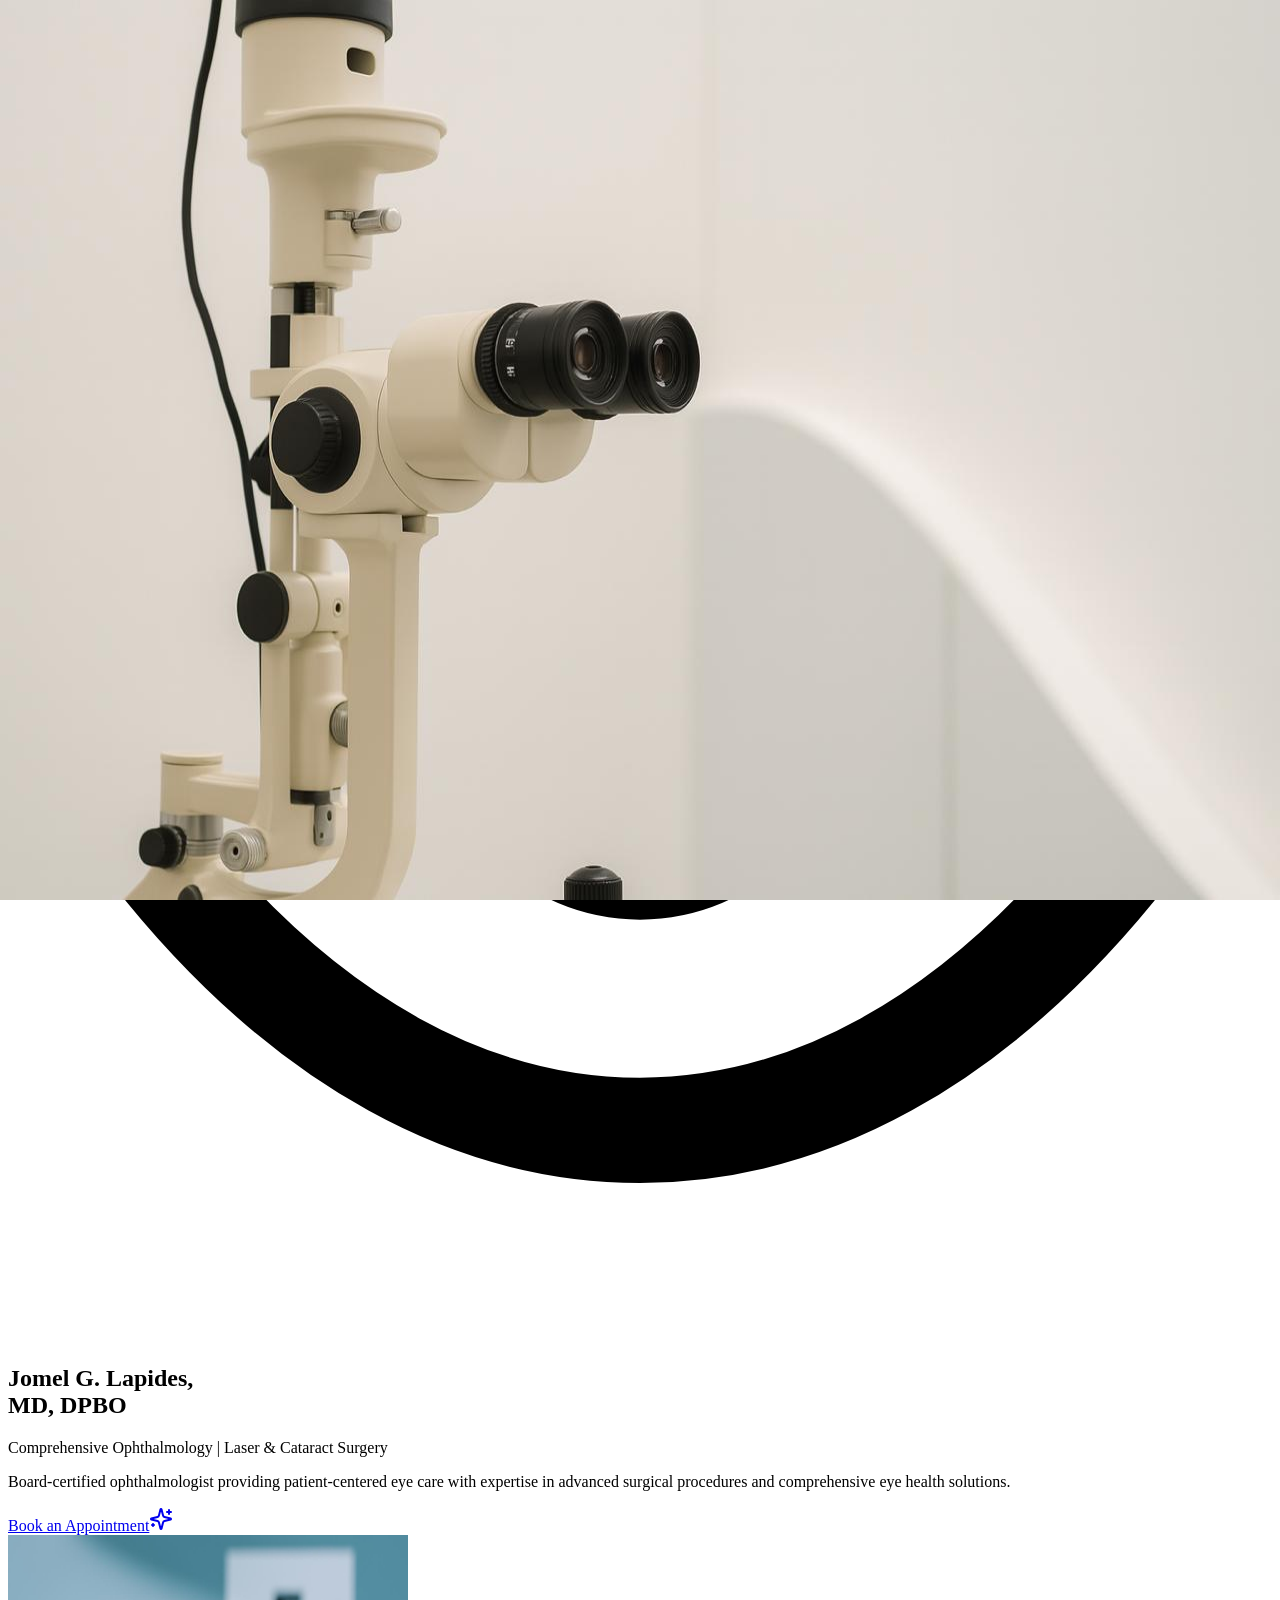
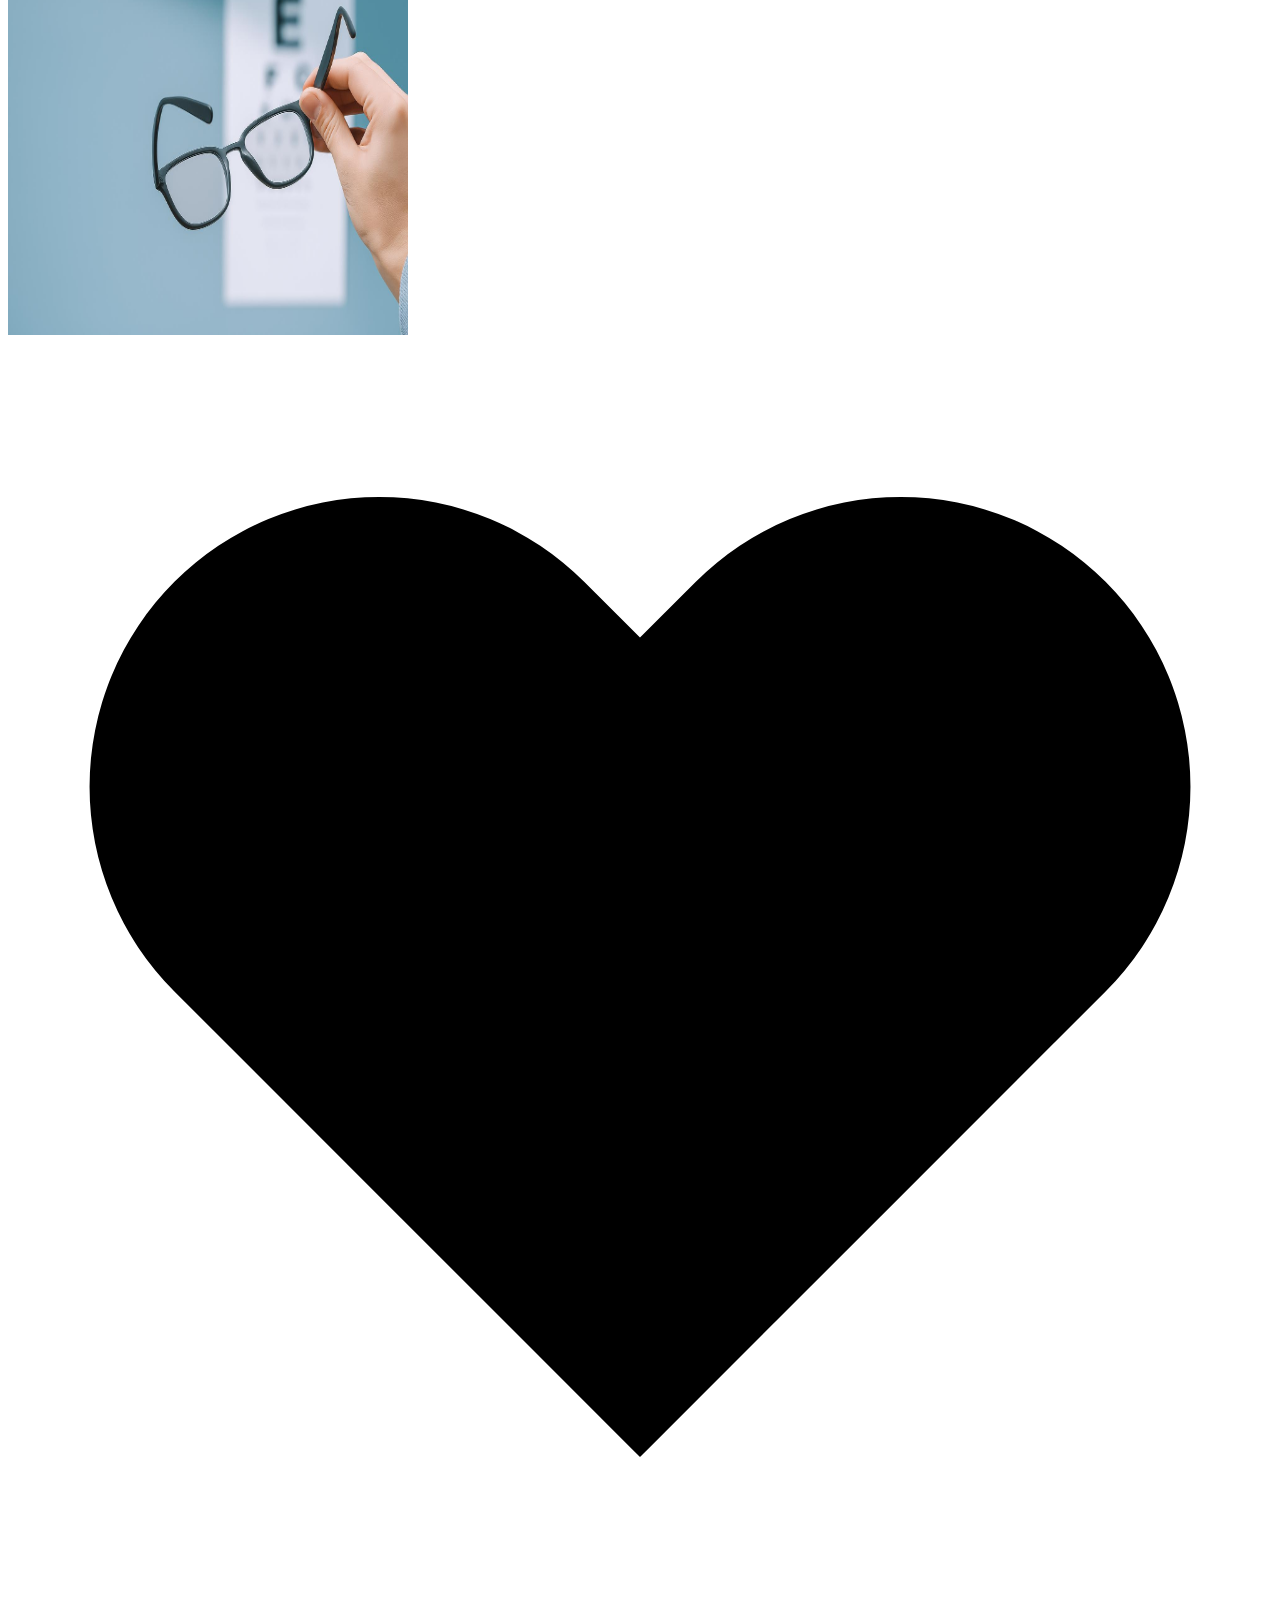
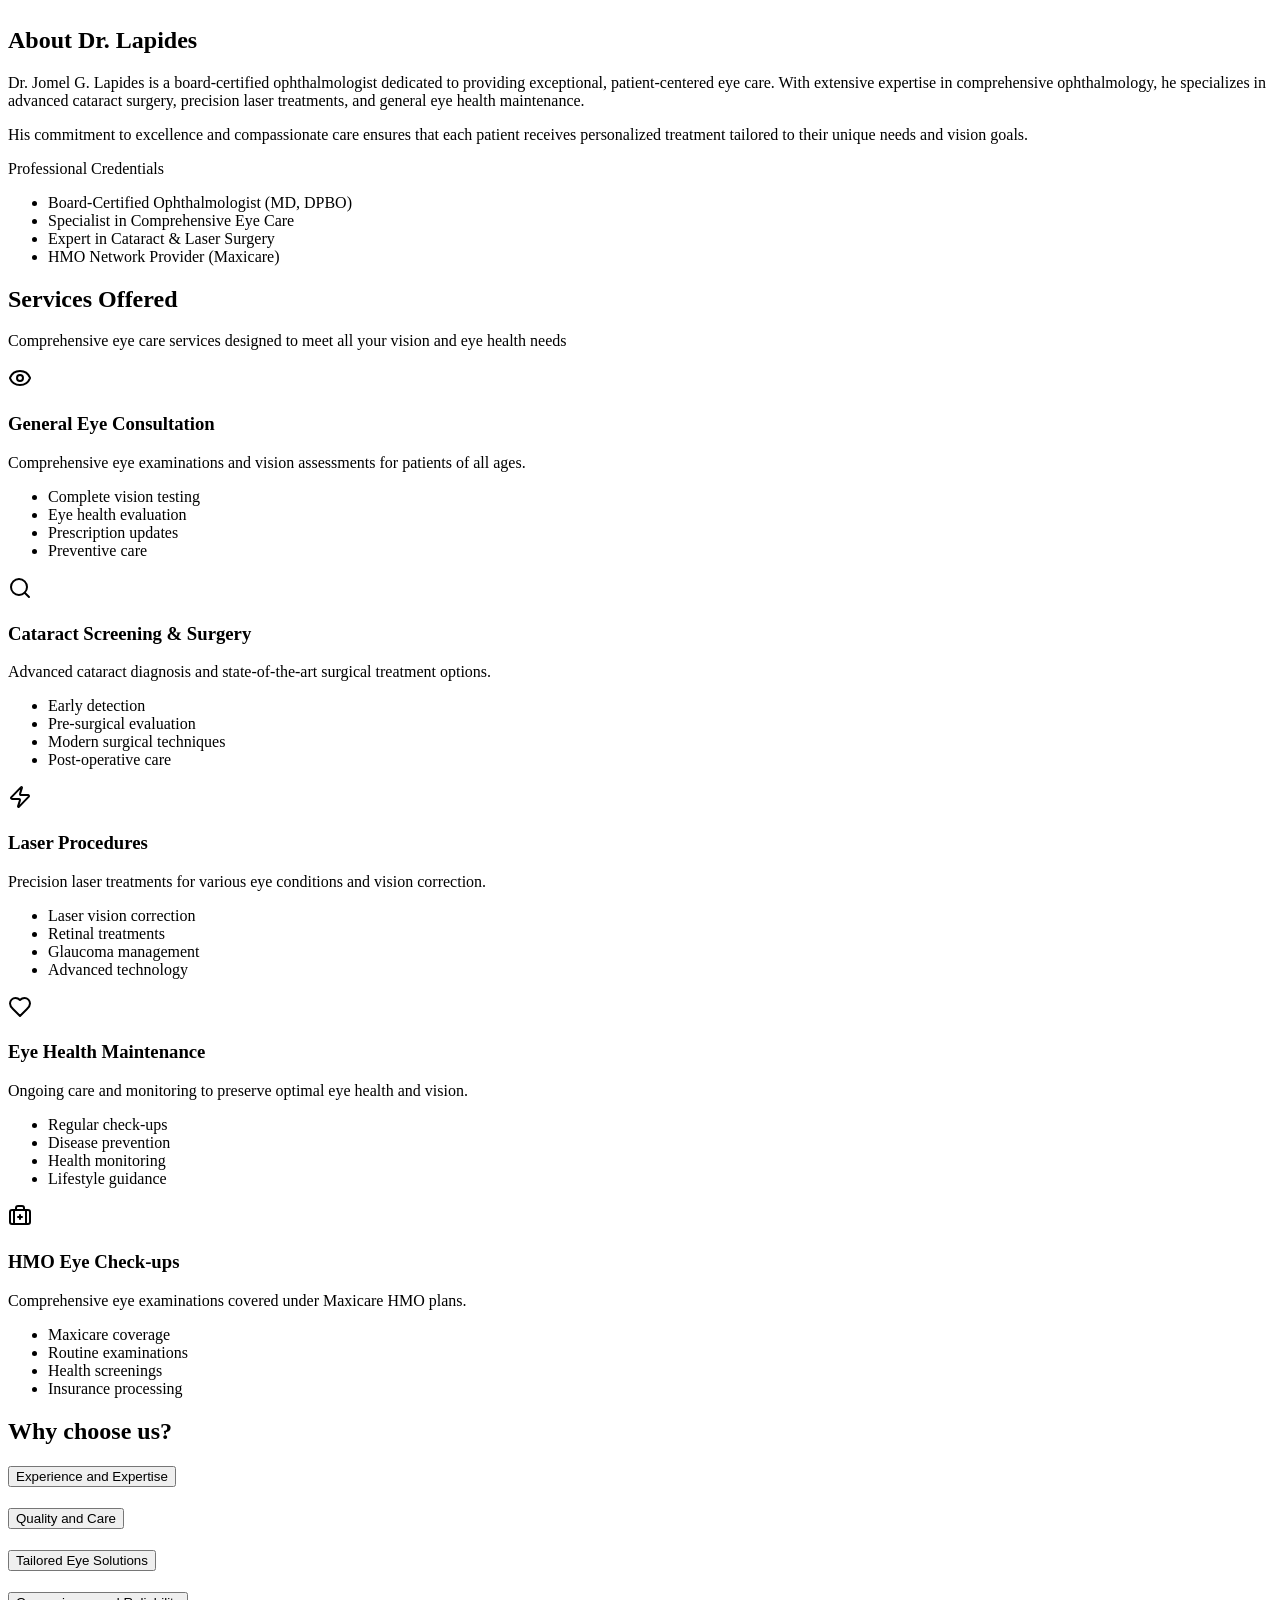
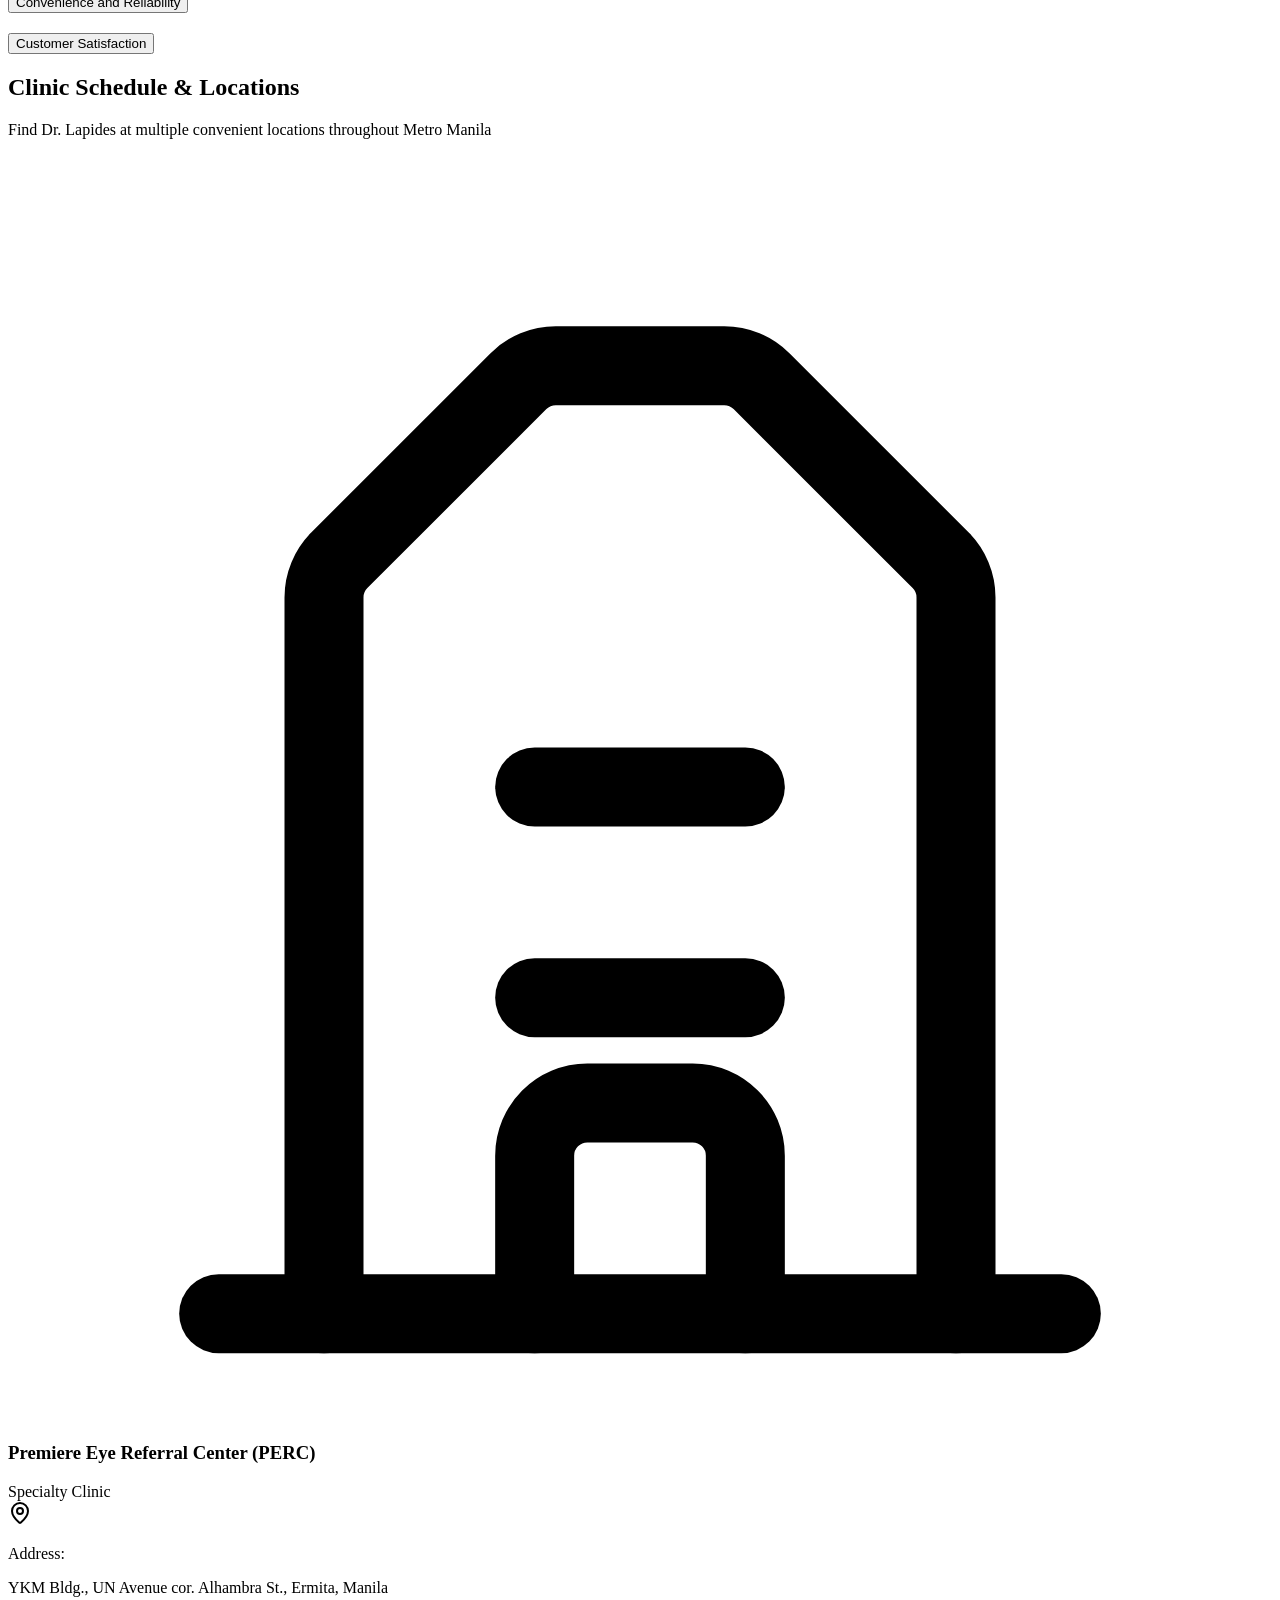
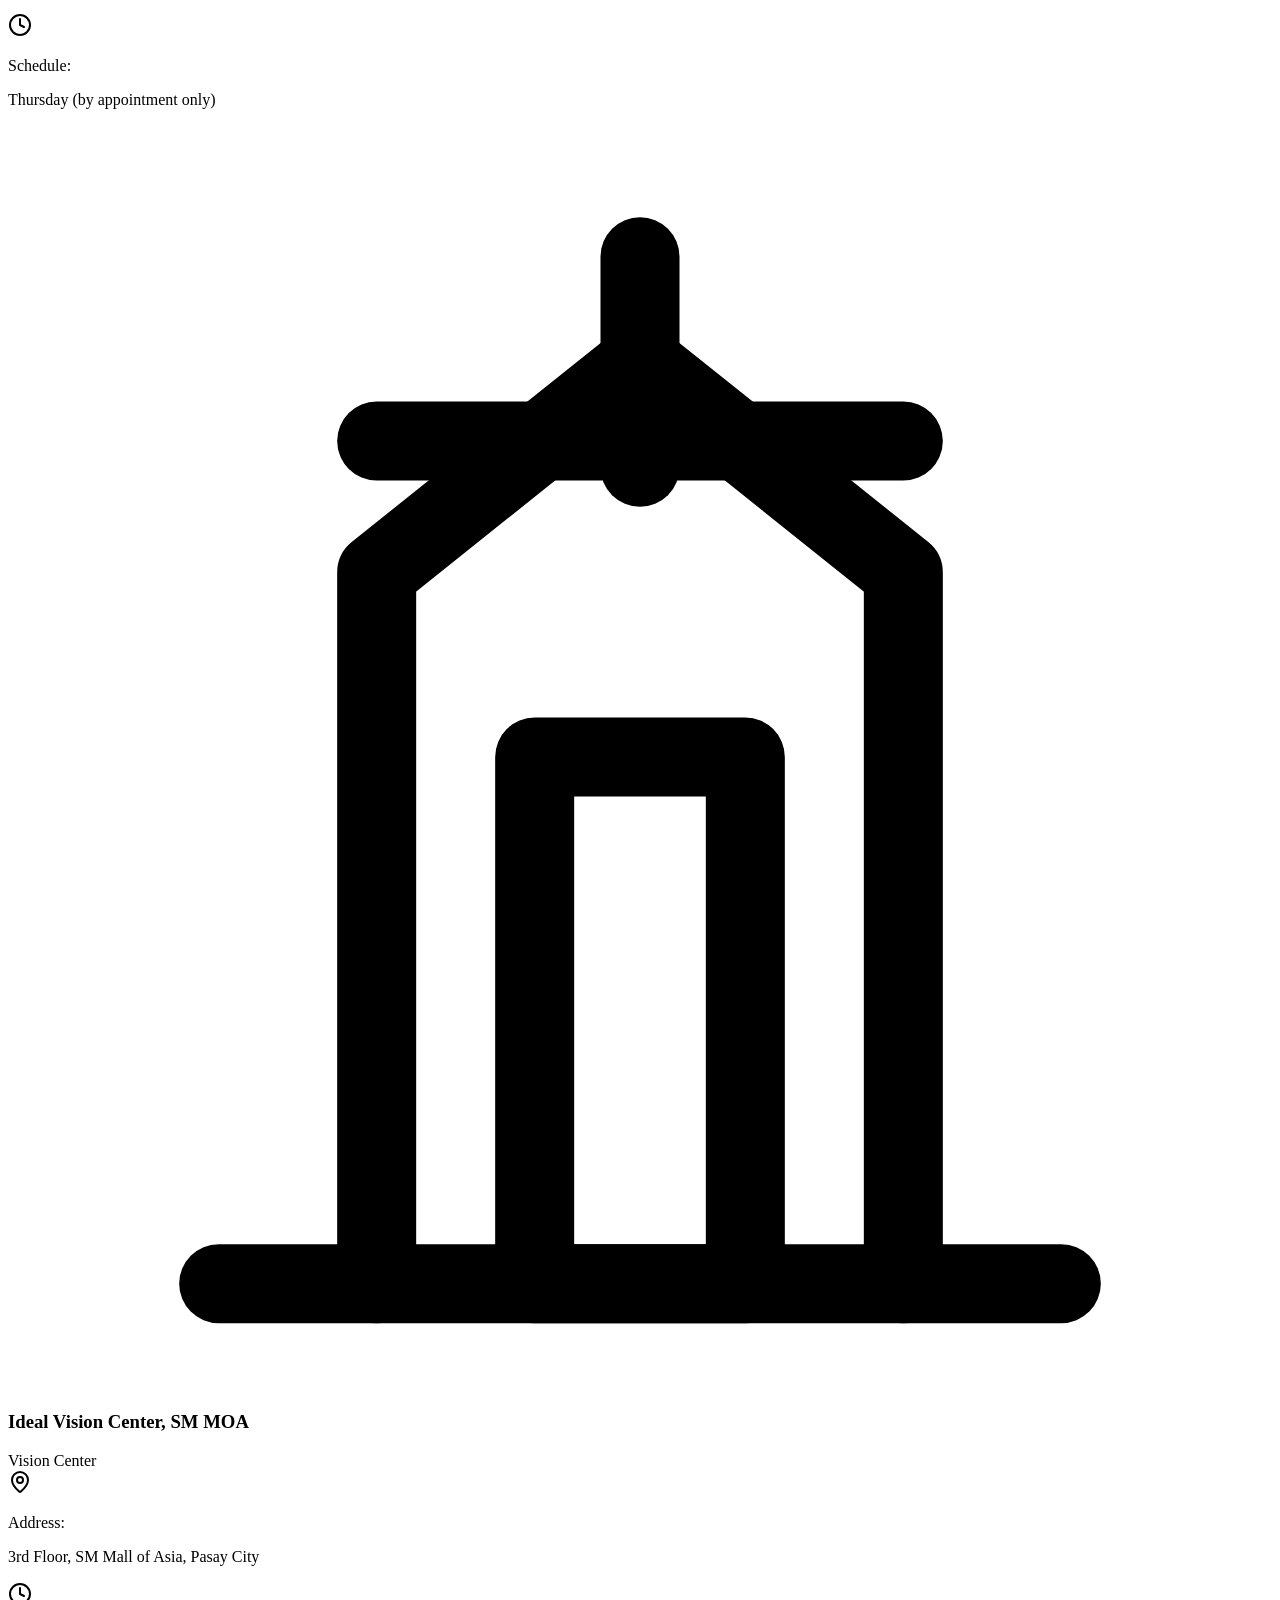
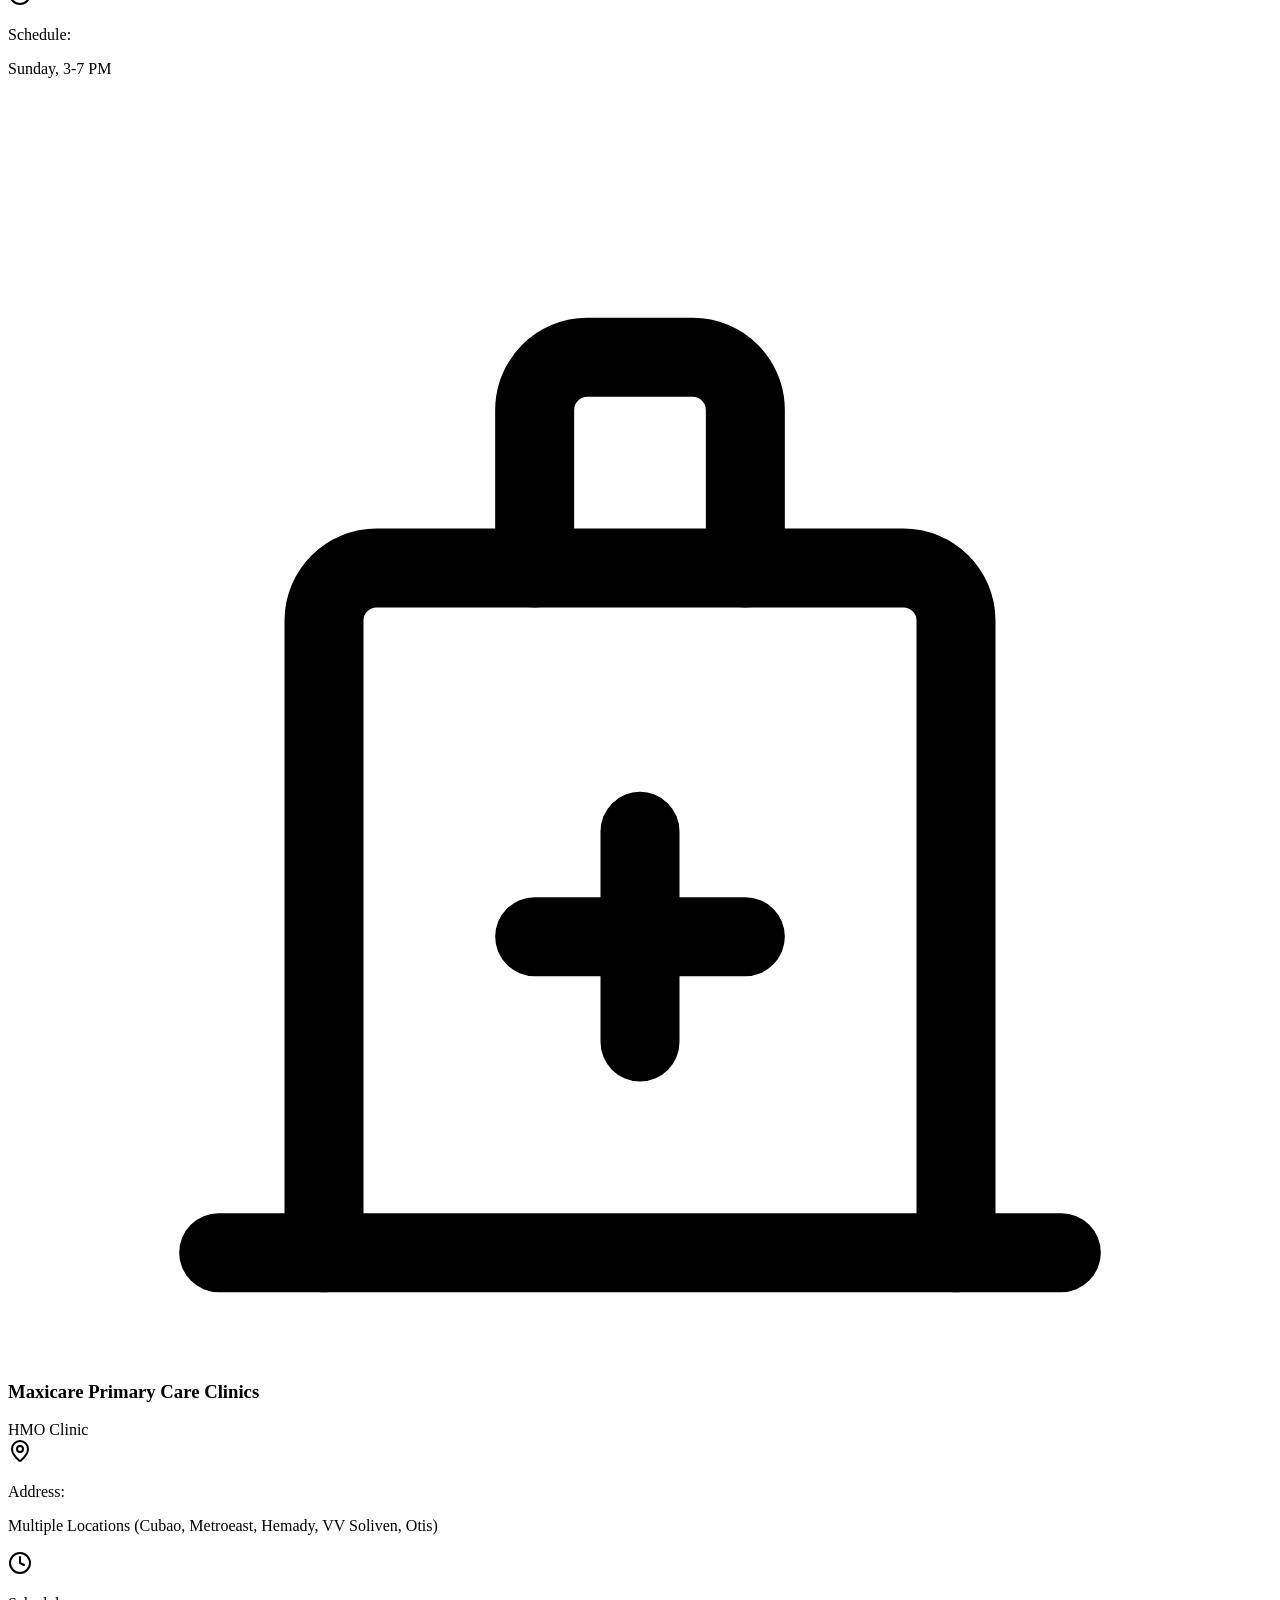
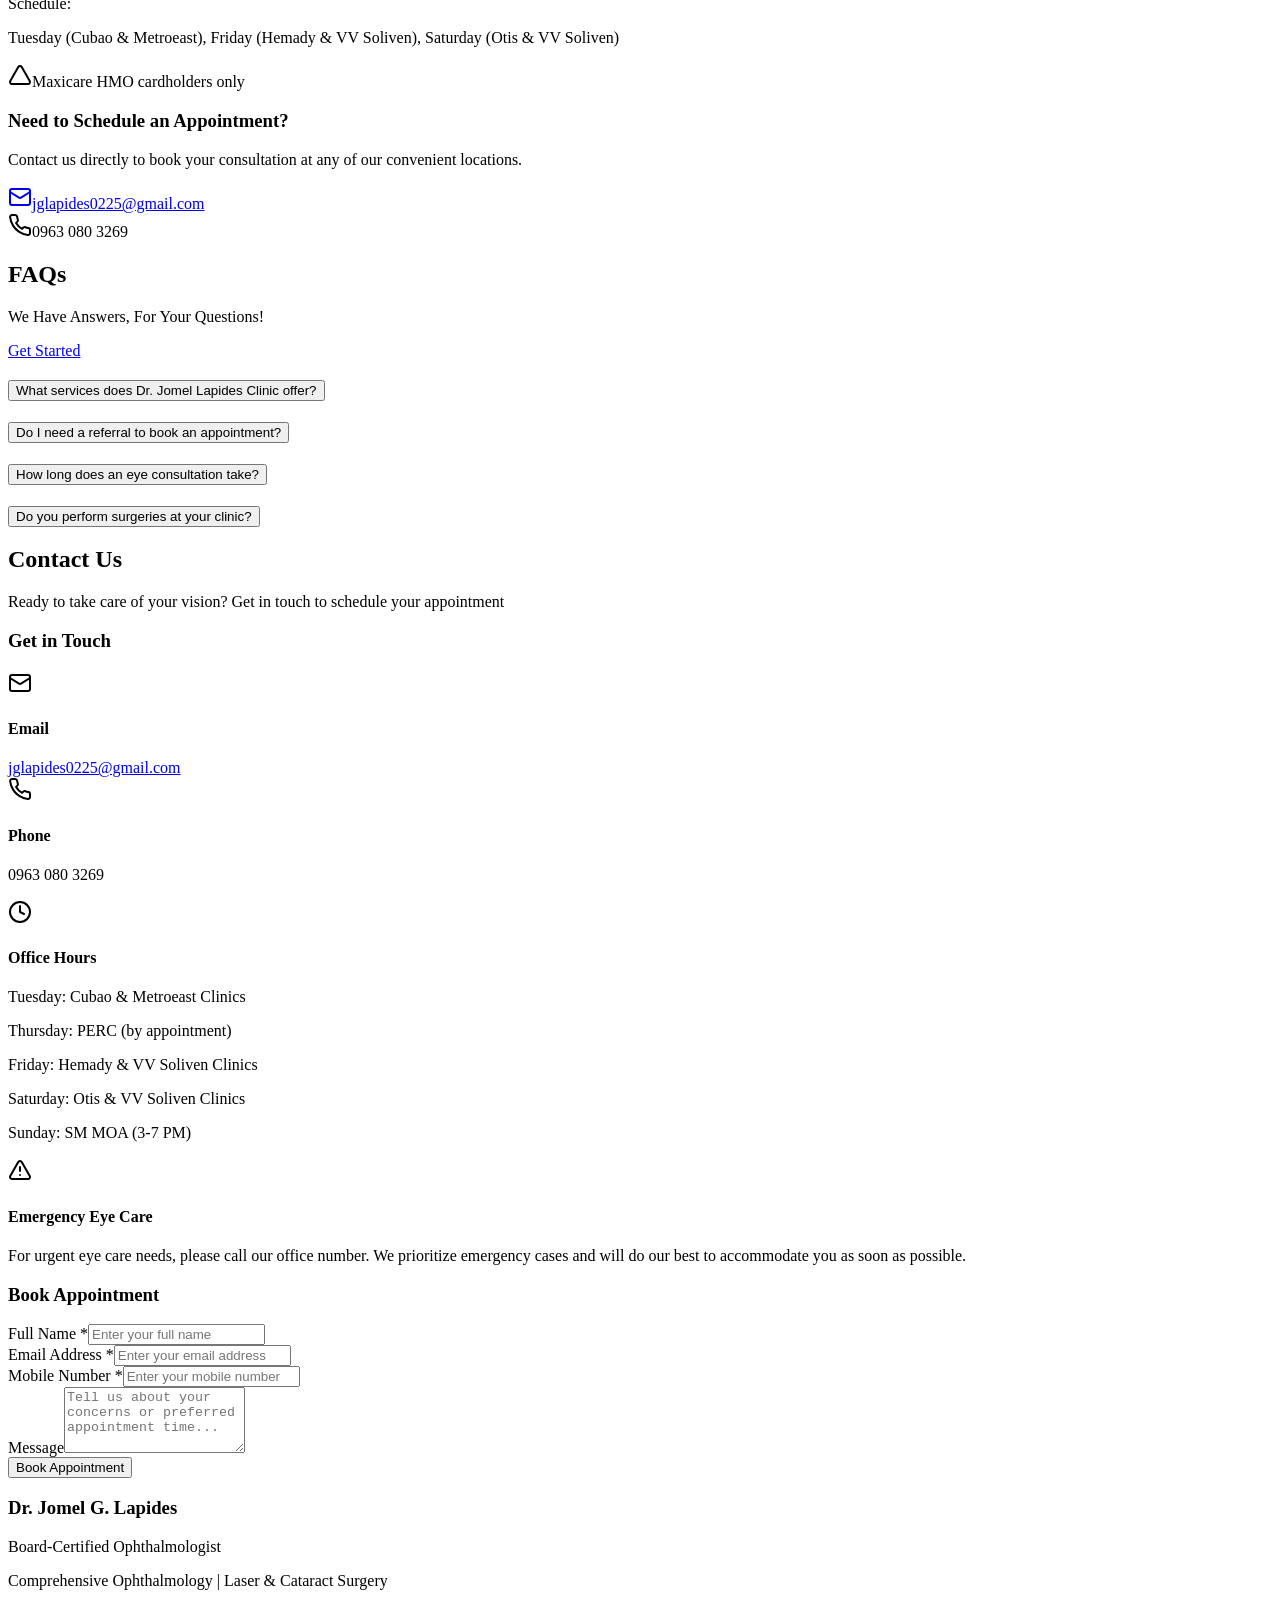
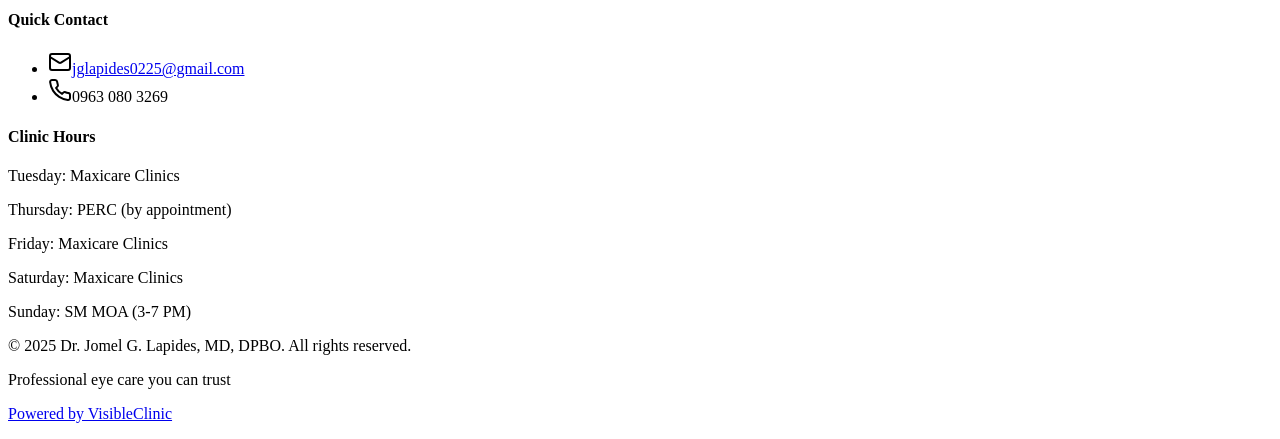
==== index.html @ e82f98a2 "deploy: 02942bbdc95598dedbc3f83c06ff4e1971429500" ====
<!DOCTYPE html><html lang="en" class="scroll-smooth"><head><meta charSet="utf-8"/><meta name="viewport" content="width=device-width, initial-scale=1"/><link rel="stylesheet" href="/lapides-eye-care/_next/static/css/27504c306f6ff214.css" data-precedence="next"/><link rel="preload" as="script" fetchPriority="low" href="/lapides-eye-care/_next/static/chunks/webpack-bd15f56589f4949e.js"/><script src="/lapides-eye-care/_next/static/chunks/4bd1b696-4ad49f259c53d116.js" async=""></script><script src="/lapides-eye-care/_next/static/chunks/684-b25b40d3788eb87c.js" async=""></script><script src="/lapides-eye-care/_next/static/chunks/main-app-fd28013071f39646.js" async=""></script><script src="/lapides-eye-care/_next/static/chunks/222-5253d35c13b6e7be.js" async=""></script><script src="/lapides-eye-care/_next/static/chunks/app/layout-71f05ca85753371d.js" async=""></script><script src="/lapides-eye-care/_next/static/chunks/465-75f7b359edc67434.js" async=""></script><script src="/lapides-eye-care/_next/static/chunks/app/page-841d1129beef1e3b.js" async=""></script><link rel="preconnect" href="https://fonts.googleapis.com"/><link rel="preconnect" href="https://fonts.gstatic.com" crossorigin="anonymous"/><link href="https://fonts.googleapis.com/css2?family=Inter:wght@400;500;700;900&amp;display=swap" rel="stylesheet"/><title>Lapides Eye Care | Dr. Jomel G. Lapides, MD, DPBO</title><meta name="description" content="Comprehensive ophthalmology services in the Philippines, specializing in laser and cataract surgery. Book an appointment with Dr. Jomel G. Lapides."/><meta name="author" content="Dr. Jomel G. Lapides"/><meta name="keywords" content="ophthalmologist,eye doctor,cataract surgery,laser eye surgery,Jomel Lapides,eye care Philippines,eye clinic,Maxicare ophthalmologist"/><meta property="og:title" content="Lapides Eye Care | Dr. Jomel G. Lapides, MD, DPBO"/><meta property="og:description" content="Expert eye care, from consultations to advanced laser and cataract surgery. Trust your vision to a board-certified ophthalmologist."/><meta property="og:site_name" content="Lapides Eye Care"/><meta property="og:locale" content="en_PH"/><meta property="og:image" content="http://localhost:3000/jomellapides-operating.jpeg"/><meta property="og:type" content="website"/><meta name="twitter:card" content="summary_large_image"/><meta name="twitter:title" content="Lapides Eye Care | Dr. Jomel G. Lapides, MD, DPBO"/><meta name="twitter:description" content="Expert eye care, from consultations to advanced laser and cataract surgery. Trust your vision to a board-certified ophthalmologist."/><meta name="twitter:image" content="http://localhost:3000/jomellapides-operating.jpeg"/><link rel="icon" href="/lapides-eye-care/favicon.ico" type="image/x-icon" sizes="16x16"/><script>document.querySelectorAll('body link[rel="icon"], body link[rel="apple-touch-icon"]').forEach(el => document.head.appendChild(el))</script><script src="/lapides-eye-care/_next/static/chunks/polyfills-42372ed130431b0a.js" noModule=""></script></head><body class="font-body antialiased"><div hidden=""><!--$--><!--/$--></div><div class="flex flex-col min-h-[100dvh] bg-background"><header class="absolute top-0 z-50 w-full bg-transparent"><div class="container flex h-20 items-center"><a class="mr-6 flex items-center" href="#hero"><span class="font-bold text-xl text-foreground">Dr. Jomel G. Lapides</span></a><nav class="hidden flex-1 items-center space-x-8 text-base md:flex"><a class="text-foreground/80 transition-colors hover:text-foreground font-medium" href="#about">About</a><a class="text-foreground/80 transition-colors hover:text-foreground font-medium" href="#services">Services</a><a class="text-foreground/80 transition-colors hover:text-foreground font-medium" href="#schedule">Schedule</a><a class="text-foreground/80 transition-colors hover:text-foreground font-medium" href="#faq">FAQs</a><a class="text-foreground/80 transition-colors hover:text-foreground font-medium" href="#contact">Contact</a></nav><div class="flex flex-1 items-center justify-end space-x-4"><a class="items-center justify-center gap-2 whitespace-nowrap text-sm ring-offset-background transition-colors focus-visible:outline-none focus-visible:ring-2 focus-visible:ring-ring focus-visible:ring-offset-2 disabled:pointer-events-none disabled:opacity-50 [&amp;_svg]:pointer-events-none [&amp;_svg]:size-4 [&amp;_svg]:shrink-0 text-primary-foreground h-10 py-2 hidden md:flex bg-primary hover:bg-primary/90 rounded-full font-semibold px-6" href="#contact">Book Appointment</a><button class="inline-flex items-center justify-center gap-2 whitespace-nowrap rounded-md text-sm font-medium ring-offset-background transition-colors focus-visible:outline-none focus-visible:ring-2 focus-visible:ring-ring focus-visible:ring-offset-2 disabled:pointer-events-none disabled:opacity-50 [&amp;_svg]:pointer-events-none [&amp;_svg]:size-4 [&amp;_svg]:shrink-0 hover:bg-accent hover:text-accent-foreground h-10 w-10 md:hidden" type="button" aria-haspopup="dialog" aria-expanded="false" aria-controls="radix-«Rmndb»" data-state="closed"><svg xmlns="http://www.w3.org/2000/svg" width="24" height="24" viewBox="0 0 24 24" fill="none" stroke="currentColor" stroke-width="2" stroke-linecap="round" stroke-linejoin="round" class="lucide lucide-menu h-6 w-6"><line x1="4" x2="20" y1="12" y2="12"></line><line x1="4" x2="20" y1="6" y2="6"></line><line x1="4" x2="20" y1="18" y2="18"></line></svg><span class="sr-only">Toggle Menu</span></button></div></div></header><main class="flex-1"><section id="hero" class="relative w-full min-h-[90vh] lg:min-h-screen flex items-center justify-center py-24 sm:py-32 md:py-40 overflow-hidden"><div class="absolute rounded-full mix-blend-multiply filter blur-3xl opacity-40 -z-10 w-72 h-72 bg-purple-300 top-[5%] left-[5%]"></div><div class="absolute rounded-full mix-blend-multiply filter blur-3xl opacity-40 -z-10 w-72 h-72 bg-blue-200 top-[20%] right-[10%]"></div><div class="absolute rounded-full mix-blend-multiply filter blur-3xl opacity-40 -z-10 w-72 h-72 bg-purple-200 bottom-[15%] right-[25%]"></div><div class="absolute rounded-full mix-blend-multiply filter blur-3xl opacity-40 -z-10 w-96 h-96 bg-blue-300 bottom-[5%] left-[10%]"></div><div class="absolute top-[15%] left-[10%] w-24 h-24 rounded-full border-2 border-white/20 flex items-center justify-center backdrop-blur-sm -z-10"><svg viewBox="0 0 24 24" fill="none" xmlns="http://www.w3.org/2000/svg" class="w-10 h-10 text-purple-400 opacity-60"><path d="M1 12C1 12 5 4 12 4C19 4 23 12 23 12C23 12 19 20 12 20C5 20 1 12 1 12Z" stroke="currentColor" stroke-width="2" stroke-linecap="round" stroke-linejoin="round"></path><path d="M12 15C13.6569 15 15 13.6569 15 12C15 10.3431 13.6569 9 12 9C10.3431 9 9 10.3431 9 12C9 13.6569 10.3431 15 12 15Z" stroke="currentColor" stroke-width="2" stroke-linecap="round" stroke-linejoin="round"></path></svg></div><div class="absolute bottom-[10%] right-[10%] w-16 h-16 rounded-full bg-white/20 backdrop-blur-sm -z-10"></div><div class="container px-4 md:px-6 z-10"><div class="grid md:grid-cols-2 gap-12 items-center"><div class="space-y-6 text-center md:text-left"><h1 class="text-5xl sm:text-6xl md:text-7xl lg:text-8xl font-black tracking-tighter text-foreground leading-tight">Jomel G. Lapides,<br/> MD, DPBO</h1><p class="text-xl md:text-2xl font-medium text-transparent bg-clip-text bg-gradient-to-r from-primary via-purple-500 to-cyan-500">Comprehensive Ophthalmology | Laser &amp; Cataract Surgery</p><p class="max-w-lg mx-auto md:mx-0 text-foreground/80 md:text-lg">Board-certified ophthalmologist providing patient-centered eye care with expertise in advanced surgical procedures and comprehensive eye health solutions.</p><div class="flex justify-center md:justify-start"><a class="inline-flex items-center justify-center gap-2 whitespace-nowrap ring-offset-background focus-visible:outline-none focus-visible:ring-2 focus-visible:ring-ring focus-visible:ring-offset-2 disabled:pointer-events-none disabled:opacity-50 [&amp;_svg]:pointer-events-none [&amp;_svg]:size-4 [&amp;_svg]:shrink-0 hover:bg-primary/90 h-11 rounded-full font-bold text-lg px-8 py-6 shadow-lg bg-gradient-to-r from-blue-500 to-purple-600 hover:from-blue-600 hover:to-purple-700 transition-all duration-300 text-primary-foreground transform hover:scale-105" href="#contact">Book an Appointment<svg xmlns="http://www.w3.org/2000/svg" width="24" height="24" viewBox="0 0 24 24" fill="none" stroke="currentColor" stroke-width="2" stroke-linecap="round" stroke-linejoin="round" class="lucide lucide-sparkles ml-2 h-5 w-5"><path d="M9.937 15.5A2 2 0 0 0 8.5 14.063l-6.135-1.582a.5.5 0 0 1 0-.962L8.5 9.936A2 2 0 0 0 9.937 8.5l1.582-6.135a.5.5 0 0 1 .963 0L14.063 8.5A2 2 0 0 0 15.5 9.937l6.135 1.581a.5.5 0 0 1 0 .964L15.5 14.063a2 2 0 0 0-1.437 1.437l-1.582 6.135a.5.5 0 0 1-.963 0z"></path><path d="M20 3v4"></path><path d="M22 5h-4"></path><path d="M4 17v2"></path><path d="M5 18H3"></path></svg></a></div></div><div class="hidden md:flex justify-center items-center"><div class="relative"><div class="w-80 h-80 lg:w-96 lg:h-96 p-2 bg-white/20 rounded-full shadow-2xl backdrop-blur-sm"><img alt="A pair of stylish eyeglasses" data-ai-hint="eyeglasses table" loading="lazy" width="400" height="400" decoding="async" data-nimg="1" class="rounded-full object-cover w-full h-full" style="color:transparent" src="/glasses.jpeg"/><div class="absolute bottom-10 left-10 p-2 bg-white/30 rounded-full shadow-lg backdrop-blur-sm"><svg viewBox="0 0 24 24" fill="currentColor" xmlns="http://www.w3.org/2000/svg" class="w-6 h-6 text-blue-500"><path d="M20.84 4.61a5.5 5.5 0 0 0-7.78 0L12 5.67l-1.06-1.06a5.5 5.5 0 0 0-7.78 7.78l1.06 1.06L12 21.23l7.78-7.78 1.06-1.06a5.5 5.5 0 0 0 0-7.78z"></path></svg></div></div></div></div></div></div></section><section id="about" class="relative w-full py-24 sm:py-32 overflow-hidden bg-white"><div class="absolute rounded-full mix-blend-multiply filter blur-3xl opacity-40 -z-20 w-[30rem] h-[30rem] bg-purple-200 top-0 -left-32"></div><div class="absolute rounded-full mix-blend-multiply filter blur-3xl opacity-40 -z-20 w-[30rem] h-[30rem] bg-blue-200 bottom-0 -right-32"></div><div class="container px-4 md:px-6 relative"><div class="absolute top-0 right-0 w-64 h-64 bg-gradient-to-br from-purple-100 to-blue-100 rounded-full opacity-60 -z-10"></div><div class="grid md:grid-cols-2 gap-16 items-center"><div class="relative flex justify-center items-center min-h-[400px]"><div class="relative w-80 h-80 lg:w-96 lg:h-96 rounded-full overflow-hidden shadow-2xl border-4 border-white"><img alt="Dr. Jomel Lapides operating on a patient" data-ai-hint="doctor operating" loading="lazy" decoding="async" data-nimg="fill" class="object-cover" style="position:absolute;height:100%;width:100%;left:0;top:0;right:0;bottom:0;color:transparent" src="/jomellapides-operating.jpeg"/></div><div class="absolute w-48 h-48 bg-gradient-to-br from-blue-100 to-purple-100 rounded-full -bottom-8 -left-8 opacity-70 -z-10"></div></div><div class="space-y-8 z-10"><h2 class="text-5xl font-black tracking-tighter text-center md:text-left bg-gradient-to-r from-primary via-blue-500 to-blue-600 bg-clip-text text-transparent">About Dr. Lapides</h2><p class="text-lg text-foreground/80">Dr. Jomel G. Lapides is a board-certified ophthalmologist dedicated to providing exceptional, patient-centered eye care. With extensive expertise in comprehensive ophthalmology, he specializes in advanced cataract surgery, precision laser treatments, and general eye health maintenance.</p><p class="text-lg text-foreground/80">His commitment to excellence and compassionate care ensures that each patient receives personalized treatment tailored to their unique needs and vision goals.</p><div class="border text-card-foreground bg-white/60 backdrop-blur-sm border-blue-100 shadow-lg rounded-2xl"><div class="flex flex-col space-y-1.5 p-6"><div class="tracking-tight text-xl font-bold text-blue-800">Professional Credentials</div></div><div class="p-6 pt-0"><ul class="space-y-3"><li class="flex items-center"><div class="w-2 h-2 rounded-full bg-gradient-to-r from-blue-400 to-purple-400 mr-3 shrink-0"></div><span class="text-foreground/90">Board-Certified Ophthalmologist (MD, DPBO)</span></li><li class="flex items-center"><div class="w-2 h-2 rounded-full bg-gradient-to-r from-blue-400 to-purple-400 mr-3 shrink-0"></div><span class="text-foreground/90">Specialist in Comprehensive Eye Care</span></li><li class="flex items-center"><div class="w-2 h-2 rounded-full bg-gradient-to-r from-blue-400 to-purple-400 mr-3 shrink-0"></div><span class="text-foreground/90">Expert in Cataract &amp; Laser Surgery</span></li><li class="flex items-center"><div class="w-2 h-2 rounded-full bg-gradient-to-r from-blue-400 to-purple-400 mr-3 shrink-0"></div><span class="text-foreground/90">HMO Network Provider (Maxicare)</span></li></ul></div></div></div></div></div></section><section id="services" class="w-full relative py-24 sm:py-32 bg-white overflow-hidden"><div class="absolute rounded-full mix-blend-multiply filter blur-3xl opacity-40 -z-10 w-96 h-96 bg-blue-200 -top-16 right-0"></div><div class="absolute rounded-full mix-blend-multiply filter blur-3xl opacity-40 -z-10 w-96 h-96 bg-purple-200 -bottom-32 -left-16"></div><div class="container px-4 md:px-6"><div class="flex flex-col items-center justify-center space-y-4 text-center mb-16"><div class="space-y-2"><h2 class="text-5xl font-black tracking-tighter bg-gradient-to-r from-primary via-blue-500 to-blue-600 bg-clip-text text-transparent">Services Offered</h2><p class="max-w-[700px] text-foreground/70 md:text-lg">Comprehensive eye care services designed to meet all your vision and eye health needs</p></div></div><div class="mx-auto grid max-w-sm gap-8 sm:max-w-none sm:grid-cols-2 lg:grid-cols-3 xl:max-w-6xl"><div class="text-card-foreground flex flex-col p-8 bg-white/50 backdrop-blur-sm border border-purple-100/80 rounded-3xl shadow-lg transition-all duration-300 hover:shadow-2xl hover:-translate-y-2"><div class="flex flex-col items-start gap-6 p-0 h-full"><div class="w-14 h-14 flex items-center justify-center rounded-2xl shadow-md bg-purple-100/70"><svg xmlns="http://www.w3.org/2000/svg" width="24" height="24" viewBox="0 0 24 24" fill="none" stroke="currentColor" stroke-width="2" stroke-linecap="round" stroke-linejoin="round" class="lucide lucide-eye h-7 w-7 text-primary"><path d="M2.062 12.348a1 1 0 0 1 0-.696 10.75 10.75 0 0 1 19.876 0 1 1 0 0 1 0 .696 10.75 10.75 0 0 1-19.876 0"></path><circle cx="12" cy="12" r="3"></circle></svg></div><div class="space-y-2"><h3 class="text-xl font-bold text-blue-900">General Eye Consultation</h3><p class="text-foreground/80 text-base">Comprehensive eye examinations and vision assessments for patients of all ages.</p></div><ul class="space-y-3 pt-4 border-t border-purple-100/80 w-full mt-auto"><li class="flex items-start"><div class="w-2 h-2 rounded-full bg-primary mr-3 shrink-0 mt-[0.4rem]"></div><span class="text-foreground/90">Complete vision testing</span></li><li class="flex items-start"><div class="w-2 h-2 rounded-full bg-primary mr-3 shrink-0 mt-[0.4rem]"></div><span class="text-foreground/90">Eye health evaluation</span></li><li class="flex items-start"><div class="w-2 h-2 rounded-full bg-primary mr-3 shrink-0 mt-[0.4rem]"></div><span class="text-foreground/90">Prescription updates</span></li><li class="flex items-start"><div class="w-2 h-2 rounded-full bg-primary mr-3 shrink-0 mt-[0.4rem]"></div><span class="text-foreground/90">Preventive care</span></li></ul></div></div><div class="text-card-foreground flex flex-col p-8 bg-white/50 backdrop-blur-sm border border-purple-100/80 rounded-3xl shadow-lg transition-all duration-300 hover:shadow-2xl hover:-translate-y-2"><div class="flex flex-col items-start gap-6 p-0 h-full"><div class="w-14 h-14 flex items-center justify-center rounded-2xl shadow-md bg-blue-100/70"><svg xmlns="http://www.w3.org/2000/svg" width="24" height="24" viewBox="0 0 24 24" fill="none" stroke="currentColor" stroke-width="2" stroke-linecap="round" stroke-linejoin="round" class="lucide lucide-search h-7 w-7 text-blue-500"><circle cx="11" cy="11" r="8"></circle><path d="m21 21-4.3-4.3"></path></svg></div><div class="space-y-2"><h3 class="text-xl font-bold text-blue-900">Cataract Screening &amp; Surgery</h3><p class="text-foreground/80 text-base">Advanced cataract diagnosis and state-of-the-art surgical treatment options.</p></div><ul class="space-y-3 pt-4 border-t border-purple-100/80 w-full mt-auto"><li class="flex items-start"><div class="w-2 h-2 rounded-full bg-primary mr-3 shrink-0 mt-[0.4rem]"></div><span class="text-foreground/90">Early detection</span></li><li class="flex items-start"><div class="w-2 h-2 rounded-full bg-primary mr-3 shrink-0 mt-[0.4rem]"></div><span class="text-foreground/90">Pre-surgical evaluation</span></li><li class="flex items-start"><div class="w-2 h-2 rounded-full bg-primary mr-3 shrink-0 mt-[0.4rem]"></div><span class="text-foreground/90">Modern surgical techniques</span></li><li class="flex items-start"><div class="w-2 h-2 rounded-full bg-primary mr-3 shrink-0 mt-[0.4rem]"></div><span class="text-foreground/90">Post-operative care</span></li></ul></div></div><div class="text-card-foreground flex flex-col p-8 bg-white/50 backdrop-blur-sm border border-purple-100/80 rounded-3xl shadow-lg transition-all duration-300 hover:shadow-2xl hover:-translate-y-2"><div class="flex flex-col items-start gap-6 p-0 h-full"><div class="w-14 h-14 flex items-center justify-center rounded-2xl shadow-md bg-yellow-100/70"><svg xmlns="http://www.w3.org/2000/svg" width="24" height="24" viewBox="0 0 24 24" fill="none" stroke="currentColor" stroke-width="2" stroke-linecap="round" stroke-linejoin="round" class="lucide lucide-zap h-7 w-7 text-yellow-500"><path d="M4 14a1 1 0 0 1-.78-1.63l9.9-10.2a.5.5 0 0 1 .86.46l-1.92 6.02A1 1 0 0 0 13 10h7a1 1 0 0 1 .78 1.63l-9.9 10.2a.5.5 0 0 1-.86-.46l1.92-6.02A1 1 0 0 0 11 14z"></path></svg></div><div class="space-y-2"><h3 class="text-xl font-bold text-blue-900">Laser Procedures</h3><p class="text-foreground/80 text-base">Precision laser treatments for various eye conditions and vision correction.</p></div><ul class="space-y-3 pt-4 border-t border-purple-100/80 w-full mt-auto"><li class="flex items-start"><div class="w-2 h-2 rounded-full bg-primary mr-3 shrink-0 mt-[0.4rem]"></div><span class="text-foreground/90">Laser vision correction</span></li><li class="flex items-start"><div class="w-2 h-2 rounded-full bg-primary mr-3 shrink-0 mt-[0.4rem]"></div><span class="text-foreground/90">Retinal treatments</span></li><li class="flex items-start"><div class="w-2 h-2 rounded-full bg-primary mr-3 shrink-0 mt-[0.4rem]"></div><span class="text-foreground/90">Glaucoma management</span></li><li class="flex items-start"><div class="w-2 h-2 rounded-full bg-primary mr-3 shrink-0 mt-[0.4rem]"></div><span class="text-foreground/90">Advanced technology</span></li></ul></div></div><div class="text-card-foreground flex flex-col p-8 bg-white/50 backdrop-blur-sm border border-purple-100/80 rounded-3xl shadow-lg transition-all duration-300 hover:shadow-2xl hover:-translate-y-2"><div class="flex flex-col items-start gap-6 p-0 h-full"><div class="w-14 h-14 flex items-center justify-center rounded-2xl shadow-md bg-green-100/70"><svg xmlns="http://www.w3.org/2000/svg" width="24" height="24" viewBox="0 0 24 24" fill="none" stroke="currentColor" stroke-width="2" stroke-linecap="round" stroke-linejoin="round" class="lucide lucide-heart h-7 w-7 text-green-500 fill-green-500"><path d="M19 14c1.49-1.46 3-3.21 3-5.5A5.5 5.5 0 0 0 16.5 3c-1.76 0-3 .5-4.5 2-1.5-1.5-2.74-2-4.5-2A5.5 5.5 0 0 0 2 8.5c0 2.3 1.5 4.05 3 5.5l7 7Z"></path></svg></div><div class="space-y-2"><h3 class="text-xl font-bold text-blue-900">Eye Health Maintenance</h3><p class="text-foreground/80 text-base">Ongoing care and monitoring to preserve optimal eye health and vision.</p></div><ul class="space-y-3 pt-4 border-t border-purple-100/80 w-full mt-auto"><li class="flex items-start"><div class="w-2 h-2 rounded-full bg-primary mr-3 shrink-0 mt-[0.4rem]"></div><span class="text-foreground/90">Regular check-ups</span></li><li class="flex items-start"><div class="w-2 h-2 rounded-full bg-primary mr-3 shrink-0 mt-[0.4rem]"></div><span class="text-foreground/90">Disease prevention</span></li><li class="flex items-start"><div class="w-2 h-2 rounded-full bg-primary mr-3 shrink-0 mt-[0.4rem]"></div><span class="text-foreground/90">Health monitoring</span></li><li class="flex items-start"><div class="w-2 h-2 rounded-full bg-primary mr-3 shrink-0 mt-[0.4rem]"></div><span class="text-foreground/90">Lifestyle guidance</span></li></ul></div></div><div class="text-card-foreground flex flex-col p-8 bg-white/50 backdrop-blur-sm border border-purple-100/80 rounded-3xl shadow-lg transition-all duration-300 hover:shadow-2xl hover:-translate-y-2"><div class="flex flex-col items-start gap-6 p-0 h-full"><div class="w-14 h-14 flex items-center justify-center rounded-2xl shadow-md bg-red-100/70"><svg xmlns="http://www.w3.org/2000/svg" width="24" height="24" viewBox="0 0 24 24" fill="none" stroke="currentColor" stroke-width="2" stroke-linecap="round" stroke-linejoin="round" class="lucide lucide-briefcase-medical h-7 w-7 text-red-500"><path d="M12 11v4"></path><path d="M14 13h-4"></path><path d="M16 6V4a2 2 0 0 0-2-2h-4a2 2 0 0 0-2 2v2"></path><path d="M18 6v14"></path><path d="M6 6v14"></path><rect width="20" height="14" x="2" y="6" rx="2"></rect></svg></div><div class="space-y-2"><h3 class="text-xl font-bold text-blue-900">HMO Eye Check-ups</h3><p class="text-foreground/80 text-base">Comprehensive eye examinations covered under Maxicare HMO plans.</p></div><ul class="space-y-3 pt-4 border-t border-purple-100/80 w-full mt-auto"><li class="flex items-start"><div class="w-2 h-2 rounded-full bg-primary mr-3 shrink-0 mt-[0.4rem]"></div><span class="text-foreground/90">Maxicare coverage</span></li><li class="flex items-start"><div class="w-2 h-2 rounded-full bg-primary mr-3 shrink-0 mt-[0.4rem]"></div><span class="text-foreground/90">Routine examinations</span></li><li class="flex items-start"><div class="w-2 h-2 rounded-full bg-primary mr-3 shrink-0 mt-[0.4rem]"></div><span class="text-foreground/90">Health screenings</span></li><li class="flex items-start"><div class="w-2 h-2 rounded-full bg-primary mr-3 shrink-0 mt-[0.4rem]"></div><span class="text-foreground/90">Insurance processing</span></li></ul></div></div></div></div></section><section id="why-us" class="w-full py-24 sm:py-32 bg-white"><div class="container px-4 md:px-6"><div class="grid md:grid-cols-2 gap-16 lg:gap-24 items-center"><div class="relative rounded-2xl overflow-hidden shadow-xl aspect-[4/5]"><img alt="Patient undergoing an eye examination with a phoropter" data-ai-hint="eye exam" loading="lazy" decoding="async" data-nimg="fill" class="object-contain" style="position:absolute;height:100%;width:100%;left:0;top:0;right:0;bottom:0;color:transparent" src="/slitlamp.jpeg"/></div><div class="space-y-8"><h2 class="text-5xl font-black tracking-tighter text-foreground">Why choose us?</h2><div class="w-full space-y-3" data-orientation="vertical"><div data-state="closed" data-orientation="vertical" class="border-b-0 rounded-xl bg-secondary/30 transition-all hover:bg-secondary/60 shadow-sm"><h3 data-orientation="vertical" data-state="closed" class="flex"><button type="button" aria-controls="radix-«R2d97db»" aria-expanded="false" data-state="closed" data-orientation="vertical" id="radix-«Rd97db»" class="flex flex-1 items-center justify-between py-4 transition-all text-left no-underline hover:no-underline px-6 text-xl font-semibold text-foreground" data-radix-collection-item="">Experience and Expertise</button></h3><div data-state="closed" id="radix-«R2d97db»" hidden="" role="region" aria-labelledby="radix-«Rd97db»" data-orientation="vertical" class="overflow-hidden text-sm transition-all data-[state=closed]:animate-accordion-up data-[state=open]:animate-accordion-down" style="--radix-accordion-content-height:var(--radix-collapsible-content-height);--radix-accordion-content-width:var(--radix-collapsible-content-width)"></div></div><div data-state="closed" data-orientation="vertical" class="border-b-0 rounded-xl bg-secondary/30 transition-all hover:bg-secondary/60 shadow-sm"><h3 data-orientation="vertical" data-state="closed" class="flex"><button type="button" aria-controls="radix-«R2l97db»" aria-expanded="false" data-state="closed" data-orientation="vertical" id="radix-«Rl97db»" class="flex flex-1 items-center justify-between py-4 transition-all text-left no-underline hover:no-underline px-6 text-xl font-semibold text-foreground" data-radix-collection-item="">Quality and Care</button></h3><div data-state="closed" id="radix-«R2l97db»" hidden="" role="region" aria-labelledby="radix-«Rl97db»" data-orientation="vertical" class="overflow-hidden text-sm transition-all data-[state=closed]:animate-accordion-up data-[state=open]:animate-accordion-down" style="--radix-accordion-content-height:var(--radix-collapsible-content-height);--radix-accordion-content-width:var(--radix-collapsible-content-width)"></div></div><div data-state="closed" data-orientation="vertical" class="border-b-0 rounded-xl bg-secondary/30 transition-all hover:bg-secondary/60 shadow-sm"><h3 data-orientation="vertical" data-state="closed" class="flex"><button type="button" aria-controls="radix-«R2t97db»" aria-expanded="false" data-state="closed" data-orientation="vertical" id="radix-«Rt97db»" class="flex flex-1 items-center justify-between py-4 transition-all text-left no-underline hover:no-underline px-6 text-xl font-semibold text-foreground" data-radix-collection-item="">Tailored Eye Solutions</button></h3><div data-state="closed" id="radix-«R2t97db»" hidden="" role="region" aria-labelledby="radix-«Rt97db»" data-orientation="vertical" class="overflow-hidden text-sm transition-all data-[state=closed]:animate-accordion-up data-[state=open]:animate-accordion-down" style="--radix-accordion-content-height:var(--radix-collapsible-content-height);--radix-accordion-content-width:var(--radix-collapsible-content-width)"></div></div><div data-state="closed" data-orientation="vertical" class="border-b-0 rounded-xl bg-secondary/30 transition-all hover:bg-secondary/60 shadow-sm"><h3 data-orientation="vertical" data-state="closed" class="flex"><button type="button" aria-controls="radix-«R3597db»" aria-expanded="false" data-state="closed" data-orientation="vertical" id="radix-«R1597db»" class="flex flex-1 items-center justify-between py-4 transition-all text-left no-underline hover:no-underline px-6 text-xl font-semibold text-foreground" data-radix-collection-item="">Convenience and Reliability</button></h3><div data-state="closed" id="radix-«R3597db»" hidden="" role="region" aria-labelledby="radix-«R1597db»" data-orientation="vertical" class="overflow-hidden text-sm transition-all data-[state=closed]:animate-accordion-up data-[state=open]:animate-accordion-down" style="--radix-accordion-content-height:var(--radix-collapsible-content-height);--radix-accordion-content-width:var(--radix-collapsible-content-width)"></div></div><div data-state="closed" data-orientation="vertical" class="border-b-0 rounded-xl bg-secondary/30 transition-all hover:bg-secondary/60 shadow-sm"><h3 data-orientation="vertical" data-state="closed" class="flex"><button type="button" aria-controls="radix-«R3d97db»" aria-expanded="false" data-state="closed" data-orientation="vertical" id="radix-«R1d97db»" class="flex flex-1 items-center justify-between py-4 transition-all text-left no-underline hover:no-underline px-6 text-xl font-semibold text-foreground" data-radix-collection-item="">Customer Satisfaction</button></h3><div data-state="closed" id="radix-«R3d97db»" hidden="" role="region" aria-labelledby="radix-«R1d97db»" data-orientation="vertical" class="overflow-hidden text-sm transition-all data-[state=closed]:animate-accordion-up data-[state=open]:animate-accordion-down" style="--radix-accordion-content-height:var(--radix-collapsible-content-height);--radix-accordion-content-width:var(--radix-collapsible-content-width)"></div></div></div></div></div></div></section><section id="schedule" class="w-full relative bg-white py-24 sm:py-32 overflow-hidden"><div class="absolute rounded-full mix-blend-multiply filter blur-3xl opacity-30 -z-10 w-[40rem] h-[40rem] bg-blue-200 -top-32 -left-32"></div><div class="absolute rounded-full mix-blend-multiply filter blur-3xl opacity-30 -z-10 w-[40rem] h-[40rem] bg-purple-200 -bottom-32 -right-32"></div><div class="container px-4 md:px-6"><div class="flex flex-col items-center justify-center space-y-4 text-center mb-16"><div class="space-y-2"><h2 class="text-5xl font-black tracking-tighter bg-gradient-to-r from-blue-600 to-purple-600 bg-clip-text text-transparent">Clinic Schedule &amp; Locations</h2><p class="max-w-[700px] text-foreground/70 md:text-lg">Find Dr. Lapides at multiple convenient locations throughout Metro Manila</p></div></div><div class="mx-auto grid max-w-sm gap-8 sm:max-w-none sm:grid-cols-2 lg:grid-cols-3 xl:max-w-6xl"><div class="text-card-foreground flex flex-col p-6 bg-white/70 backdrop-blur-sm rounded-2xl shadow-lg border border-slate-200/50 transition-all duration-300 hover:shadow-xl hover:-translate-y-1"><div class="flex flex-col items-center gap-4 p-0 h-full text-center"><div class="p-3 bg-slate-100 rounded-full"><svg viewBox="0 0 24 24" fill="none" xmlns="http://www.w3.org/2000/svg" class="h-10 w-10 text-gray-500"><path d="M4 22H20" stroke="currentColor" stroke-width="1.5" stroke-linecap="round" stroke-linejoin="round"></path><path d="M6 22V8.4C6 8.13478 6.10536 7.88043 6.29289 7.69289L9.69289 4.29289C9.88043 4.10536 10.1348 4 10.4 4H13.6C13.8652 4 14.1196 4.10536 14.3071 4.29289L17.7071 7.69289C17.8946 7.88043 18 8.13478 18 8.4V22" stroke="currentColor" stroke-width="1.5" stroke-linecap="round" stroke-linejoin="round"></path><path d="M10 12H14" stroke="currentColor" stroke-width="1.5" stroke-linecap="round" stroke-linejoin="round"></path><path d="M10 16H14" stroke="currentColor" stroke-width="1.5" stroke-linecap="round" stroke-linejoin="round"></path><path d="M10 22V19C10 18.4477 10.4477 18 11 18H13C13.5523 18 14 18.4477 14 19V22" stroke="currentColor" stroke-width="1.5" stroke-linecap="round" stroke-linejoin="round"></path></svg></div><div class="space-y-3"><h3 class="text-xl font-bold text-foreground">Premiere Eye Referral Center (PERC)</h3><div class="inline-block px-4 py-1.5 text-sm font-semibold text-white bg-gradient-to-r from-blue-500 to-purple-500 rounded-full shadow-md">Specialty Clinic</div></div><div class="space-y-4 text-left w-full pt-6 mt-4 border-t border-slate-200"><div class="flex items-start gap-3"><svg xmlns="http://www.w3.org/2000/svg" width="24" height="24" viewBox="0 0 24 24" fill="none" stroke="currentColor" stroke-width="2" stroke-linecap="round" stroke-linejoin="round" class="lucide lucide-map-pin h-5 w-5 mt-1 flex-shrink-0 text-primary"><path d="M20 10c0 4.993-5.539 10.193-7.399 11.799a1 1 0 0 1-1.202 0C9.539 20.193 4 14.993 4 10a8 8 0 0 1 16 0"></path><circle cx="12" cy="10" r="3"></circle></svg><div><p class="font-semibold text-foreground text-base">Address:</p><p class="text-foreground/80 text-sm">YKM Bldg., UN Avenue cor. Alhambra St., Ermita, Manila</p></div></div><div class="flex items-start gap-3"><svg xmlns="http://www.w3.org/2000/svg" width="24" height="24" viewBox="0 0 24 24" fill="none" stroke="currentColor" stroke-width="2" stroke-linecap="round" stroke-linejoin="round" class="lucide lucide-clock h-5 w-5 mt-1 flex-shrink-0 text-primary"><circle cx="12" cy="12" r="10"></circle><polyline points="12 6 12 12 16 14"></polyline></svg><div><p class="font-semibold text-foreground text-base">Schedule:</p><p class="text-foreground/80 text-sm">Thursday (by appointment only)</p></div></div></div></div></div><div class="text-card-foreground flex flex-col p-6 bg-white/70 backdrop-blur-sm rounded-2xl shadow-lg border border-slate-200/50 transition-all duration-300 hover:shadow-xl hover:-translate-y-1"><div class="flex flex-col items-center gap-4 p-0 h-full text-center"><div class="p-3 bg-slate-100 rounded-full"><svg viewBox="0 0 24 24" fill="none" xmlns="http://www.w3.org/2000/svg" class="h-10 w-10 text-gray-500"><path d="M4 22H20" stroke="currentColor" stroke-width="1.5" stroke-linecap="round" stroke-linejoin="round"></path><path d="M7 22V8.5L12 4.5L17 8.5V22" stroke="currentColor" stroke-width="1.5" stroke-linecap="round" stroke-linejoin="round"></path><path d="M10 12H14V22H10V12Z" stroke="currentColor" stroke-width="1.5" stroke-linecap="round" stroke-linejoin="round"></path><path d="M7 6H17" stroke="currentColor" stroke-width="1.5" stroke-linecap="round" stroke-linejoin="round"></path><path d="M12 6.5V2.5" stroke="currentColor" stroke-width="1.5" stroke-linecap="round" stroke-linejoin="round"></path></svg></div><div class="space-y-3"><h3 class="text-xl font-bold text-foreground">Ideal Vision Center, SM MOA</h3><div class="inline-block px-4 py-1.5 text-sm font-semibold text-white bg-gradient-to-r from-blue-500 to-purple-500 rounded-full shadow-md">Vision Center</div></div><div class="space-y-4 text-left w-full pt-6 mt-4 border-t border-slate-200"><div class="flex items-start gap-3"><svg xmlns="http://www.w3.org/2000/svg" width="24" height="24" viewBox="0 0 24 24" fill="none" stroke="currentColor" stroke-width="2" stroke-linecap="round" stroke-linejoin="round" class="lucide lucide-map-pin h-5 w-5 mt-1 flex-shrink-0 text-primary"><path d="M20 10c0 4.993-5.539 10.193-7.399 11.799a1 1 0 0 1-1.202 0C9.539 20.193 4 14.993 4 10a8 8 0 0 1 16 0"></path><circle cx="12" cy="10" r="3"></circle></svg><div><p class="font-semibold text-foreground text-base">Address:</p><p class="text-foreground/80 text-sm">3rd Floor, SM Mall of Asia, Pasay City</p></div></div><div class="flex items-start gap-3"><svg xmlns="http://www.w3.org/2000/svg" width="24" height="24" viewBox="0 0 24 24" fill="none" stroke="currentColor" stroke-width="2" stroke-linecap="round" stroke-linejoin="round" class="lucide lucide-clock h-5 w-5 mt-1 flex-shrink-0 text-primary"><circle cx="12" cy="12" r="10"></circle><polyline points="12 6 12 12 16 14"></polyline></svg><div><p class="font-semibold text-foreground text-base">Schedule:</p><p class="text-foreground/80 text-sm">Sunday, 3-7 PM</p></div></div></div></div></div><div class="text-card-foreground flex flex-col p-6 bg-white/70 backdrop-blur-sm rounded-2xl shadow-lg border border-slate-200/50 transition-all duration-300 hover:shadow-xl hover:-translate-y-1"><div class="flex flex-col items-center gap-4 p-0 h-full text-center"><div class="p-3 bg-slate-100 rounded-full"><svg viewBox="0 0 24 24" fill="none" xmlns="http://www.w3.org/2000/svg" class="h-10 w-10 text-gray-500"><path d="M4 22H20" stroke="currentColor" stroke-width="1.5" stroke-linecap="round" stroke-linejoin="round"></path><path d="M6 22V10C6 9.44772 6.44772 9 7 9H17C17.5523 9 18 9.44772 18 10V22" stroke="currentColor" stroke-width="1.5" stroke-linecap="round" stroke-linejoin="round"></path><path d="M10 9V6C10 5.44772 10.4477 5 11 5H13C13.5523 5 14 5.44772 14 6V9" stroke="currentColor" stroke-width="1.5" stroke-linecap="round" stroke-linejoin="round"></path><path d="M12 14V18" stroke="currentColor" stroke-width="1.5" stroke-linecap="round" stroke-linejoin="round"></path><path d="M10 16H14" stroke="currentColor" stroke-width="1.5" stroke-linecap="round" stroke-linejoin="round"></path></svg></div><div class="space-y-3"><h3 class="text-xl font-bold text-foreground">Maxicare Primary Care Clinics</h3><div class="inline-block px-4 py-1.5 text-sm font-semibold text-white bg-gradient-to-r from-blue-500 to-purple-500 rounded-full shadow-md">HMO Clinic</div></div><div class="space-y-4 text-left w-full pt-6 mt-4 border-t border-slate-200"><div class="flex items-start gap-3"><svg xmlns="http://www.w3.org/2000/svg" width="24" height="24" viewBox="0 0 24 24" fill="none" stroke="currentColor" stroke-width="2" stroke-linecap="round" stroke-linejoin="round" class="lucide lucide-map-pin h-5 w-5 mt-1 flex-shrink-0 text-primary"><path d="M20 10c0 4.993-5.539 10.193-7.399 11.799a1 1 0 0 1-1.202 0C9.539 20.193 4 14.993 4 10a8 8 0 0 1 16 0"></path><circle cx="12" cy="10" r="3"></circle></svg><div><p class="font-semibold text-foreground text-base">Address:</p><p class="text-foreground/80 text-sm">Multiple Locations (Cubao, Metroeast, Hemady, VV Soliven, Otis)</p></div></div><div class="flex items-start gap-3"><svg xmlns="http://www.w3.org/2000/svg" width="24" height="24" viewBox="0 0 24 24" fill="none" stroke="currentColor" stroke-width="2" stroke-linecap="round" stroke-linejoin="round" class="lucide lucide-clock h-5 w-5 mt-1 flex-shrink-0 text-primary"><circle cx="12" cy="12" r="10"></circle><polyline points="12 6 12 12 16 14"></polyline></svg><div><p class="font-semibold text-foreground text-base">Schedule:</p><p class="text-foreground/80 text-sm">Tuesday (Cubao &amp; Metroeast), Friday (Hemady &amp; VV Soliven), Saturday (Otis &amp; VV Soliven)</p></div></div></div><div class="w-full mt-auto pt-4"><div class="flex items-center justify-center gap-2 rounded-lg bg-purple-100/40 p-3 text-sm text-purple-800 font-medium"><svg xmlns="http://www.w3.org/2000/svg" width="24" height="24" viewBox="0 0 24 24" fill="none" stroke="currentColor" stroke-width="2" stroke-linecap="round" stroke-linejoin="round" class="lucide lucide-triangle h-4 w-4 text-purple-500 fill-current"><path d="M13.73 4a2 2 0 0 0-3.46 0l-8 14A2 2 0 0 0 4 21h16a2 2 0 0 0 1.73-3Z"></path></svg><span>Maxicare HMO cardholders only</span></div></div></div></div></div><div class="mt-24"><div class="text-card-foreground max-w-4xl mx-auto p-8 bg-white/60 backdrop-blur-sm border border-purple-100/80 rounded-3xl shadow-lg"><div class="p-0 text-center"><h3 class="text-3xl font-bold text-foreground mb-4">Need to Schedule an Appointment?</h3><p class="text-foreground/80 mb-6 max-w-2xl mx-auto">Contact us directly to book your consultation at any of our convenient locations.</p><div class="flex flex-col sm:flex-row justify-center items-center gap-x-8 gap-y-4 text-lg"><a href="mailto:jglapides0225@gmail.com" class="flex items-center gap-3 hover:text-primary transition-colors"><svg xmlns="http://www.w3.org/2000/svg" width="24" height="24" viewBox="0 0 24 24" fill="none" stroke="currentColor" stroke-width="2" stroke-linecap="round" stroke-linejoin="round" class="lucide lucide-mail h-6 w-6 text-primary"><rect width="20" height="16" x="2" y="4" rx="2"></rect><path d="m22 7-8.97 5.7a1.94 1.94 0 0 1-2.06 0L2 7"></path></svg><span class="font-medium text-foreground hover:text-primary">jglapides0225@gmail.com</span></a><div class="flex items-center gap-3"><svg xmlns="http://www.w3.org/2000/svg" width="24" height="24" viewBox="0 0 24 24" fill="none" stroke="currentColor" stroke-width="2" stroke-linecap="round" stroke-linejoin="round" class="lucide lucide-phone h-6 w-6 text-primary"><path d="M22 16.92v3a2 2 0 0 1-2.18 2 19.79 19.79 0 0 1-8.63-3.07 19.5 19.5 0 0 1-6-6 19.79 19.79 0 0 1-3.07-8.67A2 2 0 0 1 4.11 2h3a2 2 0 0 1 2 1.72 12.84 12.84 0 0 0 .7 2.81 2 2 0 0 1-.45 2.11L8.09 9.91a16 16 0 0 0 6 6l1.27-1.27a2 2 0 0 1 2.11-.45 12.84 12.84 0 0 0 2.81.7A2 2 0 0 1 22 16.92z"></path></svg><span class="font-medium text-foreground">0963 080 3269</span></div></div></div></div></div></div></section><section id="faq" class="w-full relative bg-secondary/30 py-24 sm:py-32 overflow-hidden"><div class="absolute rounded-full mix-blend-multiply filter blur-3xl opacity-30 -z-10 w-[40rem] h-[40rem] bg-purple-200 -top-32 -left-32"></div><div class="absolute rounded-full mix-blend-multiply filter blur-3xl opacity-30 -z-10 w-[40rem] h-[40rem] bg-blue-200 -bottom-32 -right-32"></div><div class="container px-4 md:px-6"><div class="grid gap-12 lg:grid-cols-2 lg:gap-16 items-center"><div class="space-y-6 text-center lg:text-left"><div class="space-y-2"><h2 class="text-5xl font-black tracking-tighter bg-gradient-to-r from-primary via-blue-500 to-blue-600 bg-clip-text text-transparent">FAQs</h2><p class="max-w-[700px] mx-auto lg:mx-0 text-foreground/80 md:text-lg">We Have Answers, For Your Questions!</p></div><a class="inline-flex items-center justify-center gap-2 whitespace-nowrap ring-offset-background focus-visible:outline-none focus-visible:ring-2 focus-visible:ring-ring focus-visible:ring-offset-2 disabled:pointer-events-none disabled:opacity-50 [&amp;_svg]:pointer-events-none [&amp;_svg]:size-4 [&amp;_svg]:shrink-0 hover:bg-primary/90 h-11 rounded-full font-bold text-lg px-8 py-6 shadow-lg bg-gradient-to-r from-blue-500 to-purple-600 hover:from-blue-600 hover:to-purple-700 transition-all duration-300 text-primary-foreground transform hover:scale-105" href="#contact">Get Started</a></div><div><div class="w-full space-y-3" data-orientation="vertical"><div data-state="closed" data-orientation="vertical" class="border-b-0 rounded-xl bg-white/60 backdrop-blur-sm shadow-sm transition-all hover:bg-white/80"><h3 data-orientation="vertical" data-state="closed" class="flex"><button type="button" aria-controls="radix-«R2dt7db»" aria-expanded="false" data-state="closed" data-orientation="vertical" id="radix-«Rdt7db»" class="flex flex-1 items-center justify-between py-4 transition-all text-left no-underline hover:no-underline px-6 text-lg font-semibold text-foreground" data-radix-collection-item="">What services does Dr. Jomel Lapides Clinic offer?</button></h3><div data-state="closed" id="radix-«R2dt7db»" hidden="" role="region" aria-labelledby="radix-«Rdt7db»" data-orientation="vertical" class="overflow-hidden text-sm transition-all data-[state=closed]:animate-accordion-up data-[state=open]:animate-accordion-down" style="--radix-accordion-content-height:var(--radix-collapsible-content-height);--radix-accordion-content-width:var(--radix-collapsible-content-width)"></div></div><div data-state="closed" data-orientation="vertical" class="border-b-0 rounded-xl bg-white/60 backdrop-blur-sm shadow-sm transition-all hover:bg-white/80"><h3 data-orientation="vertical" data-state="closed" class="flex"><button type="button" aria-controls="radix-«R2lt7db»" aria-expanded="false" data-state="closed" data-orientation="vertical" id="radix-«Rlt7db»" class="flex flex-1 items-center justify-between py-4 transition-all text-left no-underline hover:no-underline px-6 text-lg font-semibold text-foreground" data-radix-collection-item="">Do I need a referral to book an appointment?</button></h3><div data-state="closed" id="radix-«R2lt7db»" hidden="" role="region" aria-labelledby="radix-«Rlt7db»" data-orientation="vertical" class="overflow-hidden text-sm transition-all data-[state=closed]:animate-accordion-up data-[state=open]:animate-accordion-down" style="--radix-accordion-content-height:var(--radix-collapsible-content-height);--radix-accordion-content-width:var(--radix-collapsible-content-width)"></div></div><div data-state="closed" data-orientation="vertical" class="border-b-0 rounded-xl bg-white/60 backdrop-blur-sm shadow-sm transition-all hover:bg-white/80"><h3 data-orientation="vertical" data-state="closed" class="flex"><button type="button" aria-controls="radix-«R2tt7db»" aria-expanded="false" data-state="closed" data-orientation="vertical" id="radix-«Rtt7db»" class="flex flex-1 items-center justify-between py-4 transition-all text-left no-underline hover:no-underline px-6 text-lg font-semibold text-foreground" data-radix-collection-item="">How long does an eye consultation take?</button></h3><div data-state="closed" id="radix-«R2tt7db»" hidden="" role="region" aria-labelledby="radix-«Rtt7db»" data-orientation="vertical" class="overflow-hidden text-sm transition-all data-[state=closed]:animate-accordion-up data-[state=open]:animate-accordion-down" style="--radix-accordion-content-height:var(--radix-collapsible-content-height);--radix-accordion-content-width:var(--radix-collapsible-content-width)"></div></div><div data-state="closed" data-orientation="vertical" class="border-b-0 rounded-xl bg-white/60 backdrop-blur-sm shadow-sm transition-all hover:bg-white/80"><h3 data-orientation="vertical" data-state="closed" class="flex"><button type="button" aria-controls="radix-«R35t7db»" aria-expanded="false" data-state="closed" data-orientation="vertical" id="radix-«R15t7db»" class="flex flex-1 items-center justify-between py-4 transition-all text-left no-underline hover:no-underline px-6 text-lg font-semibold text-foreground" data-radix-collection-item="">Do you perform surgeries at your clinic?</button></h3><div data-state="closed" id="radix-«R35t7db»" hidden="" role="region" aria-labelledby="radix-«R15t7db»" data-orientation="vertical" class="overflow-hidden text-sm transition-all data-[state=closed]:animate-accordion-up data-[state=open]:animate-accordion-down" style="--radix-accordion-content-height:var(--radix-collapsible-content-height);--radix-accordion-content-width:var(--radix-collapsible-content-width)"></div></div></div></div></div></div></section><section id="contact" class="w-full relative bg-secondary/30 py-24 sm:py-32 overflow-hidden"><div class="absolute rounded-full mix-blend-multiply filter blur-3xl opacity-30 -z-10 w-[40rem] h-[40rem] bg-purple-200 -top-16 -left-32"></div><div class="absolute rounded-full mix-blend-multiply filter blur-3xl opacity-30 -z-10 w-[40rem] h-[40rem] bg-blue-200 -bottom-16 -right-32"></div><div class="container px-4 md:px-6"><div class="flex flex-col items-center justify-center space-y-4 text-center mb-16"><div class="space-y-2"><h2 class="text-5xl font-black tracking-tighter bg-gradient-to-r from-primary via-blue-500 to-blue-600 bg-clip-text text-transparent">Contact Us</h2><p class="max-w-[700px] text-foreground/80 md:text-lg">Ready to take care of your vision? Get in touch to schedule your appointment</p></div></div><div class="grid gap-12 lg:grid-cols-2 lg:gap-16 items-start"><div class="bg-white/60 backdrop-blur-sm border border-slate-200/50 shadow-lg rounded-3xl p-8 space-y-8"><h3 class="text-2xl font-bold text-blue-800">Get in Touch</h3><div class="space-y-6"><div class="flex items-start gap-4"><svg xmlns="http://www.w3.org/2000/svg" width="24" height="24" viewBox="0 0 24 24" fill="none" stroke="currentColor" stroke-width="2" stroke-linecap="round" stroke-linejoin="round" class="lucide lucide-mail h-6 w-6 text-primary mt-1"><rect width="20" height="16" x="2" y="4" rx="2"></rect><path d="m22 7-8.97 5.7a1.94 1.94 0 0 1-2.06 0L2 7"></path></svg><div><h4 class="font-semibold text-foreground">Email</h4><a href="mailto:jglapides0225@gmail.com" class="text-foreground/80 hover:text-primary transition-colors">jglapides0225@gmail.com</a></div></div><div class="flex items-start gap-4"><svg xmlns="http://www.w3.org/2000/svg" width="24" height="24" viewBox="0 0 24 24" fill="none" stroke="currentColor" stroke-width="2" stroke-linecap="round" stroke-linejoin="round" class="lucide lucide-phone h-6 w-6 text-primary mt-1"><path d="M22 16.92v3a2 2 0 0 1-2.18 2 19.79 19.79 0 0 1-8.63-3.07 19.5 19.5 0 0 1-6-6 19.79 19.79 0 0 1-3.07-8.67A2 2 0 0 1 4.11 2h3a2 2 0 0 1 2 1.72 12.84 12.84 0 0 0 .7 2.81 2 2 0 0 1-.45 2.11L8.09 9.91a16 16 0 0 0 6 6l1.27-1.27a2 2 0 0 1 2.11-.45 12.84 12.84 0 0 0 2.81.7A2 2 0 0 1 22 16.92z"></path></svg><div><h4 class="font-semibold text-foreground">Phone</h4><p class="text-foreground/80">0963 080 3269</p></div></div><div class="flex items-start gap-4"><svg xmlns="http://www.w3.org/2000/svg" width="24" height="24" viewBox="0 0 24 24" fill="none" stroke="currentColor" stroke-width="2" stroke-linecap="round" stroke-linejoin="round" class="lucide lucide-clock h-6 w-6 text-primary mt-1"><circle cx="12" cy="12" r="10"></circle><polyline points="12 6 12 12 16 14"></polyline></svg><div><h4 class="font-semibold text-foreground">Office Hours</h4><div class="text-foreground/80 space-y-1"><p>Tuesday: Cubao &amp; Metroeast Clinics</p><p>Thursday: PERC (by appointment)</p><p>Friday: Hemady &amp; VV Soliven Clinics</p><p>Saturday: Otis &amp; VV Soliven Clinics</p><p>Sunday: SM MOA (3-7 PM)</p></div></div></div></div><div class="bg-blue-100/40 rounded-xl p-6"><div class="flex items-center gap-3 mb-2"><svg xmlns="http://www.w3.org/2000/svg" width="24" height="24" viewBox="0 0 24 24" fill="none" stroke="currentColor" stroke-width="2" stroke-linecap="round" stroke-linejoin="round" class="lucide lucide-triangle-alert h-5 w-5 text-blue-600"><path d="m21.73 18-8-14a2 2 0 0 0-3.48 0l-8 14A2 2 0 0 0 4 21h16a2 2 0 0 0 1.73-3"></path><path d="M12 9v4"></path><path d="M12 17h.01"></path></svg><h4 class="font-bold text-blue-800 text-lg">Emergency Eye Care</h4></div><p class="text-blue-900/80">For urgent eye care needs, please call our office number. We prioritize emergency cases and will do our best to accommodate you as soon as possible.</p></div></div><div class="text-card-foreground shadow-2xl rounded-3xl border-2 border-cyan-200/50 bg-white/60 backdrop-blur-sm"><div class="p-8"><h3 class="text-2xl font-bold text-cyan-700 mb-6">Book Appointment</h3><form class="space-y-6"><div class="space-y-2"><label class="text-sm leading-none peer-disabled:cursor-not-allowed peer-disabled:opacity-70 font-semibold" for="fullName">Full Name <span class="text-destructive">*</span></label><input class="flex h-10 w-full rounded-md border border-input bg-background px-3 py-2 text-base ring-offset-background file:border-0 file:bg-transparent file:text-sm file:font-medium file:text-foreground placeholder:text-muted-foreground focus-visible:outline-none focus-visible:ring-2 focus-visible:ring-ring focus-visible:ring-offset-2 disabled:cursor-not-allowed disabled:opacity-50 md:text-sm" id="fullName" placeholder="Enter your full name" aria-label="Full Name" name="fullName"/></div><div class="space-y-2"><label class="text-sm leading-none peer-disabled:cursor-not-allowed peer-disabled:opacity-70 font-semibold" for="email">Email Address <span class="text-destructive">*</span></label><input type="email" class="flex h-10 w-full rounded-md border border-input bg-background px-3 py-2 text-base ring-offset-background file:border-0 file:bg-transparent file:text-sm file:font-medium file:text-foreground placeholder:text-muted-foreground focus-visible:outline-none focus-visible:ring-2 focus-visible:ring-ring focus-visible:ring-offset-2 disabled:cursor-not-allowed disabled:opacity-50 md:text-sm" id="email" placeholder="Enter your email address" aria-label="Email Address" name="email"/></div><div class="space-y-2"><label class="text-sm leading-none peer-disabled:cursor-not-allowed peer-disabled:opacity-70 font-semibold" for="mobile">Mobile Number <span class="text-destructive">*</span></label><input type="tel" class="flex h-10 w-full rounded-md border border-input bg-background px-3 py-2 text-base ring-offset-background file:border-0 file:bg-transparent file:text-sm file:font-medium file:text-foreground placeholder:text-muted-foreground focus-visible:outline-none focus-visible:ring-2 focus-visible:ring-ring focus-visible:ring-offset-2 disabled:cursor-not-allowed disabled:opacity-50 md:text-sm" id="mobile" placeholder="Enter your mobile number" aria-label="Mobile Number" name="mobile"/></div><div class="space-y-2"><label class="text-sm leading-none peer-disabled:cursor-not-allowed peer-disabled:opacity-70 font-semibold" for="message">Message</label><textarea class="flex min-h-[80px] w-full rounded-md border border-input bg-background px-3 py-2 text-base ring-offset-background placeholder:text-muted-foreground focus-visible:outline-none focus-visible:ring-2 focus-visible:ring-ring focus-visible:ring-offset-2 disabled:cursor-not-allowed disabled:opacity-50 md:text-sm" id="message" name="message" placeholder="Tell us about your concerns or preferred appointment time..." rows="4" aria-label="Message"></textarea></div><button class="inline-flex items-center justify-center gap-2 whitespace-nowrap ring-offset-background focus-visible:outline-none focus-visible:ring-2 focus-visible:ring-ring focus-visible:ring-offset-2 disabled:pointer-events-none disabled:opacity-50 [&amp;_svg]:pointer-events-none [&amp;_svg]:size-4 [&amp;_svg]:shrink-0 hover:bg-primary/90 h-10 px-4 w-full font-bold text-lg py-6 bg-gradient-to-r from-blue-500 to-purple-600 hover:from-blue-600 hover:to-purple-700 transition-all duration-300 text-primary-foreground transform hover:scale-105 rounded-full" type="submit">Book Appointment</button></form></div></div></div></div></section></main><footer class="relative bg-gradient-to-br from-[#2a1c5b] to-[#413a69] text-primary-foreground py-16 overflow-hidden"><div class="absolute top-0 left-0 w-64 h-64 bg-blue-500/10 rounded-full filter blur-3xl -translate-x-1/2 -translate-y-1/2 -z-10"></div><div class="absolute bottom-0 right-0 w-80 h-80 bg-purple-500/10 rounded-full filter blur-3xl translate-x-1/2 translate-y-1/2 -z-10"></div><div class="container mx-auto relative z-10"><div class="grid grid-cols-1 md:grid-cols-2 lg:grid-cols-3 gap-12 text-white"><div class="space-y-3"><h3 class="text-2xl font-bold">Dr. Jomel G. Lapides</h3><p class="text-white/80">Board-Certified Ophthalmologist</p><p class="text-white/80">Comprehensive Ophthalmology | Laser &amp; Cataract Surgery</p></div><div class="space-y-4"><h4 class="text-xl font-semibold text-blue-300">Quick Contact</h4><ul class="space-y-3"><li class="flex items-center gap-3"><svg xmlns="http://www.w3.org/2000/svg" width="24" height="24" viewBox="0 0 24 24" fill="none" stroke="currentColor" stroke-width="2" stroke-linecap="round" stroke-linejoin="round" class="lucide lucide-mail h-5 w-5 text-blue-300"><rect width="20" height="16" x="2" y="4" rx="2"></rect><path d="m22 7-8.97 5.7a1.94 1.94 0 0 1-2.06 0L2 7"></path></svg><a href="mailto:jglapides0225@gmail.com" class="text-white/80 hover:text-white transition-colors">jglapides0225@gmail.com</a></li><li class="flex items-center gap-3"><svg xmlns="http://www.w3.org/2000/svg" width="24" height="24" viewBox="0 0 24 24" fill="none" stroke="currentColor" stroke-width="2" stroke-linecap="round" stroke-linejoin="round" class="lucide lucide-phone h-5 w-5 text-blue-300"><path d="M22 16.92v3a2 2 0 0 1-2.18 2 19.79 19.79 0 0 1-8.63-3.07 19.5 19.5 0 0 1-6-6 19.79 19.79 0 0 1-3.07-8.67A2 2 0 0 1 4.11 2h3a2 2 0 0 1 2 1.72 12.84 12.84 0 0 0 .7 2.81 2 2 0 0 1-.45 2.11L8.09 9.91a16 16 0 0 0 6 6l1.27-1.27a2 2 0 0 1 2.11-.45 12.84 12.84 0 0 0 2.81.7A2 2 0 0 1 22 16.92z"></path></svg><span class="text-white/80">0963 080 3269</span></li></ul></div><div class="space-y-4"><h4 class="text-xl font-semibold text-blue-300">Clinic Hours</h4><div class="text-white/80 space-y-1 text-sm"><p>Tuesday: Maxicare Clinics</p><p>Thursday: PERC (by appointment)</p><p>Friday: Maxicare Clinics</p><p>Saturday: Maxicare Clinics</p><p>Sunday: SM MOA (3-7 PM)</p></div></div></div><div class="mt-12 pt-8 border-t border-white/20 text-center"><div class="flex flex-col md:flex-row justify-between items-center text-sm text-white/70"><p>© 2025 Dr. Jomel G. Lapides, MD, DPBO. All rights reserved.</p><p class="mt-4 md:mt-0">Professional eye care you can trust</p></div><div class="mt-6"><a href="https://visibleclinic.com" target="_blank" rel="noopener noreferrer" class="inline-block px-3 py-1 text-xs bg-white/10 text-white/80 rounded-full hover:bg-white/20 transition-colors">Powered by VisibleClinic</a></div></div></div></footer></div><!--$--><!--/$--><div role="region" aria-label="Notifications (F8)" tabindex="-1" style="pointer-events:none"><ol tabindex="-1" class="fixed top-0 z-[100] flex max-h-screen w-full flex-col-reverse p-4 sm:bottom-0 sm:right-0 sm:top-auto sm:flex-col md:max-w-[420px]"></ol></div><script src="/lapides-eye-care/_next/static/chunks/webpack-bd15f56589f4949e.js" async=""></script><script>(self.__next_f=self.__next_f||[]).push([0])</script><script>self.__next_f.push([1,"1:\"$Sreact.fragment\"\n2:I[7555,[],\"\"]\n3:I[1295,[],\"\"]\n4:I[5928,[\"222\",\"static/chunks/222-5253d35c13b6e7be.js\",\"177\",\"static/chunks/app/layout-71f05ca85753371d.js\"],\"Toaster\"]\n5:I[1780,[\"222\",\"static/chunks/222-5253d35c13b6e7be.js\",\"465\",\"static/chunks/465-75f7b359edc67434.js\",\"974\",\"static/chunks/app/page-841d1129beef1e3b.js\"],\"default\"]\n6:I[6874,[\"222\",\"static/chunks/222-5253d35c13b6e7be.js\",\"465\",\"static/chunks/465-75f7b359edc67434.js\",\"974\",\"static/chunks/app/page-841d1129beef1e3b.js\"],\"\"]\n7:I[3063,[\"222\",\"static/chunks/222-5253d35c13b6e7be.js\",\"465\",\"static/chunks/465-75f7b359edc67434.js\",\"974\",\"static/chunks/app/page-841d1129beef1e3b.js\"],\"Image\"]\n8:I[3254,[\"222\",\"static/chunks/222-5253d35c13b6e7be.js\",\"465\",\"static/chunks/465-75f7b359edc67434.js\",\"974\",\"static/chunks/app/page-841d1129beef1e3b.js\"],\"default\"]\n9:I[59,[\"222\",\"static/chunks/222-5253d35c13b6e7be.js\",\"465\",\"static/chunks/465-75f7b359edc67434.js\",\"974\",\"static/chunks/app/page-841d1129beef1e3b.js\"],\"default\"]\na:I[9114,[\"222\",\"static/chunks/222-5253d35c13b6e7be.js\",\"465\",\"static/chunks/465-75f7b359edc67434.js\",\"974\",\"static/chunks/app/page-841d1129beef1e3b.js\"],\"default\"]\nb:I[9665,[],\"OutletBoundary\"]\ne:I[4911,[],\"AsyncMetadataOutlet\"]\n10:I[9665,[],\"ViewportBoundary\"]\n12:I[9665,[],\"MetadataBoundary\"]\n14:I[6614,[],\"\"]\n:HL[\"/lapides-eye-care/_next/static/css/27504c306f6ff214.css\",\"style\"]\n"])</script><script>self.__next_f.push([1,"0:{\"P\":null,\"b\":\"lO-x7y_ea4C7XuExUtWKJ\",\"p\":\"/lapides-eye-care\",\"c\":[\"\",\"\"],\"i\":false,\"f\":[[[\"\",{\"children\":[\"__PAGE__\",{}]},\"$undefined\",\"$undefined\",true],[\"\",[\"$\",\"$1\",\"c\",{\"children\":[[[\"$\",\"link\",\"0\",{\"rel\":\"stylesheet\",\"href\":\"/lapides-eye-care/_next/static/css/27504c306f6ff214.css\",\"precedence\":\"next\",\"crossOrigin\":\"$undefined\",\"nonce\":\"$undefined\"}]],[\"$\",\"html\",null,{\"lang\":\"en\",\"className\":\"scroll-smooth\",\"children\":[[\"$\",\"head\",null,{\"children\":[[\"$\",\"link\",null,{\"rel\":\"preconnect\",\"href\":\"https://fonts.googleapis.com\"}],[\"$\",\"link\",null,{\"rel\":\"preconnect\",\"href\":\"https://fonts.gstatic.com\",\"crossOrigin\":\"anonymous\"}],[\"$\",\"link\",null,{\"href\":\"https://fonts.googleapis.com/css2?family=Inter:wght@400;500;700;900\u0026display=swap\",\"rel\":\"stylesheet\"}]]}],[\"$\",\"body\",null,{\"className\":\"font-body antialiased\",\"children\":[[\"$\",\"$L2\",null,{\"parallelRouterKey\":\"children\",\"error\":\"$undefined\",\"errorStyles\":\"$undefined\",\"errorScripts\":\"$undefined\",\"template\":[\"$\",\"$L3\",null,{}],\"templateStyles\":\"$undefined\",\"templateScripts\":\"$undefined\",\"notFound\":[[[\"$\",\"title\",null,{\"children\":\"404: This page could not be found.\"}],[\"$\",\"div\",null,{\"style\":{\"fontFamily\":\"system-ui,\\\"Segoe UI\\\",Roboto,Helvetica,Arial,sans-serif,\\\"Apple Color Emoji\\\",\\\"Segoe UI Emoji\\\"\",\"height\":\"100vh\",\"textAlign\":\"center\",\"display\":\"flex\",\"flexDirection\":\"column\",\"alignItems\":\"center\",\"justifyContent\":\"center\"},\"children\":[\"$\",\"div\",null,{\"children\":[[\"$\",\"style\",null,{\"dangerouslySetInnerHTML\":{\"__html\":\"body{color:#000;background:#fff;margin:0}.next-error-h1{border-right:1px solid rgba(0,0,0,.3)}@media (prefers-color-scheme:dark){body{color:#fff;background:#000}.next-error-h1{border-right:1px solid rgba(255,255,255,.3)}}\"}}],[\"$\",\"h1\",null,{\"className\":\"next-error-h1\",\"style\":{\"display\":\"inline-block\",\"margin\":\"0 20px 0 0\",\"padding\":\"0 23px 0 0\",\"fontSize\":24,\"fontWeight\":500,\"verticalAlign\":\"top\",\"lineHeight\":\"49px\"},\"children\":404}],[\"$\",\"div\",null,{\"style\":{\"display\":\"inline-block\"},\"children\":[\"$\",\"h2\",null,{\"style\":{\"fontSize\":14,\"fontWeight\":400,\"lineHeight\":\"49px\",\"margin\":0},\"children\":\"This page could not be found.\"}]}]]}]}]],[]],\"forbidden\":\"$undefined\",\"unauthorized\":\"$undefined\"}],[\"$\",\"$L4\",null,{}]]}]]}]]}],{\"children\":[\"__PAGE__\",[\"$\",\"$1\",\"c\",{\"children\":[[\"$\",\"div\",null,{\"className\":\"flex flex-col min-h-[100dvh] bg-background\",\"children\":[[\"$\",\"$L5\",null,{}],[\"$\",\"main\",null,{\"className\":\"flex-1\",\"children\":[[\"$\",\"section\",null,{\"id\":\"hero\",\"className\":\"relative w-full min-h-[90vh] lg:min-h-screen flex items-center justify-center py-24 sm:py-32 md:py-40 overflow-hidden\",\"children\":[[\"$\",\"div\",null,{\"className\":\"absolute rounded-full mix-blend-multiply filter blur-3xl opacity-40 -z-10 w-72 h-72 bg-purple-300 top-[5%] left-[5%]\"}],[\"$\",\"div\",null,{\"className\":\"absolute rounded-full mix-blend-multiply filter blur-3xl opacity-40 -z-10 w-72 h-72 bg-blue-200 top-[20%] right-[10%]\"}],[\"$\",\"div\",null,{\"className\":\"absolute rounded-full mix-blend-multiply filter blur-3xl opacity-40 -z-10 w-72 h-72 bg-purple-200 bottom-[15%] right-[25%]\"}],[\"$\",\"div\",null,{\"className\":\"absolute rounded-full mix-blend-multiply filter blur-3xl opacity-40 -z-10 w-96 h-96 bg-blue-300 bottom-[5%] left-[10%]\"}],[\"$\",\"div\",null,{\"className\":\"absolute top-[15%] left-[10%] w-24 h-24 rounded-full border-2 border-white/20 flex items-center justify-center backdrop-blur-sm -z-10\",\"children\":[\"$\",\"svg\",null,{\"viewBox\":\"0 0 24 24\",\"fill\":\"none\",\"xmlns\":\"http://www.w3.org/2000/svg\",\"className\":\"w-10 h-10 text-purple-400 opacity-60\",\"children\":[[\"$\",\"path\",null,{\"d\":\"M1 12C1 12 5 4 12 4C19 4 23 12 23 12C23 12 19 20 12 20C5 20 1 12 1 12Z\",\"stroke\":\"currentColor\",\"strokeWidth\":\"2\",\"strokeLinecap\":\"round\",\"strokeLinejoin\":\"round\"}],[\"$\",\"path\",null,{\"d\":\"M12 15C13.6569 15 15 13.6569 15 12C15 10.3431 13.6569 9 12 9C10.3431 9 9 10.3431 9 12C9 13.6569 10.3431 15 12 15Z\",\"stroke\":\"currentColor\",\"strokeWidth\":\"2\",\"strokeLinecap\":\"round\",\"strokeLinejoin\":\"round\"}]]}]}],[\"$\",\"div\",null,{\"className\":\"absolute bottom-[10%] right-[10%] w-16 h-16 rounded-full bg-white/20 backdrop-blur-sm -z-10\"}],[\"$\",\"div\",null,{\"className\":\"container px-4 md:px-6 z-10\",\"children\":[\"$\",\"div\",null,{\"className\":\"grid md:grid-cols-2 gap-12 items-center\",\"children\":[[\"$\",\"div\",null,{\"className\":\"space-y-6 text-center md:text-left\",\"children\":[[\"$\",\"h1\",null,{\"className\":\"text-5xl sm:text-6xl md:text-7xl lg:text-8xl font-black tracking-tighter text-foreground leading-tight\",\"children\":[\"Jomel G. Lapides,\",[\"$\",\"br\",null,{}],\" MD, DPBO\"]}],[\"$\",\"p\",null,{\"className\":\"text-xl md:text-2xl font-medium text-transparent bg-clip-text bg-gradient-to-r from-primary via-purple-500 to-cyan-500\",\"children\":\"Comprehensive Ophthalmology | Laser \u0026 Cataract Surgery\"}],[\"$\",\"p\",null,{\"className\":\"max-w-lg mx-auto md:mx-0 text-foreground/80 md:text-lg\",\"children\":\"Board-certified ophthalmologist providing patient-centered eye care with expertise in advanced surgical procedures and comprehensive eye health solutions.\"}],[\"$\",\"div\",null,{\"className\":\"flex justify-center md:justify-start\",\"children\":[\"$\",\"$L6\",null,{\"href\":\"#contact\",\"children\":[\"Book an Appointment\",[\"$\",\"svg\",null,{\"ref\":\"$undefined\",\"xmlns\":\"http://www.w3.org/2000/svg\",\"width\":24,\"height\":24,\"viewBox\":\"0 0 24 24\",\"fill\":\"none\",\"stroke\":\"currentColor\",\"strokeWidth\":2,\"strokeLinecap\":\"round\",\"strokeLinejoin\":\"round\",\"className\":\"lucide lucide-sparkles ml-2 h-5 w-5\",\"children\":[[\"$\",\"path\",\"4pj2yx\",{\"d\":\"M9.937 15.5A2 2 0 0 0 8.5 14.063l-6.135-1.582a.5.5 0 0 1 0-.962L8.5 9.936A2 2 0 0 0 9.937 8.5l1.582-6.135a.5.5 0 0 1 .963 0L14.063 8.5A2 2 0 0 0 15.5 9.937l6.135 1.581a.5.5 0 0 1 0 .964L15.5 14.063a2 2 0 0 0-1.437 1.437l-1.582 6.135a.5.5 0 0 1-.963 0z\"}],[\"$\",\"path\",\"1olli1\",{\"d\":\"M20 3v4\"}],[\"$\",\"path\",\"1gvqau\",{\"d\":\"M22 5h-4\"}],[\"$\",\"path\",\"vumght\",{\"d\":\"M4 17v2\"}],[\"$\",\"path\",\"zchphs\",{\"d\":\"M5 18H3\"}],\"$undefined\"]}]],\"className\":\"inline-flex items-center justify-center gap-2 whitespace-nowrap ring-offset-background focus-visible:outline-none focus-visible:ring-2 focus-visible:ring-ring focus-visible:ring-offset-2 disabled:pointer-events-none disabled:opacity-50 [\u0026_svg]:pointer-events-none [\u0026_svg]:size-4 [\u0026_svg]:shrink-0 hover:bg-primary/90 h-11 rounded-full font-bold text-lg px-8 py-6 shadow-lg bg-gradient-to-r from-blue-500 to-purple-600 hover:from-blue-600 hover:to-purple-700 transition-all duration-300 text-primary-foreground transform hover:scale-105\",\"ref\":null}]}]]}],[\"$\",\"div\",null,{\"className\":\"hidden md:flex justify-center items-center\",\"children\":[\"$\",\"div\",null,{\"className\":\"relative\",\"children\":[\"$\",\"div\",null,{\"className\":\"w-80 h-80 lg:w-96 lg:h-96 p-2 bg-white/20 rounded-full shadow-2xl backdrop-blur-sm\",\"children\":[[\"$\",\"$L7\",null,{\"src\":\"/glasses.jpeg\",\"width\":400,\"height\":400,\"alt\":\"A pair of stylish eyeglasses\",\"className\":\"rounded-full object-cover w-full h-full\",\"data-ai-hint\":\"eyeglasses table\"}],[\"$\",\"div\",null,{\"className\":\"absolute bottom-10 left-10 p-2 bg-white/30 rounded-full shadow-lg backdrop-blur-sm\",\"children\":[\"$\",\"svg\",null,{\"viewBox\":\"0 0 24 24\",\"fill\":\"currentColor\",\"xmlns\":\"http://www.w3.org/2000/svg\",\"className\":\"w-6 h-6 text-blue-500\",\"children\":[\"$\",\"path\",null,{\"d\":\"M20.84 4.61a5.5 5.5 0 0 0-7.78 0L12 5.67l-1.06-1.06a5.5 5.5 0 0 0-7.78 7.78l1.06 1.06L12 21.23l7.78-7.78 1.06-1.06a5.5 5.5 0 0 0 0-7.78z\"}]}]}]]}]}]}]]}]}]]}],[\"$\",\"section\",null,{\"id\":\"about\",\"className\":\"relative w-full py-24 sm:py-32 overflow-hidden bg-white\",\"children\":[[\"$\",\"div\",null,{\"className\":\"absolute rounded-full mix-blend-multiply filter blur-3xl opacity-40 -z-20 w-[30rem] h-[30rem] bg-purple-200 top-0 -left-32\"}],[\"$\",\"div\",null,{\"className\":\"absolute rounded-full mix-blend-multiply filter blur-3xl opacity-40 -z-20 w-[30rem] h-[30rem] bg-blue-200 bottom-0 -right-32\"}],[\"$\",\"div\",null,{\"className\":\"container px-4 md:px-6 relative\",\"children\":[[\"$\",\"div\",null,{\"className\":\"absolute top-0 right-0 w-64 h-64 bg-gradient-to-br from-purple-100 to-blue-100 rounded-full opacity-60 -z-10\"}],[\"$\",\"div\",null,{\"className\":\"grid md:grid-cols-2 gap-16 items-center\",\"children\":[[\"$\",\"div\",null,{\"className\":\"relative flex justify-center items-center min-h-[400px]\",\"children\":[[\"$\",\"div\",null,{\"className\":\"relative w-80 h-80 lg:w-96 lg:h-96 rounded-full overflow-hidden shadow-2xl border-4 border-white\",\"children\":[\"$\",\"$L7\",null,{\"src\":\"/jomellapides-operating.jpeg\",\"alt\":\"Dr. Jomel Lapides operating on a patient\",\"fill\":true,\"className\":\"object-cover\",\"data-ai-hint\":\"doctor operating\"}]}],[\"$\",\"div\",null,{\"className\":\"absolute w-48 h-48 bg-gradient-to-br from-blue-100 to-purple-100 rounded-full -bottom-8 -left-8 opacity-70 -z-10\"}]]}],[\"$\",\"div\",null,{\"className\":\"space-y-8 z-10\",\"children\":[[\"$\",\"h2\",null,{\"className\":\"text-5xl font-black tracking-tighter text-center md:text-left bg-gradient-to-r from-primary via-blue-500 to-blue-600 bg-clip-text text-transparent\",\"children\":\"About Dr. Lapides\"}],[\"$\",\"p\",null,{\"className\":\"text-lg text-foreground/80\",\"children\":\"Dr. Jomel G. Lapides is a board-certified ophthalmologist dedicated to providing exceptional, patient-centered eye care. With extensive expertise in comprehensive ophthalmology, he specializes in advanced cataract surgery, precision laser treatments, and general eye health maintenance.\"}],[\"$\",\"p\",null,{\"className\":\"text-lg text-foreground/80\",\"children\":\"His commitment to excellence and compassionate care ensures that each patient receives personalized treatment tailored to their unique needs and vision goals.\"}],[\"$\",\"div\",null,{\"ref\":\"$undefined\",\"className\":\"border text-card-foreground bg-white/60 backdrop-blur-sm border-blue-100 shadow-lg rounded-2xl\",\"children\":[[\"$\",\"div\",null,{\"ref\":\"$undefined\",\"className\":\"flex flex-col space-y-1.5 p-6\",\"children\":[\"$\",\"div\",null,{\"ref\":\"$undefined\",\"className\":\"tracking-tight text-xl font-bold text-blue-800\",\"children\":\"Professional Credentials\"}]}],[\"$\",\"div\",null,{\"ref\":\"$undefined\",\"className\":\"p-6 pt-0\",\"children\":[\"$\",\"ul\",null,{\"className\":\"space-y-3\",\"children\":[[\"$\",\"li\",\"0\",{\"className\":\"flex items-center\",\"children\":[[\"$\",\"div\",null,{\"className\":\"w-2 h-2 rounded-full bg-gradient-to-r from-blue-400 to-purple-400 mr-3 shrink-0\"}],[\"$\",\"span\",null,{\"className\":\"text-foreground/90\",\"children\":\"Board-Certified Ophthalmologist (MD, DPBO)\"}]]}],[\"$\",\"li\",\"1\",{\"className\":\"flex items-center\",\"children\":[[\"$\",\"div\",null,{\"className\":\"w-2 h-2 rounded-full bg-gradient-to-r from-blue-400 to-purple-400 mr-3 shrink-0\"}],[\"$\",\"span\",null,{\"className\":\"text-foreground/90\",\"children\":\"Specialist in Comprehensive Eye Care\"}]]}],[\"$\",\"li\",\"2\",{\"className\":\"flex items-center\",\"children\":[[\"$\",\"div\",null,{\"className\":\"w-2 h-2 rounded-full bg-gradient-to-r from-blue-400 to-purple-400 mr-3 shrink-0\"}],[\"$\",\"span\",null,{\"className\":\"text-foreground/90\",\"children\":\"Expert in Cataract \u0026 Laser Surgery\"}]]}],[\"$\",\"li\",\"3\",{\"className\":\"flex items-center\",\"children\":[[\"$\",\"div\",null,{\"className\":\"w-2 h-2 rounded-full bg-gradient-to-r from-blue-400 to-purple-400 mr-3 shrink-0\"}],[\"$\",\"span\",null,{\"className\":\"text-foreground/90\",\"children\":\"HMO Network Provider (Maxicare)\"}]]}]]}]}]]}]]}]]}]]}]]}],[\"$\",\"section\",null,{\"id\":\"services\",\"className\":\"w-full relative py-24 sm:py-32 bg-white overflow-hidden\",\"children\":[[\"$\",\"div\",null,{\"className\":\"absolute rounded-full mix-blend-multiply filter blur-3xl opacity-40 -z-10 w-96 h-96 bg-blue-200 -top-16 right-0\"}],[\"$\",\"div\",null,{\"className\":\"absolute rounded-full mix-blend-multiply filter blur-3xl opacity-40 -z-10 w-96 h-96 bg-purple-200 -bottom-32 -left-16\"}],[\"$\",\"div\",null,{\"className\":\"container px-4 md:px-6\",\"children\":[[\"$\",\"div\",null,{\"className\":\"flex flex-col items-center justify-center space-y-4 text-center mb-16\",\"children\":[\"$\",\"div\",null,{\"className\":\"space-y-2\",\"children\":[[\"$\",\"h2\",null,{\"className\":\"text-5xl font-black tracking-tighter bg-gradient-to-r from-primary via-blue-500 to-blue-600 bg-clip-text text-transparent\",\"children\":\"Services Offered\"}],[\"$\",\"p\",null,{\"className\":\"max-w-[700px] text-foreground/70 md:text-lg\",\"children\":\"Comprehensive eye care services designed to meet all your vision and eye health needs\"}]]}]}],[\"$\",\"div\",null,{\"className\":\"mx-auto grid max-w-sm gap-8 sm:max-w-none sm:grid-cols-2 lg:grid-cols-3 xl:max-w-6xl\",\"children\":[[\"$\",\"div\",\"0\",{\"ref\":\"$undefined\",\"className\":\"text-card-foreground flex flex-col p-8 bg-white/50 backdrop-blur-sm border border-purple-100/80 rounded-3xl shadow-lg transition-all duration-300 hover:shadow-2xl hover:-translate-y-2\",\"children\":[\"$\",\"div\",null,{\"ref\":\"$undefined\",\"className\":\"flex flex-col items-start gap-6 p-0 h-full\",\"children\":[[\"$\",\"div\",null,{\"className\":\"w-14 h-14 flex items-center justify-center rounded-2xl shadow-md bg-purple-100/70\",\"children\":[\"$\",\"svg\",null,{\"ref\":\"$undefined\",\"xmlns\":\"http://www.w3.org/2000/svg\",\"width\":24,\"height\":24,\"viewBox\":\"0 0 24 24\",\"fill\":\"none\",\"stroke\":\"currentColor\",\"strokeWidth\":2,\"strokeLinecap\":\"round\",\"strokeLinejoin\":\"round\",\"className\":\"lucide lucide-eye h-7 w-7 text-primary\",\"children\":[[\"$\",\"path\",\"1nclc0\",{\"d\":\"M2.062 12.348a1 1 0 0 1 0-.696 10.75 10.75 0 0 1 19.876 0 1 1 0 0 1 0 .696 10.75 10.75 0 0 1-19.876 0\"}],[\"$\",\"circle\",\"1v7zrd\",{\"cx\":\"12\",\"cy\":\"12\",\"r\":\"3\"}],\"$undefined\"]}]}],[\"$\",\"div\",null,{\"className\":\"space-y-2\",\"children\":[[\"$\",\"h3\",null,{\"className\":\"text-xl font-bold text-blue-900\",\"children\":\"General Eye Consultation\"}],[\"$\",\"p\",null,{\"className\":\"text-foreground/80 text-base\",\"children\":\"Comprehensive eye examinations and vision assessments for patients of all ages.\"}]]}],[\"$\",\"ul\",null,{\"className\":\"space-y-3 pt-4 border-t border-purple-100/80 w-full mt-auto\",\"children\":[[\"$\",\"li\",\"0\",{\"className\":\"flex items-start\",\"children\":[[\"$\",\"div\",null,{\"className\":\"w-2 h-2 rounded-full bg-primary mr-3 shrink-0 mt-[0.4rem]\"}],[\"$\",\"span\",null,{\"className\":\"text-foreground/90\",\"children\":\"Complete vision testing\"}]]}],[\"$\",\"li\",\"1\",{\"className\":\"flex items-start\",\"children\":[[\"$\",\"div\",null,{\"className\":\"w-2 h-2 rounded-full bg-primary mr-3 shrink-0 mt-[0.4rem]\"}],[\"$\",\"span\",null,{\"className\":\"text-foreground/90\",\"children\":\"Eye health evaluation\"}]]}],[\"$\",\"li\",\"2\",{\"className\":\"flex items-start\",\"children\":[[\"$\",\"div\",null,{\"className\":\"w-2 h-2 rounded-full bg-primary mr-3 shrink-0 mt-[0.4rem]\"}],[\"$\",\"span\",null,{\"className\":\"text-foreground/90\",\"children\":\"Prescription updates\"}]]}],[\"$\",\"li\",\"3\",{\"className\":\"flex items-start\",\"children\":[[\"$\",\"div\",null,{\"className\":\"w-2 h-2 rounded-full bg-primary mr-3 shrink-0 mt-[0.4rem]\"}],[\"$\",\"span\",null,{\"className\":\"text-foreground/90\",\"children\":\"Preventive care\"}]]}]]}]]}]}],[\"$\",\"div\",\"1\",{\"ref\":\"$undefined\",\"className\":\"text-card-foreground flex flex-col p-8 bg-white/50 backdrop-blur-sm border border-purple-100/80 rounded-3xl shadow-lg transition-all duration-300 hover:shadow-2xl hover:-translate-y-2\",\"children\":[\"$\",\"div\",null,{\"ref\":\"$undefined\",\"className\":\"flex flex-col items-start gap-6 p-0 h-full\",\"children\":[[\"$\",\"div\",null,{\"className\":\"w-14 h-14 flex items-center justify-center rounded-2xl shadow-md bg-blue-100/70\",\"children\":[\"$\",\"svg\",null,{\"ref\":\"$undefined\",\"xmlns\":\"http://www.w3.org/2000/svg\",\"width\":24,\"height\":24,\"viewBox\":\"0 0 24 24\",\"fill\":\"none\",\"stroke\":\"currentColor\",\"strokeWidth\":2,\"strokeLinecap\":\"round\",\"strokeLinejoin\":\"round\",\"className\":\"lucide lucide-search h-7 w-7 text-blue-500\",\"children\":[[\"$\",\"circle\",\"4ej97u\",{\"cx\":\"11\",\"cy\":\"11\",\"r\":\"8\"}],[\"$\",\"path\",\"1qie3q\",{\"d\":\"m21 21-4.3-4.3\"}],\"$undefined\"]}]}],[\"$\",\"div\",null,{\"className\":\"space-y-2\",\"children\":[[\"$\",\"h3\",null,{\"className\":\"text-xl font-bold text-blue-900\",\"children\":\"Cataract Screening \u0026 Surgery\"}],[\"$\",\"p\",null,{\"className\":\"text-foreground/80 text-base\",\"children\":\"Advanced cataract diagnosis and state-of-the-art surgical treatment options.\"}]]}],[\"$\",\"ul\",null,{\"className\":\"space-y-3 pt-4 border-t border-purple-100/80 w-full mt-auto\",\"children\":[[\"$\",\"li\",\"0\",{\"className\":\"flex items-start\",\"children\":[[\"$\",\"div\",null,{\"className\":\"w-2 h-2 rounded-full bg-primary mr-3 shrink-0 mt-[0.4rem]\"}],[\"$\",\"span\",null,{\"className\":\"text-foreground/90\",\"children\":\"Early detection\"}]]}],[\"$\",\"li\",\"1\",{\"className\":\"flex items-start\",\"children\":[[\"$\",\"div\",null,{\"className\":\"w-2 h-2 rounded-full bg-primary mr-3 shrink-0 mt-[0.4rem]\"}],[\"$\",\"span\",null,{\"className\":\"text-foreground/90\",\"children\":\"Pre-surgical evaluation\"}]]}],[\"$\",\"li\",\"2\",{\"className\":\"flex items-start\",\"children\":[[\"$\",\"div\",null,{\"className\":\"w-2 h-2 rounded-full bg-primary mr-3 shrink-0 mt-[0.4rem]\"}],[\"$\",\"span\",null,{\"className\":\"text-foreground/90\",\"children\":\"Modern surgical techniques\"}]]}],[\"$\",\"li\",\"3\",{\"className\":\"flex items-start\",\"children\":[[\"$\",\"div\",null,{\"className\":\"w-2 h-2 rounded-full bg-primary mr-3 shrink-0 mt-[0.4rem]\"}],[\"$\",\"span\",null,{\"className\":\"text-foreground/90\",\"children\":\"Post-operative care\"}]]}]]}]]}]}],[\"$\",\"div\",\"2\",{\"ref\":\"$undefined\",\"className\":\"text-card-foreground flex flex-col p-8 bg-white/50 backdrop-blur-sm border border-purple-100/80 rounded-3xl shadow-lg transition-all duration-300 hover:shadow-2xl hover:-translate-y-2\",\"children\":[\"$\",\"div\",null,{\"ref\":\"$undefined\",\"className\":\"flex flex-col items-start gap-6 p-0 h-full\",\"children\":[[\"$\",\"div\",null,{\"className\":\"w-14 h-14 flex items-center justify-center rounded-2xl shadow-md bg-yellow-100/70\",\"children\":[\"$\",\"svg\",null,{\"ref\":\"$undefined\",\"xmlns\":\"http://www.w3.org/2000/svg\",\"width\":24,\"height\":24,\"viewBox\":\"0 0 24 24\",\"fill\":\"none\",\"stroke\":\"currentColor\",\"strokeWidth\":2,\"strokeLinecap\":\"round\",\"strokeLinejoin\":\"round\",\"className\":\"lucide lucide-zap h-7 w-7 text-yellow-500\",\"children\":[[\"$\",\"path\",\"1xq2db\",{\"d\":\"M4 14a1 1 0 0 1-.78-1.63l9.9-10.2a.5.5 0 0 1 .86.46l-1.92 6.02A1 1 0 0 0 13 10h7a1 1 0 0 1 .78 1.63l-9.9 10.2a.5.5 0 0 1-.86-.46l1.92-6.02A1 1 0 0 0 11 14z\"}],\"$undefined\"]}]}],[\"$\",\"div\",null,{\"className\":\"space-y-2\",\"children\":[[\"$\",\"h3\",null,{\"className\":\"text-xl font-bold text-blue-900\",\"children\":\"Laser Procedures\"}],[\"$\",\"p\",null,{\"className\":\"text-foreground/80 text-base\",\"children\":\"Precision laser treatments for various eye conditions and vision correction.\"}]]}],[\"$\",\"ul\",null,{\"className\":\"space-y-3 pt-4 border-t border-purple-100/80 w-full mt-auto\",\"children\":[[\"$\",\"li\",\"0\",{\"className\":\"flex items-start\",\"children\":[[\"$\",\"div\",null,{\"className\":\"w-2 h-2 rounded-full bg-primary mr-3 shrink-0 mt-[0.4rem]\"}],[\"$\",\"span\",null,{\"className\":\"text-foreground/90\",\"children\":\"Laser vision correction\"}]]}],[\"$\",\"li\",\"1\",{\"className\":\"flex items-start\",\"children\":[[\"$\",\"div\",null,{\"className\":\"w-2 h-2 rounded-full bg-primary mr-3 shrink-0 mt-[0.4rem]\"}],[\"$\",\"span\",null,{\"className\":\"text-foreground/90\",\"children\":\"Retinal treatments\"}]]}],[\"$\",\"li\",\"2\",{\"className\":\"flex items-start\",\"children\":[[\"$\",\"div\",null,{\"className\":\"w-2 h-2 rounded-full bg-primary mr-3 shrink-0 mt-[0.4rem]\"}],[\"$\",\"span\",null,{\"className\":\"text-foreground/90\",\"children\":\"Glaucoma management\"}]]}],[\"$\",\"li\",\"3\",{\"className\":\"flex items-start\",\"children\":[[\"$\",\"div\",null,{\"className\":\"w-2 h-2 rounded-full bg-primary mr-3 shrink-0 mt-[0.4rem]\"}],[\"$\",\"span\",null,{\"className\":\"text-foreground/90\",\"children\":\"Advanced technology\"}]]}]]}]]}]}],[\"$\",\"div\",\"3\",{\"ref\":\"$undefined\",\"className\":\"text-card-foreground flex flex-col p-8 bg-white/50 backdrop-blur-sm border border-purple-100/80 rounded-3xl shadow-lg transition-all duration-300 hover:shadow-2xl hover:-translate-y-2\",\"children\":[\"$\",\"div\",null,{\"ref\":\"$undefined\",\"className\":\"flex flex-col items-start gap-6 p-0 h-full\",\"children\":[[\"$\",\"div\",null,{\"className\":\"w-14 h-14 flex items-center justify-center rounded-2xl shadow-md bg-green-100/70\",\"children\":[\"$\",\"svg\",null,{\"ref\":\"$undefined\",\"xmlns\":\"http://www.w3.org/2000/svg\",\"width\":24,\"height\":24,\"viewBox\":\"0 0 24 24\",\"fill\":\"none\",\"stroke\":\"currentColor\",\"strokeWidth\":2,\"strokeLinecap\":\"round\",\"strokeLinejoin\":\"round\",\"className\":\"lucide lucide-heart h-7 w-7 text-green-500 fill-green-500\",\"children\":[[\"$\",\"path\",\"c3ymky\",{\"d\":\"M19 14c1.49-1.46 3-3.21 3-5.5A5.5 5.5 0 0 0 16.5 3c-1.76 0-3 .5-4.5 2-1.5-1.5-2.74-2-4.5-2A5.5 5.5 0 0 0 2 8.5c0 2.3 1.5 4.05 3 5.5l7 7Z\"}],\"$undefined\"]}]}],[\"$\",\"div\",null,{\"className\":\"space-y-2\",\"children\":[[\"$\",\"h3\",null,{\"className\":\"text-xl font-bold text-blue-900\",\"children\":\"Eye Health Maintenance\"}],[\"$\",\"p\",null,{\"className\":\"text-foreground/80 text-base\",\"children\":\"Ongoing care and monitoring to preserve optimal eye health and vision.\"}]]}],[\"$\",\"ul\",null,{\"className\":\"space-y-3 pt-4 border-t border-purple-100/80 w-full mt-auto\",\"children\":[[\"$\",\"li\",\"0\",{\"className\":\"flex items-start\",\"children\":[[\"$\",\"div\",null,{\"className\":\"w-2 h-2 rounded-full bg-primary mr-3 shrink-0 mt-[0.4rem]\"}],[\"$\",\"span\",null,{\"className\":\"text-foreground/90\",\"children\":\"Regular check-ups\"}]]}],[\"$\",\"li\",\"1\",{\"className\":\"flex items-start\",\"children\":[[\"$\",\"div\",null,{\"className\":\"w-2 h-2 rounded-full bg-primary mr-3 shrink-0 mt-[0.4rem]\"}],[\"$\",\"span\",null,{\"className\":\"text-foreground/90\",\"children\":\"Disease prevention\"}]]}],[\"$\",\"li\",\"2\",{\"className\":\"flex items-start\",\"children\":[[\"$\",\"div\",null,{\"className\":\"w-2 h-2 rounded-full bg-primary mr-3 shrink-0 mt-[0.4rem]\"}],[\"$\",\"span\",null,{\"className\":\"text-foreground/90\",\"children\":\"Health monitoring\"}]]}],[\"$\",\"li\",\"3\",{\"className\":\"flex items-start\",\"children\":[[\"$\",\"div\",null,{\"className\":\"w-2 h-2 rounded-full bg-primary mr-3 shrink-0 mt-[0.4rem]\"}],[\"$\",\"span\",null,{\"className\":\"text-foreground/90\",\"children\":\"Lifestyle guidance\"}]]}]]}]]}]}],[\"$\",\"div\",\"4\",{\"ref\":\"$undefined\",\"className\":\"text-card-foreground flex flex-col p-8 bg-white/50 backdrop-blur-sm border border-purple-100/80 rounded-3xl shadow-lg transition-all duration-300 hover:shadow-2xl hover:-translate-y-2\",\"children\":[\"$\",\"div\",null,{\"ref\":\"$undefined\",\"className\":\"flex flex-col items-start gap-6 p-0 h-full\",\"children\":[[\"$\",\"div\",null,{\"className\":\"w-14 h-14 flex items-center justify-center rounded-2xl shadow-md bg-red-100/70\",\"children\":[\"$\",\"svg\",null,{\"ref\":\"$undefined\",\"xmlns\":\"http://www.w3.org/2000/svg\",\"width\":24,\"height\":24,\"viewBox\":\"0 0 24 24\",\"fill\":\"none\",\"stroke\":\"currentColor\",\"strokeWidth\":2,\"strokeLinecap\":\"round\",\"strokeLinejoin\":\"round\",\"className\":\"lucide lucide-briefcase-medical h-7 w-7 text-red-500\",\"children\":[[\"$\",\"path\",\"a6ujw6\",{\"d\":\"M12 11v4\"}],[\"$\",\"path\",\"1pl8zg\",{\"d\":\"M14 13h-4\"}],[\"$\",\"path\",\"1ksdt3\",{\"d\":\"M16 6V4a2 2 0 0 0-2-2h-4a2 2 0 0 0-2 2v2\"}],[\"$\",\"path\",\"1mu4gy\",{\"d\":\"M18 6v14\"}],[\"$\",\"path\",\"1s15cj\",{\"d\":\"M6 6v14\"}],[\"$\",\"rect\",\"i6l2r4\",{\"width\":\"20\",\"height\":\"14\",\"x\":\"2\",\"y\":\"6\",\"rx\":\"2\"}],\"$undefined\"]}]}],[\"$\",\"div\",null,{\"className\":\"space-y-2\",\"children\":[[\"$\",\"h3\",null,{\"className\":\"text-xl font-bold text-blue-900\",\"children\":\"HMO Eye Check-ups\"}],[\"$\",\"p\",null,{\"className\":\"text-foreground/80 text-base\",\"children\":\"Comprehensive eye examinations covered under Maxicare HMO plans.\"}]]}],[\"$\",\"ul\",null,{\"className\":\"space-y-3 pt-4 border-t border-purple-100/80 w-full mt-auto\",\"children\":[[\"$\",\"li\",\"0\",{\"className\":\"flex items-start\",\"children\":[[\"$\",\"div\",null,{\"className\":\"w-2 h-2 rounded-full bg-primary mr-3 shrink-0 mt-[0.4rem]\"}],[\"$\",\"span\",null,{\"className\":\"text-foreground/90\",\"children\":\"Maxicare coverage\"}]]}],[\"$\",\"li\",\"1\",{\"className\":\"flex items-start\",\"children\":[[\"$\",\"div\",null,{\"className\":\"w-2 h-2 rounded-full bg-primary mr-3 shrink-0 mt-[0.4rem]\"}],[\"$\",\"span\",null,{\"className\":\"text-foreground/90\",\"children\":\"Routine examinations\"}]]}],[\"$\",\"li\",\"2\",{\"className\":\"flex items-start\",\"children\":[[\"$\",\"div\",null,{\"className\":\"w-2 h-2 rounded-full bg-primary mr-3 shrink-0 mt-[0.4rem]\"}],[\"$\",\"span\",null,{\"className\":\"text-foreground/90\",\"children\":\"Health screenings\"}]]}],[\"$\",\"li\",\"3\",{\"className\":\"flex items-start\",\"children\":[[\"$\",\"div\",null,{\"className\":\"w-2 h-2 rounded-full bg-primary mr-3 shrink-0 mt-[0.4rem]\"}],[\"$\",\"span\",null,{\"className\":\"text-foreground/90\",\"children\":\"Insurance processing\"}]]}]]}]]}]}]]}]]}]]}],[\"$\",\"$L8\",null,{}],[\"$\",\"section\",null,{\"id\":\"schedule\",\"className\":\"w-full relative bg-white py-24 sm:py-32 overflow-hidden\",\"children\":[[\"$\",\"div\",null,{\"className\":\"absolute rounded-full mix-blend-multiply filter blur-3xl opacity-30 -z-10 w-[40rem] h-[40rem] bg-blue-200 -top-32 -left-32\"}],[\"$\",\"div\",null,{\"className\":\"absolute rounded-full mix-blend-multiply filter blur-3xl opacity-30 -z-10 w-[40rem] h-[40rem] bg-purple-200 -bottom-32 -right-32\"}],[\"$\",\"div\",null,{\"className\":\"container px-4 md:px-6\",\"children\":[[\"$\",\"div\",null,{\"className\":\"flex flex-col items-center justify-center space-y-4 text-center mb-16\",\"children\":[\"$\",\"div\",null,{\"className\":\"space-y-2\",\"children\":[[\"$\",\"h2\",null,{\"className\":\"text-5xl font-black tracking-tighter bg-gradient-to-r from-blue-600 to-purple-600 bg-clip-text text-transparent\",\"children\":\"Clinic Schedule \u0026 Locations\"}],[\"$\",\"p\",null,{\"className\":\"max-w-[700px] text-foreground/70 md:text-lg\",\"children\":\"Find Dr. Lapides at multiple convenient locations throughout Metro Manila\"}]]}]}],[\"$\",\"div\",null,{\"className\":\"mx-auto grid max-w-sm gap-8 sm:max-w-none sm:grid-cols-2 lg:grid-cols-3 xl:max-w-6xl\",\"children\":[[\"$\",\"div\",\"0\",{\"ref\":\"$undefined\",\"className\":\"text-card-foreground flex flex-col p-6 bg-white/70 backdrop-blur-sm rounded-2xl shadow-lg border border-slate-200/50 transition-all duration-300 hover:shadow-xl hover:-translate-y-1\",\"children\":[\"$\",\"div\",null,{\"ref\":\"$undefined\",\"className\":\"flex flex-col items-center gap-4 p-0 h-full text-center\",\"children\":[[\"$\",\"div\",null,{\"className\":\"p-3 bg-slate-100 rounded-full\",\"children\":[\"$\",\"svg\",null,{\"viewBox\":\"0 0 24 24\",\"fill\":\"none\",\"xmlns\":\"http://www.w3.org/2000/svg\",\"className\":\"h-10 w-10 text-gray-500\",\"children\":[[\"$\",\"path\",null,{\"d\":\"M4 22H20\",\"stroke\":\"currentColor\",\"strokeWidth\":\"1.5\",\"strokeLinecap\":\"round\",\"strokeLinejoin\":\"round\"}],[\"$\",\"path\",null,{\"d\":\"M6 22V8.4C6 8.13478 6.10536 7.88043 6.29289 7.69289L9.69289 4.29289C9.88043 4.10536 10.1348 4 10.4 4H13.6C13.8652 4 14.1196 4.10536 14.3071 4.29289L17.7071 7.69289C17.8946 7.88043 18 8.13478 18 8.4V22\",\"stroke\":\"currentColor\",\"strokeWidth\":\"1.5\",\"strokeLinecap\":\"round\",\"strokeLinejoin\":\"round\"}],[\"$\",\"path\",null,{\"d\":\"M10 12H14\",\"stroke\":\"currentColor\",\"strokeWidth\":\"1.5\",\"strokeLinecap\":\"round\",\"strokeLinejoin\":\"round\"}],[\"$\",\"path\",null,{\"d\":\"M10 16H14\",\"stroke\":\"currentColor\",\"strokeWidth\":\"1.5\",\"strokeLinecap\":\"round\",\"strokeLinejoin\":\"round\"}],[\"$\",\"path\",null,{\"d\":\"M10 22V19C10 18.4477 10.4477 18 11 18H13C13.5523 18 14 18.4477 14 19V22\",\"stroke\":\"currentColor\",\"strokeWidth\":\"1.5\",\"strokeLinecap\":\"round\",\"strokeLinejoin\":\"round\"}]]}]}],[\"$\",\"div\",null,{\"className\":\"space-y-3\",\"children\":[[\"$\",\"h3\",null,{\"className\":\"text-xl font-bold text-foreground\",\"children\":\"Premiere Eye Referral Center (PERC)\"}],[\"$\",\"div\",null,{\"className\":\"inline-block px-4 py-1.5 text-sm font-semibold text-white bg-gradient-to-r from-blue-500 to-purple-500 rounded-full shadow-md\",\"children\":\"Specialty Clinic\"}]]}],[\"$\",\"div\",null,{\"className\":\"space-y-4 text-left w-full pt-6 mt-4 border-t border-slate-200\",\"children\":[[\"$\",\"div\",null,{\"className\":\"flex items-start gap-3\",\"children\":[[\"$\",\"svg\",null,{\"ref\":\"$undefined\",\"xmlns\":\"http://www.w3.org/2000/svg\",\"width\":24,\"height\":24,\"viewBox\":\"0 0 24 24\",\"fill\":\"none\",\"stroke\":\"currentColor\",\"strokeWidth\":2,\"strokeLinecap\":\"round\",\"strokeLinejoin\":\"round\",\"className\":\"lucide lucide-map-pin h-5 w-5 mt-1 flex-shrink-0 text-primary\",\"children\":[[\"$\",\"path\",\"1r0f0z\",{\"d\":\"M20 10c0 4.993-5.539 10.193-7.399 11.799a1 1 0 0 1-1.202 0C9.539 20.193 4 14.993 4 10a8 8 0 0 1 16 0\"}],[\"$\",\"circle\",\"ilqhr7\",{\"cx\":\"12\",\"cy\":\"10\",\"r\":\"3\"}],\"$undefined\"]}],[\"$\",\"div\",null,{\"children\":[[\"$\",\"p\",null,{\"className\":\"font-semibold text-foreground text-base\",\"children\":\"Address:\"}],[\"$\",\"p\",null,{\"className\":\"text-foreground/80 text-sm\",\"children\":\"YKM Bldg., UN Avenue cor. Alhambra St., Ermita, Manila\"}]]}]]}],[\"$\",\"div\",null,{\"className\":\"flex items-start gap-3\",\"children\":[[\"$\",\"svg\",null,{\"ref\":\"$undefined\",\"xmlns\":\"http://www.w3.org/2000/svg\",\"width\":24,\"height\":24,\"viewBox\":\"0 0 24 24\",\"fill\":\"none\",\"stroke\":\"currentColor\",\"strokeWidth\":2,\"strokeLinecap\":\"round\",\"strokeLinejoin\":\"round\",\"className\":\"lucide lucide-clock h-5 w-5 mt-1 flex-shrink-0 text-primary\",\"children\":[[\"$\",\"circle\",\"1mglay\",{\"cx\":\"12\",\"cy\":\"12\",\"r\":\"10\"}],[\"$\",\"polyline\",\"68esgv\",{\"points\":\"12 6 12 12 16 14\"}],\"$undefined\"]}],[\"$\",\"div\",null,{\"children\":[[\"$\",\"p\",null,{\"className\":\"font-semibold text-foreground text-base\",\"children\":\"Schedule:\"}],[\"$\",\"p\",null,{\"className\":\"text-foreground/80 text-sm\",\"children\":\"Thursday (by appointment only)\"}]]}]]}]]}],null]}]}],[\"$\",\"div\",\"1\",{\"ref\":\"$undefined\",\"className\":\"text-card-foreground flex flex-col p-6 bg-white/70 backdrop-blur-sm rounded-2xl shadow-lg border border-slate-200/50 transition-all duration-300 hover:shadow-xl hover:-translate-y-1\",\"children\":[\"$\",\"div\",null,{\"ref\":\"$undefined\",\"className\":\"flex flex-col items-center gap-4 p-0 h-full text-center\",\"children\":[[\"$\",\"div\",null,{\"className\":\"p-3 bg-slate-100 rounded-full\",\"children\":[\"$\",\"svg\",null,{\"viewBox\":\"0 0 24 24\",\"fill\":\"none\",\"xmlns\":\"http://www.w3.org/2000/svg\",\"className\":\"h-10 w-10 text-gray-500\",\"children\":[[\"$\",\"path\",null,{\"d\":\"M4 22H20\",\"stroke\":\"currentColor\",\"strokeWidth\":\"1.5\",\"strokeLinecap\":\"round\",\"strokeLinejoin\":\"round\"}],[\"$\",\"path\",null,{\"d\":\"M7 22V8.5L12 4.5L17 8.5V22\",\"stroke\":\"currentColor\",\"strokeWidth\":\"1.5\",\"strokeLinecap\":\"round\",\"strokeLinejoin\":\"round\"}],[\"$\",\"path\",null,{\"d\":\"M10 12H14V22H10V12Z\",\"stroke\":\"currentColor\",\"strokeWidth\":\"1.5\",\"strokeLinecap\":\"round\",\"strokeLinejoin\":\"round\"}],[\"$\",\"path\",null,{\"d\":\"M7 6H17\",\"stroke\":\"currentColor\",\"strokeWidth\":\"1.5\",\"strokeLinecap\":\"round\",\"strokeLinejoin\":\"round\"}],[\"$\",\"path\",null,{\"d\":\"M12 6.5V2.5\",\"stroke\":\"currentColor\",\"strokeWidth\":\"1.5\",\"strokeLinecap\":\"round\",\"strokeLinejoin\":\"round\"}]]}]}],[\"$\",\"div\",null,{\"className\":\"space-y-3\",\"children\":[[\"$\",\"h3\",null,{\"className\":\"text-xl font-bold text-foreground\",\"children\":\"Ideal Vision Center, SM MOA\"}],[\"$\",\"div\",null,{\"className\":\"inline-block px-4 py-1.5 text-sm font-semibold text-white bg-gradient-to-r from-blue-500 to-purple-500 rounded-full shadow-md\",\"children\":\"Vision Center\"}]]}],[\"$\",\"div\",null,{\"className\":\"space-y-4 text-left w-full pt-6 mt-4 border-t border-slate-200\",\"children\":[[\"$\",\"div\",null,{\"className\":\"flex items-start gap-3\",\"children\":[[\"$\",\"svg\",null,{\"ref\":\"$undefined\",\"xmlns\":\"http://www.w3.org/2000/svg\",\"width\":24,\"height\":24,\"viewBox\":\"0 0 24 24\",\"fill\":\"none\",\"stroke\":\"currentColor\",\"strokeWidth\":2,\"strokeLinecap\":\"round\",\"strokeLinejoin\":\"round\",\"className\":\"lucide lucide-map-pin h-5 w-5 mt-1 flex-shrink-0 text-primary\",\"children\":[[\"$\",\"path\",\"1r0f0z\",{\"d\":\"M20 10c0 4.993-5.539 10.193-7.399 11.799a1 1 0 0 1-1.202 0C9.539 20.193 4 14.993 4 10a8 8 0 0 1 16 0\"}],[\"$\",\"circle\",\"ilqhr7\",{\"cx\":\"12\",\"cy\":\"10\",\"r\":\"3\"}],\"$undefined\"]}],[\"$\",\"div\",null,{\"children\":[[\"$\",\"p\",null,{\"className\":\"font-semibold text-foreground text-base\",\"children\":\"Address:\"}],[\"$\",\"p\",null,{\"className\":\"text-foreground/80 text-sm\",\"children\":\"3rd Floor, SM Mall of Asia, Pasay City\"}]]}]]}],[\"$\",\"div\",null,{\"className\":\"flex items-start gap-3\",\"children\":[[\"$\",\"svg\",null,{\"ref\":\"$undefined\",\"xmlns\":\"http://www.w3.org/2000/svg\",\"width\":24,\"height\":24,\"viewBox\":\"0 0 24 24\",\"fill\":\"none\",\"stroke\":\"currentColor\",\"strokeWidth\":2,\"strokeLinecap\":\"round\",\"strokeLinejoin\":\"round\",\"className\":\"lucide lucide-clock h-5 w-5 mt-1 flex-shrink-0 text-primary\",\"children\":[[\"$\",\"circle\",\"1mglay\",{\"cx\":\"12\",\"cy\":\"12\",\"r\":\"10\"}],[\"$\",\"polyline\",\"68esgv\",{\"points\":\"12 6 12 12 16 14\"}],\"$undefined\"]}],[\"$\",\"div\",null,{\"children\":[[\"$\",\"p\",null,{\"className\":\"font-semibold text-foreground text-base\",\"children\":\"Schedule:\"}],[\"$\",\"p\",null,{\"className\":\"text-foreground/80 text-sm\",\"children\":\"Sunday, 3-7 PM\"}]]}]]}]]}],null]}]}],[\"$\",\"div\",\"2\",{\"ref\":\"$undefined\",\"className\":\"text-card-foreground flex flex-col p-6 bg-white/70 backdrop-blur-sm rounded-2xl shadow-lg border border-slate-200/50 transition-all duration-300 hover:shadow-xl hover:-translate-y-1\",\"children\":[\"$\",\"div\",null,{\"ref\":\"$undefined\",\"className\":\"flex flex-col items-center gap-4 p-0 h-full text-center\",\"children\":[[\"$\",\"div\",null,{\"className\":\"p-3 bg-slate-100 rounded-full\",\"children\":[\"$\",\"svg\",null,{\"viewBox\":\"0 0 24 24\",\"fill\":\"none\",\"xmlns\":\"http://www.w3.org/2000/svg\",\"className\":\"h-10 w-10 text-gray-500\",\"children\":[[\"$\",\"path\",null,{\"d\":\"M4 22H20\",\"stroke\":\"currentColor\",\"strokeWidth\":\"1.5\",\"strokeLinecap\":\"round\",\"strokeLinejoin\":\"round\"}],[\"$\",\"path\",null,{\"d\":\"M6 22V10C6 9.44772 6.44772 9 7 9H17C17.5523 9 18 9.44772 18 10V22\",\"stroke\":\"currentColor\",\"strokeWidth\":\"1.5\",\"strokeLinecap\":\"round\",\"strokeLinejoin\":\"round\"}],[\"$\",\"path\",null,{\"d\":\"M10 9V6C10 5.44772 10.4477 5 11 5H13C13.5523 5 14 5.44772 14 6V9\",\"stroke\":\"currentColor\",\"strokeWidth\":\"1.5\",\"strokeLinecap\":\"round\",\"strokeLinejoin\":\"round\"}],[\"$\",\"path\",null,{\"d\":\"M12 14V18\",\"stroke\":\"currentColor\",\"strokeWidth\":\"1.5\",\"strokeLinecap\":\"round\",\"strokeLinejoin\":\"round\"}],[\"$\",\"path\",null,{\"d\":\"M10 16H14\",\"stroke\":\"currentColor\",\"strokeWidth\":\"1.5\",\"strokeLinecap\":\"round\",\"strokeLinejoin\":\"round\"}]]}]}],[\"$\",\"div\",null,{\"className\":\"space-y-3\",\"children\":[[\"$\",\"h3\",null,{\"className\":\"text-xl font-bold text-foreground\",\"children\":\"Maxicare Primary Care Clinics\"}],[\"$\",\"div\",null,{\"className\":\"inline-block px-4 py-1.5 text-sm font-semibold text-white bg-gradient-to-r from-blue-500 to-purple-500 rounded-full shadow-md\",\"children\":\"HMO Clinic\"}]]}],[\"$\",\"div\",null,{\"className\":\"space-y-4 text-left w-full pt-6 mt-4 border-t border-slate-200\",\"children\":[[\"$\",\"div\",null,{\"className\":\"flex items-start gap-3\",\"children\":[[\"$\",\"svg\",null,{\"ref\":\"$undefined\",\"xmlns\":\"http://www.w3.org/2000/svg\",\"width\":24,\"height\":24,\"viewBox\":\"0 0 24 24\",\"fill\":\"none\",\"stroke\":\"currentColor\",\"strokeWidth\":2,\"strokeLinecap\":\"round\",\"strokeLinejoin\":\"round\",\"className\":\"lucide lucide-map-pin h-5 w-5 mt-1 flex-shrink-0 text-primary\",\"children\":[[\"$\",\"path\",\"1r0f0z\",{\"d\":\"M20 10c0 4.993-5.539 10.193-7.399 11.799a1 1 0 0 1-1.202 0C9.539 20.193 4 14.993 4 10a8 8 0 0 1 16 0\"}],[\"$\",\"circle\",\"ilqhr7\",{\"cx\":\"12\",\"cy\":\"10\",\"r\":\"3\"}],\"$undefined\"]}],[\"$\",\"div\",null,{\"children\":[[\"$\",\"p\",null,{\"className\":\"font-semibold text-foreground text-base\",\"children\":\"Address:\"}],[\"$\",\"p\",null,{\"className\":\"text-foreground/80 text-sm\",\"children\":\"Multiple Locations (Cubao, Metroeast, Hemady, VV Soliven, Otis)\"}]]}]]}],[\"$\",\"div\",null,{\"className\":\"flex items-start gap-3\",\"children\":[[\"$\",\"svg\",null,{\"ref\":\"$undefined\",\"xmlns\":\"http://www.w3.org/2000/svg\",\"width\":24,\"height\":24,\"viewBox\":\"0 0 24 24\",\"fill\":\"none\",\"stroke\":\"currentColor\",\"strokeWidth\":2,\"strokeLinecap\":\"round\",\"strokeLinejoin\":\"round\",\"className\":\"lucide lucide-clock h-5 w-5 mt-1 flex-shrink-0 text-primary\",\"children\":[[\"$\",\"circle\",\"1mglay\",{\"cx\":\"12\",\"cy\":\"12\",\"r\":\"10\"}],[\"$\",\"polyline\",\"68esgv\",{\"points\":\"12 6 12 12 16 14\"}],\"$undefined\"]}],[\"$\",\"div\",null,{\"children\":[[\"$\",\"p\",null,{\"className\":\"font-semibold text-foreground text-base\",\"children\":\"Schedule:\"}],[\"$\",\"p\",null,{\"className\":\"text-foreground/80 text-sm\",\"children\":\"Tuesday (Cubao \u0026 Metroeast), Friday (Hemady \u0026 VV Soliven), Saturday (Otis \u0026 VV Soliven)\"}]]}]]}]]}],[\"$\",\"div\",null,{\"className\":\"w-full mt-auto pt-4\",\"children\":[\"$\",\"div\",null,{\"className\":\"flex items-center justify-center gap-2 rounded-lg bg-purple-100/40 p-3 text-sm text-purple-800 font-medium\",\"children\":[[\"$\",\"svg\",null,{\"ref\":\"$undefined\",\"xmlns\":\"http://www.w3.org/2000/svg\",\"width\":24,\"height\":24,\"viewBox\":\"0 0 24 24\",\"fill\":\"none\",\"stroke\":\"currentColor\",\"strokeWidth\":2,\"strokeLinecap\":\"round\",\"strokeLinejoin\":\"round\",\"className\":\"lucide lucide-triangle h-4 w-4 text-purple-500 fill-current\",\"children\":[[\"$\",\"path\",\"14u9p9\",{\"d\":\"M13.73 4a2 2 0 0 0-3.46 0l-8 14A2 2 0 0 0 4 21h16a2 2 0 0 0 1.73-3Z\"}],\"$undefined\"]}],[\"$\",\"span\",null,{\"children\":\"Maxicare HMO cardholders only\"}]]}]}]]}]}]]}],[\"$\",\"div\",null,{\"className\":\"mt-24\",\"children\":[\"$\",\"div\",null,{\"ref\":\"$undefined\",\"className\":\"text-card-foreground max-w-4xl mx-auto p-8 bg-white/60 backdrop-blur-sm border border-purple-100/80 rounded-3xl shadow-lg\",\"children\":[\"$\",\"div\",null,{\"ref\":\"$undefined\",\"className\":\"p-0 text-center\",\"children\":[[\"$\",\"h3\",null,{\"className\":\"text-3xl font-bold text-foreground mb-4\",\"children\":\"Need to Schedule an Appointment?\"}],[\"$\",\"p\",null,{\"className\":\"text-foreground/80 mb-6 max-w-2xl mx-auto\",\"children\":\"Contact us directly to book your consultation at any of our convenient locations.\"}],[\"$\",\"div\",null,{\"className\":\"flex flex-col sm:flex-row justify-center items-center gap-x-8 gap-y-4 text-lg\",\"children\":[[\"$\",\"a\",null,{\"href\":\"mailto:jglapides0225@gmail.com\",\"className\":\"flex items-center gap-3 hover:text-primary transition-colors\",\"children\":[[\"$\",\"svg\",null,{\"ref\":\"$undefined\",\"xmlns\":\"http://www.w3.org/2000/svg\",\"width\":24,\"height\":24,\"viewBox\":\"0 0 24 24\",\"fill\":\"none\",\"stroke\":\"currentColor\",\"strokeWidth\":2,\"strokeLinecap\":\"round\",\"strokeLinejoin\":\"round\",\"className\":\"lucide lucide-mail h-6 w-6 text-primary\",\"children\":[[\"$\",\"rect\",\"18n3k1\",{\"width\":\"20\",\"height\":\"16\",\"x\":\"2\",\"y\":\"4\",\"rx\":\"2\"}],[\"$\",\"path\",\"1ocrg3\",{\"d\":\"m22 7-8.97 5.7a1.94 1.94 0 0 1-2.06 0L2 7\"}],\"$undefined\"]}],[\"$\",\"span\",null,{\"className\":\"font-medium text-foreground hover:text-primary\",\"children\":\"jglapides0225@gmail.com\"}]]}],[\"$\",\"div\",null,{\"className\":\"flex items-center gap-3\",\"children\":[[\"$\",\"svg\",null,{\"ref\":\"$undefined\",\"xmlns\":\"http://www.w3.org/2000/svg\",\"width\":24,\"height\":24,\"viewBox\":\"0 0 24 24\",\"fill\":\"none\",\"stroke\":\"currentColor\",\"strokeWidth\":2,\"strokeLinecap\":\"round\",\"strokeLinejoin\":\"round\",\"className\":\"lucide lucide-phone h-6 w-6 text-primary\",\"children\":[[\"$\",\"path\",\"foiqr5\",{\"d\":\"M22 16.92v3a2 2 0 0 1-2.18 2 19.79 19.79 0 0 1-8.63-3.07 19.5 19.5 0 0 1-6-6 19.79 19.79 0 0 1-3.07-8.67A2 2 0 0 1 4.11 2h3a2 2 0 0 1 2 1.72 12.84 12.84 0 0 0 .7 2.81 2 2 0 0 1-.45 2.11L8.09 9.91a16 16 0 0 0 6 6l1.27-1.27a2 2 0 0 1 2.11-.45 12.84 12.84 0 0 0 2.81.7A2 2 0 0 1 22 16.92z\"}],\"$undefined\"]}],[\"$\",\"span\",null,{\"className\":\"font-medium text-foreground\",\"children\":\"0963 080 3269\"}]]}]]}]]}]}]}]]}]]}],[\"$\",\"$L9\",null,{}],[\"$\",\"$La\",null,{}]]}],[\"$\",\"footer\",null,{\"className\":\"relative bg-gradient-to-br from-[#2a1c5b] to-[#413a69] text-primary-foreground py-16 overflow-hidden\",\"children\":[[\"$\",\"div\",null,{\"className\":\"absolute top-0 left-0 w-64 h-64 bg-blue-500/10 rounded-full filter blur-3xl -translate-x-1/2 -translate-y-1/2 -z-10\"}],[\"$\",\"div\",null,{\"className\":\"absolute bottom-0 right-0 w-80 h-80 bg-purple-500/10 rounded-full filter blur-3xl translate-x-1/2 translate-y-1/2 -z-10\"}],[\"$\",\"div\",null,{\"className\":\"container mx-auto relative z-10\",\"children\":[[\"$\",\"div\",null,{\"className\":\"grid grid-cols-1 md:grid-cols-2 lg:grid-cols-3 gap-12 text-white\",\"children\":[[\"$\",\"div\",null,{\"className\":\"space-y-3\",\"children\":[[\"$\",\"h3\",null,{\"className\":\"text-2xl font-bold\",\"children\":\"Dr. Jomel G. Lapides\"}],[\"$\",\"p\",null,{\"className\":\"text-white/80\",\"children\":\"Board-Certified Ophthalmologist\"}],[\"$\",\"p\",null,{\"className\":\"text-white/80\",\"children\":\"Comprehensive Ophthalmology | Laser \u0026 Cataract Surgery\"}]]}],[\"$\",\"div\",null,{\"className\":\"space-y-4\",\"children\":[[\"$\",\"h4\",null,{\"className\":\"text-xl font-semibold text-blue-300\",\"children\":\"Quick Contact\"}],[\"$\",\"ul\",null,{\"className\":\"space-y-3\",\"children\":[[\"$\",\"li\",null,{\"className\":\"flex items-center gap-3\",\"children\":[[\"$\",\"svg\",null,{\"ref\":\"$undefined\",\"xmlns\":\"http://www.w3.org/2000/svg\",\"width\":24,\"height\":24,\"viewBox\":\"0 0 24 24\",\"fill\":\"none\",\"stroke\":\"currentColor\",\"strokeWidth\":2,\"strokeLinecap\":\"round\",\"strokeLinejoin\":\"round\",\"className\":\"lucide lucide-mail h-5 w-5 text-blue-300\",\"children\":[[\"$\",\"rect\",\"18n3k1\",{\"width\":\"20\",\"height\":\"16\",\"x\":\"2\",\"y\":\"4\",\"rx\":\"2\"}],[\"$\",\"path\",\"1ocrg3\",{\"d\":\"m22 7-8.97 5.7a1.94 1.94 0 0 1-2.06 0L2 7\"}],\"$undefined\"]}],[\"$\",\"a\",null,{\"href\":\"mailto:jglapides0225@gmail.com\",\"className\":\"text-white/80 hover:text-white transition-colors\",\"children\":\"jglapides0225@gmail.com\"}]]}],[\"$\",\"li\",null,{\"className\":\"flex items-center gap-3\",\"children\":[[\"$\",\"svg\",null,{\"ref\":\"$undefined\",\"xmlns\":\"http://www.w3.org/2000/svg\",\"width\":24,\"height\":24,\"viewBox\":\"0 0 24 24\",\"fill\":\"none\",\"stroke\":\"currentColor\",\"strokeWidth\":2,\"strokeLinecap\":\"round\",\"strokeLinejoin\":\"round\",\"className\":\"lucide lucide-phone h-5 w-5 text-blue-300\",\"children\":[[\"$\",\"path\",\"foiqr5\",{\"d\":\"M22 16.92v3a2 2 0 0 1-2.18 2 19.79 19.79 0 0 1-8.63-3.07 19.5 19.5 0 0 1-6-6 19.79 19.79 0 0 1-3.07-8.67A2 2 0 0 1 4.11 2h3a2 2 0 0 1 2 1.72 12.84 12.84 0 0 0 .7 2.81 2 2 0 0 1-.45 2.11L8.09 9.91a16 16 0 0 0 6 6l1.27-1.27a2 2 0 0 1 2.11-.45 12.84 12.84 0 0 0 2.81.7A2 2 0 0 1 22 16.92z\"}],\"$undefined\"]}],[\"$\",\"span\",null,{\"className\":\"text-white/80\",\"children\":\"0963 080 3269\"}]]}]]}]]}],[\"$\",\"div\",null,{\"className\":\"space-y-4\",\"children\":[[\"$\",\"h4\",null,{\"className\":\"text-xl font-semibold text-blue-300\",\"children\":\"Clinic Hours\"}],[\"$\",\"div\",null,{\"className\":\"text-white/80 space-y-1 text-sm\",\"children\":[[\"$\",\"p\",null,{\"children\":\"Tuesday: Maxicare Clinics\"}],[\"$\",\"p\",null,{\"children\":\"Thursday: PERC (by appointment)\"}],[\"$\",\"p\",null,{\"children\":\"Friday: Maxicare Clinics\"}],[\"$\",\"p\",null,{\"children\":\"Saturday: Maxicare Clinics\"}],[\"$\",\"p\",null,{\"children\":\"Sunday: SM MOA (3-7 PM)\"}]]}]]}]]}],[\"$\",\"div\",null,{\"className\":\"mt-12 pt-8 border-t border-white/20 text-center\",\"children\":[[\"$\",\"div\",null,{\"className\":\"flex flex-col md:flex-row justify-between items-center text-sm text-white/70\",\"children\":[[\"$\",\"p\",null,{\"children\":\"© 2025 Dr. Jomel G. Lapides, MD, DPBO. All rights reserved.\"}],[\"$\",\"p\",null,{\"className\":\"mt-4 md:mt-0\",\"children\":\"Professional eye care you can trust\"}]]}],[\"$\",\"div\",null,{\"className\":\"mt-6\",\"children\":[\"$\",\"a\",null,{\"href\":\"https://visibleclinic.com\",\"target\":\"_blank\",\"rel\":\"noopener noreferrer\",\"className\":\"inline-block px-3 py-1 text-xs bg-white/10 text-white/80 rounded-full hover:bg-white/20 transition-colors\",\"children\":\"Powered by VisibleClinic\"}]}]]}]]}]]}]]}],null,[\"$\",\"$Lb\",null,{\"children\":[\"$Lc\",\"$Ld\",[\"$\",\"$Le\",null,{\"promise\":\"$@f\"}]]}]]}],{},null,false]},null,false],[\"$\",\"$1\",\"h\",{\"children\":[null,[\"$\",\"$1\",\"L2gNsGdcoS76hyHq8d10wv\",{\"children\":[[\"$\",\"$L10\",null,{\"children\":\"$L11\"}],null]}],[\"$\",\"$L12\",null,{\"children\":\"$L13\"}]]}],false]],\"m\":\"$undefined\",\"G\":[\"$14\",\"$undefined\"],\"s\":false,\"S\":true}\n"])</script><script>self.__next_f.push([1,"15:\"$Sreact.suspense\"\n16:I[4911,[],\"AsyncMetadata\"]\n13:[\"$\",\"div\",null,{\"hidden\":true,\"children\":[\"$\",\"$15\",null,{\"fallback\":null,\"children\":[\"$\",\"$L16\",null,{\"promise\":\"$@17\"}]}]}]\nd:null\n"])</script><script>self.__next_f.push([1,"11:[[\"$\",\"meta\",\"0\",{\"charSet\":\"utf-8\"}],[\"$\",\"meta\",\"1\",{\"name\":\"viewport\",\"content\":\"width=device-width, initial-scale=1\"}]]\nc:null\n"])</script><script>self.__next_f.push([1,"f:{\"metadata\":[[\"$\",\"title\",\"0\",{\"children\":\"Lapides Eye Care | Dr. Jomel G. Lapides, MD, DPBO\"}],[\"$\",\"meta\",\"1\",{\"name\":\"description\",\"content\":\"Comprehensive ophthalmology services in the Philippines, specializing in laser and cataract surgery. Book an appointment with Dr. Jomel G. Lapides.\"}],[\"$\",\"meta\",\"2\",{\"name\":\"author\",\"content\":\"Dr. Jomel G. Lapides\"}],[\"$\",\"meta\",\"3\",{\"name\":\"keywords\",\"content\":\"ophthalmologist,eye doctor,cataract surgery,laser eye surgery,Jomel Lapides,eye care Philippines,eye clinic,Maxicare ophthalmologist\"}],[\"$\",\"meta\",\"4\",{\"property\":\"og:title\",\"content\":\"Lapides Eye Care | Dr. Jomel G. Lapides, MD, DPBO\"}],[\"$\",\"meta\",\"5\",{\"property\":\"og:description\",\"content\":\"Expert eye care, from consultations to advanced laser and cataract surgery. Trust your vision to a board-certified ophthalmologist.\"}],[\"$\",\"meta\",\"6\",{\"property\":\"og:site_name\",\"content\":\"Lapides Eye Care\"}],[\"$\",\"meta\",\"7\",{\"property\":\"og:locale\",\"content\":\"en_PH\"}],[\"$\",\"meta\",\"8\",{\"property\":\"og:image\",\"content\":\"http://localhost:3000/jomellapides-operating.jpeg\"}],[\"$\",\"meta\",\"9\",{\"property\":\"og:type\",\"content\":\"website\"}],[\"$\",\"meta\",\"10\",{\"name\":\"twitter:card\",\"content\":\"summary_large_image\"}],[\"$\",\"meta\",\"11\",{\"name\":\"twitter:title\",\"content\":\"Lapides Eye Care | Dr. Jomel G. Lapides, MD, DPBO\"}],[\"$\",\"meta\",\"12\",{\"name\":\"twitter:description\",\"content\":\"Expert eye care, from consultations to advanced laser and cataract surgery. Trust your vision to a board-certified ophthalmologist.\"}],[\"$\",\"meta\",\"13\",{\"name\":\"twitter:image\",\"content\":\"http://localhost:3000/jomellapides-operating.jpeg\"}],[\"$\",\"link\",\"14\",{\"rel\":\"icon\",\"href\":\"/lapides-eye-care/favicon.ico\",\"type\":\"image/x-icon\",\"sizes\":\"16x16\"}]],\"error\":null,\"digest\":\"$undefined\"}\n17:{\"metadata\":\"$f:metadata\",\"error\":null,\"digest\":\"$undefined\"}\n"])</script></body></html>
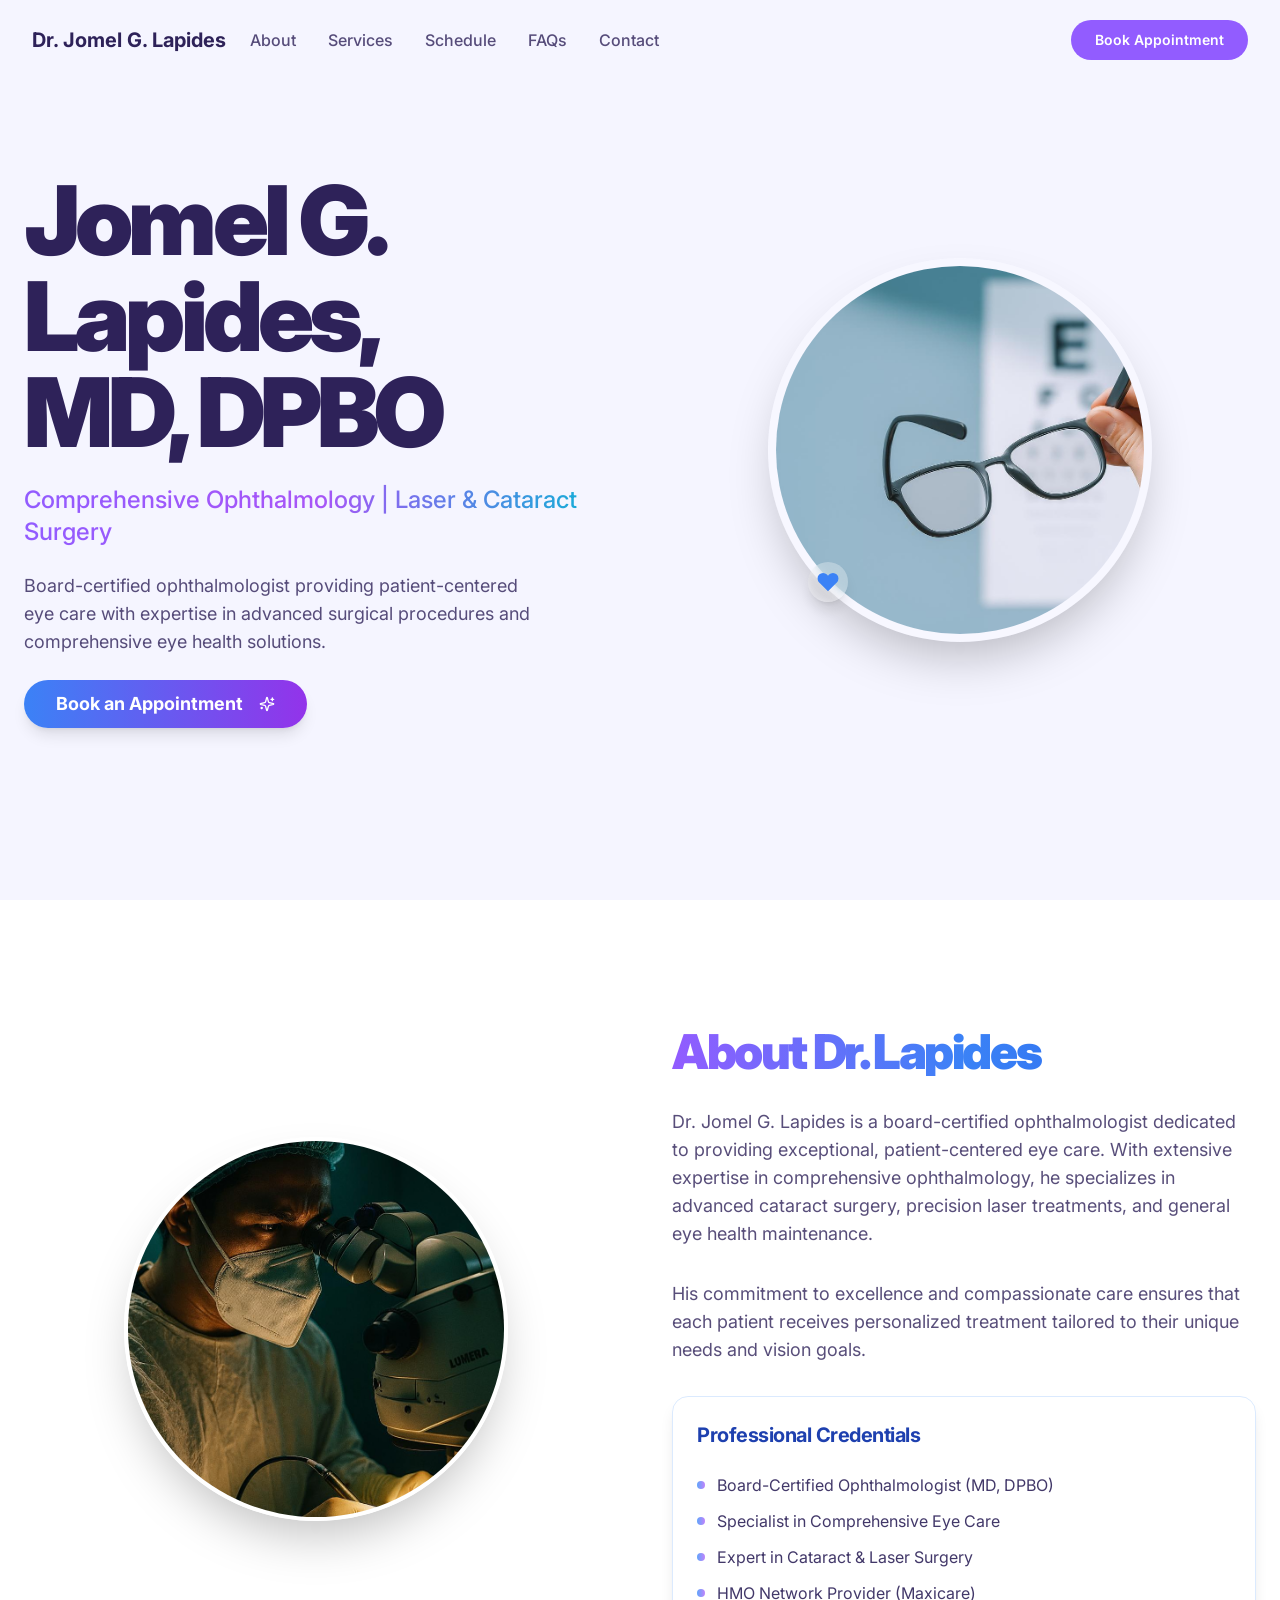
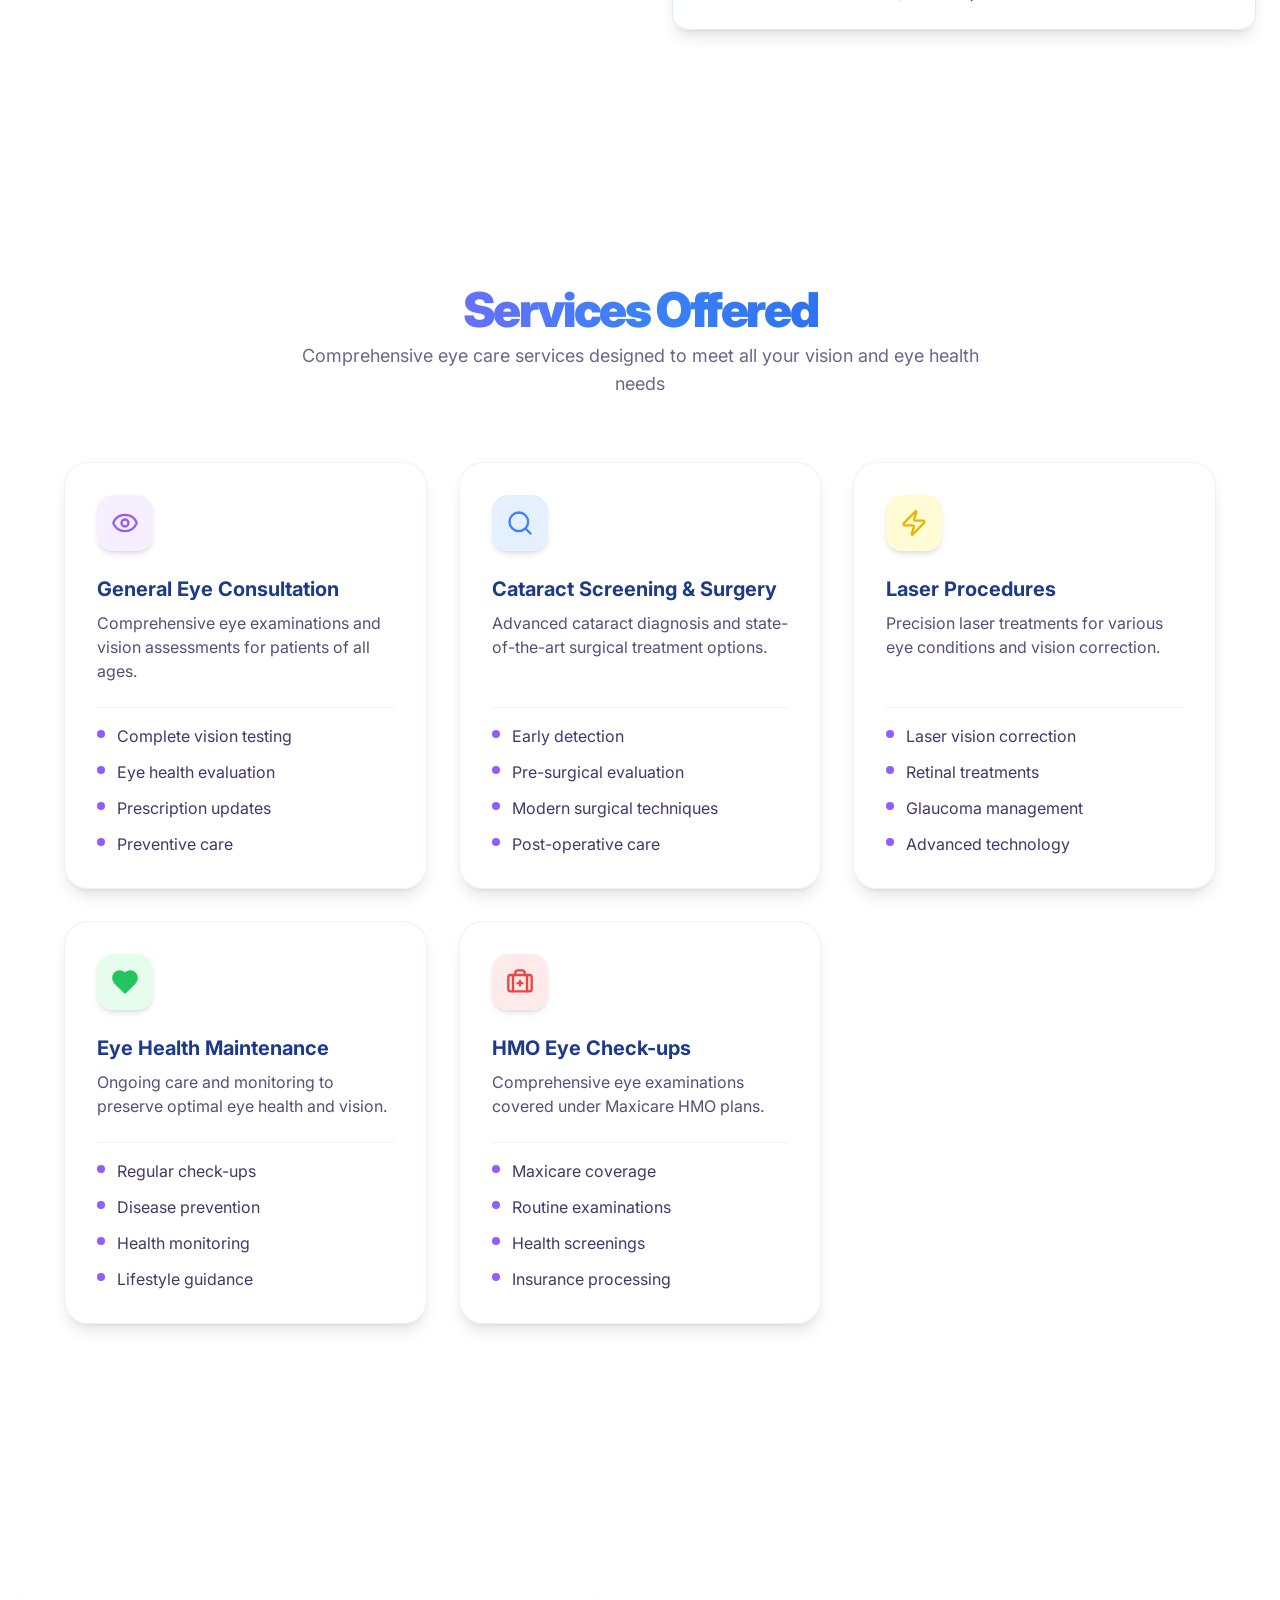
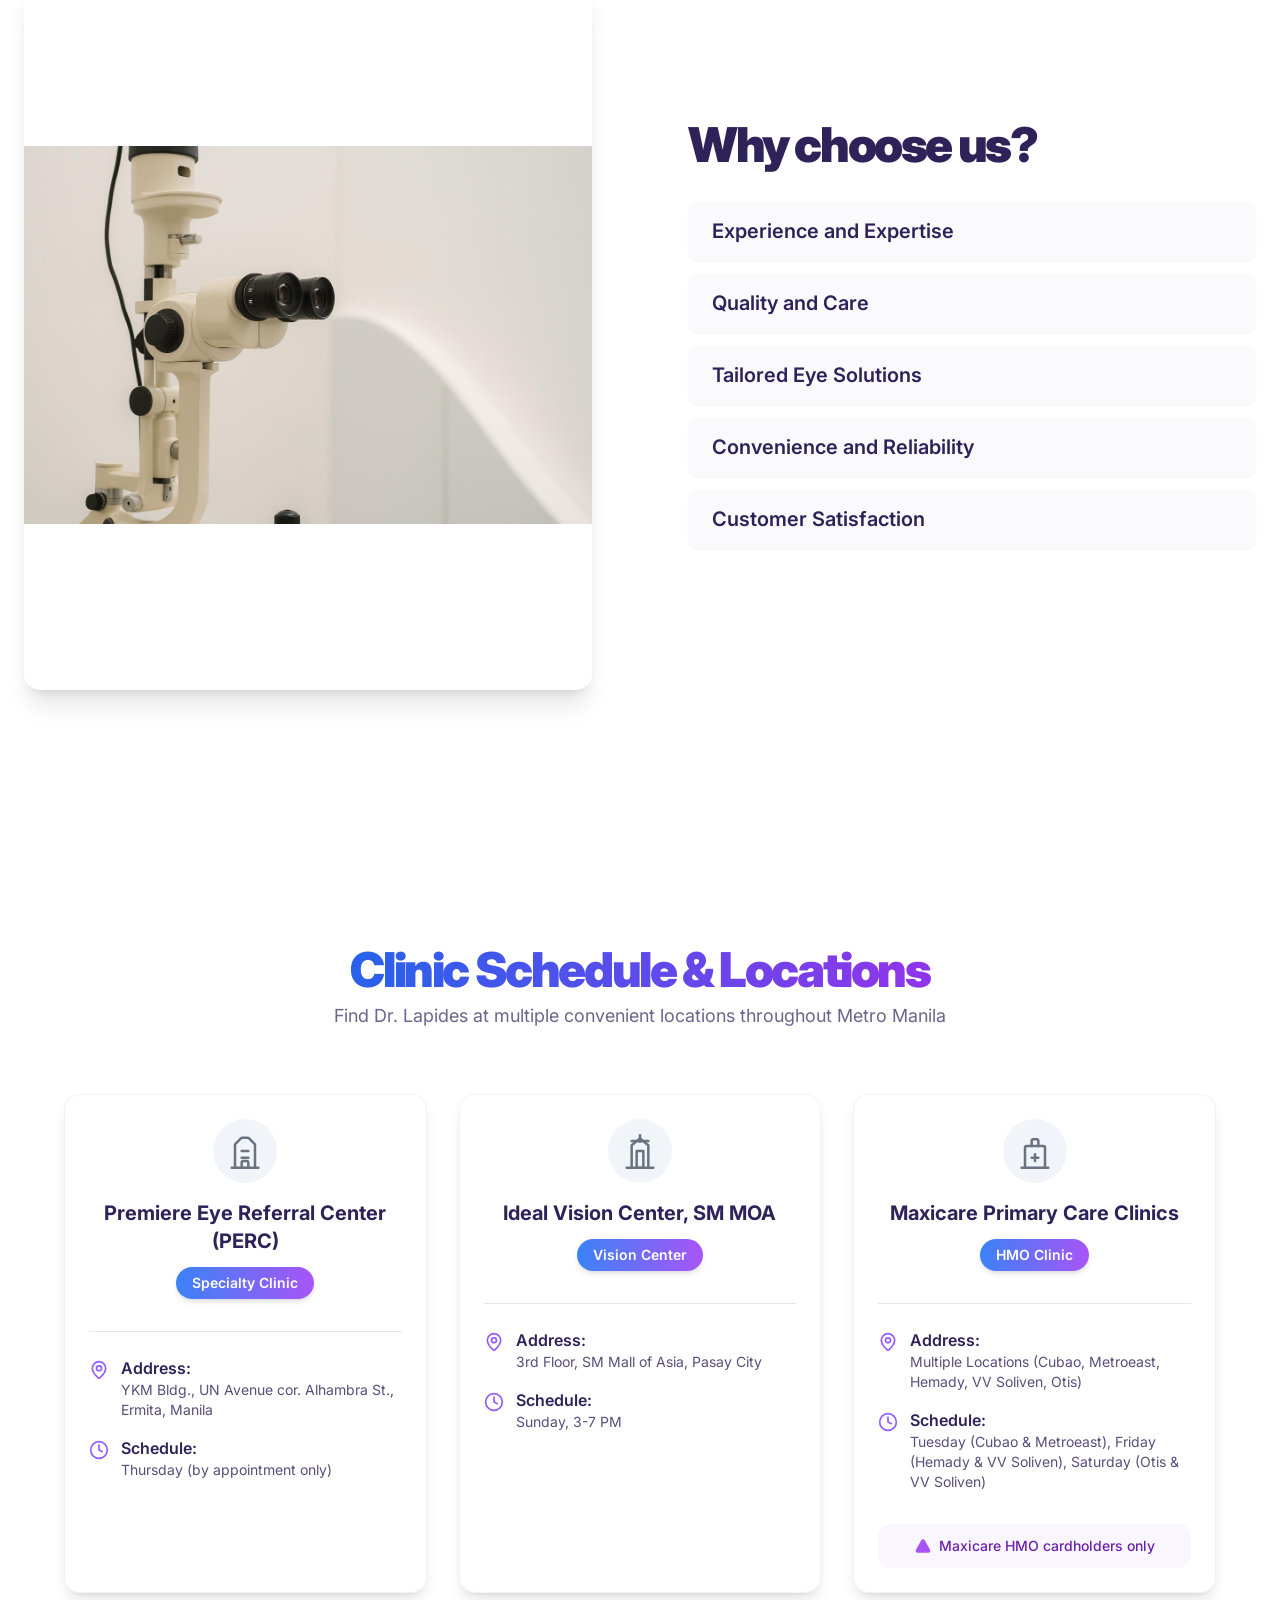
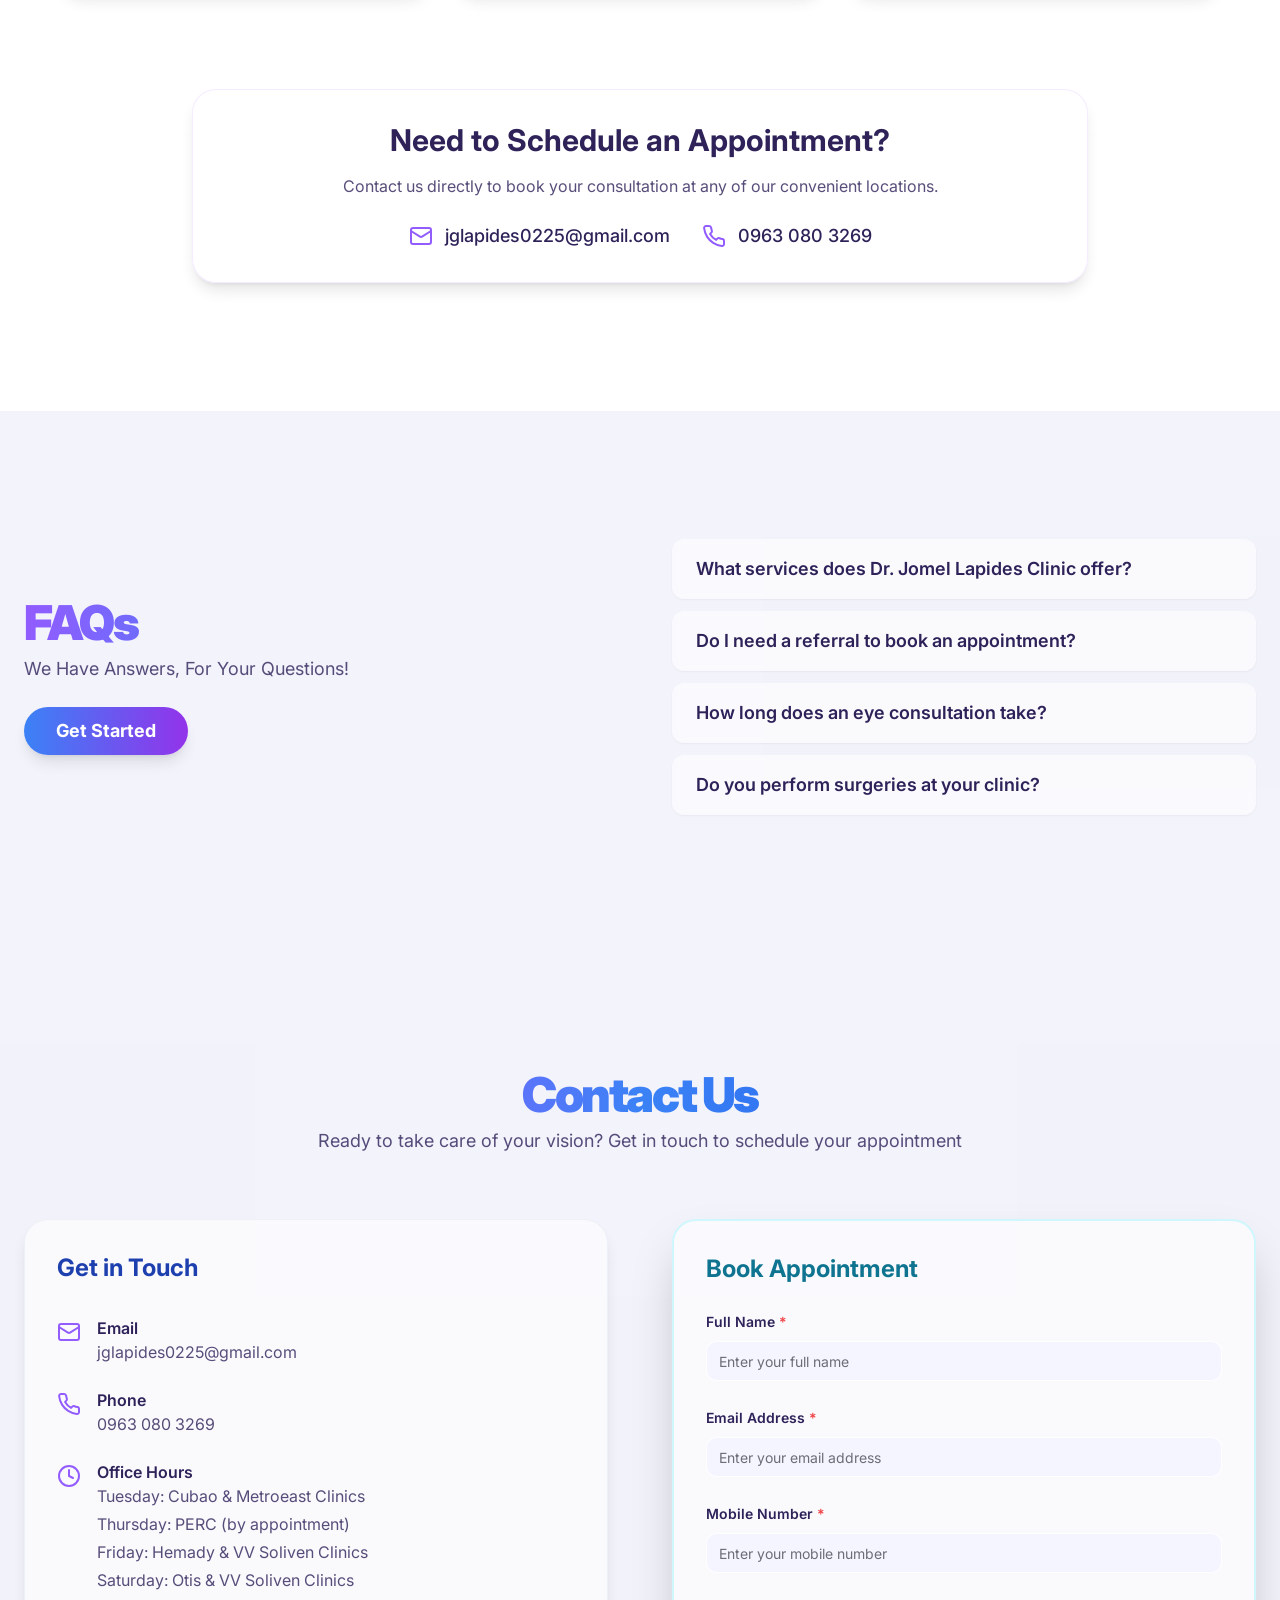
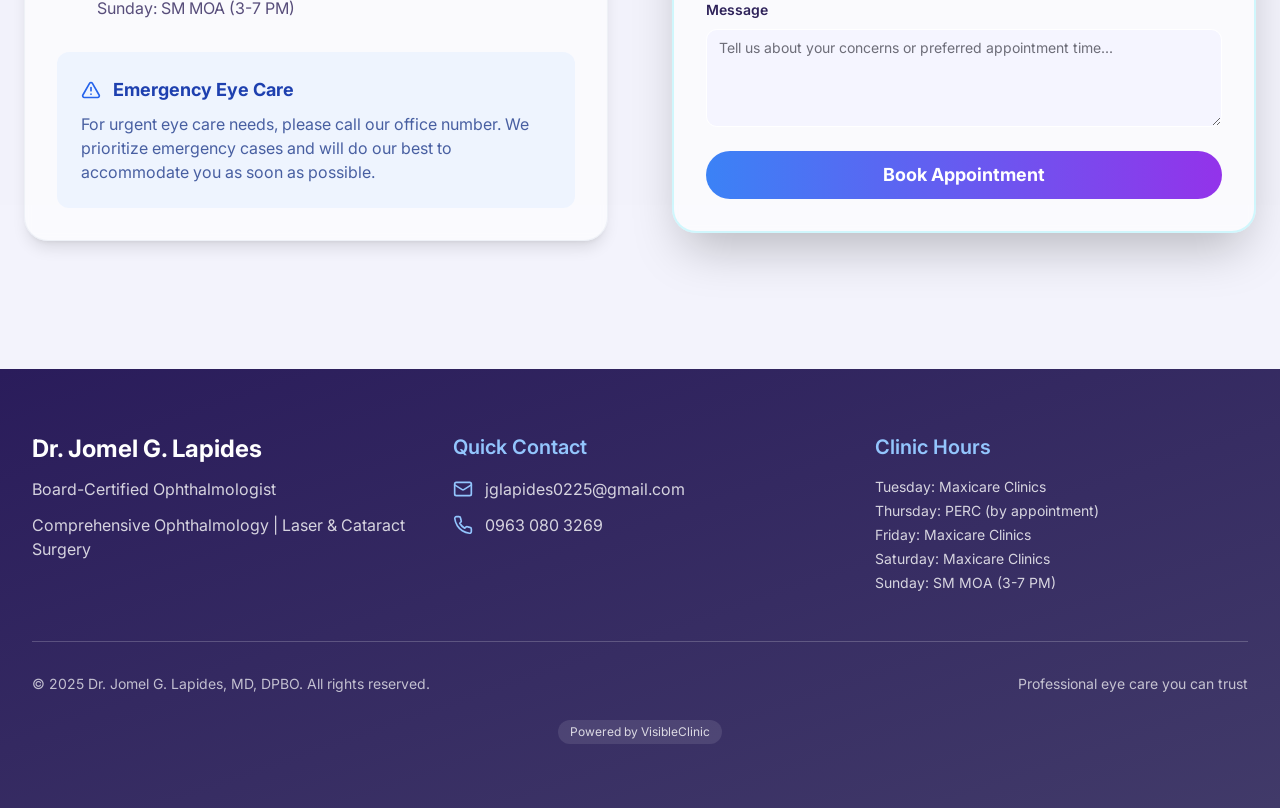
==== commit 4af1532f: "deploy: f7afd8f0bd3aa38f7d880b2ca7c26cf52f41cd34" ====
--- a/index.html
+++ b/index.html
@@ -1 +1 @@
-<!DOCTYPE html><html lang="en" class="scroll-smooth"><head><meta charSet="utf-8"/><meta name="viewport" content="width=device-width, initial-scale=1"/><link rel="stylesheet" href="/lapides-eye-care/_next/static/css/27504c306f6ff214.css" data-precedence="next"/><link rel="preload" as="script" fetchPriority="low" href="/lapides-eye-care/_next/static/chunks/webpack-bd15f56589f4949e.js"/><script src="/lapides-eye-care/_next/static/chunks/4bd1b696-4ad49f259c53d116.js" async=""></script><script src="/lapides-eye-care/_next/static/chunks/684-b25b40d3788eb87c.js" async=""></script><script src="/lapides-eye-care/_next/static/chunks/main-app-fd28013071f39646.js" async=""></script><script src="/lapides-eye-care/_next/static/chunks/222-5253d35c13b6e7be.js" async=""></script><script src="/lapides-eye-care/_next/static/chunks/app/layout-71f05ca85753371d.js" async=""></script><script src="/lapides-eye-care/_next/static/chunks/465-75f7b359edc67434.js" async=""></script><script src="/lapides-eye-care/_next/static/chunks/app/page-841d1129beef1e3b.js" async=""></script><link rel="preconnect" href="https://fonts.googleapis.com"/><link rel="preconnect" href="https://fonts.gstatic.com" crossorigin="anonymous"/><link href="https://fonts.googleapis.com/css2?family=Inter:wght@400;500;700;900&amp;display=swap" rel="stylesheet"/><title>Lapides Eye Care | Dr. Jomel G. Lapides, MD, DPBO</title><meta name="description" content="Comprehensive ophthalmology services in the Philippines, specializing in laser and cataract surgery. Book an appointment with Dr. Jomel G. Lapides."/><meta name="author" content="Dr. Jomel G. Lapides"/><meta name="keywords" content="ophthalmologist,eye doctor,cataract surgery,laser eye surgery,Jomel Lapides,eye care Philippines,eye clinic,Maxicare ophthalmologist"/><meta property="og:title" content="Lapides Eye Care | Dr. Jomel G. Lapides, MD, DPBO"/><meta property="og:description" content="Expert eye care, from consultations to advanced laser and cataract surgery. Trust your vision to a board-certified ophthalmologist."/><meta property="og:site_name" content="Lapides Eye Care"/><meta property="og:locale" content="en_PH"/><meta property="og:image" content="http://localhost:3000/jomellapides-operating.jpeg"/><meta property="og:type" content="website"/><meta name="twitter:card" content="summary_large_image"/><meta name="twitter:title" content="Lapides Eye Care | Dr. Jomel G. Lapides, MD, DPBO"/><meta name="twitter:description" content="Expert eye care, from consultations to advanced laser and cataract surgery. Trust your vision to a board-certified ophthalmologist."/><meta name="twitter:image" content="http://localhost:3000/jomellapides-operating.jpeg"/><link rel="icon" href="/lapides-eye-care/favicon.ico" type="image/x-icon" sizes="16x16"/><script>document.querySelectorAll('body link[rel="icon"], body link[rel="apple-touch-icon"]').forEach(el => document.head.appendChild(el))</script><script src="/lapides-eye-care/_next/static/chunks/polyfills-42372ed130431b0a.js" noModule=""></script></head><body class="font-body antialiased"><div hidden=""><!--$--><!--/$--></div><div class="flex flex-col min-h-[100dvh] bg-background"><header class="absolute top-0 z-50 w-full bg-transparent"><div class="container flex h-20 items-center"><a class="mr-6 flex items-center" href="#hero"><span class="font-bold text-xl text-foreground">Dr. Jomel G. Lapides</span></a><nav class="hidden flex-1 items-center space-x-8 text-base md:flex"><a class="text-foreground/80 transition-colors hover:text-foreground font-medium" href="#about">About</a><a class="text-foreground/80 transition-colors hover:text-foreground font-medium" href="#services">Services</a><a class="text-foreground/80 transition-colors hover:text-foreground font-medium" href="#schedule">Schedule</a><a class="text-foreground/80 transition-colors hover:text-foreground font-medium" href="#faq">FAQs</a><a class="text-foreground/80 transition-colors hover:text-foreground font-medium" href="#contact">Contact</a></nav><div class="flex flex-1 items-center justify-end space-x-4"><a class="items-center justify-center gap-2 whitespace-nowrap text-sm ring-offset-background transition-colors focus-visible:outline-none focus-visible:ring-2 focus-visible:ring-ring focus-visible:ring-offset-2 disabled:pointer-events-none disabled:opacity-50 [&amp;_svg]:pointer-events-none [&amp;_svg]:size-4 [&amp;_svg]:shrink-0 text-primary-foreground h-10 py-2 hidden md:flex bg-primary hover:bg-primary/90 rounded-full font-semibold px-6" href="#contact">Book Appointment</a><button class="inline-flex items-center justify-center gap-2 whitespace-nowrap rounded-md text-sm font-medium ring-offset-background transition-colors focus-visible:outline-none focus-visible:ring-2 focus-visible:ring-ring focus-visible:ring-offset-2 disabled:pointer-events-none disabled:opacity-50 [&amp;_svg]:pointer-events-none [&amp;_svg]:size-4 [&amp;_svg]:shrink-0 hover:bg-accent hover:text-accent-foreground h-10 w-10 md:hidden" type="button" aria-haspopup="dialog" aria-expanded="false" aria-controls="radix-«Rmndb»" data-state="closed"><svg xmlns="http://www.w3.org/2000/svg" width="24" height="24" viewBox="0 0 24 24" fill="none" stroke="currentColor" stroke-width="2" stroke-linecap="round" stroke-linejoin="round" class="lucide lucide-menu h-6 w-6"><line x1="4" x2="20" y1="12" y2="12"></line><line x1="4" x2="20" y1="6" y2="6"></line><line x1="4" x2="20" y1="18" y2="18"></line></svg><span class="sr-only">Toggle Menu</span></button></div></div></header><main class="flex-1"><section id="hero" class="relative w-full min-h-[90vh] lg:min-h-screen flex items-center justify-center py-24 sm:py-32 md:py-40 overflow-hidden"><div class="absolute rounded-full mix-blend-multiply filter blur-3xl opacity-40 -z-10 w-72 h-72 bg-purple-300 top-[5%] left-[5%]"></div><div class="absolute rounded-full mix-blend-multiply filter blur-3xl opacity-40 -z-10 w-72 h-72 bg-blue-200 top-[20%] right-[10%]"></div><div class="absolute rounded-full mix-blend-multiply filter blur-3xl opacity-40 -z-10 w-72 h-72 bg-purple-200 bottom-[15%] right-[25%]"></div><div class="absolute rounded-full mix-blend-multiply filter blur-3xl opacity-40 -z-10 w-96 h-96 bg-blue-300 bottom-[5%] left-[10%]"></div><div class="absolute top-[15%] left-[10%] w-24 h-24 rounded-full border-2 border-white/20 flex items-center justify-center backdrop-blur-sm -z-10"><svg viewBox="0 0 24 24" fill="none" xmlns="http://www.w3.org/2000/svg" class="w-10 h-10 text-purple-400 opacity-60"><path d="M1 12C1 12 5 4 12 4C19 4 23 12 23 12C23 12 19 20 12 20C5 20 1 12 1 12Z" stroke="currentColor" stroke-width="2" stroke-linecap="round" stroke-linejoin="round"></path><path d="M12 15C13.6569 15 15 13.6569 15 12C15 10.3431 13.6569 9 12 9C10.3431 9 9 10.3431 9 12C9 13.6569 10.3431 15 12 15Z" stroke="currentColor" stroke-width="2" stroke-linecap="round" stroke-linejoin="round"></path></svg></div><div class="absolute bottom-[10%] right-[10%] w-16 h-16 rounded-full bg-white/20 backdrop-blur-sm -z-10"></div><div class="container px-4 md:px-6 z-10"><div class="grid md:grid-cols-2 gap-12 items-center"><div class="space-y-6 text-center md:text-left"><h1 class="text-5xl sm:text-6xl md:text-7xl lg:text-8xl font-black tracking-tighter text-foreground leading-tight">Jomel G. Lapides,<br/> MD, DPBO</h1><p class="text-xl md:text-2xl font-medium text-transparent bg-clip-text bg-gradient-to-r from-primary via-purple-500 to-cyan-500">Comprehensive Ophthalmology | Laser &amp; Cataract Surgery</p><p class="max-w-lg mx-auto md:mx-0 text-foreground/80 md:text-lg">Board-certified ophthalmologist providing patient-centered eye care with expertise in advanced surgical procedures and comprehensive eye health solutions.</p><div class="flex justify-center md:justify-start"><a class="inline-flex items-center justify-center gap-2 whitespace-nowrap ring-offset-background focus-visible:outline-none focus-visible:ring-2 focus-visible:ring-ring focus-visible:ring-offset-2 disabled:pointer-events-none disabled:opacity-50 [&amp;_svg]:pointer-events-none [&amp;_svg]:size-4 [&amp;_svg]:shrink-0 hover:bg-primary/90 h-11 rounded-full font-bold text-lg px-8 py-6 shadow-lg bg-gradient-to-r from-blue-500 to-purple-600 hover:from-blue-600 hover:to-purple-700 transition-all duration-300 text-primary-foreground transform hover:scale-105" href="#contact">Book an Appointment<svg xmlns="http://www.w3.org/2000/svg" width="24" height="24" viewBox="0 0 24 24" fill="none" stroke="currentColor" stroke-width="2" stroke-linecap="round" stroke-linejoin="round" class="lucide lucide-sparkles ml-2 h-5 w-5"><path d="M9.937 15.5A2 2 0 0 0 8.5 14.063l-6.135-1.582a.5.5 0 0 1 0-.962L8.5 9.936A2 2 0 0 0 9.937 8.5l1.582-6.135a.5.5 0 0 1 .963 0L14.063 8.5A2 2 0 0 0 15.5 9.937l6.135 1.581a.5.5 0 0 1 0 .964L15.5 14.063a2 2 0 0 0-1.437 1.437l-1.582 6.135a.5.5 0 0 1-.963 0z"></path><path d="M20 3v4"></path><path d="M22 5h-4"></path><path d="M4 17v2"></path><path d="M5 18H3"></path></svg></a></div></div><div class="hidden md:flex justify-center items-center"><div class="relative"><div class="w-80 h-80 lg:w-96 lg:h-96 p-2 bg-white/20 rounded-full shadow-2xl backdrop-blur-sm"><img alt="A pair of stylish eyeglasses" data-ai-hint="eyeglasses table" loading="lazy" width="400" height="400" decoding="async" data-nimg="1" class="rounded-full object-cover w-full h-full" style="color:transparent" src="/glasses.jpeg"/><div class="absolute bottom-10 left-10 p-2 bg-white/30 rounded-full shadow-lg backdrop-blur-sm"><svg viewBox="0 0 24 24" fill="currentColor" xmlns="http://www.w3.org/2000/svg" class="w-6 h-6 text-blue-500"><path d="M20.84 4.61a5.5 5.5 0 0 0-7.78 0L12 5.67l-1.06-1.06a5.5 5.5 0 0 0-7.78 7.78l1.06 1.06L12 21.23l7.78-7.78 1.06-1.06a5.5 5.5 0 0 0 0-7.78z"></path></svg></div></div></div></div></div></div></section><section id="about" class="relative w-full py-24 sm:py-32 overflow-hidden bg-white"><div class="absolute rounded-full mix-blend-multiply filter blur-3xl opacity-40 -z-20 w-[30rem] h-[30rem] bg-purple-200 top-0 -left-32"></div><div class="absolute rounded-full mix-blend-multiply filter blur-3xl opacity-40 -z-20 w-[30rem] h-[30rem] bg-blue-200 bottom-0 -right-32"></div><div class="container px-4 md:px-6 relative"><div class="absolute top-0 right-0 w-64 h-64 bg-gradient-to-br from-purple-100 to-blue-100 rounded-full opacity-60 -z-10"></div><div class="grid md:grid-cols-2 gap-16 items-center"><div class="relative flex justify-center items-center min-h-[400px]"><div class="relative w-80 h-80 lg:w-96 lg:h-96 rounded-full overflow-hidden shadow-2xl border-4 border-white"><img alt="Dr. Jomel Lapides operating on a patient" data-ai-hint="doctor operating" loading="lazy" decoding="async" data-nimg="fill" class="object-cover" style="position:absolute;height:100%;width:100%;left:0;top:0;right:0;bottom:0;color:transparent" src="/jomellapides-operating.jpeg"/></div><div class="absolute w-48 h-48 bg-gradient-to-br from-blue-100 to-purple-100 rounded-full -bottom-8 -left-8 opacity-70 -z-10"></div></div><div class="space-y-8 z-10"><h2 class="text-5xl font-black tracking-tighter text-center md:text-left bg-gradient-to-r from-primary via-blue-500 to-blue-600 bg-clip-text text-transparent">About Dr. Lapides</h2><p class="text-lg text-foreground/80">Dr. Jomel G. Lapides is a board-certified ophthalmologist dedicated to providing exceptional, patient-centered eye care. With extensive expertise in comprehensive ophthalmology, he specializes in advanced cataract surgery, precision laser treatments, and general eye health maintenance.</p><p class="text-lg text-foreground/80">His commitment to excellence and compassionate care ensures that each patient receives personalized treatment tailored to their unique needs and vision goals.</p><div class="border text-card-foreground bg-white/60 backdrop-blur-sm border-blue-100 shadow-lg rounded-2xl"><div class="flex flex-col space-y-1.5 p-6"><div class="tracking-tight text-xl font-bold text-blue-800">Professional Credentials</div></div><div class="p-6 pt-0"><ul class="space-y-3"><li class="flex items-center"><div class="w-2 h-2 rounded-full bg-gradient-to-r from-blue-400 to-purple-400 mr-3 shrink-0"></div><span class="text-foreground/90">Board-Certified Ophthalmologist (MD, DPBO)</span></li><li class="flex items-center"><div class="w-2 h-2 rounded-full bg-gradient-to-r from-blue-400 to-purple-400 mr-3 shrink-0"></div><span class="text-foreground/90">Specialist in Comprehensive Eye Care</span></li><li class="flex items-center"><div class="w-2 h-2 rounded-full bg-gradient-to-r from-blue-400 to-purple-400 mr-3 shrink-0"></div><span class="text-foreground/90">Expert in Cataract &amp; Laser Surgery</span></li><li class="flex items-center"><div class="w-2 h-2 rounded-full bg-gradient-to-r from-blue-400 to-purple-400 mr-3 shrink-0"></div><span class="text-foreground/90">HMO Network Provider (Maxicare)</span></li></ul></div></div></div></div></div></section><section id="services" class="w-full relative py-24 sm:py-32 bg-white overflow-hidden"><div class="absolute rounded-full mix-blend-multiply filter blur-3xl opacity-40 -z-10 w-96 h-96 bg-blue-200 -top-16 right-0"></div><div class="absolute rounded-full mix-blend-multiply filter blur-3xl opacity-40 -z-10 w-96 h-96 bg-purple-200 -bottom-32 -left-16"></div><div class="container px-4 md:px-6"><div class="flex flex-col items-center justify-center space-y-4 text-center mb-16"><div class="space-y-2"><h2 class="text-5xl font-black tracking-tighter bg-gradient-to-r from-primary via-blue-500 to-blue-600 bg-clip-text text-transparent">Services Offered</h2><p class="max-w-[700px] text-foreground/70 md:text-lg">Comprehensive eye care services designed to meet all your vision and eye health needs</p></div></div><div class="mx-auto grid max-w-sm gap-8 sm:max-w-none sm:grid-cols-2 lg:grid-cols-3 xl:max-w-6xl"><div class="text-card-foreground flex flex-col p-8 bg-white/50 backdrop-blur-sm border border-purple-100/80 rounded-3xl shadow-lg transition-all duration-300 hover:shadow-2xl hover:-translate-y-2"><div class="flex flex-col items-start gap-6 p-0 h-full"><div class="w-14 h-14 flex items-center justify-center rounded-2xl shadow-md bg-purple-100/70"><svg xmlns="http://www.w3.org/2000/svg" width="24" height="24" viewBox="0 0 24 24" fill="none" stroke="currentColor" stroke-width="2" stroke-linecap="round" stroke-linejoin="round" class="lucide lucide-eye h-7 w-7 text-primary"><path d="M2.062 12.348a1 1 0 0 1 0-.696 10.75 10.75 0 0 1 19.876 0 1 1 0 0 1 0 .696 10.75 10.75 0 0 1-19.876 0"></path><circle cx="12" cy="12" r="3"></circle></svg></div><div class="space-y-2"><h3 class="text-xl font-bold text-blue-900">General Eye Consultation</h3><p class="text-foreground/80 text-base">Comprehensive eye examinations and vision assessments for patients of all ages.</p></div><ul class="space-y-3 pt-4 border-t border-purple-100/80 w-full mt-auto"><li class="flex items-start"><div class="w-2 h-2 rounded-full bg-primary mr-3 shrink-0 mt-[0.4rem]"></div><span class="text-foreground/90">Complete vision testing</span></li><li class="flex items-start"><div class="w-2 h-2 rounded-full bg-primary mr-3 shrink-0 mt-[0.4rem]"></div><span class="text-foreground/90">Eye health evaluation</span></li><li class="flex items-start"><div class="w-2 h-2 rounded-full bg-primary mr-3 shrink-0 mt-[0.4rem]"></div><span class="text-foreground/90">Prescription updates</span></li><li class="flex items-start"><div class="w-2 h-2 rounded-full bg-primary mr-3 shrink-0 mt-[0.4rem]"></div><span class="text-foreground/90">Preventive care</span></li></ul></div></div><div class="text-card-foreground flex flex-col p-8 bg-white/50 backdrop-blur-sm border border-purple-100/80 rounded-3xl shadow-lg transition-all duration-300 hover:shadow-2xl hover:-translate-y-2"><div class="flex flex-col items-start gap-6 p-0 h-full"><div class="w-14 h-14 flex items-center justify-center rounded-2xl shadow-md bg-blue-100/70"><svg xmlns="http://www.w3.org/2000/svg" width="24" height="24" viewBox="0 0 24 24" fill="none" stroke="currentColor" stroke-width="2" stroke-linecap="round" stroke-linejoin="round" class="lucide lucide-search h-7 w-7 text-blue-500"><circle cx="11" cy="11" r="8"></circle><path d="m21 21-4.3-4.3"></path></svg></div><div class="space-y-2"><h3 class="text-xl font-bold text-blue-900">Cataract Screening &amp; Surgery</h3><p class="text-foreground/80 text-base">Advanced cataract diagnosis and state-of-the-art surgical treatment options.</p></div><ul class="space-y-3 pt-4 border-t border-purple-100/80 w-full mt-auto"><li class="flex items-start"><div class="w-2 h-2 rounded-full bg-primary mr-3 shrink-0 mt-[0.4rem]"></div><span class="text-foreground/90">Early detection</span></li><li class="flex items-start"><div class="w-2 h-2 rounded-full bg-primary mr-3 shrink-0 mt-[0.4rem]"></div><span class="text-foreground/90">Pre-surgical evaluation</span></li><li class="flex items-start"><div class="w-2 h-2 rounded-full bg-primary mr-3 shrink-0 mt-[0.4rem]"></div><span class="text-foreground/90">Modern surgical techniques</span></li><li class="flex items-start"><div class="w-2 h-2 rounded-full bg-primary mr-3 shrink-0 mt-[0.4rem]"></div><span class="text-foreground/90">Post-operative care</span></li></ul></div></div><div class="text-card-foreground flex flex-col p-8 bg-white/50 backdrop-blur-sm border border-purple-100/80 rounded-3xl shadow-lg transition-all duration-300 hover:shadow-2xl hover:-translate-y-2"><div class="flex flex-col items-start gap-6 p-0 h-full"><div class="w-14 h-14 flex items-center justify-center rounded-2xl shadow-md bg-yellow-100/70"><svg xmlns="http://www.w3.org/2000/svg" width="24" height="24" viewBox="0 0 24 24" fill="none" stroke="currentColor" stroke-width="2" stroke-linecap="round" stroke-linejoin="round" class="lucide lucide-zap h-7 w-7 text-yellow-500"><path d="M4 14a1 1 0 0 1-.78-1.63l9.9-10.2a.5.5 0 0 1 .86.46l-1.92 6.02A1 1 0 0 0 13 10h7a1 1 0 0 1 .78 1.63l-9.9 10.2a.5.5 0 0 1-.86-.46l1.92-6.02A1 1 0 0 0 11 14z"></path></svg></div><div class="space-y-2"><h3 class="text-xl font-bold text-blue-900">Laser Procedures</h3><p class="text-foreground/80 text-base">Precision laser treatments for various eye conditions and vision correction.</p></div><ul class="space-y-3 pt-4 border-t border-purple-100/80 w-full mt-auto"><li class="flex items-start"><div class="w-2 h-2 rounded-full bg-primary mr-3 shrink-0 mt-[0.4rem]"></div><span class="text-foreground/90">Laser vision correction</span></li><li class="flex items-start"><div class="w-2 h-2 rounded-full bg-primary mr-3 shrink-0 mt-[0.4rem]"></div><span class="text-foreground/90">Retinal treatments</span></li><li class="flex items-start"><div class="w-2 h-2 rounded-full bg-primary mr-3 shrink-0 mt-[0.4rem]"></div><span class="text-foreground/90">Glaucoma management</span></li><li class="flex items-start"><div class="w-2 h-2 rounded-full bg-primary mr-3 shrink-0 mt-[0.4rem]"></div><span class="text-foreground/90">Advanced technology</span></li></ul></div></div><div class="text-card-foreground flex flex-col p-8 bg-white/50 backdrop-blur-sm border border-purple-100/80 rounded-3xl shadow-lg transition-all duration-300 hover:shadow-2xl hover:-translate-y-2"><div class="flex flex-col items-start gap-6 p-0 h-full"><div class="w-14 h-14 flex items-center justify-center rounded-2xl shadow-md bg-green-100/70"><svg xmlns="http://www.w3.org/2000/svg" width="24" height="24" viewBox="0 0 24 24" fill="none" stroke="currentColor" stroke-width="2" stroke-linecap="round" stroke-linejoin="round" class="lucide lucide-heart h-7 w-7 text-green-500 fill-green-500"><path d="M19 14c1.49-1.46 3-3.21 3-5.5A5.5 5.5 0 0 0 16.5 3c-1.76 0-3 .5-4.5 2-1.5-1.5-2.74-2-4.5-2A5.5 5.5 0 0 0 2 8.5c0 2.3 1.5 4.05 3 5.5l7 7Z"></path></svg></div><div class="space-y-2"><h3 class="text-xl font-bold text-blue-900">Eye Health Maintenance</h3><p class="text-foreground/80 text-base">Ongoing care and monitoring to preserve optimal eye health and vision.</p></div><ul class="space-y-3 pt-4 border-t border-purple-100/80 w-full mt-auto"><li class="flex items-start"><div class="w-2 h-2 rounded-full bg-primary mr-3 shrink-0 mt-[0.4rem]"></div><span class="text-foreground/90">Regular check-ups</span></li><li class="flex items-start"><div class="w-2 h-2 rounded-full bg-primary mr-3 shrink-0 mt-[0.4rem]"></div><span class="text-foreground/90">Disease prevention</span></li><li class="flex items-start"><div class="w-2 h-2 rounded-full bg-primary mr-3 shrink-0 mt-[0.4rem]"></div><span class="text-foreground/90">Health monitoring</span></li><li class="flex items-start"><div class="w-2 h-2 rounded-full bg-primary mr-3 shrink-0 mt-[0.4rem]"></div><span class="text-foreground/90">Lifestyle guidance</span></li></ul></div></div><div class="text-card-foreground flex flex-col p-8 bg-white/50 backdrop-blur-sm border border-purple-100/80 rounded-3xl shadow-lg transition-all duration-300 hover:shadow-2xl hover:-translate-y-2"><div class="flex flex-col items-start gap-6 p-0 h-full"><div class="w-14 h-14 flex items-center justify-center rounded-2xl shadow-md bg-red-100/70"><svg xmlns="http://www.w3.org/2000/svg" width="24" height="24" viewBox="0 0 24 24" fill="none" stroke="currentColor" stroke-width="2" stroke-linecap="round" stroke-linejoin="round" class="lucide lucide-briefcase-medical h-7 w-7 text-red-500"><path d="M12 11v4"></path><path d="M14 13h-4"></path><path d="M16 6V4a2 2 0 0 0-2-2h-4a2 2 0 0 0-2 2v2"></path><path d="M18 6v14"></path><path d="M6 6v14"></path><rect width="20" height="14" x="2" y="6" rx="2"></rect></svg></div><div class="space-y-2"><h3 class="text-xl font-bold text-blue-900">HMO Eye Check-ups</h3><p class="text-foreground/80 text-base">Comprehensive eye examinations covered under Maxicare HMO plans.</p></div><ul class="space-y-3 pt-4 border-t border-purple-100/80 w-full mt-auto"><li class="flex items-start"><div class="w-2 h-2 rounded-full bg-primary mr-3 shrink-0 mt-[0.4rem]"></div><span class="text-foreground/90">Maxicare coverage</span></li><li class="flex items-start"><div class="w-2 h-2 rounded-full bg-primary mr-3 shrink-0 mt-[0.4rem]"></div><span class="text-foreground/90">Routine examinations</span></li><li class="flex items-start"><div class="w-2 h-2 rounded-full bg-primary mr-3 shrink-0 mt-[0.4rem]"></div><span class="text-foreground/90">Health screenings</span></li><li class="flex items-start"><div class="w-2 h-2 rounded-full bg-primary mr-3 shrink-0 mt-[0.4rem]"></div><span class="text-foreground/90">Insurance processing</span></li></ul></div></div></div></div></section><section id="why-us" class="w-full py-24 sm:py-32 bg-white"><div class="container px-4 md:px-6"><div class="grid md:grid-cols-2 gap-16 lg:gap-24 items-center"><div class="relative rounded-2xl overflow-hidden shadow-xl aspect-[4/5]"><img alt="Patient undergoing an eye examination with a phoropter" data-ai-hint="eye exam" loading="lazy" decoding="async" data-nimg="fill" class="object-contain" style="position:absolute;height:100%;width:100%;left:0;top:0;right:0;bottom:0;color:transparent" src="/slitlamp.jpeg"/></div><div class="space-y-8"><h2 class="text-5xl font-black tracking-tighter text-foreground">Why choose us?</h2><div class="w-full space-y-3" data-orientation="vertical"><div data-state="closed" data-orientation="vertical" class="border-b-0 rounded-xl bg-secondary/30 transition-all hover:bg-secondary/60 shadow-sm"><h3 data-orientation="vertical" data-state="closed" class="flex"><button type="button" aria-controls="radix-«R2d97db»" aria-expanded="false" data-state="closed" data-orientation="vertical" id="radix-«Rd97db»" class="flex flex-1 items-center justify-between py-4 transition-all text-left no-underline hover:no-underline px-6 text-xl font-semibold text-foreground" data-radix-collection-item="">Experience and Expertise</button></h3><div data-state="closed" id="radix-«R2d97db»" hidden="" role="region" aria-labelledby="radix-«Rd97db»" data-orientation="vertical" class="overflow-hidden text-sm transition-all data-[state=closed]:animate-accordion-up data-[state=open]:animate-accordion-down" style="--radix-accordion-content-height:var(--radix-collapsible-content-height);--radix-accordion-content-width:var(--radix-collapsible-content-width)"></div></div><div data-state="closed" data-orientation="vertical" class="border-b-0 rounded-xl bg-secondary/30 transition-all hover:bg-secondary/60 shadow-sm"><h3 data-orientation="vertical" data-state="closed" class="flex"><button type="button" aria-controls="radix-«R2l97db»" aria-expanded="false" data-state="closed" data-orientation="vertical" id="radix-«Rl97db»" class="flex flex-1 items-center justify-between py-4 transition-all text-left no-underline hover:no-underline px-6 text-xl font-semibold text-foreground" data-radix-collection-item="">Quality and Care</button></h3><div data-state="closed" id="radix-«R2l97db»" hidden="" role="region" aria-labelledby="radix-«Rl97db»" data-orientation="vertical" class="overflow-hidden text-sm transition-all data-[state=closed]:animate-accordion-up data-[state=open]:animate-accordion-down" style="--radix-accordion-content-height:var(--radix-collapsible-content-height);--radix-accordion-content-width:var(--radix-collapsible-content-width)"></div></div><div data-state="closed" data-orientation="vertical" class="border-b-0 rounded-xl bg-secondary/30 transition-all hover:bg-secondary/60 shadow-sm"><h3 data-orientation="vertical" data-state="closed" class="flex"><button type="button" aria-controls="radix-«R2t97db»" aria-expanded="false" data-state="closed" data-orientation="vertical" id="radix-«Rt97db»" class="flex flex-1 items-center justify-between py-4 transition-all text-left no-underline hover:no-underline px-6 text-xl font-semibold text-foreground" data-radix-collection-item="">Tailored Eye Solutions</button></h3><div data-state="closed" id="radix-«R2t97db»" hidden="" role="region" aria-labelledby="radix-«Rt97db»" data-orientation="vertical" class="overflow-hidden text-sm transition-all data-[state=closed]:animate-accordion-up data-[state=open]:animate-accordion-down" style="--radix-accordion-content-height:var(--radix-collapsible-content-height);--radix-accordion-content-width:var(--radix-collapsible-content-width)"></div></div><div data-state="closed" data-orientation="vertical" class="border-b-0 rounded-xl bg-secondary/30 transition-all hover:bg-secondary/60 shadow-sm"><h3 data-orientation="vertical" data-state="closed" class="flex"><button type="button" aria-controls="radix-«R3597db»" aria-expanded="false" data-state="closed" data-orientation="vertical" id="radix-«R1597db»" class="flex flex-1 items-center justify-between py-4 transition-all text-left no-underline hover:no-underline px-6 text-xl font-semibold text-foreground" data-radix-collection-item="">Convenience and Reliability</button></h3><div data-state="closed" id="radix-«R3597db»" hidden="" role="region" aria-labelledby="radix-«R1597db»" data-orientation="vertical" class="overflow-hidden text-sm transition-all data-[state=closed]:animate-accordion-up data-[state=open]:animate-accordion-down" style="--radix-accordion-content-height:var(--radix-collapsible-content-height);--radix-accordion-content-width:var(--radix-collapsible-content-width)"></div></div><div data-state="closed" data-orientation="vertical" class="border-b-0 rounded-xl bg-secondary/30 transition-all hover:bg-secondary/60 shadow-sm"><h3 data-orientation="vertical" data-state="closed" class="flex"><button type="button" aria-controls="radix-«R3d97db»" aria-expanded="false" data-state="closed" data-orientation="vertical" id="radix-«R1d97db»" class="flex flex-1 items-center justify-between py-4 transition-all text-left no-underline hover:no-underline px-6 text-xl font-semibold text-foreground" data-radix-collection-item="">Customer Satisfaction</button></h3><div data-state="closed" id="radix-«R3d97db»" hidden="" role="region" aria-labelledby="radix-«R1d97db»" data-orientation="vertical" class="overflow-hidden text-sm transition-all data-[state=closed]:animate-accordion-up data-[state=open]:animate-accordion-down" style="--radix-accordion-content-height:var(--radix-collapsible-content-height);--radix-accordion-content-width:var(--radix-collapsible-content-width)"></div></div></div></div></div></div></section><section id="schedule" class="w-full relative bg-white py-24 sm:py-32 overflow-hidden"><div class="absolute rounded-full mix-blend-multiply filter blur-3xl opacity-30 -z-10 w-[40rem] h-[40rem] bg-blue-200 -top-32 -left-32"></div><div class="absolute rounded-full mix-blend-multiply filter blur-3xl opacity-30 -z-10 w-[40rem] h-[40rem] bg-purple-200 -bottom-32 -right-32"></div><div class="container px-4 md:px-6"><div class="flex flex-col items-center justify-center space-y-4 text-center mb-16"><div class="space-y-2"><h2 class="text-5xl font-black tracking-tighter bg-gradient-to-r from-blue-600 to-purple-600 bg-clip-text text-transparent">Clinic Schedule &amp; Locations</h2><p class="max-w-[700px] text-foreground/70 md:text-lg">Find Dr. Lapides at multiple convenient locations throughout Metro Manila</p></div></div><div class="mx-auto grid max-w-sm gap-8 sm:max-w-none sm:grid-cols-2 lg:grid-cols-3 xl:max-w-6xl"><div class="text-card-foreground flex flex-col p-6 bg-white/70 backdrop-blur-sm rounded-2xl shadow-lg border border-slate-200/50 transition-all duration-300 hover:shadow-xl hover:-translate-y-1"><div class="flex flex-col items-center gap-4 p-0 h-full text-center"><div class="p-3 bg-slate-100 rounded-full"><svg viewBox="0 0 24 24" fill="none" xmlns="http://www.w3.org/2000/svg" class="h-10 w-10 text-gray-500"><path d="M4 22H20" stroke="currentColor" stroke-width="1.5" stroke-linecap="round" stroke-linejoin="round"></path><path d="M6 22V8.4C6 8.13478 6.10536 7.88043 6.29289 7.69289L9.69289 4.29289C9.88043 4.10536 10.1348 4 10.4 4H13.6C13.8652 4 14.1196 4.10536 14.3071 4.29289L17.7071 7.69289C17.8946 7.88043 18 8.13478 18 8.4V22" stroke="currentColor" stroke-width="1.5" stroke-linecap="round" stroke-linejoin="round"></path><path d="M10 12H14" stroke="currentColor" stroke-width="1.5" stroke-linecap="round" stroke-linejoin="round"></path><path d="M10 16H14" stroke="currentColor" stroke-width="1.5" stroke-linecap="round" stroke-linejoin="round"></path><path d="M10 22V19C10 18.4477 10.4477 18 11 18H13C13.5523 18 14 18.4477 14 19V22" stroke="currentColor" stroke-width="1.5" stroke-linecap="round" stroke-linejoin="round"></path></svg></div><div class="space-y-3"><h3 class="text-xl font-bold text-foreground">Premiere Eye Referral Center (PERC)</h3><div class="inline-block px-4 py-1.5 text-sm font-semibold text-white bg-gradient-to-r from-blue-500 to-purple-500 rounded-full shadow-md">Specialty Clinic</div></div><div class="space-y-4 text-left w-full pt-6 mt-4 border-t border-slate-200"><div class="flex items-start gap-3"><svg xmlns="http://www.w3.org/2000/svg" width="24" height="24" viewBox="0 0 24 24" fill="none" stroke="currentColor" stroke-width="2" stroke-linecap="round" stroke-linejoin="round" class="lucide lucide-map-pin h-5 w-5 mt-1 flex-shrink-0 text-primary"><path d="M20 10c0 4.993-5.539 10.193-7.399 11.799a1 1 0 0 1-1.202 0C9.539 20.193 4 14.993 4 10a8 8 0 0 1 16 0"></path><circle cx="12" cy="10" r="3"></circle></svg><div><p class="font-semibold text-foreground text-base">Address:</p><p class="text-foreground/80 text-sm">YKM Bldg., UN Avenue cor. Alhambra St., Ermita, Manila</p></div></div><div class="flex items-start gap-3"><svg xmlns="http://www.w3.org/2000/svg" width="24" height="24" viewBox="0 0 24 24" fill="none" stroke="currentColor" stroke-width="2" stroke-linecap="round" stroke-linejoin="round" class="lucide lucide-clock h-5 w-5 mt-1 flex-shrink-0 text-primary"><circle cx="12" cy="12" r="10"></circle><polyline points="12 6 12 12 16 14"></polyline></svg><div><p class="font-semibold text-foreground text-base">Schedule:</p><p class="text-foreground/80 text-sm">Thursday (by appointment only)</p></div></div></div></div></div><div class="text-card-foreground flex flex-col p-6 bg-white/70 backdrop-blur-sm rounded-2xl shadow-lg border border-slate-200/50 transition-all duration-300 hover:shadow-xl hover:-translate-y-1"><div class="flex flex-col items-center gap-4 p-0 h-full text-center"><div class="p-3 bg-slate-100 rounded-full"><svg viewBox="0 0 24 24" fill="none" xmlns="http://www.w3.org/2000/svg" class="h-10 w-10 text-gray-500"><path d="M4 22H20" stroke="currentColor" stroke-width="1.5" stroke-linecap="round" stroke-linejoin="round"></path><path d="M7 22V8.5L12 4.5L17 8.5V22" stroke="currentColor" stroke-width="1.5" stroke-linecap="round" stroke-linejoin="round"></path><path d="M10 12H14V22H10V12Z" stroke="currentColor" stroke-width="1.5" stroke-linecap="round" stroke-linejoin="round"></path><path d="M7 6H17" stroke="currentColor" stroke-width="1.5" stroke-linecap="round" stroke-linejoin="round"></path><path d="M12 6.5V2.5" stroke="currentColor" stroke-width="1.5" stroke-linecap="round" stroke-linejoin="round"></path></svg></div><div class="space-y-3"><h3 class="text-xl font-bold text-foreground">Ideal Vision Center, SM MOA</h3><div class="inline-block px-4 py-1.5 text-sm font-semibold text-white bg-gradient-to-r from-blue-500 to-purple-500 rounded-full shadow-md">Vision Center</div></div><div class="space-y-4 text-left w-full pt-6 mt-4 border-t border-slate-200"><div class="flex items-start gap-3"><svg xmlns="http://www.w3.org/2000/svg" width="24" height="24" viewBox="0 0 24 24" fill="none" stroke="currentColor" stroke-width="2" stroke-linecap="round" stroke-linejoin="round" class="lucide lucide-map-pin h-5 w-5 mt-1 flex-shrink-0 text-primary"><path d="M20 10c0 4.993-5.539 10.193-7.399 11.799a1 1 0 0 1-1.202 0C9.539 20.193 4 14.993 4 10a8 8 0 0 1 16 0"></path><circle cx="12" cy="10" r="3"></circle></svg><div><p class="font-semibold text-foreground text-base">Address:</p><p class="text-foreground/80 text-sm">3rd Floor, SM Mall of Asia, Pasay City</p></div></div><div class="flex items-start gap-3"><svg xmlns="http://www.w3.org/2000/svg" width="24" height="24" viewBox="0 0 24 24" fill="none" stroke="currentColor" stroke-width="2" stroke-linecap="round" stroke-linejoin="round" class="lucide lucide-clock h-5 w-5 mt-1 flex-shrink-0 text-primary"><circle cx="12" cy="12" r="10"></circle><polyline points="12 6 12 12 16 14"></polyline></svg><div><p class="font-semibold text-foreground text-base">Schedule:</p><p class="text-foreground/80 text-sm">Sunday, 3-7 PM</p></div></div></div></div></div><div class="text-card-foreground flex flex-col p-6 bg-white/70 backdrop-blur-sm rounded-2xl shadow-lg border border-slate-200/50 transition-all duration-300 hover:shadow-xl hover:-translate-y-1"><div class="flex flex-col items-center gap-4 p-0 h-full text-center"><div class="p-3 bg-slate-100 rounded-full"><svg viewBox="0 0 24 24" fill="none" xmlns="http://www.w3.org/2000/svg" class="h-10 w-10 text-gray-500"><path d="M4 22H20" stroke="currentColor" stroke-width="1.5" stroke-linecap="round" stroke-linejoin="round"></path><path d="M6 22V10C6 9.44772 6.44772 9 7 9H17C17.5523 9 18 9.44772 18 10V22" stroke="currentColor" stroke-width="1.5" stroke-linecap="round" stroke-linejoin="round"></path><path d="M10 9V6C10 5.44772 10.4477 5 11 5H13C13.5523 5 14 5.44772 14 6V9" stroke="currentColor" stroke-width="1.5" stroke-linecap="round" stroke-linejoin="round"></path><path d="M12 14V18" stroke="currentColor" stroke-width="1.5" stroke-linecap="round" stroke-linejoin="round"></path><path d="M10 16H14" stroke="currentColor" stroke-width="1.5" stroke-linecap="round" stroke-linejoin="round"></path></svg></div><div class="space-y-3"><h3 class="text-xl font-bold text-foreground">Maxicare Primary Care Clinics</h3><div class="inline-block px-4 py-1.5 text-sm font-semibold text-white bg-gradient-to-r from-blue-500 to-purple-500 rounded-full shadow-md">HMO Clinic</div></div><div class="space-y-4 text-left w-full pt-6 mt-4 border-t border-slate-200"><div class="flex items-start gap-3"><svg xmlns="http://www.w3.org/2000/svg" width="24" height="24" viewBox="0 0 24 24" fill="none" stroke="currentColor" stroke-width="2" stroke-linecap="round" stroke-linejoin="round" class="lucide lucide-map-pin h-5 w-5 mt-1 flex-shrink-0 text-primary"><path d="M20 10c0 4.993-5.539 10.193-7.399 11.799a1 1 0 0 1-1.202 0C9.539 20.193 4 14.993 4 10a8 8 0 0 1 16 0"></path><circle cx="12" cy="10" r="3"></circle></svg><div><p class="font-semibold text-foreground text-base">Address:</p><p class="text-foreground/80 text-sm">Multiple Locations (Cubao, Metroeast, Hemady, VV Soliven, Otis)</p></div></div><div class="flex items-start gap-3"><svg xmlns="http://www.w3.org/2000/svg" width="24" height="24" viewBox="0 0 24 24" fill="none" stroke="currentColor" stroke-width="2" stroke-linecap="round" stroke-linejoin="round" class="lucide lucide-clock h-5 w-5 mt-1 flex-shrink-0 text-primary"><circle cx="12" cy="12" r="10"></circle><polyline points="12 6 12 12 16 14"></polyline></svg><div><p class="font-semibold text-foreground text-base">Schedule:</p><p class="text-foreground/80 text-sm">Tuesday (Cubao &amp; Metroeast), Friday (Hemady &amp; VV Soliven), Saturday (Otis &amp; VV Soliven)</p></div></div></div><div class="w-full mt-auto pt-4"><div class="flex items-center justify-center gap-2 rounded-lg bg-purple-100/40 p-3 text-sm text-purple-800 font-medium"><svg xmlns="http://www.w3.org/2000/svg" width="24" height="24" viewBox="0 0 24 24" fill="none" stroke="currentColor" stroke-width="2" stroke-linecap="round" stroke-linejoin="round" class="lucide lucide-triangle h-4 w-4 text-purple-500 fill-current"><path d="M13.73 4a2 2 0 0 0-3.46 0l-8 14A2 2 0 0 0 4 21h16a2 2 0 0 0 1.73-3Z"></path></svg><span>Maxicare HMO cardholders only</span></div></div></div></div></div><div class="mt-24"><div class="text-card-foreground max-w-4xl mx-auto p-8 bg-white/60 backdrop-blur-sm border border-purple-100/80 rounded-3xl shadow-lg"><div class="p-0 text-center"><h3 class="text-3xl font-bold text-foreground mb-4">Need to Schedule an Appointment?</h3><p class="text-foreground/80 mb-6 max-w-2xl mx-auto">Contact us directly to book your consultation at any of our convenient locations.</p><div class="flex flex-col sm:flex-row justify-center items-center gap-x-8 gap-y-4 text-lg"><a href="mailto:jglapides0225@gmail.com" class="flex items-center gap-3 hover:text-primary transition-colors"><svg xmlns="http://www.w3.org/2000/svg" width="24" height="24" viewBox="0 0 24 24" fill="none" stroke="currentColor" stroke-width="2" stroke-linecap="round" stroke-linejoin="round" class="lucide lucide-mail h-6 w-6 text-primary"><rect width="20" height="16" x="2" y="4" rx="2"></rect><path d="m22 7-8.97 5.7a1.94 1.94 0 0 1-2.06 0L2 7"></path></svg><span class="font-medium text-foreground hover:text-primary">jglapides0225@gmail.com</span></a><div class="flex items-center gap-3"><svg xmlns="http://www.w3.org/2000/svg" width="24" height="24" viewBox="0 0 24 24" fill="none" stroke="currentColor" stroke-width="2" stroke-linecap="round" stroke-linejoin="round" class="lucide lucide-phone h-6 w-6 text-primary"><path d="M22 16.92v3a2 2 0 0 1-2.18 2 19.79 19.79 0 0 1-8.63-3.07 19.5 19.5 0 0 1-6-6 19.79 19.79 0 0 1-3.07-8.67A2 2 0 0 1 4.11 2h3a2 2 0 0 1 2 1.72 12.84 12.84 0 0 0 .7 2.81 2 2 0 0 1-.45 2.11L8.09 9.91a16 16 0 0 0 6 6l1.27-1.27a2 2 0 0 1 2.11-.45 12.84 12.84 0 0 0 2.81.7A2 2 0 0 1 22 16.92z"></path></svg><span class="font-medium text-foreground">0963 080 3269</span></div></div></div></div></div></div></section><section id="faq" class="w-full relative bg-secondary/30 py-24 sm:py-32 overflow-hidden"><div class="absolute rounded-full mix-blend-multiply filter blur-3xl opacity-30 -z-10 w-[40rem] h-[40rem] bg-purple-200 -top-32 -left-32"></div><div class="absolute rounded-full mix-blend-multiply filter blur-3xl opacity-30 -z-10 w-[40rem] h-[40rem] bg-blue-200 -bottom-32 -right-32"></div><div class="container px-4 md:px-6"><div class="grid gap-12 lg:grid-cols-2 lg:gap-16 items-center"><div class="space-y-6 text-center lg:text-left"><div class="space-y-2"><h2 class="text-5xl font-black tracking-tighter bg-gradient-to-r from-primary via-blue-500 to-blue-600 bg-clip-text text-transparent">FAQs</h2><p class="max-w-[700px] mx-auto lg:mx-0 text-foreground/80 md:text-lg">We Have Answers, For Your Questions!</p></div><a class="inline-flex items-center justify-center gap-2 whitespace-nowrap ring-offset-background focus-visible:outline-none focus-visible:ring-2 focus-visible:ring-ring focus-visible:ring-offset-2 disabled:pointer-events-none disabled:opacity-50 [&amp;_svg]:pointer-events-none [&amp;_svg]:size-4 [&amp;_svg]:shrink-0 hover:bg-primary/90 h-11 rounded-full font-bold text-lg px-8 py-6 shadow-lg bg-gradient-to-r from-blue-500 to-purple-600 hover:from-blue-600 hover:to-purple-700 transition-all duration-300 text-primary-foreground transform hover:scale-105" href="#contact">Get Started</a></div><div><div class="w-full space-y-3" data-orientation="vertical"><div data-state="closed" data-orientation="vertical" class="border-b-0 rounded-xl bg-white/60 backdrop-blur-sm shadow-sm transition-all hover:bg-white/80"><h3 data-orientation="vertical" data-state="closed" class="flex"><button type="button" aria-controls="radix-«R2dt7db»" aria-expanded="false" data-state="closed" data-orientation="vertical" id="radix-«Rdt7db»" class="flex flex-1 items-center justify-between py-4 transition-all text-left no-underline hover:no-underline px-6 text-lg font-semibold text-foreground" data-radix-collection-item="">What services does Dr. Jomel Lapides Clinic offer?</button></h3><div data-state="closed" id="radix-«R2dt7db»" hidden="" role="region" aria-labelledby="radix-«Rdt7db»" data-orientation="vertical" class="overflow-hidden text-sm transition-all data-[state=closed]:animate-accordion-up data-[state=open]:animate-accordion-down" style="--radix-accordion-content-height:var(--radix-collapsible-content-height);--radix-accordion-content-width:var(--radix-collapsible-content-width)"></div></div><div data-state="closed" data-orientation="vertical" class="border-b-0 rounded-xl bg-white/60 backdrop-blur-sm shadow-sm transition-all hover:bg-white/80"><h3 data-orientation="vertical" data-state="closed" class="flex"><button type="button" aria-controls="radix-«R2lt7db»" aria-expanded="false" data-state="closed" data-orientation="vertical" id="radix-«Rlt7db»" class="flex flex-1 items-center justify-between py-4 transition-all text-left no-underline hover:no-underline px-6 text-lg font-semibold text-foreground" data-radix-collection-item="">Do I need a referral to book an appointment?</button></h3><div data-state="closed" id="radix-«R2lt7db»" hidden="" role="region" aria-labelledby="radix-«Rlt7db»" data-orientation="vertical" class="overflow-hidden text-sm transition-all data-[state=closed]:animate-accordion-up data-[state=open]:animate-accordion-down" style="--radix-accordion-content-height:var(--radix-collapsible-content-height);--radix-accordion-content-width:var(--radix-collapsible-content-width)"></div></div><div data-state="closed" data-orientation="vertical" class="border-b-0 rounded-xl bg-white/60 backdrop-blur-sm shadow-sm transition-all hover:bg-white/80"><h3 data-orientation="vertical" data-state="closed" class="flex"><button type="button" aria-controls="radix-«R2tt7db»" aria-expanded="false" data-state="closed" data-orientation="vertical" id="radix-«Rtt7db»" class="flex flex-1 items-center justify-between py-4 transition-all text-left no-underline hover:no-underline px-6 text-lg font-semibold text-foreground" data-radix-collection-item="">How long does an eye consultation take?</button></h3><div data-state="closed" id="radix-«R2tt7db»" hidden="" role="region" aria-labelledby="radix-«Rtt7db»" data-orientation="vertical" class="overflow-hidden text-sm transition-all data-[state=closed]:animate-accordion-up data-[state=open]:animate-accordion-down" style="--radix-accordion-content-height:var(--radix-collapsible-content-height);--radix-accordion-content-width:var(--radix-collapsible-content-width)"></div></div><div data-state="closed" data-orientation="vertical" class="border-b-0 rounded-xl bg-white/60 backdrop-blur-sm shadow-sm transition-all hover:bg-white/80"><h3 data-orientation="vertical" data-state="closed" class="flex"><button type="button" aria-controls="radix-«R35t7db»" aria-expanded="false" data-state="closed" data-orientation="vertical" id="radix-«R15t7db»" class="flex flex-1 items-center justify-between py-4 transition-all text-left no-underline hover:no-underline px-6 text-lg font-semibold text-foreground" data-radix-collection-item="">Do you perform surgeries at your clinic?</button></h3><div data-state="closed" id="radix-«R35t7db»" hidden="" role="region" aria-labelledby="radix-«R15t7db»" data-orientation="vertical" class="overflow-hidden text-sm transition-all data-[state=closed]:animate-accordion-up data-[state=open]:animate-accordion-down" style="--radix-accordion-content-height:var(--radix-collapsible-content-height);--radix-accordion-content-width:var(--radix-collapsible-content-width)"></div></div></div></div></div></div></section><section id="contact" class="w-full relative bg-secondary/30 py-24 sm:py-32 overflow-hidden"><div class="absolute rounded-full mix-blend-multiply filter blur-3xl opacity-30 -z-10 w-[40rem] h-[40rem] bg-purple-200 -top-16 -left-32"></div><div class="absolute rounded-full mix-blend-multiply filter blur-3xl opacity-30 -z-10 w-[40rem] h-[40rem] bg-blue-200 -bottom-16 -right-32"></div><div class="container px-4 md:px-6"><div class="flex flex-col items-center justify-center space-y-4 text-center mb-16"><div class="space-y-2"><h2 class="text-5xl font-black tracking-tighter bg-gradient-to-r from-primary via-blue-500 to-blue-600 bg-clip-text text-transparent">Contact Us</h2><p class="max-w-[700px] text-foreground/80 md:text-lg">Ready to take care of your vision? Get in touch to schedule your appointment</p></div></div><div class="grid gap-12 lg:grid-cols-2 lg:gap-16 items-start"><div class="bg-white/60 backdrop-blur-sm border border-slate-200/50 shadow-lg rounded-3xl p-8 space-y-8"><h3 class="text-2xl font-bold text-blue-800">Get in Touch</h3><div class="space-y-6"><div class="flex items-start gap-4"><svg xmlns="http://www.w3.org/2000/svg" width="24" height="24" viewBox="0 0 24 24" fill="none" stroke="currentColor" stroke-width="2" stroke-linecap="round" stroke-linejoin="round" class="lucide lucide-mail h-6 w-6 text-primary mt-1"><rect width="20" height="16" x="2" y="4" rx="2"></rect><path d="m22 7-8.97 5.7a1.94 1.94 0 0 1-2.06 0L2 7"></path></svg><div><h4 class="font-semibold text-foreground">Email</h4><a href="mailto:jglapides0225@gmail.com" class="text-foreground/80 hover:text-primary transition-colors">jglapides0225@gmail.com</a></div></div><div class="flex items-start gap-4"><svg xmlns="http://www.w3.org/2000/svg" width="24" height="24" viewBox="0 0 24 24" fill="none" stroke="currentColor" stroke-width="2" stroke-linecap="round" stroke-linejoin="round" class="lucide lucide-phone h-6 w-6 text-primary mt-1"><path d="M22 16.92v3a2 2 0 0 1-2.18 2 19.79 19.79 0 0 1-8.63-3.07 19.5 19.5 0 0 1-6-6 19.79 19.79 0 0 1-3.07-8.67A2 2 0 0 1 4.11 2h3a2 2 0 0 1 2 1.72 12.84 12.84 0 0 0 .7 2.81 2 2 0 0 1-.45 2.11L8.09 9.91a16 16 0 0 0 6 6l1.27-1.27a2 2 0 0 1 2.11-.45 12.84 12.84 0 0 0 2.81.7A2 2 0 0 1 22 16.92z"></path></svg><div><h4 class="font-semibold text-foreground">Phone</h4><p class="text-foreground/80">0963 080 3269</p></div></div><div class="flex items-start gap-4"><svg xmlns="http://www.w3.org/2000/svg" width="24" height="24" viewBox="0 0 24 24" fill="none" stroke="currentColor" stroke-width="2" stroke-linecap="round" stroke-linejoin="round" class="lucide lucide-clock h-6 w-6 text-primary mt-1"><circle cx="12" cy="12" r="10"></circle><polyline points="12 6 12 12 16 14"></polyline></svg><div><h4 class="font-semibold text-foreground">Office Hours</h4><div class="text-foreground/80 space-y-1"><p>Tuesday: Cubao &amp; Metroeast Clinics</p><p>Thursday: PERC (by appointment)</p><p>Friday: Hemady &amp; VV Soliven Clinics</p><p>Saturday: Otis &amp; VV Soliven Clinics</p><p>Sunday: SM MOA (3-7 PM)</p></div></div></div></div><div class="bg-blue-100/40 rounded-xl p-6"><div class="flex items-center gap-3 mb-2"><svg xmlns="http://www.w3.org/2000/svg" width="24" height="24" viewBox="0 0 24 24" fill="none" stroke="currentColor" stroke-width="2" stroke-linecap="round" stroke-linejoin="round" class="lucide lucide-triangle-alert h-5 w-5 text-blue-600"><path d="m21.73 18-8-14a2 2 0 0 0-3.48 0l-8 14A2 2 0 0 0 4 21h16a2 2 0 0 0 1.73-3"></path><path d="M12 9v4"></path><path d="M12 17h.01"></path></svg><h4 class="font-bold text-blue-800 text-lg">Emergency Eye Care</h4></div><p class="text-blue-900/80">For urgent eye care needs, please call our office number. We prioritize emergency cases and will do our best to accommodate you as soon as possible.</p></div></div><div class="text-card-foreground shadow-2xl rounded-3xl border-2 border-cyan-200/50 bg-white/60 backdrop-blur-sm"><div class="p-8"><h3 class="text-2xl font-bold text-cyan-700 mb-6">Book Appointment</h3><form class="space-y-6"><div class="space-y-2"><label class="text-sm leading-none peer-disabled:cursor-not-allowed peer-disabled:opacity-70 font-semibold" for="fullName">Full Name <span class="text-destructive">*</span></label><input class="flex h-10 w-full rounded-md border border-input bg-background px-3 py-2 text-base ring-offset-background file:border-0 file:bg-transparent file:text-sm file:font-medium file:text-foreground placeholder:text-muted-foreground focus-visible:outline-none focus-visible:ring-2 focus-visible:ring-ring focus-visible:ring-offset-2 disabled:cursor-not-allowed disabled:opacity-50 md:text-sm" id="fullName" placeholder="Enter your full name" aria-label="Full Name" name="fullName"/></div><div class="space-y-2"><label class="text-sm leading-none peer-disabled:cursor-not-allowed peer-disabled:opacity-70 font-semibold" for="email">Email Address <span class="text-destructive">*</span></label><input type="email" class="flex h-10 w-full rounded-md border border-input bg-background px-3 py-2 text-base ring-offset-background file:border-0 file:bg-transparent file:text-sm file:font-medium file:text-foreground placeholder:text-muted-foreground focus-visible:outline-none focus-visible:ring-2 focus-visible:ring-ring focus-visible:ring-offset-2 disabled:cursor-not-allowed disabled:opacity-50 md:text-sm" id="email" placeholder="Enter your email address" aria-label="Email Address" name="email"/></div><div class="space-y-2"><label class="text-sm leading-none peer-disabled:cursor-not-allowed peer-disabled:opacity-70 font-semibold" for="mobile">Mobile Number <span class="text-destructive">*</span></label><input type="tel" class="flex h-10 w-full rounded-md border border-input bg-background px-3 py-2 text-base ring-offset-background file:border-0 file:bg-transparent file:text-sm file:font-medium file:text-foreground placeholder:text-muted-foreground focus-visible:outline-none focus-visible:ring-2 focus-visible:ring-ring focus-visible:ring-offset-2 disabled:cursor-not-allowed disabled:opacity-50 md:text-sm" id="mobile" placeholder="Enter your mobile number" aria-label="Mobile Number" name="mobile"/></div><div class="space-y-2"><label class="text-sm leading-none peer-disabled:cursor-not-allowed peer-disabled:opacity-70 font-semibold" for="message">Message</label><textarea class="flex min-h-[80px] w-full rounded-md border border-input bg-background px-3 py-2 text-base ring-offset-background placeholder:text-muted-foreground focus-visible:outline-none focus-visible:ring-2 focus-visible:ring-ring focus-visible:ring-offset-2 disabled:cursor-not-allowed disabled:opacity-50 md:text-sm" id="message" name="message" placeholder="Tell us about your concerns or preferred appointment time..." rows="4" aria-label="Message"></textarea></div><button class="inline-flex items-center justify-center gap-2 whitespace-nowrap ring-offset-background focus-visible:outline-none focus-visible:ring-2 focus-visible:ring-ring focus-visible:ring-offset-2 disabled:pointer-events-none disabled:opacity-50 [&amp;_svg]:pointer-events-none [&amp;_svg]:size-4 [&amp;_svg]:shrink-0 hover:bg-primary/90 h-10 px-4 w-full font-bold text-lg py-6 bg-gradient-to-r from-blue-500 to-purple-600 hover:from-blue-600 hover:to-purple-700 transition-all duration-300 text-primary-foreground transform hover:scale-105 rounded-full" type="submit">Book Appointment</button></form></div></div></div></div></section></main><footer class="relative bg-gradient-to-br from-[#2a1c5b] to-[#413a69] text-primary-foreground py-16 overflow-hidden"><div class="absolute top-0 left-0 w-64 h-64 bg-blue-500/10 rounded-full filter blur-3xl -translate-x-1/2 -translate-y-1/2 -z-10"></div><div class="absolute bottom-0 right-0 w-80 h-80 bg-purple-500/10 rounded-full filter blur-3xl translate-x-1/2 translate-y-1/2 -z-10"></div><div class="container mx-auto relative z-10"><div class="grid grid-cols-1 md:grid-cols-2 lg:grid-cols-3 gap-12 text-white"><div class="space-y-3"><h3 class="text-2xl font-bold">Dr. Jomel G. Lapides</h3><p class="text-white/80">Board-Certified Ophthalmologist</p><p class="text-white/80">Comprehensive Ophthalmology | Laser &amp; Cataract Surgery</p></div><div class="space-y-4"><h4 class="text-xl font-semibold text-blue-300">Quick Contact</h4><ul class="space-y-3"><li class="flex items-center gap-3"><svg xmlns="http://www.w3.org/2000/svg" width="24" height="24" viewBox="0 0 24 24" fill="none" stroke="currentColor" stroke-width="2" stroke-linecap="round" stroke-linejoin="round" class="lucide lucide-mail h-5 w-5 text-blue-300"><rect width="20" height="16" x="2" y="4" rx="2"></rect><path d="m22 7-8.97 5.7a1.94 1.94 0 0 1-2.06 0L2 7"></path></svg><a href="mailto:jglapides0225@gmail.com" class="text-white/80 hover:text-white transition-colors">jglapides0225@gmail.com</a></li><li class="flex items-center gap-3"><svg xmlns="http://www.w3.org/2000/svg" width="24" height="24" viewBox="0 0 24 24" fill="none" stroke="currentColor" stroke-width="2" stroke-linecap="round" stroke-linejoin="round" class="lucide lucide-phone h-5 w-5 text-blue-300"><path d="M22 16.92v3a2 2 0 0 1-2.18 2 19.79 19.79 0 0 1-8.63-3.07 19.5 19.5 0 0 1-6-6 19.79 19.79 0 0 1-3.07-8.67A2 2 0 0 1 4.11 2h3a2 2 0 0 1 2 1.72 12.84 12.84 0 0 0 .7 2.81 2 2 0 0 1-.45 2.11L8.09 9.91a16 16 0 0 0 6 6l1.27-1.27a2 2 0 0 1 2.11-.45 12.84 12.84 0 0 0 2.81.7A2 2 0 0 1 22 16.92z"></path></svg><span class="text-white/80">0963 080 3269</span></li></ul></div><div class="space-y-4"><h4 class="text-xl font-semibold text-blue-300">Clinic Hours</h4><div class="text-white/80 space-y-1 text-sm"><p>Tuesday: Maxicare Clinics</p><p>Thursday: PERC (by appointment)</p><p>Friday: Maxicare Clinics</p><p>Saturday: Maxicare Clinics</p><p>Sunday: SM MOA (3-7 PM)</p></div></div></div><div class="mt-12 pt-8 border-t border-white/20 text-center"><div class="flex flex-col md:flex-row justify-between items-center text-sm text-white/70"><p>© 2025 Dr. Jomel G. Lapides, MD, DPBO. All rights reserved.</p><p class="mt-4 md:mt-0">Professional eye care you can trust</p></div><div class="mt-6"><a href="https://visibleclinic.com" target="_blank" rel="noopener noreferrer" class="inline-block px-3 py-1 text-xs bg-white/10 text-white/80 rounded-full hover:bg-white/20 transition-colors">Powered by VisibleClinic</a></div></div></div></footer></div><!--$--><!--/$--><div role="region" aria-label="Notifications (F8)" tabindex="-1" style="pointer-events:none"><ol tabindex="-1" class="fixed top-0 z-[100] flex max-h-screen w-full flex-col-reverse p-4 sm:bottom-0 sm:right-0 sm:top-auto sm:flex-col md:max-w-[420px]"></ol></div><script src="/lapides-eye-care/_next/static/chunks/webpack-bd15f56589f4949e.js" async=""></script><script>(self.__next_f=self.__next_f||[]).push([0])</script><script>self.__next_f.push([1,"1:\"$Sreact.fragment\"\n2:I[7555,[],\"\"]\n3:I[1295,[],\"\"]\n4:I[5928,[\"222\",\"static/chunks/222-5253d35c13b6e7be.js\",\"177\",\"static/chunks/app/layout-71f05ca85753371d.js\"],\"Toaster\"]\n5:I[1780,[\"222\",\"static/chunks/222-5253d35c13b6e7be.js\",\"465\",\"static/chunks/465-75f7b359edc67434.js\",\"974\",\"static/chunks/app/page-841d1129beef1e3b.js\"],\"default\"]\n6:I[6874,[\"222\",\"static/chunks/222-5253d35c13b6e7be.js\",\"465\",\"static/chunks/465-75f7b359edc67434.js\",\"974\",\"static/chunks/app/page-841d1129beef1e3b.js\"],\"\"]\n7:I[3063,[\"222\",\"static/chunks/222-5253d35c13b6e7be.js\",\"465\",\"static/chunks/465-75f7b359edc67434.js\",\"974\",\"static/chunks/app/page-841d1129beef1e3b.js\"],\"Image\"]\n8:I[3254,[\"222\",\"static/chunks/222-5253d35c13b6e7be.js\",\"465\",\"static/chunks/465-75f7b359edc67434.js\",\"974\",\"static/chunks/app/page-841d1129beef1e3b.js\"],\"default\"]\n9:I[59,[\"222\",\"static/chunks/222-5253d35c13b6e7be.js\",\"465\",\"static/chunks/465-75f7b359edc67434.js\",\"974\",\"static/chunks/app/page-841d1129beef1e3b.js\"],\"default\"]\na:I[9114,[\"222\",\"static/chunks/222-5253d35c13b6e7be.js\",\"465\",\"static/chunks/465-75f7b359edc67434.js\",\"974\",\"static/chunks/app/page-841d1129beef1e3b.js\"],\"default\"]\nb:I[9665,[],\"OutletBoundary\"]\ne:I[4911,[],\"AsyncMetadataOutlet\"]\n10:I[9665,[],\"ViewportBoundary\"]\n12:I[9665,[],\"MetadataBoundary\"]\n14:I[6614,[],\"\"]\n:HL[\"/lapides-eye-care/_next/static/css/27504c306f6ff214.css\",\"style\"]\n"])</script><script>self.__next_f.push([1,"0:{\"P\":null,\"b\":\"lO-x7y_ea4C7XuExUtWKJ\",\"p\":\"/lapides-eye-care\",\"c\":[\"\",\"\"],\"i\":false,\"f\":[[[\"\",{\"children\":[\"__PAGE__\",{}]},\"$undefined\",\"$undefined\",true],[\"\",[\"$\",\"$1\",\"c\",{\"children\":[[[\"$\",\"link\",\"0\",{\"rel\":\"stylesheet\",\"href\":\"/lapides-eye-care/_next/static/css/27504c306f6ff214.css\",\"precedence\":\"next\",\"crossOrigin\":\"$undefined\",\"nonce\":\"$undefined\"}]],[\"$\",\"html\",null,{\"lang\":\"en\",\"className\":\"scroll-smooth\",\"children\":[[\"$\",\"head\",null,{\"children\":[[\"$\",\"link\",null,{\"rel\":\"preconnect\",\"href\":\"https://fonts.googleapis.com\"}],[\"$\",\"link\",null,{\"rel\":\"preconnect\",\"href\":\"https://fonts.gstatic.com\",\"crossOrigin\":\"anonymous\"}],[\"$\",\"link\",null,{\"href\":\"https://fonts.googleapis.com/css2?family=Inter:wght@400;500;700;900\u0026display=swap\",\"rel\":\"stylesheet\"}]]}],[\"$\",\"body\",null,{\"className\":\"font-body antialiased\",\"children\":[[\"$\",\"$L2\",null,{\"parallelRouterKey\":\"children\",\"error\":\"$undefined\",\"errorStyles\":\"$undefined\",\"errorScripts\":\"$undefined\",\"template\":[\"$\",\"$L3\",null,{}],\"templateStyles\":\"$undefined\",\"templateScripts\":\"$undefined\",\"notFound\":[[[\"$\",\"title\",null,{\"children\":\"404: This page could not be found.\"}],[\"$\",\"div\",null,{\"style\":{\"fontFamily\":\"system-ui,\\\"Segoe UI\\\",Roboto,Helvetica,Arial,sans-serif,\\\"Apple Color Emoji\\\",\\\"Segoe UI Emoji\\\"\",\"height\":\"100vh\",\"textAlign\":\"center\",\"display\":\"flex\",\"flexDirection\":\"column\",\"alignItems\":\"center\",\"justifyContent\":\"center\"},\"children\":[\"$\",\"div\",null,{\"children\":[[\"$\",\"style\",null,{\"dangerouslySetInnerHTML\":{\"__html\":\"body{color:#000;background:#fff;margin:0}.next-error-h1{border-right:1px solid rgba(0,0,0,.3)}@media (prefers-color-scheme:dark){body{color:#fff;background:#000}.next-error-h1{border-right:1px solid rgba(255,255,255,.3)}}\"}}],[\"$\",\"h1\",null,{\"className\":\"next-error-h1\",\"style\":{\"display\":\"inline-block\",\"margin\":\"0 20px 0 0\",\"padding\":\"0 23px 0 0\",\"fontSize\":24,\"fontWeight\":500,\"verticalAlign\":\"top\",\"lineHeight\":\"49px\"},\"children\":404}],[\"$\",\"div\",null,{\"style\":{\"display\":\"inline-block\"},\"children\":[\"$\",\"h2\",null,{\"style\":{\"fontSize\":14,\"fontWeight\":400,\"lineHeight\":\"49px\",\"margin\":0},\"children\":\"This page could not be found.\"}]}]]}]}]],[]],\"forbidden\":\"$undefined\",\"unauthorized\":\"$undefined\"}],[\"$\",\"$L4\",null,{}]]}]]}]]}],{\"children\":[\"__PAGE__\",[\"$\",\"$1\",\"c\",{\"children\":[[\"$\",\"div\",null,{\"className\":\"flex flex-col min-h-[100dvh] bg-background\",\"children\":[[\"$\",\"$L5\",null,{}],[\"$\",\"main\",null,{\"className\":\"flex-1\",\"children\":[[\"$\",\"section\",null,{\"id\":\"hero\",\"className\":\"relative w-full min-h-[90vh] lg:min-h-screen flex items-center justify-center py-24 sm:py-32 md:py-40 overflow-hidden\",\"children\":[[\"$\",\"div\",null,{\"className\":\"absolute rounded-full mix-blend-multiply filter blur-3xl opacity-40 -z-10 w-72 h-72 bg-purple-300 top-[5%] left-[5%]\"}],[\"$\",\"div\",null,{\"className\":\"absolute rounded-full mix-blend-multiply filter blur-3xl opacity-40 -z-10 w-72 h-72 bg-blue-200 top-[20%] right-[10%]\"}],[\"$\",\"div\",null,{\"className\":\"absolute rounded-full mix-blend-multiply filter blur-3xl opacity-40 -z-10 w-72 h-72 bg-purple-200 bottom-[15%] right-[25%]\"}],[\"$\",\"div\",null,{\"className\":\"absolute rounded-full mix-blend-multiply filter blur-3xl opacity-40 -z-10 w-96 h-96 bg-blue-300 bottom-[5%] left-[10%]\"}],[\"$\",\"div\",null,{\"className\":\"absolute top-[15%] left-[10%] w-24 h-24 rounded-full border-2 border-white/20 flex items-center justify-center backdrop-blur-sm -z-10\",\"children\":[\"$\",\"svg\",null,{\"viewBox\":\"0 0 24 24\",\"fill\":\"none\",\"xmlns\":\"http://www.w3.org/2000/svg\",\"className\":\"w-10 h-10 text-purple-400 opacity-60\",\"children\":[[\"$\",\"path\",null,{\"d\":\"M1 12C1 12 5 4 12 4C19 4 23 12 23 12C23 12 19 20 12 20C5 20 1 12 1 12Z\",\"stroke\":\"currentColor\",\"strokeWidth\":\"2\",\"strokeLinecap\":\"round\",\"strokeLinejoin\":\"round\"}],[\"$\",\"path\",null,{\"d\":\"M12 15C13.6569 15 15 13.6569 15 12C15 10.3431 13.6569 9 12 9C10.3431 9 9 10.3431 9 12C9 13.6569 10.3431 15 12 15Z\",\"stroke\":\"currentColor\",\"strokeWidth\":\"2\",\"strokeLinecap\":\"round\",\"strokeLinejoin\":\"round\"}]]}]}],[\"$\",\"div\",null,{\"className\":\"absolute bottom-[10%] right-[10%] w-16 h-16 rounded-full bg-white/20 backdrop-blur-sm -z-10\"}],[\"$\",\"div\",null,{\"className\":\"container px-4 md:px-6 z-10\",\"children\":[\"$\",\"div\",null,{\"className\":\"grid md:grid-cols-2 gap-12 items-center\",\"children\":[[\"$\",\"div\",null,{\"className\":\"space-y-6 text-center md:text-left\",\"children\":[[\"$\",\"h1\",null,{\"className\":\"text-5xl sm:text-6xl md:text-7xl lg:text-8xl font-black tracking-tighter text-foreground leading-tight\",\"children\":[\"Jomel G. Lapides,\",[\"$\",\"br\",null,{}],\" MD, DPBO\"]}],[\"$\",\"p\",null,{\"className\":\"text-xl md:text-2xl font-medium text-transparent bg-clip-text bg-gradient-to-r from-primary via-purple-500 to-cyan-500\",\"children\":\"Comprehensive Ophthalmology | Laser \u0026 Cataract Surgery\"}],[\"$\",\"p\",null,{\"className\":\"max-w-lg mx-auto md:mx-0 text-foreground/80 md:text-lg\",\"children\":\"Board-certified ophthalmologist providing patient-centered eye care with expertise in advanced surgical procedures and comprehensive eye health solutions.\"}],[\"$\",\"div\",null,{\"className\":\"flex justify-center md:justify-start\",\"children\":[\"$\",\"$L6\",null,{\"href\":\"#contact\",\"children\":[\"Book an Appointment\",[\"$\",\"svg\",null,{\"ref\":\"$undefined\",\"xmlns\":\"http://www.w3.org/2000/svg\",\"width\":24,\"height\":24,\"viewBox\":\"0 0 24 24\",\"fill\":\"none\",\"stroke\":\"currentColor\",\"strokeWidth\":2,\"strokeLinecap\":\"round\",\"strokeLinejoin\":\"round\",\"className\":\"lucide lucide-sparkles ml-2 h-5 w-5\",\"children\":[[\"$\",\"path\",\"4pj2yx\",{\"d\":\"M9.937 15.5A2 2 0 0 0 8.5 14.063l-6.135-1.582a.5.5 0 0 1 0-.962L8.5 9.936A2 2 0 0 0 9.937 8.5l1.582-6.135a.5.5 0 0 1 .963 0L14.063 8.5A2 2 0 0 0 15.5 9.937l6.135 1.581a.5.5 0 0 1 0 .964L15.5 14.063a2 2 0 0 0-1.437 1.437l-1.582 6.135a.5.5 0 0 1-.963 0z\"}],[\"$\",\"path\",\"1olli1\",{\"d\":\"M20 3v4\"}],[\"$\",\"path\",\"1gvqau\",{\"d\":\"M22 5h-4\"}],[\"$\",\"path\",\"vumght\",{\"d\":\"M4 17v2\"}],[\"$\",\"path\",\"zchphs\",{\"d\":\"M5 18H3\"}],\"$undefined\"]}]],\"className\":\"inline-flex items-center justify-center gap-2 whitespace-nowrap ring-offset-background focus-visible:outline-none focus-visible:ring-2 focus-visible:ring-ring focus-visible:ring-offset-2 disabled:pointer-events-none disabled:opacity-50 [\u0026_svg]:pointer-events-none [\u0026_svg]:size-4 [\u0026_svg]:shrink-0 hover:bg-primary/90 h-11 rounded-full font-bold text-lg px-8 py-6 shadow-lg bg-gradient-to-r from-blue-500 to-purple-600 hover:from-blue-600 hover:to-purple-700 transition-all duration-300 text-primary-foreground transform hover:scale-105\",\"ref\":null}]}]]}],[\"$\",\"div\",null,{\"className\":\"hidden md:flex justify-center items-center\",\"children\":[\"$\",\"div\",null,{\"className\":\"relative\",\"children\":[\"$\",\"div\",null,{\"className\":\"w-80 h-80 lg:w-96 lg:h-96 p-2 bg-white/20 rounded-full shadow-2xl backdrop-blur-sm\",\"children\":[[\"$\",\"$L7\",null,{\"src\":\"/glasses.jpeg\",\"width\":400,\"height\":400,\"alt\":\"A pair of stylish eyeglasses\",\"className\":\"rounded-full object-cover w-full h-full\",\"data-ai-hint\":\"eyeglasses table\"}],[\"$\",\"div\",null,{\"className\":\"absolute bottom-10 left-10 p-2 bg-white/30 rounded-full shadow-lg backdrop-blur-sm\",\"children\":[\"$\",\"svg\",null,{\"viewBox\":\"0 0 24 24\",\"fill\":\"currentColor\",\"xmlns\":\"http://www.w3.org/2000/svg\",\"className\":\"w-6 h-6 text-blue-500\",\"children\":[\"$\",\"path\",null,{\"d\":\"M20.84 4.61a5.5 5.5 0 0 0-7.78 0L12 5.67l-1.06-1.06a5.5 5.5 0 0 0-7.78 7.78l1.06 1.06L12 21.23l7.78-7.78 1.06-1.06a5.5 5.5 0 0 0 0-7.78z\"}]}]}]]}]}]}]]}]}]]}],[\"$\",\"section\",null,{\"id\":\"about\",\"className\":\"relative w-full py-24 sm:py-32 overflow-hidden bg-white\",\"children\":[[\"$\",\"div\",null,{\"className\":\"absolute rounded-full mix-blend-multiply filter blur-3xl opacity-40 -z-20 w-[30rem] h-[30rem] bg-purple-200 top-0 -left-32\"}],[\"$\",\"div\",null,{\"className\":\"absolute rounded-full mix-blend-multiply filter blur-3xl opacity-40 -z-20 w-[30rem] h-[30rem] bg-blue-200 bottom-0 -right-32\"}],[\"$\",\"div\",null,{\"className\":\"container px-4 md:px-6 relative\",\"children\":[[\"$\",\"div\",null,{\"className\":\"absolute top-0 right-0 w-64 h-64 bg-gradient-to-br from-purple-100 to-blue-100 rounded-full opacity-60 -z-10\"}],[\"$\",\"div\",null,{\"className\":\"grid md:grid-cols-2 gap-16 items-center\",\"children\":[[\"$\",\"div\",null,{\"className\":\"relative flex justify-center items-center min-h-[400px]\",\"children\":[[\"$\",\"div\",null,{\"className\":\"relative w-80 h-80 lg:w-96 lg:h-96 rounded-full overflow-hidden shadow-2xl border-4 border-white\",\"children\":[\"$\",\"$L7\",null,{\"src\":\"/jomellapides-operating.jpeg\",\"alt\":\"Dr. Jomel Lapides operating on a patient\",\"fill\":true,\"className\":\"object-cover\",\"data-ai-hint\":\"doctor operating\"}]}],[\"$\",\"div\",null,{\"className\":\"absolute w-48 h-48 bg-gradient-to-br from-blue-100 to-purple-100 rounded-full -bottom-8 -left-8 opacity-70 -z-10\"}]]}],[\"$\",\"div\",null,{\"className\":\"space-y-8 z-10\",\"children\":[[\"$\",\"h2\",null,{\"className\":\"text-5xl font-black tracking-tighter text-center md:text-left bg-gradient-to-r from-primary via-blue-500 to-blue-600 bg-clip-text text-transparent\",\"children\":\"About Dr. Lapides\"}],[\"$\",\"p\",null,{\"className\":\"text-lg text-foreground/80\",\"children\":\"Dr. Jomel G. Lapides is a board-certified ophthalmologist dedicated to providing exceptional, patient-centered eye care. With extensive expertise in comprehensive ophthalmology, he specializes in advanced cataract surgery, precision laser treatments, and general eye health maintenance.\"}],[\"$\",\"p\",null,{\"className\":\"text-lg text-foreground/80\",\"children\":\"His commitment to excellence and compassionate care ensures that each patient receives personalized treatment tailored to their unique needs and vision goals.\"}],[\"$\",\"div\",null,{\"ref\":\"$undefined\",\"className\":\"border text-card-foreground bg-white/60 backdrop-blur-sm border-blue-100 shadow-lg rounded-2xl\",\"children\":[[\"$\",\"div\",null,{\"ref\":\"$undefined\",\"className\":\"flex flex-col space-y-1.5 p-6\",\"children\":[\"$\",\"div\",null,{\"ref\":\"$undefined\",\"className\":\"tracking-tight text-xl font-bold text-blue-800\",\"children\":\"Professional Credentials\"}]}],[\"$\",\"div\",null,{\"ref\":\"$undefined\",\"className\":\"p-6 pt-0\",\"children\":[\"$\",\"ul\",null,{\"className\":\"space-y-3\",\"children\":[[\"$\",\"li\",\"0\",{\"className\":\"flex items-center\",\"children\":[[\"$\",\"div\",null,{\"className\":\"w-2 h-2 rounded-full bg-gradient-to-r from-blue-400 to-purple-400 mr-3 shrink-0\"}],[\"$\",\"span\",null,{\"className\":\"text-foreground/90\",\"children\":\"Board-Certified Ophthalmologist (MD, DPBO)\"}]]}],[\"$\",\"li\",\"1\",{\"className\":\"flex items-center\",\"children\":[[\"$\",\"div\",null,{\"className\":\"w-2 h-2 rounded-full bg-gradient-to-r from-blue-400 to-purple-400 mr-3 shrink-0\"}],[\"$\",\"span\",null,{\"className\":\"text-foreground/90\",\"children\":\"Specialist in Comprehensive Eye Care\"}]]}],[\"$\",\"li\",\"2\",{\"className\":\"flex items-center\",\"children\":[[\"$\",\"div\",null,{\"className\":\"w-2 h-2 rounded-full bg-gradient-to-r from-blue-400 to-purple-400 mr-3 shrink-0\"}],[\"$\",\"span\",null,{\"className\":\"text-foreground/90\",\"children\":\"Expert in Cataract \u0026 Laser Surgery\"}]]}],[\"$\",\"li\",\"3\",{\"className\":\"flex items-center\",\"children\":[[\"$\",\"div\",null,{\"className\":\"w-2 h-2 rounded-full bg-gradient-to-r from-blue-400 to-purple-400 mr-3 shrink-0\"}],[\"$\",\"span\",null,{\"className\":\"text-foreground/90\",\"children\":\"HMO Network Provider (Maxicare)\"}]]}]]}]}]]}]]}]]}]]}]]}],[\"$\",\"section\",null,{\"id\":\"services\",\"className\":\"w-full relative py-24 sm:py-32 bg-white overflow-hidden\",\"children\":[[\"$\",\"div\",null,{\"className\":\"absolute rounded-full mix-blend-multiply filter blur-3xl opacity-40 -z-10 w-96 h-96 bg-blue-200 -top-16 right-0\"}],[\"$\",\"div\",null,{\"className\":\"absolute rounded-full mix-blend-multiply filter blur-3xl opacity-40 -z-10 w-96 h-96 bg-purple-200 -bottom-32 -left-16\"}],[\"$\",\"div\",null,{\"className\":\"container px-4 md:px-6\",\"children\":[[\"$\",\"div\",null,{\"className\":\"flex flex-col items-center justify-center space-y-4 text-center mb-16\",\"children\":[\"$\",\"div\",null,{\"className\":\"space-y-2\",\"children\":[[\"$\",\"h2\",null,{\"className\":\"text-5xl font-black tracking-tighter bg-gradient-to-r from-primary via-blue-500 to-blue-600 bg-clip-text text-transparent\",\"children\":\"Services Offered\"}],[\"$\",\"p\",null,{\"className\":\"max-w-[700px] text-foreground/70 md:text-lg\",\"children\":\"Comprehensive eye care services designed to meet all your vision and eye health needs\"}]]}]}],[\"$\",\"div\",null,{\"className\":\"mx-auto grid max-w-sm gap-8 sm:max-w-none sm:grid-cols-2 lg:grid-cols-3 xl:max-w-6xl\",\"children\":[[\"$\",\"div\",\"0\",{\"ref\":\"$undefined\",\"className\":\"text-card-foreground flex flex-col p-8 bg-white/50 backdrop-blur-sm border border-purple-100/80 rounded-3xl shadow-lg transition-all duration-300 hover:shadow-2xl hover:-translate-y-2\",\"children\":[\"$\",\"div\",null,{\"ref\":\"$undefined\",\"className\":\"flex flex-col items-start gap-6 p-0 h-full\",\"children\":[[\"$\",\"div\",null,{\"className\":\"w-14 h-14 flex items-center justify-center rounded-2xl shadow-md bg-purple-100/70\",\"children\":[\"$\",\"svg\",null,{\"ref\":\"$undefined\",\"xmlns\":\"http://www.w3.org/2000/svg\",\"width\":24,\"height\":24,\"viewBox\":\"0 0 24 24\",\"fill\":\"none\",\"stroke\":\"currentColor\",\"strokeWidth\":2,\"strokeLinecap\":\"round\",\"strokeLinejoin\":\"round\",\"className\":\"lucide lucide-eye h-7 w-7 text-primary\",\"children\":[[\"$\",\"path\",\"1nclc0\",{\"d\":\"M2.062 12.348a1 1 0 0 1 0-.696 10.75 10.75 0 0 1 19.876 0 1 1 0 0 1 0 .696 10.75 10.75 0 0 1-19.876 0\"}],[\"$\",\"circle\",\"1v7zrd\",{\"cx\":\"12\",\"cy\":\"12\",\"r\":\"3\"}],\"$undefined\"]}]}],[\"$\",\"div\",null,{\"className\":\"space-y-2\",\"children\":[[\"$\",\"h3\",null,{\"className\":\"text-xl font-bold text-blue-900\",\"children\":\"General Eye Consultation\"}],[\"$\",\"p\",null,{\"className\":\"text-foreground/80 text-base\",\"children\":\"Comprehensive eye examinations and vision assessments for patients of all ages.\"}]]}],[\"$\",\"ul\",null,{\"className\":\"space-y-3 pt-4 border-t border-purple-100/80 w-full mt-auto\",\"children\":[[\"$\",\"li\",\"0\",{\"className\":\"flex items-start\",\"children\":[[\"$\",\"div\",null,{\"className\":\"w-2 h-2 rounded-full bg-primary mr-3 shrink-0 mt-[0.4rem]\"}],[\"$\",\"span\",null,{\"className\":\"text-foreground/90\",\"children\":\"Complete vision testing\"}]]}],[\"$\",\"li\",\"1\",{\"className\":\"flex items-start\",\"children\":[[\"$\",\"div\",null,{\"className\":\"w-2 h-2 rounded-full bg-primary mr-3 shrink-0 mt-[0.4rem]\"}],[\"$\",\"span\",null,{\"className\":\"text-foreground/90\",\"children\":\"Eye health evaluation\"}]]}],[\"$\",\"li\",\"2\",{\"className\":\"flex items-start\",\"children\":[[\"$\",\"div\",null,{\"className\":\"w-2 h-2 rounded-full bg-primary mr-3 shrink-0 mt-[0.4rem]\"}],[\"$\",\"span\",null,{\"className\":\"text-foreground/90\",\"children\":\"Prescription updates\"}]]}],[\"$\",\"li\",\"3\",{\"className\":\"flex items-start\",\"children\":[[\"$\",\"div\",null,{\"className\":\"w-2 h-2 rounded-full bg-primary mr-3 shrink-0 mt-[0.4rem]\"}],[\"$\",\"span\",null,{\"className\":\"text-foreground/90\",\"children\":\"Preventive care\"}]]}]]}]]}]}],[\"$\",\"div\",\"1\",{\"ref\":\"$undefined\",\"className\":\"text-card-foreground flex flex-col p-8 bg-white/50 backdrop-blur-sm border border-purple-100/80 rounded-3xl shadow-lg transition-all duration-300 hover:shadow-2xl hover:-translate-y-2\",\"children\":[\"$\",\"div\",null,{\"ref\":\"$undefined\",\"className\":\"flex flex-col items-start gap-6 p-0 h-full\",\"children\":[[\"$\",\"div\",null,{\"className\":\"w-14 h-14 flex items-center justify-center rounded-2xl shadow-md bg-blue-100/70\",\"children\":[\"$\",\"svg\",null,{\"ref\":\"$undefined\",\"xmlns\":\"http://www.w3.org/2000/svg\",\"width\":24,\"height\":24,\"viewBox\":\"0 0 24 24\",\"fill\":\"none\",\"stroke\":\"currentColor\",\"strokeWidth\":2,\"strokeLinecap\":\"round\",\"strokeLinejoin\":\"round\",\"className\":\"lucide lucide-search h-7 w-7 text-blue-500\",\"children\":[[\"$\",\"circle\",\"4ej97u\",{\"cx\":\"11\",\"cy\":\"11\",\"r\":\"8\"}],[\"$\",\"path\",\"1qie3q\",{\"d\":\"m21 21-4.3-4.3\"}],\"$undefined\"]}]}],[\"$\",\"div\",null,{\"className\":\"space-y-2\",\"children\":[[\"$\",\"h3\",null,{\"className\":\"text-xl font-bold text-blue-900\",\"children\":\"Cataract Screening \u0026 Surgery\"}],[\"$\",\"p\",null,{\"className\":\"text-foreground/80 text-base\",\"children\":\"Advanced cataract diagnosis and state-of-the-art surgical treatment options.\"}]]}],[\"$\",\"ul\",null,{\"className\":\"space-y-3 pt-4 border-t border-purple-100/80 w-full mt-auto\",\"children\":[[\"$\",\"li\",\"0\",{\"className\":\"flex items-start\",\"children\":[[\"$\",\"div\",null,{\"className\":\"w-2 h-2 rounded-full bg-primary mr-3 shrink-0 mt-[0.4rem]\"}],[\"$\",\"span\",null,{\"className\":\"text-foreground/90\",\"children\":\"Early detection\"}]]}],[\"$\",\"li\",\"1\",{\"className\":\"flex items-start\",\"children\":[[\"$\",\"div\",null,{\"className\":\"w-2 h-2 rounded-full bg-primary mr-3 shrink-0 mt-[0.4rem]\"}],[\"$\",\"span\",null,{\"className\":\"text-foreground/90\",\"children\":\"Pre-surgical evaluation\"}]]}],[\"$\",\"li\",\"2\",{\"className\":\"flex items-start\",\"children\":[[\"$\",\"div\",null,{\"className\":\"w-2 h-2 rounded-full bg-primary mr-3 shrink-0 mt-[0.4rem]\"}],[\"$\",\"span\",null,{\"className\":\"text-foreground/90\",\"children\":\"Modern surgical techniques\"}]]}],[\"$\",\"li\",\"3\",{\"className\":\"flex items-start\",\"children\":[[\"$\",\"div\",null,{\"className\":\"w-2 h-2 rounded-full bg-primary mr-3 shrink-0 mt-[0.4rem]\"}],[\"$\",\"span\",null,{\"className\":\"text-foreground/90\",\"children\":\"Post-operative care\"}]]}]]}]]}]}],[\"$\",\"div\",\"2\",{\"ref\":\"$undefined\",\"className\":\"text-card-foreground flex flex-col p-8 bg-white/50 backdrop-blur-sm border border-purple-100/80 rounded-3xl shadow-lg transition-all duration-300 hover:shadow-2xl hover:-translate-y-2\",\"children\":[\"$\",\"div\",null,{\"ref\":\"$undefined\",\"className\":\"flex flex-col items-start gap-6 p-0 h-full\",\"children\":[[\"$\",\"div\",null,{\"className\":\"w-14 h-14 flex items-center justify-center rounded-2xl shadow-md bg-yellow-100/70\",\"children\":[\"$\",\"svg\",null,{\"ref\":\"$undefined\",\"xmlns\":\"http://www.w3.org/2000/svg\",\"width\":24,\"height\":24,\"viewBox\":\"0 0 24 24\",\"fill\":\"none\",\"stroke\":\"currentColor\",\"strokeWidth\":2,\"strokeLinecap\":\"round\",\"strokeLinejoin\":\"round\",\"className\":\"lucide lucide-zap h-7 w-7 text-yellow-500\",\"children\":[[\"$\",\"path\",\"1xq2db\",{\"d\":\"M4 14a1 1 0 0 1-.78-1.63l9.9-10.2a.5.5 0 0 1 .86.46l-1.92 6.02A1 1 0 0 0 13 10h7a1 1 0 0 1 .78 1.63l-9.9 10.2a.5.5 0 0 1-.86-.46l1.92-6.02A1 1 0 0 0 11 14z\"}],\"$undefined\"]}]}],[\"$\",\"div\",null,{\"className\":\"space-y-2\",\"children\":[[\"$\",\"h3\",null,{\"className\":\"text-xl font-bold text-blue-900\",\"children\":\"Laser Procedures\"}],[\"$\",\"p\",null,{\"className\":\"text-foreground/80 text-base\",\"children\":\"Precision laser treatments for various eye conditions and vision correction.\"}]]}],[\"$\",\"ul\",null,{\"className\":\"space-y-3 pt-4 border-t border-purple-100/80 w-full mt-auto\",\"children\":[[\"$\",\"li\",\"0\",{\"className\":\"flex items-start\",\"children\":[[\"$\",\"div\",null,{\"className\":\"w-2 h-2 rounded-full bg-primary mr-3 shrink-0 mt-[0.4rem]\"}],[\"$\",\"span\",null,{\"className\":\"text-foreground/90\",\"children\":\"Laser vision correction\"}]]}],[\"$\",\"li\",\"1\",{\"className\":\"flex items-start\",\"children\":[[\"$\",\"div\",null,{\"className\":\"w-2 h-2 rounded-full bg-primary mr-3 shrink-0 mt-[0.4rem]\"}],[\"$\",\"span\",null,{\"className\":\"text-foreground/90\",\"children\":\"Retinal treatments\"}]]}],[\"$\",\"li\",\"2\",{\"className\":\"flex items-start\",\"children\":[[\"$\",\"div\",null,{\"className\":\"w-2 h-2 rounded-full bg-primary mr-3 shrink-0 mt-[0.4rem]\"}],[\"$\",\"span\",null,{\"className\":\"text-foreground/90\",\"children\":\"Glaucoma management\"}]]}],[\"$\",\"li\",\"3\",{\"className\":\"flex items-start\",\"children\":[[\"$\",\"div\",null,{\"className\":\"w-2 h-2 rounded-full bg-primary mr-3 shrink-0 mt-[0.4rem]\"}],[\"$\",\"span\",null,{\"className\":\"text-foreground/90\",\"children\":\"Advanced technology\"}]]}]]}]]}]}],[\"$\",\"div\",\"3\",{\"ref\":\"$undefined\",\"className\":\"text-card-foreground flex flex-col p-8 bg-white/50 backdrop-blur-sm border border-purple-100/80 rounded-3xl shadow-lg transition-all duration-300 hover:shadow-2xl hover:-translate-y-2\",\"children\":[\"$\",\"div\",null,{\"ref\":\"$undefined\",\"className\":\"flex flex-col items-start gap-6 p-0 h-full\",\"children\":[[\"$\",\"div\",null,{\"className\":\"w-14 h-14 flex items-center justify-center rounded-2xl shadow-md bg-green-100/70\",\"children\":[\"$\",\"svg\",null,{\"ref\":\"$undefined\",\"xmlns\":\"http://www.w3.org/2000/svg\",\"width\":24,\"height\":24,\"viewBox\":\"0 0 24 24\",\"fill\":\"none\",\"stroke\":\"currentColor\",\"strokeWidth\":2,\"strokeLinecap\":\"round\",\"strokeLinejoin\":\"round\",\"className\":\"lucide lucide-heart h-7 w-7 text-green-500 fill-green-500\",\"children\":[[\"$\",\"path\",\"c3ymky\",{\"d\":\"M19 14c1.49-1.46 3-3.21 3-5.5A5.5 5.5 0 0 0 16.5 3c-1.76 0-3 .5-4.5 2-1.5-1.5-2.74-2-4.5-2A5.5 5.5 0 0 0 2 8.5c0 2.3 1.5 4.05 3 5.5l7 7Z\"}],\"$undefined\"]}]}],[\"$\",\"div\",null,{\"className\":\"space-y-2\",\"children\":[[\"$\",\"h3\",null,{\"className\":\"text-xl font-bold text-blue-900\",\"children\":\"Eye Health Maintenance\"}],[\"$\",\"p\",null,{\"className\":\"text-foreground/80 text-base\",\"children\":\"Ongoing care and monitoring to preserve optimal eye health and vision.\"}]]}],[\"$\",\"ul\",null,{\"className\":\"space-y-3 pt-4 border-t border-purple-100/80 w-full mt-auto\",\"children\":[[\"$\",\"li\",\"0\",{\"className\":\"flex items-start\",\"children\":[[\"$\",\"div\",null,{\"className\":\"w-2 h-2 rounded-full bg-primary mr-3 shrink-0 mt-[0.4rem]\"}],[\"$\",\"span\",null,{\"className\":\"text-foreground/90\",\"children\":\"Regular check-ups\"}]]}],[\"$\",\"li\",\"1\",{\"className\":\"flex items-start\",\"children\":[[\"$\",\"div\",null,{\"className\":\"w-2 h-2 rounded-full bg-primary mr-3 shrink-0 mt-[0.4rem]\"}],[\"$\",\"span\",null,{\"className\":\"text-foreground/90\",\"children\":\"Disease prevention\"}]]}],[\"$\",\"li\",\"2\",{\"className\":\"flex items-start\",\"children\":[[\"$\",\"div\",null,{\"className\":\"w-2 h-2 rounded-full bg-primary mr-3 shrink-0 mt-[0.4rem]\"}],[\"$\",\"span\",null,{\"className\":\"text-foreground/90\",\"children\":\"Health monitoring\"}]]}],[\"$\",\"li\",\"3\",{\"className\":\"flex items-start\",\"children\":[[\"$\",\"div\",null,{\"className\":\"w-2 h-2 rounded-full bg-primary mr-3 shrink-0 mt-[0.4rem]\"}],[\"$\",\"span\",null,{\"className\":\"text-foreground/90\",\"children\":\"Lifestyle guidance\"}]]}]]}]]}]}],[\"$\",\"div\",\"4\",{\"ref\":\"$undefined\",\"className\":\"text-card-foreground flex flex-col p-8 bg-white/50 backdrop-blur-sm border border-purple-100/80 rounded-3xl shadow-lg transition-all duration-300 hover:shadow-2xl hover:-translate-y-2\",\"children\":[\"$\",\"div\",null,{\"ref\":\"$undefined\",\"className\":\"flex flex-col items-start gap-6 p-0 h-full\",\"children\":[[\"$\",\"div\",null,{\"className\":\"w-14 h-14 flex items-center justify-center rounded-2xl shadow-md bg-red-100/70\",\"children\":[\"$\",\"svg\",null,{\"ref\":\"$undefined\",\"xmlns\":\"http://www.w3.org/2000/svg\",\"width\":24,\"height\":24,\"viewBox\":\"0 0 24 24\",\"fill\":\"none\",\"stroke\":\"currentColor\",\"strokeWidth\":2,\"strokeLinecap\":\"round\",\"strokeLinejoin\":\"round\",\"className\":\"lucide lucide-briefcase-medical h-7 w-7 text-red-500\",\"children\":[[\"$\",\"path\",\"a6ujw6\",{\"d\":\"M12 11v4\"}],[\"$\",\"path\",\"1pl8zg\",{\"d\":\"M14 13h-4\"}],[\"$\",\"path\",\"1ksdt3\",{\"d\":\"M16 6V4a2 2 0 0 0-2-2h-4a2 2 0 0 0-2 2v2\"}],[\"$\",\"path\",\"1mu4gy\",{\"d\":\"M18 6v14\"}],[\"$\",\"path\",\"1s15cj\",{\"d\":\"M6 6v14\"}],[\"$\",\"rect\",\"i6l2r4\",{\"width\":\"20\",\"height\":\"14\",\"x\":\"2\",\"y\":\"6\",\"rx\":\"2\"}],\"$undefined\"]}]}],[\"$\",\"div\",null,{\"className\":\"space-y-2\",\"children\":[[\"$\",\"h3\",null,{\"className\":\"text-xl font-bold text-blue-900\",\"children\":\"HMO Eye Check-ups\"}],[\"$\",\"p\",null,{\"className\":\"text-foreground/80 text-base\",\"children\":\"Comprehensive eye examinations covered under Maxicare HMO plans.\"}]]}],[\"$\",\"ul\",null,{\"className\":\"space-y-3 pt-4 border-t border-purple-100/80 w-full mt-auto\",\"children\":[[\"$\",\"li\",\"0\",{\"className\":\"flex items-start\",\"children\":[[\"$\",\"div\",null,{\"className\":\"w-2 h-2 rounded-full bg-primary mr-3 shrink-0 mt-[0.4rem]\"}],[\"$\",\"span\",null,{\"className\":\"text-foreground/90\",\"children\":\"Maxicare coverage\"}]]}],[\"$\",\"li\",\"1\",{\"className\":\"flex items-start\",\"children\":[[\"$\",\"div\",null,{\"className\":\"w-2 h-2 rounded-full bg-primary mr-3 shrink-0 mt-[0.4rem]\"}],[\"$\",\"span\",null,{\"className\":\"text-foreground/90\",\"children\":\"Routine examinations\"}]]}],[\"$\",\"li\",\"2\",{\"className\":\"flex items-start\",\"children\":[[\"$\",\"div\",null,{\"className\":\"w-2 h-2 rounded-full bg-primary mr-3 shrink-0 mt-[0.4rem]\"}],[\"$\",\"span\",null,{\"className\":\"text-foreground/90\",\"children\":\"Health screenings\"}]]}],[\"$\",\"li\",\"3\",{\"className\":\"flex items-start\",\"children\":[[\"$\",\"div\",null,{\"className\":\"w-2 h-2 rounded-full bg-primary mr-3 shrink-0 mt-[0.4rem]\"}],[\"$\",\"span\",null,{\"className\":\"text-foreground/90\",\"children\":\"Insurance processing\"}]]}]]}]]}]}]]}]]}]]}],[\"$\",\"$L8\",null,{}],[\"$\",\"section\",null,{\"id\":\"schedule\",\"className\":\"w-full relative bg-white py-24 sm:py-32 overflow-hidden\",\"children\":[[\"$\",\"div\",null,{\"className\":\"absolute rounded-full mix-blend-multiply filter blur-3xl opacity-30 -z-10 w-[40rem] h-[40rem] bg-blue-200 -top-32 -left-32\"}],[\"$\",\"div\",null,{\"className\":\"absolute rounded-full mix-blend-multiply filter blur-3xl opacity-30 -z-10 w-[40rem] h-[40rem] bg-purple-200 -bottom-32 -right-32\"}],[\"$\",\"div\",null,{\"className\":\"container px-4 md:px-6\",\"children\":[[\"$\",\"div\",null,{\"className\":\"flex flex-col items-center justify-center space-y-4 text-center mb-16\",\"children\":[\"$\",\"div\",null,{\"className\":\"space-y-2\",\"children\":[[\"$\",\"h2\",null,{\"className\":\"text-5xl font-black tracking-tighter bg-gradient-to-r from-blue-600 to-purple-600 bg-clip-text text-transparent\",\"children\":\"Clinic Schedule \u0026 Locations\"}],[\"$\",\"p\",null,{\"className\":\"max-w-[700px] text-foreground/70 md:text-lg\",\"children\":\"Find Dr. Lapides at multiple convenient locations throughout Metro Manila\"}]]}]}],[\"$\",\"div\",null,{\"className\":\"mx-auto grid max-w-sm gap-8 sm:max-w-none sm:grid-cols-2 lg:grid-cols-3 xl:max-w-6xl\",\"children\":[[\"$\",\"div\",\"0\",{\"ref\":\"$undefined\",\"className\":\"text-card-foreground flex flex-col p-6 bg-white/70 backdrop-blur-sm rounded-2xl shadow-lg border border-slate-200/50 transition-all duration-300 hover:shadow-xl hover:-translate-y-1\",\"children\":[\"$\",\"div\",null,{\"ref\":\"$undefined\",\"className\":\"flex flex-col items-center gap-4 p-0 h-full text-center\",\"children\":[[\"$\",\"div\",null,{\"className\":\"p-3 bg-slate-100 rounded-full\",\"children\":[\"$\",\"svg\",null,{\"viewBox\":\"0 0 24 24\",\"fill\":\"none\",\"xmlns\":\"http://www.w3.org/2000/svg\",\"className\":\"h-10 w-10 text-gray-500\",\"children\":[[\"$\",\"path\",null,{\"d\":\"M4 22H20\",\"stroke\":\"currentColor\",\"strokeWidth\":\"1.5\",\"strokeLinecap\":\"round\",\"strokeLinejoin\":\"round\"}],[\"$\",\"path\",null,{\"d\":\"M6 22V8.4C6 8.13478 6.10536 7.88043 6.29289 7.69289L9.69289 4.29289C9.88043 4.10536 10.1348 4 10.4 4H13.6C13.8652 4 14.1196 4.10536 14.3071 4.29289L17.7071 7.69289C17.8946 7.88043 18 8.13478 18 8.4V22\",\"stroke\":\"currentColor\",\"strokeWidth\":\"1.5\",\"strokeLinecap\":\"round\",\"strokeLinejoin\":\"round\"}],[\"$\",\"path\",null,{\"d\":\"M10 12H14\",\"stroke\":\"currentColor\",\"strokeWidth\":\"1.5\",\"strokeLinecap\":\"round\",\"strokeLinejoin\":\"round\"}],[\"$\",\"path\",null,{\"d\":\"M10 16H14\",\"stroke\":\"currentColor\",\"strokeWidth\":\"1.5\",\"strokeLinecap\":\"round\",\"strokeLinejoin\":\"round\"}],[\"$\",\"path\",null,{\"d\":\"M10 22V19C10 18.4477 10.4477 18 11 18H13C13.5523 18 14 18.4477 14 19V22\",\"stroke\":\"currentColor\",\"strokeWidth\":\"1.5\",\"strokeLinecap\":\"round\",\"strokeLinejoin\":\"round\"}]]}]}],[\"$\",\"div\",null,{\"className\":\"space-y-3\",\"children\":[[\"$\",\"h3\",null,{\"className\":\"text-xl font-bold text-foreground\",\"children\":\"Premiere Eye Referral Center (PERC)\"}],[\"$\",\"div\",null,{\"className\":\"inline-block px-4 py-1.5 text-sm font-semibold text-white bg-gradient-to-r from-blue-500 to-purple-500 rounded-full shadow-md\",\"children\":\"Specialty Clinic\"}]]}],[\"$\",\"div\",null,{\"className\":\"space-y-4 text-left w-full pt-6 mt-4 border-t border-slate-200\",\"children\":[[\"$\",\"div\",null,{\"className\":\"flex items-start gap-3\",\"children\":[[\"$\",\"svg\",null,{\"ref\":\"$undefined\",\"xmlns\":\"http://www.w3.org/2000/svg\",\"width\":24,\"height\":24,\"viewBox\":\"0 0 24 24\",\"fill\":\"none\",\"stroke\":\"currentColor\",\"strokeWidth\":2,\"strokeLinecap\":\"round\",\"strokeLinejoin\":\"round\",\"className\":\"lucide lucide-map-pin h-5 w-5 mt-1 flex-shrink-0 text-primary\",\"children\":[[\"$\",\"path\",\"1r0f0z\",{\"d\":\"M20 10c0 4.993-5.539 10.193-7.399 11.799a1 1 0 0 1-1.202 0C9.539 20.193 4 14.993 4 10a8 8 0 0 1 16 0\"}],[\"$\",\"circle\",\"ilqhr7\",{\"cx\":\"12\",\"cy\":\"10\",\"r\":\"3\"}],\"$undefined\"]}],[\"$\",\"div\",null,{\"children\":[[\"$\",\"p\",null,{\"className\":\"font-semibold text-foreground text-base\",\"children\":\"Address:\"}],[\"$\",\"p\",null,{\"className\":\"text-foreground/80 text-sm\",\"children\":\"YKM Bldg., UN Avenue cor. Alhambra St., Ermita, Manila\"}]]}]]}],[\"$\",\"div\",null,{\"className\":\"flex items-start gap-3\",\"children\":[[\"$\",\"svg\",null,{\"ref\":\"$undefined\",\"xmlns\":\"http://www.w3.org/2000/svg\",\"width\":24,\"height\":24,\"viewBox\":\"0 0 24 24\",\"fill\":\"none\",\"stroke\":\"currentColor\",\"strokeWidth\":2,\"strokeLinecap\":\"round\",\"strokeLinejoin\":\"round\",\"className\":\"lucide lucide-clock h-5 w-5 mt-1 flex-shrink-0 text-primary\",\"children\":[[\"$\",\"circle\",\"1mglay\",{\"cx\":\"12\",\"cy\":\"12\",\"r\":\"10\"}],[\"$\",\"polyline\",\"68esgv\",{\"points\":\"12 6 12 12 16 14\"}],\"$undefined\"]}],[\"$\",\"div\",null,{\"children\":[[\"$\",\"p\",null,{\"className\":\"font-semibold text-foreground text-base\",\"children\":\"Schedule:\"}],[\"$\",\"p\",null,{\"className\":\"text-foreground/80 text-sm\",\"children\":\"Thursday (by appointment only)\"}]]}]]}]]}],null]}]}],[\"$\",\"div\",\"1\",{\"ref\":\"$undefined\",\"className\":\"text-card-foreground flex flex-col p-6 bg-white/70 backdrop-blur-sm rounded-2xl shadow-lg border border-slate-200/50 transition-all duration-300 hover:shadow-xl hover:-translate-y-1\",\"children\":[\"$\",\"div\",null,{\"ref\":\"$undefined\",\"className\":\"flex flex-col items-center gap-4 p-0 h-full text-center\",\"children\":[[\"$\",\"div\",null,{\"className\":\"p-3 bg-slate-100 rounded-full\",\"children\":[\"$\",\"svg\",null,{\"viewBox\":\"0 0 24 24\",\"fill\":\"none\",\"xmlns\":\"http://www.w3.org/2000/svg\",\"className\":\"h-10 w-10 text-gray-500\",\"children\":[[\"$\",\"path\",null,{\"d\":\"M4 22H20\",\"stroke\":\"currentColor\",\"strokeWidth\":\"1.5\",\"strokeLinecap\":\"round\",\"strokeLinejoin\":\"round\"}],[\"$\",\"path\",null,{\"d\":\"M7 22V8.5L12 4.5L17 8.5V22\",\"stroke\":\"currentColor\",\"strokeWidth\":\"1.5\",\"strokeLinecap\":\"round\",\"strokeLinejoin\":\"round\"}],[\"$\",\"path\",null,{\"d\":\"M10 12H14V22H10V12Z\",\"stroke\":\"currentColor\",\"strokeWidth\":\"1.5\",\"strokeLinecap\":\"round\",\"strokeLinejoin\":\"round\"}],[\"$\",\"path\",null,{\"d\":\"M7 6H17\",\"stroke\":\"currentColor\",\"strokeWidth\":\"1.5\",\"strokeLinecap\":\"round\",\"strokeLinejoin\":\"round\"}],[\"$\",\"path\",null,{\"d\":\"M12 6.5V2.5\",\"stroke\":\"currentColor\",\"strokeWidth\":\"1.5\",\"strokeLinecap\":\"round\",\"strokeLinejoin\":\"round\"}]]}]}],[\"$\",\"div\",null,{\"className\":\"space-y-3\",\"children\":[[\"$\",\"h3\",null,{\"className\":\"text-xl font-bold text-foreground\",\"children\":\"Ideal Vision Center, SM MOA\"}],[\"$\",\"div\",null,{\"className\":\"inline-block px-4 py-1.5 text-sm font-semibold text-white bg-gradient-to-r from-blue-500 to-purple-500 rounded-full shadow-md\",\"children\":\"Vision Center\"}]]}],[\"$\",\"div\",null,{\"className\":\"space-y-4 text-left w-full pt-6 mt-4 border-t border-slate-200\",\"children\":[[\"$\",\"div\",null,{\"className\":\"flex items-start gap-3\",\"children\":[[\"$\",\"svg\",null,{\"ref\":\"$undefined\",\"xmlns\":\"http://www.w3.org/2000/svg\",\"width\":24,\"height\":24,\"viewBox\":\"0 0 24 24\",\"fill\":\"none\",\"stroke\":\"currentColor\",\"strokeWidth\":2,\"strokeLinecap\":\"round\",\"strokeLinejoin\":\"round\",\"className\":\"lucide lucide-map-pin h-5 w-5 mt-1 flex-shrink-0 text-primary\",\"children\":[[\"$\",\"path\",\"1r0f0z\",{\"d\":\"M20 10c0 4.993-5.539 10.193-7.399 11.799a1 1 0 0 1-1.202 0C9.539 20.193 4 14.993 4 10a8 8 0 0 1 16 0\"}],[\"$\",\"circle\",\"ilqhr7\",{\"cx\":\"12\",\"cy\":\"10\",\"r\":\"3\"}],\"$undefined\"]}],[\"$\",\"div\",null,{\"children\":[[\"$\",\"p\",null,{\"className\":\"font-semibold text-foreground text-base\",\"children\":\"Address:\"}],[\"$\",\"p\",null,{\"className\":\"text-foreground/80 text-sm\",\"children\":\"3rd Floor, SM Mall of Asia, Pasay City\"}]]}]]}],[\"$\",\"div\",null,{\"className\":\"flex items-start gap-3\",\"children\":[[\"$\",\"svg\",null,{\"ref\":\"$undefined\",\"xmlns\":\"http://www.w3.org/2000/svg\",\"width\":24,\"height\":24,\"viewBox\":\"0 0 24 24\",\"fill\":\"none\",\"stroke\":\"currentColor\",\"strokeWidth\":2,\"strokeLinecap\":\"round\",\"strokeLinejoin\":\"round\",\"className\":\"lucide lucide-clock h-5 w-5 mt-1 flex-shrink-0 text-primary\",\"children\":[[\"$\",\"circle\",\"1mglay\",{\"cx\":\"12\",\"cy\":\"12\",\"r\":\"10\"}],[\"$\",\"polyline\",\"68esgv\",{\"points\":\"12 6 12 12 16 14\"}],\"$undefined\"]}],[\"$\",\"div\",null,{\"children\":[[\"$\",\"p\",null,{\"className\":\"font-semibold text-foreground text-base\",\"children\":\"Schedule:\"}],[\"$\",\"p\",null,{\"className\":\"text-foreground/80 text-sm\",\"children\":\"Sunday, 3-7 PM\"}]]}]]}]]}],null]}]}],[\"$\",\"div\",\"2\",{\"ref\":\"$undefined\",\"className\":\"text-card-foreground flex flex-col p-6 bg-white/70 backdrop-blur-sm rounded-2xl shadow-lg border border-slate-200/50 transition-all duration-300 hover:shadow-xl hover:-translate-y-1\",\"children\":[\"$\",\"div\",null,{\"ref\":\"$undefined\",\"className\":\"flex flex-col items-center gap-4 p-0 h-full text-center\",\"children\":[[\"$\",\"div\",null,{\"className\":\"p-3 bg-slate-100 rounded-full\",\"children\":[\"$\",\"svg\",null,{\"viewBox\":\"0 0 24 24\",\"fill\":\"none\",\"xmlns\":\"http://www.w3.org/2000/svg\",\"className\":\"h-10 w-10 text-gray-500\",\"children\":[[\"$\",\"path\",null,{\"d\":\"M4 22H20\",\"stroke\":\"currentColor\",\"strokeWidth\":\"1.5\",\"strokeLinecap\":\"round\",\"strokeLinejoin\":\"round\"}],[\"$\",\"path\",null,{\"d\":\"M6 22V10C6 9.44772 6.44772 9 7 9H17C17.5523 9 18 9.44772 18 10V22\",\"stroke\":\"currentColor\",\"strokeWidth\":\"1.5\",\"strokeLinecap\":\"round\",\"strokeLinejoin\":\"round\"}],[\"$\",\"path\",null,{\"d\":\"M10 9V6C10 5.44772 10.4477 5 11 5H13C13.5523 5 14 5.44772 14 6V9\",\"stroke\":\"currentColor\",\"strokeWidth\":\"1.5\",\"strokeLinecap\":\"round\",\"strokeLinejoin\":\"round\"}],[\"$\",\"path\",null,{\"d\":\"M12 14V18\",\"stroke\":\"currentColor\",\"strokeWidth\":\"1.5\",\"strokeLinecap\":\"round\",\"strokeLinejoin\":\"round\"}],[\"$\",\"path\",null,{\"d\":\"M10 16H14\",\"stroke\":\"currentColor\",\"strokeWidth\":\"1.5\",\"strokeLinecap\":\"round\",\"strokeLinejoin\":\"round\"}]]}]}],[\"$\",\"div\",null,{\"className\":\"space-y-3\",\"children\":[[\"$\",\"h3\",null,{\"className\":\"text-xl font-bold text-foreground\",\"children\":\"Maxicare Primary Care Clinics\"}],[\"$\",\"div\",null,{\"className\":\"inline-block px-4 py-1.5 text-sm font-semibold text-white bg-gradient-to-r from-blue-500 to-purple-500 rounded-full shadow-md\",\"children\":\"HMO Clinic\"}]]}],[\"$\",\"div\",null,{\"className\":\"space-y-4 text-left w-full pt-6 mt-4 border-t border-slate-200\",\"children\":[[\"$\",\"div\",null,{\"className\":\"flex items-start gap-3\",\"children\":[[\"$\",\"svg\",null,{\"ref\":\"$undefined\",\"xmlns\":\"http://www.w3.org/2000/svg\",\"width\":24,\"height\":24,\"viewBox\":\"0 0 24 24\",\"fill\":\"none\",\"stroke\":\"currentColor\",\"strokeWidth\":2,\"strokeLinecap\":\"round\",\"strokeLinejoin\":\"round\",\"className\":\"lucide lucide-map-pin h-5 w-5 mt-1 flex-shrink-0 text-primary\",\"children\":[[\"$\",\"path\",\"1r0f0z\",{\"d\":\"M20 10c0 4.993-5.539 10.193-7.399 11.799a1 1 0 0 1-1.202 0C9.539 20.193 4 14.993 4 10a8 8 0 0 1 16 0\"}],[\"$\",\"circle\",\"ilqhr7\",{\"cx\":\"12\",\"cy\":\"10\",\"r\":\"3\"}],\"$undefined\"]}],[\"$\",\"div\",null,{\"children\":[[\"$\",\"p\",null,{\"className\":\"font-semibold text-foreground text-base\",\"children\":\"Address:\"}],[\"$\",\"p\",null,{\"className\":\"text-foreground/80 text-sm\",\"children\":\"Multiple Locations (Cubao, Metroeast, Hemady, VV Soliven, Otis)\"}]]}]]}],[\"$\",\"div\",null,{\"className\":\"flex items-start gap-3\",\"children\":[[\"$\",\"svg\",null,{\"ref\":\"$undefined\",\"xmlns\":\"http://www.w3.org/2000/svg\",\"width\":24,\"height\":24,\"viewBox\":\"0 0 24 24\",\"fill\":\"none\",\"stroke\":\"currentColor\",\"strokeWidth\":2,\"strokeLinecap\":\"round\",\"strokeLinejoin\":\"round\",\"className\":\"lucide lucide-clock h-5 w-5 mt-1 flex-shrink-0 text-primary\",\"children\":[[\"$\",\"circle\",\"1mglay\",{\"cx\":\"12\",\"cy\":\"12\",\"r\":\"10\"}],[\"$\",\"polyline\",\"68esgv\",{\"points\":\"12 6 12 12 16 14\"}],\"$undefined\"]}],[\"$\",\"div\",null,{\"children\":[[\"$\",\"p\",null,{\"className\":\"font-semibold text-foreground text-base\",\"children\":\"Schedule:\"}],[\"$\",\"p\",null,{\"className\":\"text-foreground/80 text-sm\",\"children\":\"Tuesday (Cubao \u0026 Metroeast), Friday (Hemady \u0026 VV Soliven), Saturday (Otis \u0026 VV Soliven)\"}]]}]]}]]}],[\"$\",\"div\",null,{\"className\":\"w-full mt-auto pt-4\",\"children\":[\"$\",\"div\",null,{\"className\":\"flex items-center justify-center gap-2 rounded-lg bg-purple-100/40 p-3 text-sm text-purple-800 font-medium\",\"children\":[[\"$\",\"svg\",null,{\"ref\":\"$undefined\",\"xmlns\":\"http://www.w3.org/2000/svg\",\"width\":24,\"height\":24,\"viewBox\":\"0 0 24 24\",\"fill\":\"none\",\"stroke\":\"currentColor\",\"strokeWidth\":2,\"strokeLinecap\":\"round\",\"strokeLinejoin\":\"round\",\"className\":\"lucide lucide-triangle h-4 w-4 text-purple-500 fill-current\",\"children\":[[\"$\",\"path\",\"14u9p9\",{\"d\":\"M13.73 4a2 2 0 0 0-3.46 0l-8 14A2 2 0 0 0 4 21h16a2 2 0 0 0 1.73-3Z\"}],\"$undefined\"]}],[\"$\",\"span\",null,{\"children\":\"Maxicare HMO cardholders only\"}]]}]}]]}]}]]}],[\"$\",\"div\",null,{\"className\":\"mt-24\",\"children\":[\"$\",\"div\",null,{\"ref\":\"$undefined\",\"className\":\"text-card-foreground max-w-4xl mx-auto p-8 bg-white/60 backdrop-blur-sm border border-purple-100/80 rounded-3xl shadow-lg\",\"children\":[\"$\",\"div\",null,{\"ref\":\"$undefined\",\"className\":\"p-0 text-center\",\"children\":[[\"$\",\"h3\",null,{\"className\":\"text-3xl font-bold text-foreground mb-4\",\"children\":\"Need to Schedule an Appointment?\"}],[\"$\",\"p\",null,{\"className\":\"text-foreground/80 mb-6 max-w-2xl mx-auto\",\"children\":\"Contact us directly to book your consultation at any of our convenient locations.\"}],[\"$\",\"div\",null,{\"className\":\"flex flex-col sm:flex-row justify-center items-center gap-x-8 gap-y-4 text-lg\",\"children\":[[\"$\",\"a\",null,{\"href\":\"mailto:jglapides0225@gmail.com\",\"className\":\"flex items-center gap-3 hover:text-primary transition-colors\",\"children\":[[\"$\",\"svg\",null,{\"ref\":\"$undefined\",\"xmlns\":\"http://www.w3.org/2000/svg\",\"width\":24,\"height\":24,\"viewBox\":\"0 0 24 24\",\"fill\":\"none\",\"stroke\":\"currentColor\",\"strokeWidth\":2,\"strokeLinecap\":\"round\",\"strokeLinejoin\":\"round\",\"className\":\"lucide lucide-mail h-6 w-6 text-primary\",\"children\":[[\"$\",\"rect\",\"18n3k1\",{\"width\":\"20\",\"height\":\"16\",\"x\":\"2\",\"y\":\"4\",\"rx\":\"2\"}],[\"$\",\"path\",\"1ocrg3\",{\"d\":\"m22 7-8.97 5.7a1.94 1.94 0 0 1-2.06 0L2 7\"}],\"$undefined\"]}],[\"$\",\"span\",null,{\"className\":\"font-medium text-foreground hover:text-primary\",\"children\":\"jglapides0225@gmail.com\"}]]}],[\"$\",\"div\",null,{\"className\":\"flex items-center gap-3\",\"children\":[[\"$\",\"svg\",null,{\"ref\":\"$undefined\",\"xmlns\":\"http://www.w3.org/2000/svg\",\"width\":24,\"height\":24,\"viewBox\":\"0 0 24 24\",\"fill\":\"none\",\"stroke\":\"currentColor\",\"strokeWidth\":2,\"strokeLinecap\":\"round\",\"strokeLinejoin\":\"round\",\"className\":\"lucide lucide-phone h-6 w-6 text-primary\",\"children\":[[\"$\",\"path\",\"foiqr5\",{\"d\":\"M22 16.92v3a2 2 0 0 1-2.18 2 19.79 19.79 0 0 1-8.63-3.07 19.5 19.5 0 0 1-6-6 19.79 19.79 0 0 1-3.07-8.67A2 2 0 0 1 4.11 2h3a2 2 0 0 1 2 1.72 12.84 12.84 0 0 0 .7 2.81 2 2 0 0 1-.45 2.11L8.09 9.91a16 16 0 0 0 6 6l1.27-1.27a2 2 0 0 1 2.11-.45 12.84 12.84 0 0 0 2.81.7A2 2 0 0 1 22 16.92z\"}],\"$undefined\"]}],[\"$\",\"span\",null,{\"className\":\"font-medium text-foreground\",\"children\":\"0963 080 3269\"}]]}]]}]]}]}]}]]}]]}],[\"$\",\"$L9\",null,{}],[\"$\",\"$La\",null,{}]]}],[\"$\",\"footer\",null,{\"className\":\"relative bg-gradient-to-br from-[#2a1c5b] to-[#413a69] text-primary-foreground py-16 overflow-hidden\",\"children\":[[\"$\",\"div\",null,{\"className\":\"absolute top-0 left-0 w-64 h-64 bg-blue-500/10 rounded-full filter blur-3xl -translate-x-1/2 -translate-y-1/2 -z-10\"}],[\"$\",\"div\",null,{\"className\":\"absolute bottom-0 right-0 w-80 h-80 bg-purple-500/10 rounded-full filter blur-3xl translate-x-1/2 translate-y-1/2 -z-10\"}],[\"$\",\"div\",null,{\"className\":\"container mx-auto relative z-10\",\"children\":[[\"$\",\"div\",null,{\"className\":\"grid grid-cols-1 md:grid-cols-2 lg:grid-cols-3 gap-12 text-white\",\"children\":[[\"$\",\"div\",null,{\"className\":\"space-y-3\",\"children\":[[\"$\",\"h3\",null,{\"className\":\"text-2xl font-bold\",\"children\":\"Dr. Jomel G. Lapides\"}],[\"$\",\"p\",null,{\"className\":\"text-white/80\",\"children\":\"Board-Certified Ophthalmologist\"}],[\"$\",\"p\",null,{\"className\":\"text-white/80\",\"children\":\"Comprehensive Ophthalmology | Laser \u0026 Cataract Surgery\"}]]}],[\"$\",\"div\",null,{\"className\":\"space-y-4\",\"children\":[[\"$\",\"h4\",null,{\"className\":\"text-xl font-semibold text-blue-300\",\"children\":\"Quick Contact\"}],[\"$\",\"ul\",null,{\"className\":\"space-y-3\",\"children\":[[\"$\",\"li\",null,{\"className\":\"flex items-center gap-3\",\"children\":[[\"$\",\"svg\",null,{\"ref\":\"$undefined\",\"xmlns\":\"http://www.w3.org/2000/svg\",\"width\":24,\"height\":24,\"viewBox\":\"0 0 24 24\",\"fill\":\"none\",\"stroke\":\"currentColor\",\"strokeWidth\":2,\"strokeLinecap\":\"round\",\"strokeLinejoin\":\"round\",\"className\":\"lucide lucide-mail h-5 w-5 text-blue-300\",\"children\":[[\"$\",\"rect\",\"18n3k1\",{\"width\":\"20\",\"height\":\"16\",\"x\":\"2\",\"y\":\"4\",\"rx\":\"2\"}],[\"$\",\"path\",\"1ocrg3\",{\"d\":\"m22 7-8.97 5.7a1.94 1.94 0 0 1-2.06 0L2 7\"}],\"$undefined\"]}],[\"$\",\"a\",null,{\"href\":\"mailto:jglapides0225@gmail.com\",\"className\":\"text-white/80 hover:text-white transition-colors\",\"children\":\"jglapides0225@gmail.com\"}]]}],[\"$\",\"li\",null,{\"className\":\"flex items-center gap-3\",\"children\":[[\"$\",\"svg\",null,{\"ref\":\"$undefined\",\"xmlns\":\"http://www.w3.org/2000/svg\",\"width\":24,\"height\":24,\"viewBox\":\"0 0 24 24\",\"fill\":\"none\",\"stroke\":\"currentColor\",\"strokeWidth\":2,\"strokeLinecap\":\"round\",\"strokeLinejoin\":\"round\",\"className\":\"lucide lucide-phone h-5 w-5 text-blue-300\",\"children\":[[\"$\",\"path\",\"foiqr5\",{\"d\":\"M22 16.92v3a2 2 0 0 1-2.18 2 19.79 19.79 0 0 1-8.63-3.07 19.5 19.5 0 0 1-6-6 19.79 19.79 0 0 1-3.07-8.67A2 2 0 0 1 4.11 2h3a2 2 0 0 1 2 1.72 12.84 12.84 0 0 0 .7 2.81 2 2 0 0 1-.45 2.11L8.09 9.91a16 16 0 0 0 6 6l1.27-1.27a2 2 0 0 1 2.11-.45 12.84 12.84 0 0 0 2.81.7A2 2 0 0 1 22 16.92z\"}],\"$undefined\"]}],[\"$\",\"span\",null,{\"className\":\"text-white/80\",\"children\":\"0963 080 3269\"}]]}]]}]]}],[\"$\",\"div\",null,{\"className\":\"space-y-4\",\"children\":[[\"$\",\"h4\",null,{\"className\":\"text-xl font-semibold text-blue-300\",\"children\":\"Clinic Hours\"}],[\"$\",\"div\",null,{\"className\":\"text-white/80 space-y-1 text-sm\",\"children\":[[\"$\",\"p\",null,{\"children\":\"Tuesday: Maxicare Clinics\"}],[\"$\",\"p\",null,{\"children\":\"Thursday: PERC (by appointment)\"}],[\"$\",\"p\",null,{\"children\":\"Friday: Maxicare Clinics\"}],[\"$\",\"p\",null,{\"children\":\"Saturday: Maxicare Clinics\"}],[\"$\",\"p\",null,{\"children\":\"Sunday: SM MOA (3-7 PM)\"}]]}]]}]]}],[\"$\",\"div\",null,{\"className\":\"mt-12 pt-8 border-t border-white/20 text-center\",\"children\":[[\"$\",\"div\",null,{\"className\":\"flex flex-col md:flex-row justify-between items-center text-sm text-white/70\",\"children\":[[\"$\",\"p\",null,{\"children\":\"© 2025 Dr. Jomel G. Lapides, MD, DPBO. All rights reserved.\"}],[\"$\",\"p\",null,{\"className\":\"mt-4 md:mt-0\",\"children\":\"Professional eye care you can trust\"}]]}],[\"$\",\"div\",null,{\"className\":\"mt-6\",\"children\":[\"$\",\"a\",null,{\"href\":\"https://visibleclinic.com\",\"target\":\"_blank\",\"rel\":\"noopener noreferrer\",\"className\":\"inline-block px-3 py-1 text-xs bg-white/10 text-white/80 rounded-full hover:bg-white/20 transition-colors\",\"children\":\"Powered by VisibleClinic\"}]}]]}]]}]]}]]}],null,[\"$\",\"$Lb\",null,{\"children\":[\"$Lc\",\"$Ld\",[\"$\",\"$Le\",null,{\"promise\":\"$@f\"}]]}]]}],{},null,false]},null,false],[\"$\",\"$1\",\"h\",{\"children\":[null,[\"$\",\"$1\",\"L2gNsGdcoS76hyHq8d10wv\",{\"children\":[[\"$\",\"$L10\",null,{\"children\":\"$L11\"}],null]}],[\"$\",\"$L12\",null,{\"children\":\"$L13\"}]]}],false]],\"m\":\"$undefined\",\"G\":[\"$14\",\"$undefined\"],\"s\":false,\"S\":true}\n"])</script><script>self.__next_f.push([1,"15:\"$Sreact.suspense\"\n16:I[4911,[],\"AsyncMetadata\"]\n13:[\"$\",\"div\",null,{\"hidden\":true,\"children\":[\"$\",\"$15\",null,{\"fallback\":null,\"children\":[\"$\",\"$L16\",null,{\"promise\":\"$@17\"}]}]}]\nd:null\n"])</script><script>self.__next_f.push([1,"11:[[\"$\",\"meta\",\"0\",{\"charSet\":\"utf-8\"}],[\"$\",\"meta\",\"1\",{\"name\":\"viewport\",\"content\":\"width=device-width, initial-scale=1\"}]]\nc:null\n"])</script><script>self.__next_f.push([1,"f:{\"metadata\":[[\"$\",\"title\",\"0\",{\"children\":\"Lapides Eye Care | Dr. Jomel G. Lapides, MD, DPBO\"}],[\"$\",\"meta\",\"1\",{\"name\":\"description\",\"content\":\"Comprehensive ophthalmology services in the Philippines, specializing in laser and cataract surgery. Book an appointment with Dr. Jomel G. Lapides.\"}],[\"$\",\"meta\",\"2\",{\"name\":\"author\",\"content\":\"Dr. Jomel G. Lapides\"}],[\"$\",\"meta\",\"3\",{\"name\":\"keywords\",\"content\":\"ophthalmologist,eye doctor,cataract surgery,laser eye surgery,Jomel Lapides,eye care Philippines,eye clinic,Maxicare ophthalmologist\"}],[\"$\",\"meta\",\"4\",{\"property\":\"og:title\",\"content\":\"Lapides Eye Care | Dr. Jomel G. Lapides, MD, DPBO\"}],[\"$\",\"meta\",\"5\",{\"property\":\"og:description\",\"content\":\"Expert eye care, from consultations to advanced laser and cataract surgery. Trust your vision to a board-certified ophthalmologist.\"}],[\"$\",\"meta\",\"6\",{\"property\":\"og:site_name\",\"content\":\"Lapides Eye Care\"}],[\"$\",\"meta\",\"7\",{\"property\":\"og:locale\",\"content\":\"en_PH\"}],[\"$\",\"meta\",\"8\",{\"property\":\"og:image\",\"content\":\"http://localhost:3000/jomellapides-operating.jpeg\"}],[\"$\",\"meta\",\"9\",{\"property\":\"og:type\",\"content\":\"website\"}],[\"$\",\"meta\",\"10\",{\"name\":\"twitter:card\",\"content\":\"summary_large_image\"}],[\"$\",\"meta\",\"11\",{\"name\":\"twitter:title\",\"content\":\"Lapides Eye Care | Dr. Jomel G. Lapides, MD, DPBO\"}],[\"$\",\"meta\",\"12\",{\"name\":\"twitter:description\",\"content\":\"Expert eye care, from consultations to advanced laser and cataract surgery. Trust your vision to a board-certified ophthalmologist.\"}],[\"$\",\"meta\",\"13\",{\"name\":\"twitter:image\",\"content\":\"http://localhost:3000/jomellapides-operating.jpeg\"}],[\"$\",\"link\",\"14\",{\"rel\":\"icon\",\"href\":\"/lapides-eye-care/favicon.ico\",\"type\":\"image/x-icon\",\"sizes\":\"16x16\"}]],\"error\":null,\"digest\":\"$undefined\"}\n17:{\"metadata\":\"$f:metadata\",\"error\":null,\"digest\":\"$undefined\"}\n"])</script></body></html>+<!DOCTYPE html><html lang="en" class="scroll-smooth"><head><meta charSet="utf-8"/><meta name="viewport" content="width=device-width, initial-scale=1"/><link rel="stylesheet" href="/_next/static/css/27504c306f6ff214.css" data-precedence="next"/><link rel="preload" as="script" fetchPriority="low" href="/_next/static/chunks/webpack-3a68ca926a023bb8.js"/><script src="/_next/static/chunks/4bd1b696-4ad49f259c53d116.js" async=""></script><script src="/_next/static/chunks/684-8156c1d986307c7c.js" async=""></script><script src="/_next/static/chunks/main-app-fd28013071f39646.js" async=""></script><script src="/_next/static/chunks/222-5253d35c13b6e7be.js" async=""></script><script src="/_next/static/chunks/app/layout-71f05ca85753371d.js" async=""></script><script src="/_next/static/chunks/465-a06384dd640aa33e.js" async=""></script><script src="/_next/static/chunks/app/page-841d1129beef1e3b.js" async=""></script><link rel="preconnect" href="https://fonts.googleapis.com"/><link rel="preconnect" href="https://fonts.gstatic.com" crossorigin="anonymous"/><link href="https://fonts.googleapis.com/css2?family=Inter:wght@400;500;700;900&amp;display=swap" rel="stylesheet"/><title>Lapides Eye Care | Dr. Jomel G. Lapides, MD, DPBO</title><meta name="description" content="Comprehensive ophthalmology services in the Philippines, specializing in laser and cataract surgery. Book an appointment with Dr. Jomel G. Lapides."/><meta name="author" content="Dr. Jomel G. Lapides"/><meta name="keywords" content="ophthalmologist,eye doctor,cataract surgery,laser eye surgery,Jomel Lapides,eye care Philippines,eye clinic,Maxicare ophthalmologist"/><meta property="og:title" content="Lapides Eye Care | Dr. Jomel G. Lapides, MD, DPBO"/><meta property="og:description" content="Expert eye care, from consultations to advanced laser and cataract surgery. Trust your vision to a board-certified ophthalmologist."/><meta property="og:site_name" content="Lapides Eye Care"/><meta property="og:locale" content="en_PH"/><meta property="og:image" content="http://localhost:3000/jomellapides-operating.jpeg"/><meta property="og:type" content="website"/><meta name="twitter:card" content="summary_large_image"/><meta name="twitter:title" content="Lapides Eye Care | Dr. Jomel G. Lapides, MD, DPBO"/><meta name="twitter:description" content="Expert eye care, from consultations to advanced laser and cataract surgery. Trust your vision to a board-certified ophthalmologist."/><meta name="twitter:image" content="http://localhost:3000/jomellapides-operating.jpeg"/><link rel="icon" href="/favicon.ico" type="image/x-icon" sizes="16x16"/><script>document.querySelectorAll('body link[rel="icon"], body link[rel="apple-touch-icon"]').forEach(el => document.head.appendChild(el))</script><script src="/_next/static/chunks/polyfills-42372ed130431b0a.js" noModule=""></script></head><body class="font-body antialiased"><div hidden=""><!--$--><!--/$--></div><div class="flex flex-col min-h-[100dvh] bg-background"><header class="absolute top-0 z-50 w-full bg-transparent"><div class="container flex h-20 items-center"><a class="mr-6 flex items-center" href="#hero"><span class="font-bold text-xl text-foreground">Dr. Jomel G. Lapides</span></a><nav class="hidden flex-1 items-center space-x-8 text-base md:flex"><a class="text-foreground/80 transition-colors hover:text-foreground font-medium" href="#about">About</a><a class="text-foreground/80 transition-colors hover:text-foreground font-medium" href="#services">Services</a><a class="text-foreground/80 transition-colors hover:text-foreground font-medium" href="#schedule">Schedule</a><a class="text-foreground/80 transition-colors hover:text-foreground font-medium" href="#faq">FAQs</a><a class="text-foreground/80 transition-colors hover:text-foreground font-medium" href="#contact">Contact</a></nav><div class="flex flex-1 items-center justify-end space-x-4"><a class="items-center justify-center gap-2 whitespace-nowrap text-sm ring-offset-background transition-colors focus-visible:outline-none focus-visible:ring-2 focus-visible:ring-ring focus-visible:ring-offset-2 disabled:pointer-events-none disabled:opacity-50 [&amp;_svg]:pointer-events-none [&amp;_svg]:size-4 [&amp;_svg]:shrink-0 text-primary-foreground h-10 py-2 hidden md:flex bg-primary hover:bg-primary/90 rounded-full font-semibold px-6" href="#contact">Book Appointment</a><button class="inline-flex items-center justify-center gap-2 whitespace-nowrap rounded-md text-sm font-medium ring-offset-background transition-colors focus-visible:outline-none focus-visible:ring-2 focus-visible:ring-ring focus-visible:ring-offset-2 disabled:pointer-events-none disabled:opacity-50 [&amp;_svg]:pointer-events-none [&amp;_svg]:size-4 [&amp;_svg]:shrink-0 hover:bg-accent hover:text-accent-foreground h-10 w-10 md:hidden" type="button" aria-haspopup="dialog" aria-expanded="false" aria-controls="radix-«Rmndb»" data-state="closed"><svg xmlns="http://www.w3.org/2000/svg" width="24" height="24" viewBox="0 0 24 24" fill="none" stroke="currentColor" stroke-width="2" stroke-linecap="round" stroke-linejoin="round" class="lucide lucide-menu h-6 w-6"><line x1="4" x2="20" y1="12" y2="12"></line><line x1="4" x2="20" y1="6" y2="6"></line><line x1="4" x2="20" y1="18" y2="18"></line></svg><span class="sr-only">Toggle Menu</span></button></div></div></header><main class="flex-1"><section id="hero" class="relative w-full min-h-[90vh] lg:min-h-screen flex items-center justify-center py-24 sm:py-32 md:py-40 overflow-hidden"><div class="absolute rounded-full mix-blend-multiply filter blur-3xl opacity-40 -z-10 w-72 h-72 bg-purple-300 top-[5%] left-[5%]"></div><div class="absolute rounded-full mix-blend-multiply filter blur-3xl opacity-40 -z-10 w-72 h-72 bg-blue-200 top-[20%] right-[10%]"></div><div class="absolute rounded-full mix-blend-multiply filter blur-3xl opacity-40 -z-10 w-72 h-72 bg-purple-200 bottom-[15%] right-[25%]"></div><div class="absolute rounded-full mix-blend-multiply filter blur-3xl opacity-40 -z-10 w-96 h-96 bg-blue-300 bottom-[5%] left-[10%]"></div><div class="absolute top-[15%] left-[10%] w-24 h-24 rounded-full border-2 border-white/20 flex items-center justify-center backdrop-blur-sm -z-10"><svg viewBox="0 0 24 24" fill="none" xmlns="http://www.w3.org/2000/svg" class="w-10 h-10 text-purple-400 opacity-60"><path d="M1 12C1 12 5 4 12 4C19 4 23 12 23 12C23 12 19 20 12 20C5 20 1 12 1 12Z" stroke="currentColor" stroke-width="2" stroke-linecap="round" stroke-linejoin="round"></path><path d="M12 15C13.6569 15 15 13.6569 15 12C15 10.3431 13.6569 9 12 9C10.3431 9 9 10.3431 9 12C9 13.6569 10.3431 15 12 15Z" stroke="currentColor" stroke-width="2" stroke-linecap="round" stroke-linejoin="round"></path></svg></div><div class="absolute bottom-[10%] right-[10%] w-16 h-16 rounded-full bg-white/20 backdrop-blur-sm -z-10"></div><div class="container px-4 md:px-6 z-10"><div class="grid md:grid-cols-2 gap-12 items-center"><div class="space-y-6 text-center md:text-left"><h1 class="text-5xl sm:text-6xl md:text-7xl lg:text-8xl font-black tracking-tighter text-foreground leading-tight">Jomel G. Lapides,<br/> MD, DPBO</h1><p class="text-xl md:text-2xl font-medium text-transparent bg-clip-text bg-gradient-to-r from-primary via-purple-500 to-cyan-500">Comprehensive Ophthalmology | Laser &amp; Cataract Surgery</p><p class="max-w-lg mx-auto md:mx-0 text-foreground/80 md:text-lg">Board-certified ophthalmologist providing patient-centered eye care with expertise in advanced surgical procedures and comprehensive eye health solutions.</p><div class="flex justify-center md:justify-start"><a class="inline-flex items-center justify-center gap-2 whitespace-nowrap ring-offset-background focus-visible:outline-none focus-visible:ring-2 focus-visible:ring-ring focus-visible:ring-offset-2 disabled:pointer-events-none disabled:opacity-50 [&amp;_svg]:pointer-events-none [&amp;_svg]:size-4 [&amp;_svg]:shrink-0 hover:bg-primary/90 h-11 rounded-full font-bold text-lg px-8 py-6 shadow-lg bg-gradient-to-r from-blue-500 to-purple-600 hover:from-blue-600 hover:to-purple-700 transition-all duration-300 text-primary-foreground transform hover:scale-105" href="#contact">Book an Appointment<svg xmlns="http://www.w3.org/2000/svg" width="24" height="24" viewBox="0 0 24 24" fill="none" stroke="currentColor" stroke-width="2" stroke-linecap="round" stroke-linejoin="round" class="lucide lucide-sparkles ml-2 h-5 w-5"><path d="M9.937 15.5A2 2 0 0 0 8.5 14.063l-6.135-1.582a.5.5 0 0 1 0-.962L8.5 9.936A2 2 0 0 0 9.937 8.5l1.582-6.135a.5.5 0 0 1 .963 0L14.063 8.5A2 2 0 0 0 15.5 9.937l6.135 1.581a.5.5 0 0 1 0 .964L15.5 14.063a2 2 0 0 0-1.437 1.437l-1.582 6.135a.5.5 0 0 1-.963 0z"></path><path d="M20 3v4"></path><path d="M22 5h-4"></path><path d="M4 17v2"></path><path d="M5 18H3"></path></svg></a></div></div><div class="hidden md:flex justify-center items-center"><div class="relative"><div class="w-80 h-80 lg:w-96 lg:h-96 p-2 bg-white/20 rounded-full shadow-2xl backdrop-blur-sm"><img alt="A pair of stylish eyeglasses" data-ai-hint="eyeglasses table" loading="lazy" width="400" height="400" decoding="async" data-nimg="1" class="rounded-full object-cover w-full h-full" style="color:transparent" src="/glasses.jpeg"/><div class="absolute bottom-10 left-10 p-2 bg-white/30 rounded-full shadow-lg backdrop-blur-sm"><svg viewBox="0 0 24 24" fill="currentColor" xmlns="http://www.w3.org/2000/svg" class="w-6 h-6 text-blue-500"><path d="M20.84 4.61a5.5 5.5 0 0 0-7.78 0L12 5.67l-1.06-1.06a5.5 5.5 0 0 0-7.78 7.78l1.06 1.06L12 21.23l7.78-7.78 1.06-1.06a5.5 5.5 0 0 0 0-7.78z"></path></svg></div></div></div></div></div></div></section><section id="about" class="relative w-full py-24 sm:py-32 overflow-hidden bg-white"><div class="absolute rounded-full mix-blend-multiply filter blur-3xl opacity-40 -z-20 w-[30rem] h-[30rem] bg-purple-200 top-0 -left-32"></div><div class="absolute rounded-full mix-blend-multiply filter blur-3xl opacity-40 -z-20 w-[30rem] h-[30rem] bg-blue-200 bottom-0 -right-32"></div><div class="container px-4 md:px-6 relative"><div class="absolute top-0 right-0 w-64 h-64 bg-gradient-to-br from-purple-100 to-blue-100 rounded-full opacity-60 -z-10"></div><div class="grid md:grid-cols-2 gap-16 items-center"><div class="relative flex justify-center items-center min-h-[400px]"><div class="relative w-80 h-80 lg:w-96 lg:h-96 rounded-full overflow-hidden shadow-2xl border-4 border-white"><img alt="Dr. Jomel Lapides operating on a patient" data-ai-hint="doctor operating" loading="lazy" decoding="async" data-nimg="fill" class="object-cover" style="position:absolute;height:100%;width:100%;left:0;top:0;right:0;bottom:0;color:transparent" src="/jomellapides-operating.jpeg"/></div><div class="absolute w-48 h-48 bg-gradient-to-br from-blue-100 to-purple-100 rounded-full -bottom-8 -left-8 opacity-70 -z-10"></div></div><div class="space-y-8 z-10"><h2 class="text-5xl font-black tracking-tighter text-center md:text-left bg-gradient-to-r from-primary via-blue-500 to-blue-600 bg-clip-text text-transparent">About Dr. Lapides</h2><p class="text-lg text-foreground/80">Dr. Jomel G. Lapides is a board-certified ophthalmologist dedicated to providing exceptional, patient-centered eye care. With extensive expertise in comprehensive ophthalmology, he specializes in advanced cataract surgery, precision laser treatments, and general eye health maintenance.</p><p class="text-lg text-foreground/80">His commitment to excellence and compassionate care ensures that each patient receives personalized treatment tailored to their unique needs and vision goals.</p><div class="border text-card-foreground bg-white/60 backdrop-blur-sm border-blue-100 shadow-lg rounded-2xl"><div class="flex flex-col space-y-1.5 p-6"><div class="tracking-tight text-xl font-bold text-blue-800">Professional Credentials</div></div><div class="p-6 pt-0"><ul class="space-y-3"><li class="flex items-center"><div class="w-2 h-2 rounded-full bg-gradient-to-r from-blue-400 to-purple-400 mr-3 shrink-0"></div><span class="text-foreground/90">Board-Certified Ophthalmologist (MD, DPBO)</span></li><li class="flex items-center"><div class="w-2 h-2 rounded-full bg-gradient-to-r from-blue-400 to-purple-400 mr-3 shrink-0"></div><span class="text-foreground/90">Specialist in Comprehensive Eye Care</span></li><li class="flex items-center"><div class="w-2 h-2 rounded-full bg-gradient-to-r from-blue-400 to-purple-400 mr-3 shrink-0"></div><span class="text-foreground/90">Expert in Cataract &amp; Laser Surgery</span></li><li class="flex items-center"><div class="w-2 h-2 rounded-full bg-gradient-to-r from-blue-400 to-purple-400 mr-3 shrink-0"></div><span class="text-foreground/90">HMO Network Provider (Maxicare)</span></li></ul></div></div></div></div></div></section><section id="services" class="w-full relative py-24 sm:py-32 bg-white overflow-hidden"><div class="absolute rounded-full mix-blend-multiply filter blur-3xl opacity-40 -z-10 w-96 h-96 bg-blue-200 -top-16 right-0"></div><div class="absolute rounded-full mix-blend-multiply filter blur-3xl opacity-40 -z-10 w-96 h-96 bg-purple-200 -bottom-32 -left-16"></div><div class="container px-4 md:px-6"><div class="flex flex-col items-center justify-center space-y-4 text-center mb-16"><div class="space-y-2"><h2 class="text-5xl font-black tracking-tighter bg-gradient-to-r from-primary via-blue-500 to-blue-600 bg-clip-text text-transparent">Services Offered</h2><p class="max-w-[700px] text-foreground/70 md:text-lg">Comprehensive eye care services designed to meet all your vision and eye health needs</p></div></div><div class="mx-auto grid max-w-sm gap-8 sm:max-w-none sm:grid-cols-2 lg:grid-cols-3 xl:max-w-6xl"><div class="text-card-foreground flex flex-col p-8 bg-white/50 backdrop-blur-sm border border-purple-100/80 rounded-3xl shadow-lg transition-all duration-300 hover:shadow-2xl hover:-translate-y-2"><div class="flex flex-col items-start gap-6 p-0 h-full"><div class="w-14 h-14 flex items-center justify-center rounded-2xl shadow-md bg-purple-100/70"><svg xmlns="http://www.w3.org/2000/svg" width="24" height="24" viewBox="0 0 24 24" fill="none" stroke="currentColor" stroke-width="2" stroke-linecap="round" stroke-linejoin="round" class="lucide lucide-eye h-7 w-7 text-primary"><path d="M2.062 12.348a1 1 0 0 1 0-.696 10.75 10.75 0 0 1 19.876 0 1 1 0 0 1 0 .696 10.75 10.75 0 0 1-19.876 0"></path><circle cx="12" cy="12" r="3"></circle></svg></div><div class="space-y-2"><h3 class="text-xl font-bold text-blue-900">General Eye Consultation</h3><p class="text-foreground/80 text-base">Comprehensive eye examinations and vision assessments for patients of all ages.</p></div><ul class="space-y-3 pt-4 border-t border-purple-100/80 w-full mt-auto"><li class="flex items-start"><div class="w-2 h-2 rounded-full bg-primary mr-3 shrink-0 mt-[0.4rem]"></div><span class="text-foreground/90">Complete vision testing</span></li><li class="flex items-start"><div class="w-2 h-2 rounded-full bg-primary mr-3 shrink-0 mt-[0.4rem]"></div><span class="text-foreground/90">Eye health evaluation</span></li><li class="flex items-start"><div class="w-2 h-2 rounded-full bg-primary mr-3 shrink-0 mt-[0.4rem]"></div><span class="text-foreground/90">Prescription updates</span></li><li class="flex items-start"><div class="w-2 h-2 rounded-full bg-primary mr-3 shrink-0 mt-[0.4rem]"></div><span class="text-foreground/90">Preventive care</span></li></ul></div></div><div class="text-card-foreground flex flex-col p-8 bg-white/50 backdrop-blur-sm border border-purple-100/80 rounded-3xl shadow-lg transition-all duration-300 hover:shadow-2xl hover:-translate-y-2"><div class="flex flex-col items-start gap-6 p-0 h-full"><div class="w-14 h-14 flex items-center justify-center rounded-2xl shadow-md bg-blue-100/70"><svg xmlns="http://www.w3.org/2000/svg" width="24" height="24" viewBox="0 0 24 24" fill="none" stroke="currentColor" stroke-width="2" stroke-linecap="round" stroke-linejoin="round" class="lucide lucide-search h-7 w-7 text-blue-500"><circle cx="11" cy="11" r="8"></circle><path d="m21 21-4.3-4.3"></path></svg></div><div class="space-y-2"><h3 class="text-xl font-bold text-blue-900">Cataract Screening &amp; Surgery</h3><p class="text-foreground/80 text-base">Advanced cataract diagnosis and state-of-the-art surgical treatment options.</p></div><ul class="space-y-3 pt-4 border-t border-purple-100/80 w-full mt-auto"><li class="flex items-start"><div class="w-2 h-2 rounded-full bg-primary mr-3 shrink-0 mt-[0.4rem]"></div><span class="text-foreground/90">Early detection</span></li><li class="flex items-start"><div class="w-2 h-2 rounded-full bg-primary mr-3 shrink-0 mt-[0.4rem]"></div><span class="text-foreground/90">Pre-surgical evaluation</span></li><li class="flex items-start"><div class="w-2 h-2 rounded-full bg-primary mr-3 shrink-0 mt-[0.4rem]"></div><span class="text-foreground/90">Modern surgical techniques</span></li><li class="flex items-start"><div class="w-2 h-2 rounded-full bg-primary mr-3 shrink-0 mt-[0.4rem]"></div><span class="text-foreground/90">Post-operative care</span></li></ul></div></div><div class="text-card-foreground flex flex-col p-8 bg-white/50 backdrop-blur-sm border border-purple-100/80 rounded-3xl shadow-lg transition-all duration-300 hover:shadow-2xl hover:-translate-y-2"><div class="flex flex-col items-start gap-6 p-0 h-full"><div class="w-14 h-14 flex items-center justify-center rounded-2xl shadow-md bg-yellow-100/70"><svg xmlns="http://www.w3.org/2000/svg" width="24" height="24" viewBox="0 0 24 24" fill="none" stroke="currentColor" stroke-width="2" stroke-linecap="round" stroke-linejoin="round" class="lucide lucide-zap h-7 w-7 text-yellow-500"><path d="M4 14a1 1 0 0 1-.78-1.63l9.9-10.2a.5.5 0 0 1 .86.46l-1.92 6.02A1 1 0 0 0 13 10h7a1 1 0 0 1 .78 1.63l-9.9 10.2a.5.5 0 0 1-.86-.46l1.92-6.02A1 1 0 0 0 11 14z"></path></svg></div><div class="space-y-2"><h3 class="text-xl font-bold text-blue-900">Laser Procedures</h3><p class="text-foreground/80 text-base">Precision laser treatments for various eye conditions and vision correction.</p></div><ul class="space-y-3 pt-4 border-t border-purple-100/80 w-full mt-auto"><li class="flex items-start"><div class="w-2 h-2 rounded-full bg-primary mr-3 shrink-0 mt-[0.4rem]"></div><span class="text-foreground/90">Laser vision correction</span></li><li class="flex items-start"><div class="w-2 h-2 rounded-full bg-primary mr-3 shrink-0 mt-[0.4rem]"></div><span class="text-foreground/90">Retinal treatments</span></li><li class="flex items-start"><div class="w-2 h-2 rounded-full bg-primary mr-3 shrink-0 mt-[0.4rem]"></div><span class="text-foreground/90">Glaucoma management</span></li><li class="flex items-start"><div class="w-2 h-2 rounded-full bg-primary mr-3 shrink-0 mt-[0.4rem]"></div><span class="text-foreground/90">Advanced technology</span></li></ul></div></div><div class="text-card-foreground flex flex-col p-8 bg-white/50 backdrop-blur-sm border border-purple-100/80 rounded-3xl shadow-lg transition-all duration-300 hover:shadow-2xl hover:-translate-y-2"><div class="flex flex-col items-start gap-6 p-0 h-full"><div class="w-14 h-14 flex items-center justify-center rounded-2xl shadow-md bg-green-100/70"><svg xmlns="http://www.w3.org/2000/svg" width="24" height="24" viewBox="0 0 24 24" fill="none" stroke="currentColor" stroke-width="2" stroke-linecap="round" stroke-linejoin="round" class="lucide lucide-heart h-7 w-7 text-green-500 fill-green-500"><path d="M19 14c1.49-1.46 3-3.21 3-5.5A5.5 5.5 0 0 0 16.5 3c-1.76 0-3 .5-4.5 2-1.5-1.5-2.74-2-4.5-2A5.5 5.5 0 0 0 2 8.5c0 2.3 1.5 4.05 3 5.5l7 7Z"></path></svg></div><div class="space-y-2"><h3 class="text-xl font-bold text-blue-900">Eye Health Maintenance</h3><p class="text-foreground/80 text-base">Ongoing care and monitoring to preserve optimal eye health and vision.</p></div><ul class="space-y-3 pt-4 border-t border-purple-100/80 w-full mt-auto"><li class="flex items-start"><div class="w-2 h-2 rounded-full bg-primary mr-3 shrink-0 mt-[0.4rem]"></div><span class="text-foreground/90">Regular check-ups</span></li><li class="flex items-start"><div class="w-2 h-2 rounded-full bg-primary mr-3 shrink-0 mt-[0.4rem]"></div><span class="text-foreground/90">Disease prevention</span></li><li class="flex items-start"><div class="w-2 h-2 rounded-full bg-primary mr-3 shrink-0 mt-[0.4rem]"></div><span class="text-foreground/90">Health monitoring</span></li><li class="flex items-start"><div class="w-2 h-2 rounded-full bg-primary mr-3 shrink-0 mt-[0.4rem]"></div><span class="text-foreground/90">Lifestyle guidance</span></li></ul></div></div><div class="text-card-foreground flex flex-col p-8 bg-white/50 backdrop-blur-sm border border-purple-100/80 rounded-3xl shadow-lg transition-all duration-300 hover:shadow-2xl hover:-translate-y-2"><div class="flex flex-col items-start gap-6 p-0 h-full"><div class="w-14 h-14 flex items-center justify-center rounded-2xl shadow-md bg-red-100/70"><svg xmlns="http://www.w3.org/2000/svg" width="24" height="24" viewBox="0 0 24 24" fill="none" stroke="currentColor" stroke-width="2" stroke-linecap="round" stroke-linejoin="round" class="lucide lucide-briefcase-medical h-7 w-7 text-red-500"><path d="M12 11v4"></path><path d="M14 13h-4"></path><path d="M16 6V4a2 2 0 0 0-2-2h-4a2 2 0 0 0-2 2v2"></path><path d="M18 6v14"></path><path d="M6 6v14"></path><rect width="20" height="14" x="2" y="6" rx="2"></rect></svg></div><div class="space-y-2"><h3 class="text-xl font-bold text-blue-900">HMO Eye Check-ups</h3><p class="text-foreground/80 text-base">Comprehensive eye examinations covered under Maxicare HMO plans.</p></div><ul class="space-y-3 pt-4 border-t border-purple-100/80 w-full mt-auto"><li class="flex items-start"><div class="w-2 h-2 rounded-full bg-primary mr-3 shrink-0 mt-[0.4rem]"></div><span class="text-foreground/90">Maxicare coverage</span></li><li class="flex items-start"><div class="w-2 h-2 rounded-full bg-primary mr-3 shrink-0 mt-[0.4rem]"></div><span class="text-foreground/90">Routine examinations</span></li><li class="flex items-start"><div class="w-2 h-2 rounded-full bg-primary mr-3 shrink-0 mt-[0.4rem]"></div><span class="text-foreground/90">Health screenings</span></li><li class="flex items-start"><div class="w-2 h-2 rounded-full bg-primary mr-3 shrink-0 mt-[0.4rem]"></div><span class="text-foreground/90">Insurance processing</span></li></ul></div></div></div></div></section><section id="why-us" class="w-full py-24 sm:py-32 bg-white"><div class="container px-4 md:px-6"><div class="grid md:grid-cols-2 gap-16 lg:gap-24 items-center"><div class="relative rounded-2xl overflow-hidden shadow-xl aspect-[4/5]"><img alt="Patient undergoing an eye examination with a phoropter" data-ai-hint="eye exam" loading="lazy" decoding="async" data-nimg="fill" class="object-contain" style="position:absolute;height:100%;width:100%;left:0;top:0;right:0;bottom:0;color:transparent" src="/slitlamp.jpeg"/></div><div class="space-y-8"><h2 class="text-5xl font-black tracking-tighter text-foreground">Why choose us?</h2><div class="w-full space-y-3" data-orientation="vertical"><div data-state="closed" data-orientation="vertical" class="border-b-0 rounded-xl bg-secondary/30 transition-all hover:bg-secondary/60 shadow-sm"><h3 data-orientation="vertical" data-state="closed" class="flex"><button type="button" aria-controls="radix-«R2d97db»" aria-expanded="false" data-state="closed" data-orientation="vertical" id="radix-«Rd97db»" class="flex flex-1 items-center justify-between py-4 transition-all text-left no-underline hover:no-underline px-6 text-xl font-semibold text-foreground" data-radix-collection-item="">Experience and Expertise</button></h3><div data-state="closed" id="radix-«R2d97db»" hidden="" role="region" aria-labelledby="radix-«Rd97db»" data-orientation="vertical" class="overflow-hidden text-sm transition-all data-[state=closed]:animate-accordion-up data-[state=open]:animate-accordion-down" style="--radix-accordion-content-height:var(--radix-collapsible-content-height);--radix-accordion-content-width:var(--radix-collapsible-content-width)"></div></div><div data-state="closed" data-orientation="vertical" class="border-b-0 rounded-xl bg-secondary/30 transition-all hover:bg-secondary/60 shadow-sm"><h3 data-orientation="vertical" data-state="closed" class="flex"><button type="button" aria-controls="radix-«R2l97db»" aria-expanded="false" data-state="closed" data-orientation="vertical" id="radix-«Rl97db»" class="flex flex-1 items-center justify-between py-4 transition-all text-left no-underline hover:no-underline px-6 text-xl font-semibold text-foreground" data-radix-collection-item="">Quality and Care</button></h3><div data-state="closed" id="radix-«R2l97db»" hidden="" role="region" aria-labelledby="radix-«Rl97db»" data-orientation="vertical" class="overflow-hidden text-sm transition-all data-[state=closed]:animate-accordion-up data-[state=open]:animate-accordion-down" style="--radix-accordion-content-height:var(--radix-collapsible-content-height);--radix-accordion-content-width:var(--radix-collapsible-content-width)"></div></div><div data-state="closed" data-orientation="vertical" class="border-b-0 rounded-xl bg-secondary/30 transition-all hover:bg-secondary/60 shadow-sm"><h3 data-orientation="vertical" data-state="closed" class="flex"><button type="button" aria-controls="radix-«R2t97db»" aria-expanded="false" data-state="closed" data-orientation="vertical" id="radix-«Rt97db»" class="flex flex-1 items-center justify-between py-4 transition-all text-left no-underline hover:no-underline px-6 text-xl font-semibold text-foreground" data-radix-collection-item="">Tailored Eye Solutions</button></h3><div data-state="closed" id="radix-«R2t97db»" hidden="" role="region" aria-labelledby="radix-«Rt97db»" data-orientation="vertical" class="overflow-hidden text-sm transition-all data-[state=closed]:animate-accordion-up data-[state=open]:animate-accordion-down" style="--radix-accordion-content-height:var(--radix-collapsible-content-height);--radix-accordion-content-width:var(--radix-collapsible-content-width)"></div></div><div data-state="closed" data-orientation="vertical" class="border-b-0 rounded-xl bg-secondary/30 transition-all hover:bg-secondary/60 shadow-sm"><h3 data-orientation="vertical" data-state="closed" class="flex"><button type="button" aria-controls="radix-«R3597db»" aria-expanded="false" data-state="closed" data-orientation="vertical" id="radix-«R1597db»" class="flex flex-1 items-center justify-between py-4 transition-all text-left no-underline hover:no-underline px-6 text-xl font-semibold text-foreground" data-radix-collection-item="">Convenience and Reliability</button></h3><div data-state="closed" id="radix-«R3597db»" hidden="" role="region" aria-labelledby="radix-«R1597db»" data-orientation="vertical" class="overflow-hidden text-sm transition-all data-[state=closed]:animate-accordion-up data-[state=open]:animate-accordion-down" style="--radix-accordion-content-height:var(--radix-collapsible-content-height);--radix-accordion-content-width:var(--radix-collapsible-content-width)"></div></div><div data-state="closed" data-orientation="vertical" class="border-b-0 rounded-xl bg-secondary/30 transition-all hover:bg-secondary/60 shadow-sm"><h3 data-orientation="vertical" data-state="closed" class="flex"><button type="button" aria-controls="radix-«R3d97db»" aria-expanded="false" data-state="closed" data-orientation="vertical" id="radix-«R1d97db»" class="flex flex-1 items-center justify-between py-4 transition-all text-left no-underline hover:no-underline px-6 text-xl font-semibold text-foreground" data-radix-collection-item="">Customer Satisfaction</button></h3><div data-state="closed" id="radix-«R3d97db»" hidden="" role="region" aria-labelledby="radix-«R1d97db»" data-orientation="vertical" class="overflow-hidden text-sm transition-all data-[state=closed]:animate-accordion-up data-[state=open]:animate-accordion-down" style="--radix-accordion-content-height:var(--radix-collapsible-content-height);--radix-accordion-content-width:var(--radix-collapsible-content-width)"></div></div></div></div></div></div></section><section id="schedule" class="w-full relative bg-white py-24 sm:py-32 overflow-hidden"><div class="absolute rounded-full mix-blend-multiply filter blur-3xl opacity-30 -z-10 w-[40rem] h-[40rem] bg-blue-200 -top-32 -left-32"></div><div class="absolute rounded-full mix-blend-multiply filter blur-3xl opacity-30 -z-10 w-[40rem] h-[40rem] bg-purple-200 -bottom-32 -right-32"></div><div class="container px-4 md:px-6"><div class="flex flex-col items-center justify-center space-y-4 text-center mb-16"><div class="space-y-2"><h2 class="text-5xl font-black tracking-tighter bg-gradient-to-r from-blue-600 to-purple-600 bg-clip-text text-transparent">Clinic Schedule &amp; Locations</h2><p class="max-w-[700px] text-foreground/70 md:text-lg">Find Dr. Lapides at multiple convenient locations throughout Metro Manila</p></div></div><div class="mx-auto grid max-w-sm gap-8 sm:max-w-none sm:grid-cols-2 lg:grid-cols-3 xl:max-w-6xl"><div class="text-card-foreground flex flex-col p-6 bg-white/70 backdrop-blur-sm rounded-2xl shadow-lg border border-slate-200/50 transition-all duration-300 hover:shadow-xl hover:-translate-y-1"><div class="flex flex-col items-center gap-4 p-0 h-full text-center"><div class="p-3 bg-slate-100 rounded-full"><svg viewBox="0 0 24 24" fill="none" xmlns="http://www.w3.org/2000/svg" class="h-10 w-10 text-gray-500"><path d="M4 22H20" stroke="currentColor" stroke-width="1.5" stroke-linecap="round" stroke-linejoin="round"></path><path d="M6 22V8.4C6 8.13478 6.10536 7.88043 6.29289 7.69289L9.69289 4.29289C9.88043 4.10536 10.1348 4 10.4 4H13.6C13.8652 4 14.1196 4.10536 14.3071 4.29289L17.7071 7.69289C17.8946 7.88043 18 8.13478 18 8.4V22" stroke="currentColor" stroke-width="1.5" stroke-linecap="round" stroke-linejoin="round"></path><path d="M10 12H14" stroke="currentColor" stroke-width="1.5" stroke-linecap="round" stroke-linejoin="round"></path><path d="M10 16H14" stroke="currentColor" stroke-width="1.5" stroke-linecap="round" stroke-linejoin="round"></path><path d="M10 22V19C10 18.4477 10.4477 18 11 18H13C13.5523 18 14 18.4477 14 19V22" stroke="currentColor" stroke-width="1.5" stroke-linecap="round" stroke-linejoin="round"></path></svg></div><div class="space-y-3"><h3 class="text-xl font-bold text-foreground">Premiere Eye Referral Center (PERC)</h3><div class="inline-block px-4 py-1.5 text-sm font-semibold text-white bg-gradient-to-r from-blue-500 to-purple-500 rounded-full shadow-md">Specialty Clinic</div></div><div class="space-y-4 text-left w-full pt-6 mt-4 border-t border-slate-200"><div class="flex items-start gap-3"><svg xmlns="http://www.w3.org/2000/svg" width="24" height="24" viewBox="0 0 24 24" fill="none" stroke="currentColor" stroke-width="2" stroke-linecap="round" stroke-linejoin="round" class="lucide lucide-map-pin h-5 w-5 mt-1 flex-shrink-0 text-primary"><path d="M20 10c0 4.993-5.539 10.193-7.399 11.799a1 1 0 0 1-1.202 0C9.539 20.193 4 14.993 4 10a8 8 0 0 1 16 0"></path><circle cx="12" cy="10" r="3"></circle></svg><div><p class="font-semibold text-foreground text-base">Address:</p><p class="text-foreground/80 text-sm">YKM Bldg., UN Avenue cor. Alhambra St., Ermita, Manila</p></div></div><div class="flex items-start gap-3"><svg xmlns="http://www.w3.org/2000/svg" width="24" height="24" viewBox="0 0 24 24" fill="none" stroke="currentColor" stroke-width="2" stroke-linecap="round" stroke-linejoin="round" class="lucide lucide-clock h-5 w-5 mt-1 flex-shrink-0 text-primary"><circle cx="12" cy="12" r="10"></circle><polyline points="12 6 12 12 16 14"></polyline></svg><div><p class="font-semibold text-foreground text-base">Schedule:</p><p class="text-foreground/80 text-sm">Thursday (by appointment only)</p></div></div></div></div></div><div class="text-card-foreground flex flex-col p-6 bg-white/70 backdrop-blur-sm rounded-2xl shadow-lg border border-slate-200/50 transition-all duration-300 hover:shadow-xl hover:-translate-y-1"><div class="flex flex-col items-center gap-4 p-0 h-full text-center"><div class="p-3 bg-slate-100 rounded-full"><svg viewBox="0 0 24 24" fill="none" xmlns="http://www.w3.org/2000/svg" class="h-10 w-10 text-gray-500"><path d="M4 22H20" stroke="currentColor" stroke-width="1.5" stroke-linecap="round" stroke-linejoin="round"></path><path d="M7 22V8.5L12 4.5L17 8.5V22" stroke="currentColor" stroke-width="1.5" stroke-linecap="round" stroke-linejoin="round"></path><path d="M10 12H14V22H10V12Z" stroke="currentColor" stroke-width="1.5" stroke-linecap="round" stroke-linejoin="round"></path><path d="M7 6H17" stroke="currentColor" stroke-width="1.5" stroke-linecap="round" stroke-linejoin="round"></path><path d="M12 6.5V2.5" stroke="currentColor" stroke-width="1.5" stroke-linecap="round" stroke-linejoin="round"></path></svg></div><div class="space-y-3"><h3 class="text-xl font-bold text-foreground">Ideal Vision Center, SM MOA</h3><div class="inline-block px-4 py-1.5 text-sm font-semibold text-white bg-gradient-to-r from-blue-500 to-purple-500 rounded-full shadow-md">Vision Center</div></div><div class="space-y-4 text-left w-full pt-6 mt-4 border-t border-slate-200"><div class="flex items-start gap-3"><svg xmlns="http://www.w3.org/2000/svg" width="24" height="24" viewBox="0 0 24 24" fill="none" stroke="currentColor" stroke-width="2" stroke-linecap="round" stroke-linejoin="round" class="lucide lucide-map-pin h-5 w-5 mt-1 flex-shrink-0 text-primary"><path d="M20 10c0 4.993-5.539 10.193-7.399 11.799a1 1 0 0 1-1.202 0C9.539 20.193 4 14.993 4 10a8 8 0 0 1 16 0"></path><circle cx="12" cy="10" r="3"></circle></svg><div><p class="font-semibold text-foreground text-base">Address:</p><p class="text-foreground/80 text-sm">3rd Floor, SM Mall of Asia, Pasay City</p></div></div><div class="flex items-start gap-3"><svg xmlns="http://www.w3.org/2000/svg" width="24" height="24" viewBox="0 0 24 24" fill="none" stroke="currentColor" stroke-width="2" stroke-linecap="round" stroke-linejoin="round" class="lucide lucide-clock h-5 w-5 mt-1 flex-shrink-0 text-primary"><circle cx="12" cy="12" r="10"></circle><polyline points="12 6 12 12 16 14"></polyline></svg><div><p class="font-semibold text-foreground text-base">Schedule:</p><p class="text-foreground/80 text-sm">Sunday, 3-7 PM</p></div></div></div></div></div><div class="text-card-foreground flex flex-col p-6 bg-white/70 backdrop-blur-sm rounded-2xl shadow-lg border border-slate-200/50 transition-all duration-300 hover:shadow-xl hover:-translate-y-1"><div class="flex flex-col items-center gap-4 p-0 h-full text-center"><div class="p-3 bg-slate-100 rounded-full"><svg viewBox="0 0 24 24" fill="none" xmlns="http://www.w3.org/2000/svg" class="h-10 w-10 text-gray-500"><path d="M4 22H20" stroke="currentColor" stroke-width="1.5" stroke-linecap="round" stroke-linejoin="round"></path><path d="M6 22V10C6 9.44772 6.44772 9 7 9H17C17.5523 9 18 9.44772 18 10V22" stroke="currentColor" stroke-width="1.5" stroke-linecap="round" stroke-linejoin="round"></path><path d="M10 9V6C10 5.44772 10.4477 5 11 5H13C13.5523 5 14 5.44772 14 6V9" stroke="currentColor" stroke-width="1.5" stroke-linecap="round" stroke-linejoin="round"></path><path d="M12 14V18" stroke="currentColor" stroke-width="1.5" stroke-linecap="round" stroke-linejoin="round"></path><path d="M10 16H14" stroke="currentColor" stroke-width="1.5" stroke-linecap="round" stroke-linejoin="round"></path></svg></div><div class="space-y-3"><h3 class="text-xl font-bold text-foreground">Maxicare Primary Care Clinics</h3><div class="inline-block px-4 py-1.5 text-sm font-semibold text-white bg-gradient-to-r from-blue-500 to-purple-500 rounded-full shadow-md">HMO Clinic</div></div><div class="space-y-4 text-left w-full pt-6 mt-4 border-t border-slate-200"><div class="flex items-start gap-3"><svg xmlns="http://www.w3.org/2000/svg" width="24" height="24" viewBox="0 0 24 24" fill="none" stroke="currentColor" stroke-width="2" stroke-linecap="round" stroke-linejoin="round" class="lucide lucide-map-pin h-5 w-5 mt-1 flex-shrink-0 text-primary"><path d="M20 10c0 4.993-5.539 10.193-7.399 11.799a1 1 0 0 1-1.202 0C9.539 20.193 4 14.993 4 10a8 8 0 0 1 16 0"></path><circle cx="12" cy="10" r="3"></circle></svg><div><p class="font-semibold text-foreground text-base">Address:</p><p class="text-foreground/80 text-sm">Multiple Locations (Cubao, Metroeast, Hemady, VV Soliven, Otis)</p></div></div><div class="flex items-start gap-3"><svg xmlns="http://www.w3.org/2000/svg" width="24" height="24" viewBox="0 0 24 24" fill="none" stroke="currentColor" stroke-width="2" stroke-linecap="round" stroke-linejoin="round" class="lucide lucide-clock h-5 w-5 mt-1 flex-shrink-0 text-primary"><circle cx="12" cy="12" r="10"></circle><polyline points="12 6 12 12 16 14"></polyline></svg><div><p class="font-semibold text-foreground text-base">Schedule:</p><p class="text-foreground/80 text-sm">Tuesday (Cubao &amp; Metroeast), Friday (Hemady &amp; VV Soliven), Saturday (Otis &amp; VV Soliven)</p></div></div></div><div class="w-full mt-auto pt-4"><div class="flex items-center justify-center gap-2 rounded-lg bg-purple-100/40 p-3 text-sm text-purple-800 font-medium"><svg xmlns="http://www.w3.org/2000/svg" width="24" height="24" viewBox="0 0 24 24" fill="none" stroke="currentColor" stroke-width="2" stroke-linecap="round" stroke-linejoin="round" class="lucide lucide-triangle h-4 w-4 text-purple-500 fill-current"><path d="M13.73 4a2 2 0 0 0-3.46 0l-8 14A2 2 0 0 0 4 21h16a2 2 0 0 0 1.73-3Z"></path></svg><span>Maxicare HMO cardholders only</span></div></div></div></div></div><div class="mt-24"><div class="text-card-foreground max-w-4xl mx-auto p-8 bg-white/60 backdrop-blur-sm border border-purple-100/80 rounded-3xl shadow-lg"><div class="p-0 text-center"><h3 class="text-3xl font-bold text-foreground mb-4">Need to Schedule an Appointment?</h3><p class="text-foreground/80 mb-6 max-w-2xl mx-auto">Contact us directly to book your consultation at any of our convenient locations.</p><div class="flex flex-col sm:flex-row justify-center items-center gap-x-8 gap-y-4 text-lg"><a href="mailto:jglapides0225@gmail.com" class="flex items-center gap-3 hover:text-primary transition-colors"><svg xmlns="http://www.w3.org/2000/svg" width="24" height="24" viewBox="0 0 24 24" fill="none" stroke="currentColor" stroke-width="2" stroke-linecap="round" stroke-linejoin="round" class="lucide lucide-mail h-6 w-6 text-primary"><rect width="20" height="16" x="2" y="4" rx="2"></rect><path d="m22 7-8.97 5.7a1.94 1.94 0 0 1-2.06 0L2 7"></path></svg><span class="font-medium text-foreground hover:text-primary">jglapides0225@gmail.com</span></a><div class="flex items-center gap-3"><svg xmlns="http://www.w3.org/2000/svg" width="24" height="24" viewBox="0 0 24 24" fill="none" stroke="currentColor" stroke-width="2" stroke-linecap="round" stroke-linejoin="round" class="lucide lucide-phone h-6 w-6 text-primary"><path d="M22 16.92v3a2 2 0 0 1-2.18 2 19.79 19.79 0 0 1-8.63-3.07 19.5 19.5 0 0 1-6-6 19.79 19.79 0 0 1-3.07-8.67A2 2 0 0 1 4.11 2h3a2 2 0 0 1 2 1.72 12.84 12.84 0 0 0 .7 2.81 2 2 0 0 1-.45 2.11L8.09 9.91a16 16 0 0 0 6 6l1.27-1.27a2 2 0 0 1 2.11-.45 12.84 12.84 0 0 0 2.81.7A2 2 0 0 1 22 16.92z"></path></svg><span class="font-medium text-foreground">0963 080 3269</span></div></div></div></div></div></div></section><section id="faq" class="w-full relative bg-secondary/30 py-24 sm:py-32 overflow-hidden"><div class="absolute rounded-full mix-blend-multiply filter blur-3xl opacity-30 -z-10 w-[40rem] h-[40rem] bg-purple-200 -top-32 -left-32"></div><div class="absolute rounded-full mix-blend-multiply filter blur-3xl opacity-30 -z-10 w-[40rem] h-[40rem] bg-blue-200 -bottom-32 -right-32"></div><div class="container px-4 md:px-6"><div class="grid gap-12 lg:grid-cols-2 lg:gap-16 items-center"><div class="space-y-6 text-center lg:text-left"><div class="space-y-2"><h2 class="text-5xl font-black tracking-tighter bg-gradient-to-r from-primary via-blue-500 to-blue-600 bg-clip-text text-transparent">FAQs</h2><p class="max-w-[700px] mx-auto lg:mx-0 text-foreground/80 md:text-lg">We Have Answers, For Your Questions!</p></div><a class="inline-flex items-center justify-center gap-2 whitespace-nowrap ring-offset-background focus-visible:outline-none focus-visible:ring-2 focus-visible:ring-ring focus-visible:ring-offset-2 disabled:pointer-events-none disabled:opacity-50 [&amp;_svg]:pointer-events-none [&amp;_svg]:size-4 [&amp;_svg]:shrink-0 hover:bg-primary/90 h-11 rounded-full font-bold text-lg px-8 py-6 shadow-lg bg-gradient-to-r from-blue-500 to-purple-600 hover:from-blue-600 hover:to-purple-700 transition-all duration-300 text-primary-foreground transform hover:scale-105" href="#contact">Get Started</a></div><div><div class="w-full space-y-3" data-orientation="vertical"><div data-state="closed" data-orientation="vertical" class="border-b-0 rounded-xl bg-white/60 backdrop-blur-sm shadow-sm transition-all hover:bg-white/80"><h3 data-orientation="vertical" data-state="closed" class="flex"><button type="button" aria-controls="radix-«R2dt7db»" aria-expanded="false" data-state="closed" data-orientation="vertical" id="radix-«Rdt7db»" class="flex flex-1 items-center justify-between py-4 transition-all text-left no-underline hover:no-underline px-6 text-lg font-semibold text-foreground" data-radix-collection-item="">What services does Dr. Jomel Lapides Clinic offer?</button></h3><div data-state="closed" id="radix-«R2dt7db»" hidden="" role="region" aria-labelledby="radix-«Rdt7db»" data-orientation="vertical" class="overflow-hidden text-sm transition-all data-[state=closed]:animate-accordion-up data-[state=open]:animate-accordion-down" style="--radix-accordion-content-height:var(--radix-collapsible-content-height);--radix-accordion-content-width:var(--radix-collapsible-content-width)"></div></div><div data-state="closed" data-orientation="vertical" class="border-b-0 rounded-xl bg-white/60 backdrop-blur-sm shadow-sm transition-all hover:bg-white/80"><h3 data-orientation="vertical" data-state="closed" class="flex"><button type="button" aria-controls="radix-«R2lt7db»" aria-expanded="false" data-state="closed" data-orientation="vertical" id="radix-«Rlt7db»" class="flex flex-1 items-center justify-between py-4 transition-all text-left no-underline hover:no-underline px-6 text-lg font-semibold text-foreground" data-radix-collection-item="">Do I need a referral to book an appointment?</button></h3><div data-state="closed" id="radix-«R2lt7db»" hidden="" role="region" aria-labelledby="radix-«Rlt7db»" data-orientation="vertical" class="overflow-hidden text-sm transition-all data-[state=closed]:animate-accordion-up data-[state=open]:animate-accordion-down" style="--radix-accordion-content-height:var(--radix-collapsible-content-height);--radix-accordion-content-width:var(--radix-collapsible-content-width)"></div></div><div data-state="closed" data-orientation="vertical" class="border-b-0 rounded-xl bg-white/60 backdrop-blur-sm shadow-sm transition-all hover:bg-white/80"><h3 data-orientation="vertical" data-state="closed" class="flex"><button type="button" aria-controls="radix-«R2tt7db»" aria-expanded="false" data-state="closed" data-orientation="vertical" id="radix-«Rtt7db»" class="flex flex-1 items-center justify-between py-4 transition-all text-left no-underline hover:no-underline px-6 text-lg font-semibold text-foreground" data-radix-collection-item="">How long does an eye consultation take?</button></h3><div data-state="closed" id="radix-«R2tt7db»" hidden="" role="region" aria-labelledby="radix-«Rtt7db»" data-orientation="vertical" class="overflow-hidden text-sm transition-all data-[state=closed]:animate-accordion-up data-[state=open]:animate-accordion-down" style="--radix-accordion-content-height:var(--radix-collapsible-content-height);--radix-accordion-content-width:var(--radix-collapsible-content-width)"></div></div><div data-state="closed" data-orientation="vertical" class="border-b-0 rounded-xl bg-white/60 backdrop-blur-sm shadow-sm transition-all hover:bg-white/80"><h3 data-orientation="vertical" data-state="closed" class="flex"><button type="button" aria-controls="radix-«R35t7db»" aria-expanded="false" data-state="closed" data-orientation="vertical" id="radix-«R15t7db»" class="flex flex-1 items-center justify-between py-4 transition-all text-left no-underline hover:no-underline px-6 text-lg font-semibold text-foreground" data-radix-collection-item="">Do you perform surgeries at your clinic?</button></h3><div data-state="closed" id="radix-«R35t7db»" hidden="" role="region" aria-labelledby="radix-«R15t7db»" data-orientation="vertical" class="overflow-hidden text-sm transition-all data-[state=closed]:animate-accordion-up data-[state=open]:animate-accordion-down" style="--radix-accordion-content-height:var(--radix-collapsible-content-height);--radix-accordion-content-width:var(--radix-collapsible-content-width)"></div></div></div></div></div></div></section><section id="contact" class="w-full relative bg-secondary/30 py-24 sm:py-32 overflow-hidden"><div class="absolute rounded-full mix-blend-multiply filter blur-3xl opacity-30 -z-10 w-[40rem] h-[40rem] bg-purple-200 -top-16 -left-32"></div><div class="absolute rounded-full mix-blend-multiply filter blur-3xl opacity-30 -z-10 w-[40rem] h-[40rem] bg-blue-200 -bottom-16 -right-32"></div><div class="container px-4 md:px-6"><div class="flex flex-col items-center justify-center space-y-4 text-center mb-16"><div class="space-y-2"><h2 class="text-5xl font-black tracking-tighter bg-gradient-to-r from-primary via-blue-500 to-blue-600 bg-clip-text text-transparent">Contact Us</h2><p class="max-w-[700px] text-foreground/80 md:text-lg">Ready to take care of your vision? Get in touch to schedule your appointment</p></div></div><div class="grid gap-12 lg:grid-cols-2 lg:gap-16 items-start"><div class="bg-white/60 backdrop-blur-sm border border-slate-200/50 shadow-lg rounded-3xl p-8 space-y-8"><h3 class="text-2xl font-bold text-blue-800">Get in Touch</h3><div class="space-y-6"><div class="flex items-start gap-4"><svg xmlns="http://www.w3.org/2000/svg" width="24" height="24" viewBox="0 0 24 24" fill="none" stroke="currentColor" stroke-width="2" stroke-linecap="round" stroke-linejoin="round" class="lucide lucide-mail h-6 w-6 text-primary mt-1"><rect width="20" height="16" x="2" y="4" rx="2"></rect><path d="m22 7-8.97 5.7a1.94 1.94 0 0 1-2.06 0L2 7"></path></svg><div><h4 class="font-semibold text-foreground">Email</h4><a href="mailto:jglapides0225@gmail.com" class="text-foreground/80 hover:text-primary transition-colors">jglapides0225@gmail.com</a></div></div><div class="flex items-start gap-4"><svg xmlns="http://www.w3.org/2000/svg" width="24" height="24" viewBox="0 0 24 24" fill="none" stroke="currentColor" stroke-width="2" stroke-linecap="round" stroke-linejoin="round" class="lucide lucide-phone h-6 w-6 text-primary mt-1"><path d="M22 16.92v3a2 2 0 0 1-2.18 2 19.79 19.79 0 0 1-8.63-3.07 19.5 19.5 0 0 1-6-6 19.79 19.79 0 0 1-3.07-8.67A2 2 0 0 1 4.11 2h3a2 2 0 0 1 2 1.72 12.84 12.84 0 0 0 .7 2.81 2 2 0 0 1-.45 2.11L8.09 9.91a16 16 0 0 0 6 6l1.27-1.27a2 2 0 0 1 2.11-.45 12.84 12.84 0 0 0 2.81.7A2 2 0 0 1 22 16.92z"></path></svg><div><h4 class="font-semibold text-foreground">Phone</h4><p class="text-foreground/80">0963 080 3269</p></div></div><div class="flex items-start gap-4"><svg xmlns="http://www.w3.org/2000/svg" width="24" height="24" viewBox="0 0 24 24" fill="none" stroke="currentColor" stroke-width="2" stroke-linecap="round" stroke-linejoin="round" class="lucide lucide-clock h-6 w-6 text-primary mt-1"><circle cx="12" cy="12" r="10"></circle><polyline points="12 6 12 12 16 14"></polyline></svg><div><h4 class="font-semibold text-foreground">Office Hours</h4><div class="text-foreground/80 space-y-1"><p>Tuesday: Cubao &amp; Metroeast Clinics</p><p>Thursday: PERC (by appointment)</p><p>Friday: Hemady &amp; VV Soliven Clinics</p><p>Saturday: Otis &amp; VV Soliven Clinics</p><p>Sunday: SM MOA (3-7 PM)</p></div></div></div></div><div class="bg-blue-100/40 rounded-xl p-6"><div class="flex items-center gap-3 mb-2"><svg xmlns="http://www.w3.org/2000/svg" width="24" height="24" viewBox="0 0 24 24" fill="none" stroke="currentColor" stroke-width="2" stroke-linecap="round" stroke-linejoin="round" class="lucide lucide-triangle-alert h-5 w-5 text-blue-600"><path d="m21.73 18-8-14a2 2 0 0 0-3.48 0l-8 14A2 2 0 0 0 4 21h16a2 2 0 0 0 1.73-3"></path><path d="M12 9v4"></path><path d="M12 17h.01"></path></svg><h4 class="font-bold text-blue-800 text-lg">Emergency Eye Care</h4></div><p class="text-blue-900/80">For urgent eye care needs, please call our office number. We prioritize emergency cases and will do our best to accommodate you as soon as possible.</p></div></div><div class="text-card-foreground shadow-2xl rounded-3xl border-2 border-cyan-200/50 bg-white/60 backdrop-blur-sm"><div class="p-8"><h3 class="text-2xl font-bold text-cyan-700 mb-6">Book Appointment</h3><form class="space-y-6"><div class="space-y-2"><label class="text-sm leading-none peer-disabled:cursor-not-allowed peer-disabled:opacity-70 font-semibold" for="fullName">Full Name <span class="text-destructive">*</span></label><input class="flex h-10 w-full rounded-md border border-input bg-background px-3 py-2 text-base ring-offset-background file:border-0 file:bg-transparent file:text-sm file:font-medium file:text-foreground placeholder:text-muted-foreground focus-visible:outline-none focus-visible:ring-2 focus-visible:ring-ring focus-visible:ring-offset-2 disabled:cursor-not-allowed disabled:opacity-50 md:text-sm" id="fullName" placeholder="Enter your full name" aria-label="Full Name" name="fullName"/></div><div class="space-y-2"><label class="text-sm leading-none peer-disabled:cursor-not-allowed peer-disabled:opacity-70 font-semibold" for="email">Email Address <span class="text-destructive">*</span></label><input type="email" class="flex h-10 w-full rounded-md border border-input bg-background px-3 py-2 text-base ring-offset-background file:border-0 file:bg-transparent file:text-sm file:font-medium file:text-foreground placeholder:text-muted-foreground focus-visible:outline-none focus-visible:ring-2 focus-visible:ring-ring focus-visible:ring-offset-2 disabled:cursor-not-allowed disabled:opacity-50 md:text-sm" id="email" placeholder="Enter your email address" aria-label="Email Address" name="email"/></div><div class="space-y-2"><label class="text-sm leading-none peer-disabled:cursor-not-allowed peer-disabled:opacity-70 font-semibold" for="mobile">Mobile Number <span class="text-destructive">*</span></label><input type="tel" class="flex h-10 w-full rounded-md border border-input bg-background px-3 py-2 text-base ring-offset-background file:border-0 file:bg-transparent file:text-sm file:font-medium file:text-foreground placeholder:text-muted-foreground focus-visible:outline-none focus-visible:ring-2 focus-visible:ring-ring focus-visible:ring-offset-2 disabled:cursor-not-allowed disabled:opacity-50 md:text-sm" id="mobile" placeholder="Enter your mobile number" aria-label="Mobile Number" name="mobile"/></div><div class="space-y-2"><label class="text-sm leading-none peer-disabled:cursor-not-allowed peer-disabled:opacity-70 font-semibold" for="message">Message</label><textarea class="flex min-h-[80px] w-full rounded-md border border-input bg-background px-3 py-2 text-base ring-offset-background placeholder:text-muted-foreground focus-visible:outline-none focus-visible:ring-2 focus-visible:ring-ring focus-visible:ring-offset-2 disabled:cursor-not-allowed disabled:opacity-50 md:text-sm" id="message" name="message" placeholder="Tell us about your concerns or preferred appointment time..." rows="4" aria-label="Message"></textarea></div><button class="inline-flex items-center justify-center gap-2 whitespace-nowrap ring-offset-background focus-visible:outline-none focus-visible:ring-2 focus-visible:ring-ring focus-visible:ring-offset-2 disabled:pointer-events-none disabled:opacity-50 [&amp;_svg]:pointer-events-none [&amp;_svg]:size-4 [&amp;_svg]:shrink-0 hover:bg-primary/90 h-10 px-4 w-full font-bold text-lg py-6 bg-gradient-to-r from-blue-500 to-purple-600 hover:from-blue-600 hover:to-purple-700 transition-all duration-300 text-primary-foreground transform hover:scale-105 rounded-full" type="submit">Book Appointment</button></form></div></div></div></div></section></main><footer class="relative bg-gradient-to-br from-[#2a1c5b] to-[#413a69] text-primary-foreground py-16 overflow-hidden"><div class="absolute top-0 left-0 w-64 h-64 bg-blue-500/10 rounded-full filter blur-3xl -translate-x-1/2 -translate-y-1/2 -z-10"></div><div class="absolute bottom-0 right-0 w-80 h-80 bg-purple-500/10 rounded-full filter blur-3xl translate-x-1/2 translate-y-1/2 -z-10"></div><div class="container mx-auto relative z-10"><div class="grid grid-cols-1 md:grid-cols-2 lg:grid-cols-3 gap-12 text-white"><div class="space-y-3"><h3 class="text-2xl font-bold">Dr. Jomel G. Lapides</h3><p class="text-white/80">Board-Certified Ophthalmologist</p><p class="text-white/80">Comprehensive Ophthalmology | Laser &amp; Cataract Surgery</p></div><div class="space-y-4"><h4 class="text-xl font-semibold text-blue-300">Quick Contact</h4><ul class="space-y-3"><li class="flex items-center gap-3"><svg xmlns="http://www.w3.org/2000/svg" width="24" height="24" viewBox="0 0 24 24" fill="none" stroke="currentColor" stroke-width="2" stroke-linecap="round" stroke-linejoin="round" class="lucide lucide-mail h-5 w-5 text-blue-300"><rect width="20" height="16" x="2" y="4" rx="2"></rect><path d="m22 7-8.97 5.7a1.94 1.94 0 0 1-2.06 0L2 7"></path></svg><a href="mailto:jglapides0225@gmail.com" class="text-white/80 hover:text-white transition-colors">jglapides0225@gmail.com</a></li><li class="flex items-center gap-3"><svg xmlns="http://www.w3.org/2000/svg" width="24" height="24" viewBox="0 0 24 24" fill="none" stroke="currentColor" stroke-width="2" stroke-linecap="round" stroke-linejoin="round" class="lucide lucide-phone h-5 w-5 text-blue-300"><path d="M22 16.92v3a2 2 0 0 1-2.18 2 19.79 19.79 0 0 1-8.63-3.07 19.5 19.5 0 0 1-6-6 19.79 19.79 0 0 1-3.07-8.67A2 2 0 0 1 4.11 2h3a2 2 0 0 1 2 1.72 12.84 12.84 0 0 0 .7 2.81 2 2 0 0 1-.45 2.11L8.09 9.91a16 16 0 0 0 6 6l1.27-1.27a2 2 0 0 1 2.11-.45 12.84 12.84 0 0 0 2.81.7A2 2 0 0 1 22 16.92z"></path></svg><span class="text-white/80">0963 080 3269</span></li></ul></div><div class="space-y-4"><h4 class="text-xl font-semibold text-blue-300">Clinic Hours</h4><div class="text-white/80 space-y-1 text-sm"><p>Tuesday: Maxicare Clinics</p><p>Thursday: PERC (by appointment)</p><p>Friday: Maxicare Clinics</p><p>Saturday: Maxicare Clinics</p><p>Sunday: SM MOA (3-7 PM)</p></div></div></div><div class="mt-12 pt-8 border-t border-white/20 text-center"><div class="flex flex-col md:flex-row justify-between items-center text-sm text-white/70"><p>© 2025 Dr. Jomel G. Lapides, MD, DPBO. All rights reserved.</p><p class="mt-4 md:mt-0">Professional eye care you can trust</p></div><div class="mt-6"><a href="https://visibleclinic.com" target="_blank" rel="noopener noreferrer" class="inline-block px-3 py-1 text-xs bg-white/10 text-white/80 rounded-full hover:bg-white/20 transition-colors">Powered by VisibleClinic</a></div></div></div></footer></div><!--$--><!--/$--><div role="region" aria-label="Notifications (F8)" tabindex="-1" style="pointer-events:none"><ol tabindex="-1" class="fixed top-0 z-[100] flex max-h-screen w-full flex-col-reverse p-4 sm:bottom-0 sm:right-0 sm:top-auto sm:flex-col md:max-w-[420px]"></ol></div><script src="/_next/static/chunks/webpack-3a68ca926a023bb8.js" async=""></script><script>(self.__next_f=self.__next_f||[]).push([0])</script><script>self.__next_f.push([1,"1:\"$Sreact.fragment\"\n2:I[7555,[],\"\"]\n3:I[1295,[],\"\"]\n4:I[5928,[\"222\",\"static/chunks/222-5253d35c13b6e7be.js\",\"177\",\"static/chunks/app/layout-71f05ca85753371d.js\"],\"Toaster\"]\n5:I[1780,[\"222\",\"static/chunks/222-5253d35c13b6e7be.js\",\"465\",\"static/chunks/465-a06384dd640aa33e.js\",\"974\",\"static/chunks/app/page-841d1129beef1e3b.js\"],\"default\"]\n6:I[6874,[\"222\",\"static/chunks/222-5253d35c13b6e7be.js\",\"465\",\"static/chunks/465-a06384dd640aa33e.js\",\"974\",\"static/chunks/app/page-841d1129beef1e3b.js\"],\"\"]\n7:I[3063,[\"222\",\"static/chunks/222-5253d35c13b6e7be.js\",\"465\",\"static/chunks/465-a06384dd640aa33e.js\",\"974\",\"static/chunks/app/page-841d1129beef1e3b.js\"],\"Image\"]\n8:I[3254,[\"222\",\"static/chunks/222-5253d35c13b6e7be.js\",\"465\",\"static/chunks/465-a06384dd640aa33e.js\",\"974\",\"static/chunks/app/page-841d1129beef1e3b.js\"],\"default\"]\n9:I[59,[\"222\",\"static/chunks/222-5253d35c13b6e7be.js\",\"465\",\"static/chunks/465-a06384dd640aa33e.js\",\"974\",\"static/chunks/app/page-841d1129beef1e3b.js\"],\"default\"]\na:I[9114,[\"222\",\"static/chunks/222-5253d35c13b6e7be.js\",\"465\",\"static/chunks/465-a06384dd640aa33e.js\",\"974\",\"static/chunks/app/page-841d1129beef1e3b.js\"],\"default\"]\nb:I[9665,[],\"OutletBoundary\"]\ne:I[4911,[],\"AsyncMetadataOutlet\"]\n10:I[9665,[],\"ViewportBoundary\"]\n12:I[9665,[],\"MetadataBoundary\"]\n14:I[6614,[],\"\"]\n:HL[\"/_next/static/css/27504c306f6ff214.css\",\"style\"]\n"])</script><script>self.__next_f.push([1,"0:{\"P\":null,\"b\":\"eggu4YI7ffyy-nmDTX3Bm\",\"p\":\"\",\"c\":[\"\",\"\"],\"i\":false,\"f\":[[[\"\",{\"children\":[\"__PAGE__\",{}]},\"$undefined\",\"$undefined\",true],[\"\",[\"$\",\"$1\",\"c\",{\"children\":[[[\"$\",\"link\",\"0\",{\"rel\":\"stylesheet\",\"href\":\"/_next/static/css/27504c306f6ff214.css\",\"precedence\":\"next\",\"crossOrigin\":\"$undefined\",\"nonce\":\"$undefined\"}]],[\"$\",\"html\",null,{\"lang\":\"en\",\"className\":\"scroll-smooth\",\"children\":[[\"$\",\"head\",null,{\"children\":[[\"$\",\"link\",null,{\"rel\":\"preconnect\",\"href\":\"https://fonts.googleapis.com\"}],[\"$\",\"link\",null,{\"rel\":\"preconnect\",\"href\":\"https://fonts.gstatic.com\",\"crossOrigin\":\"anonymous\"}],[\"$\",\"link\",null,{\"href\":\"https://fonts.googleapis.com/css2?family=Inter:wght@400;500;700;900\u0026display=swap\",\"rel\":\"stylesheet\"}]]}],[\"$\",\"body\",null,{\"className\":\"font-body antialiased\",\"children\":[[\"$\",\"$L2\",null,{\"parallelRouterKey\":\"children\",\"error\":\"$undefined\",\"errorStyles\":\"$undefined\",\"errorScripts\":\"$undefined\",\"template\":[\"$\",\"$L3\",null,{}],\"templateStyles\":\"$undefined\",\"templateScripts\":\"$undefined\",\"notFound\":[[[\"$\",\"title\",null,{\"children\":\"404: This page could not be found.\"}],[\"$\",\"div\",null,{\"style\":{\"fontFamily\":\"system-ui,\\\"Segoe UI\\\",Roboto,Helvetica,Arial,sans-serif,\\\"Apple Color Emoji\\\",\\\"Segoe UI Emoji\\\"\",\"height\":\"100vh\",\"textAlign\":\"center\",\"display\":\"flex\",\"flexDirection\":\"column\",\"alignItems\":\"center\",\"justifyContent\":\"center\"},\"children\":[\"$\",\"div\",null,{\"children\":[[\"$\",\"style\",null,{\"dangerouslySetInnerHTML\":{\"__html\":\"body{color:#000;background:#fff;margin:0}.next-error-h1{border-right:1px solid rgba(0,0,0,.3)}@media (prefers-color-scheme:dark){body{color:#fff;background:#000}.next-error-h1{border-right:1px solid rgba(255,255,255,.3)}}\"}}],[\"$\",\"h1\",null,{\"className\":\"next-error-h1\",\"style\":{\"display\":\"inline-block\",\"margin\":\"0 20px 0 0\",\"padding\":\"0 23px 0 0\",\"fontSize\":24,\"fontWeight\":500,\"verticalAlign\":\"top\",\"lineHeight\":\"49px\"},\"children\":404}],[\"$\",\"div\",null,{\"style\":{\"display\":\"inline-block\"},\"children\":[\"$\",\"h2\",null,{\"style\":{\"fontSize\":14,\"fontWeight\":400,\"lineHeight\":\"49px\",\"margin\":0},\"children\":\"This page could not be found.\"}]}]]}]}]],[]],\"forbidden\":\"$undefined\",\"unauthorized\":\"$undefined\"}],[\"$\",\"$L4\",null,{}]]}]]}]]}],{\"children\":[\"__PAGE__\",[\"$\",\"$1\",\"c\",{\"children\":[[\"$\",\"div\",null,{\"className\":\"flex flex-col min-h-[100dvh] bg-background\",\"children\":[[\"$\",\"$L5\",null,{}],[\"$\",\"main\",null,{\"className\":\"flex-1\",\"children\":[[\"$\",\"section\",null,{\"id\":\"hero\",\"className\":\"relative w-full min-h-[90vh] lg:min-h-screen flex items-center justify-center py-24 sm:py-32 md:py-40 overflow-hidden\",\"children\":[[\"$\",\"div\",null,{\"className\":\"absolute rounded-full mix-blend-multiply filter blur-3xl opacity-40 -z-10 w-72 h-72 bg-purple-300 top-[5%] left-[5%]\"}],[\"$\",\"div\",null,{\"className\":\"absolute rounded-full mix-blend-multiply filter blur-3xl opacity-40 -z-10 w-72 h-72 bg-blue-200 top-[20%] right-[10%]\"}],[\"$\",\"div\",null,{\"className\":\"absolute rounded-full mix-blend-multiply filter blur-3xl opacity-40 -z-10 w-72 h-72 bg-purple-200 bottom-[15%] right-[25%]\"}],[\"$\",\"div\",null,{\"className\":\"absolute rounded-full mix-blend-multiply filter blur-3xl opacity-40 -z-10 w-96 h-96 bg-blue-300 bottom-[5%] left-[10%]\"}],[\"$\",\"div\",null,{\"className\":\"absolute top-[15%] left-[10%] w-24 h-24 rounded-full border-2 border-white/20 flex items-center justify-center backdrop-blur-sm -z-10\",\"children\":[\"$\",\"svg\",null,{\"viewBox\":\"0 0 24 24\",\"fill\":\"none\",\"xmlns\":\"http://www.w3.org/2000/svg\",\"className\":\"w-10 h-10 text-purple-400 opacity-60\",\"children\":[[\"$\",\"path\",null,{\"d\":\"M1 12C1 12 5 4 12 4C19 4 23 12 23 12C23 12 19 20 12 20C5 20 1 12 1 12Z\",\"stroke\":\"currentColor\",\"strokeWidth\":\"2\",\"strokeLinecap\":\"round\",\"strokeLinejoin\":\"round\"}],[\"$\",\"path\",null,{\"d\":\"M12 15C13.6569 15 15 13.6569 15 12C15 10.3431 13.6569 9 12 9C10.3431 9 9 10.3431 9 12C9 13.6569 10.3431 15 12 15Z\",\"stroke\":\"currentColor\",\"strokeWidth\":\"2\",\"strokeLinecap\":\"round\",\"strokeLinejoin\":\"round\"}]]}]}],[\"$\",\"div\",null,{\"className\":\"absolute bottom-[10%] right-[10%] w-16 h-16 rounded-full bg-white/20 backdrop-blur-sm -z-10\"}],[\"$\",\"div\",null,{\"className\":\"container px-4 md:px-6 z-10\",\"children\":[\"$\",\"div\",null,{\"className\":\"grid md:grid-cols-2 gap-12 items-center\",\"children\":[[\"$\",\"div\",null,{\"className\":\"space-y-6 text-center md:text-left\",\"children\":[[\"$\",\"h1\",null,{\"className\":\"text-5xl sm:text-6xl md:text-7xl lg:text-8xl font-black tracking-tighter text-foreground leading-tight\",\"children\":[\"Jomel G. Lapides,\",[\"$\",\"br\",null,{}],\" MD, DPBO\"]}],[\"$\",\"p\",null,{\"className\":\"text-xl md:text-2xl font-medium text-transparent bg-clip-text bg-gradient-to-r from-primary via-purple-500 to-cyan-500\",\"children\":\"Comprehensive Ophthalmology | Laser \u0026 Cataract Surgery\"}],[\"$\",\"p\",null,{\"className\":\"max-w-lg mx-auto md:mx-0 text-foreground/80 md:text-lg\",\"children\":\"Board-certified ophthalmologist providing patient-centered eye care with expertise in advanced surgical procedures and comprehensive eye health solutions.\"}],[\"$\",\"div\",null,{\"className\":\"flex justify-center md:justify-start\",\"children\":[\"$\",\"$L6\",null,{\"href\":\"#contact\",\"children\":[\"Book an Appointment\",[\"$\",\"svg\",null,{\"ref\":\"$undefined\",\"xmlns\":\"http://www.w3.org/2000/svg\",\"width\":24,\"height\":24,\"viewBox\":\"0 0 24 24\",\"fill\":\"none\",\"stroke\":\"currentColor\",\"strokeWidth\":2,\"strokeLinecap\":\"round\",\"strokeLinejoin\":\"round\",\"className\":\"lucide lucide-sparkles ml-2 h-5 w-5\",\"children\":[[\"$\",\"path\",\"4pj2yx\",{\"d\":\"M9.937 15.5A2 2 0 0 0 8.5 14.063l-6.135-1.582a.5.5 0 0 1 0-.962L8.5 9.936A2 2 0 0 0 9.937 8.5l1.582-6.135a.5.5 0 0 1 .963 0L14.063 8.5A2 2 0 0 0 15.5 9.937l6.135 1.581a.5.5 0 0 1 0 .964L15.5 14.063a2 2 0 0 0-1.437 1.437l-1.582 6.135a.5.5 0 0 1-.963 0z\"}],[\"$\",\"path\",\"1olli1\",{\"d\":\"M20 3v4\"}],[\"$\",\"path\",\"1gvqau\",{\"d\":\"M22 5h-4\"}],[\"$\",\"path\",\"vumght\",{\"d\":\"M4 17v2\"}],[\"$\",\"path\",\"zchphs\",{\"d\":\"M5 18H3\"}],\"$undefined\"]}]],\"className\":\"inline-flex items-center justify-center gap-2 whitespace-nowrap ring-offset-background focus-visible:outline-none focus-visible:ring-2 focus-visible:ring-ring focus-visible:ring-offset-2 disabled:pointer-events-none disabled:opacity-50 [\u0026_svg]:pointer-events-none [\u0026_svg]:size-4 [\u0026_svg]:shrink-0 hover:bg-primary/90 h-11 rounded-full font-bold text-lg px-8 py-6 shadow-lg bg-gradient-to-r from-blue-500 to-purple-600 hover:from-blue-600 hover:to-purple-700 transition-all duration-300 text-primary-foreground transform hover:scale-105\",\"ref\":null}]}]]}],[\"$\",\"div\",null,{\"className\":\"hidden md:flex justify-center items-center\",\"children\":[\"$\",\"div\",null,{\"className\":\"relative\",\"children\":[\"$\",\"div\",null,{\"className\":\"w-80 h-80 lg:w-96 lg:h-96 p-2 bg-white/20 rounded-full shadow-2xl backdrop-blur-sm\",\"children\":[[\"$\",\"$L7\",null,{\"src\":\"/glasses.jpeg\",\"width\":400,\"height\":400,\"alt\":\"A pair of stylish eyeglasses\",\"className\":\"rounded-full object-cover w-full h-full\",\"data-ai-hint\":\"eyeglasses table\"}],[\"$\",\"div\",null,{\"className\":\"absolute bottom-10 left-10 p-2 bg-white/30 rounded-full shadow-lg backdrop-blur-sm\",\"children\":[\"$\",\"svg\",null,{\"viewBox\":\"0 0 24 24\",\"fill\":\"currentColor\",\"xmlns\":\"http://www.w3.org/2000/svg\",\"className\":\"w-6 h-6 text-blue-500\",\"children\":[\"$\",\"path\",null,{\"d\":\"M20.84 4.61a5.5 5.5 0 0 0-7.78 0L12 5.67l-1.06-1.06a5.5 5.5 0 0 0-7.78 7.78l1.06 1.06L12 21.23l7.78-7.78 1.06-1.06a5.5 5.5 0 0 0 0-7.78z\"}]}]}]]}]}]}]]}]}]]}],[\"$\",\"section\",null,{\"id\":\"about\",\"className\":\"relative w-full py-24 sm:py-32 overflow-hidden bg-white\",\"children\":[[\"$\",\"div\",null,{\"className\":\"absolute rounded-full mix-blend-multiply filter blur-3xl opacity-40 -z-20 w-[30rem] h-[30rem] bg-purple-200 top-0 -left-32\"}],[\"$\",\"div\",null,{\"className\":\"absolute rounded-full mix-blend-multiply filter blur-3xl opacity-40 -z-20 w-[30rem] h-[30rem] bg-blue-200 bottom-0 -right-32\"}],[\"$\",\"div\",null,{\"className\":\"container px-4 md:px-6 relative\",\"children\":[[\"$\",\"div\",null,{\"className\":\"absolute top-0 right-0 w-64 h-64 bg-gradient-to-br from-purple-100 to-blue-100 rounded-full opacity-60 -z-10\"}],[\"$\",\"div\",null,{\"className\":\"grid md:grid-cols-2 gap-16 items-center\",\"children\":[[\"$\",\"div\",null,{\"className\":\"relative flex justify-center items-center min-h-[400px]\",\"children\":[[\"$\",\"div\",null,{\"className\":\"relative w-80 h-80 lg:w-96 lg:h-96 rounded-full overflow-hidden shadow-2xl border-4 border-white\",\"children\":[\"$\",\"$L7\",null,{\"src\":\"/jomellapides-operating.jpeg\",\"alt\":\"Dr. Jomel Lapides operating on a patient\",\"fill\":true,\"className\":\"object-cover\",\"data-ai-hint\":\"doctor operating\"}]}],[\"$\",\"div\",null,{\"className\":\"absolute w-48 h-48 bg-gradient-to-br from-blue-100 to-purple-100 rounded-full -bottom-8 -left-8 opacity-70 -z-10\"}]]}],[\"$\",\"div\",null,{\"className\":\"space-y-8 z-10\",\"children\":[[\"$\",\"h2\",null,{\"className\":\"text-5xl font-black tracking-tighter text-center md:text-left bg-gradient-to-r from-primary via-blue-500 to-blue-600 bg-clip-text text-transparent\",\"children\":\"About Dr. Lapides\"}],[\"$\",\"p\",null,{\"className\":\"text-lg text-foreground/80\",\"children\":\"Dr. Jomel G. Lapides is a board-certified ophthalmologist dedicated to providing exceptional, patient-centered eye care. With extensive expertise in comprehensive ophthalmology, he specializes in advanced cataract surgery, precision laser treatments, and general eye health maintenance.\"}],[\"$\",\"p\",null,{\"className\":\"text-lg text-foreground/80\",\"children\":\"His commitment to excellence and compassionate care ensures that each patient receives personalized treatment tailored to their unique needs and vision goals.\"}],[\"$\",\"div\",null,{\"ref\":\"$undefined\",\"className\":\"border text-card-foreground bg-white/60 backdrop-blur-sm border-blue-100 shadow-lg rounded-2xl\",\"children\":[[\"$\",\"div\",null,{\"ref\":\"$undefined\",\"className\":\"flex flex-col space-y-1.5 p-6\",\"children\":[\"$\",\"div\",null,{\"ref\":\"$undefined\",\"className\":\"tracking-tight text-xl font-bold text-blue-800\",\"children\":\"Professional Credentials\"}]}],[\"$\",\"div\",null,{\"ref\":\"$undefined\",\"className\":\"p-6 pt-0\",\"children\":[\"$\",\"ul\",null,{\"className\":\"space-y-3\",\"children\":[[\"$\",\"li\",\"0\",{\"className\":\"flex items-center\",\"children\":[[\"$\",\"div\",null,{\"className\":\"w-2 h-2 rounded-full bg-gradient-to-r from-blue-400 to-purple-400 mr-3 shrink-0\"}],[\"$\",\"span\",null,{\"className\":\"text-foreground/90\",\"children\":\"Board-Certified Ophthalmologist (MD, DPBO)\"}]]}],[\"$\",\"li\",\"1\",{\"className\":\"flex items-center\",\"children\":[[\"$\",\"div\",null,{\"className\":\"w-2 h-2 rounded-full bg-gradient-to-r from-blue-400 to-purple-400 mr-3 shrink-0\"}],[\"$\",\"span\",null,{\"className\":\"text-foreground/90\",\"children\":\"Specialist in Comprehensive Eye Care\"}]]}],[\"$\",\"li\",\"2\",{\"className\":\"flex items-center\",\"children\":[[\"$\",\"div\",null,{\"className\":\"w-2 h-2 rounded-full bg-gradient-to-r from-blue-400 to-purple-400 mr-3 shrink-0\"}],[\"$\",\"span\",null,{\"className\":\"text-foreground/90\",\"children\":\"Expert in Cataract \u0026 Laser Surgery\"}]]}],[\"$\",\"li\",\"3\",{\"className\":\"flex items-center\",\"children\":[[\"$\",\"div\",null,{\"className\":\"w-2 h-2 rounded-full bg-gradient-to-r from-blue-400 to-purple-400 mr-3 shrink-0\"}],[\"$\",\"span\",null,{\"className\":\"text-foreground/90\",\"children\":\"HMO Network Provider (Maxicare)\"}]]}]]}]}]]}]]}]]}]]}]]}],[\"$\",\"section\",null,{\"id\":\"services\",\"className\":\"w-full relative py-24 sm:py-32 bg-white overflow-hidden\",\"children\":[[\"$\",\"div\",null,{\"className\":\"absolute rounded-full mix-blend-multiply filter blur-3xl opacity-40 -z-10 w-96 h-96 bg-blue-200 -top-16 right-0\"}],[\"$\",\"div\",null,{\"className\":\"absolute rounded-full mix-blend-multiply filter blur-3xl opacity-40 -z-10 w-96 h-96 bg-purple-200 -bottom-32 -left-16\"}],[\"$\",\"div\",null,{\"className\":\"container px-4 md:px-6\",\"children\":[[\"$\",\"div\",null,{\"className\":\"flex flex-col items-center justify-center space-y-4 text-center mb-16\",\"children\":[\"$\",\"div\",null,{\"className\":\"space-y-2\",\"children\":[[\"$\",\"h2\",null,{\"className\":\"text-5xl font-black tracking-tighter bg-gradient-to-r from-primary via-blue-500 to-blue-600 bg-clip-text text-transparent\",\"children\":\"Services Offered\"}],[\"$\",\"p\",null,{\"className\":\"max-w-[700px] text-foreground/70 md:text-lg\",\"children\":\"Comprehensive eye care services designed to meet all your vision and eye health needs\"}]]}]}],[\"$\",\"div\",null,{\"className\":\"mx-auto grid max-w-sm gap-8 sm:max-w-none sm:grid-cols-2 lg:grid-cols-3 xl:max-w-6xl\",\"children\":[[\"$\",\"div\",\"0\",{\"ref\":\"$undefined\",\"className\":\"text-card-foreground flex flex-col p-8 bg-white/50 backdrop-blur-sm border border-purple-100/80 rounded-3xl shadow-lg transition-all duration-300 hover:shadow-2xl hover:-translate-y-2\",\"children\":[\"$\",\"div\",null,{\"ref\":\"$undefined\",\"className\":\"flex flex-col items-start gap-6 p-0 h-full\",\"children\":[[\"$\",\"div\",null,{\"className\":\"w-14 h-14 flex items-center justify-center rounded-2xl shadow-md bg-purple-100/70\",\"children\":[\"$\",\"svg\",null,{\"ref\":\"$undefined\",\"xmlns\":\"http://www.w3.org/2000/svg\",\"width\":24,\"height\":24,\"viewBox\":\"0 0 24 24\",\"fill\":\"none\",\"stroke\":\"currentColor\",\"strokeWidth\":2,\"strokeLinecap\":\"round\",\"strokeLinejoin\":\"round\",\"className\":\"lucide lucide-eye h-7 w-7 text-primary\",\"children\":[[\"$\",\"path\",\"1nclc0\",{\"d\":\"M2.062 12.348a1 1 0 0 1 0-.696 10.75 10.75 0 0 1 19.876 0 1 1 0 0 1 0 .696 10.75 10.75 0 0 1-19.876 0\"}],[\"$\",\"circle\",\"1v7zrd\",{\"cx\":\"12\",\"cy\":\"12\",\"r\":\"3\"}],\"$undefined\"]}]}],[\"$\",\"div\",null,{\"className\":\"space-y-2\",\"children\":[[\"$\",\"h3\",null,{\"className\":\"text-xl font-bold text-blue-900\",\"children\":\"General Eye Consultation\"}],[\"$\",\"p\",null,{\"className\":\"text-foreground/80 text-base\",\"children\":\"Comprehensive eye examinations and vision assessments for patients of all ages.\"}]]}],[\"$\",\"ul\",null,{\"className\":\"space-y-3 pt-4 border-t border-purple-100/80 w-full mt-auto\",\"children\":[[\"$\",\"li\",\"0\",{\"className\":\"flex items-start\",\"children\":[[\"$\",\"div\",null,{\"className\":\"w-2 h-2 rounded-full bg-primary mr-3 shrink-0 mt-[0.4rem]\"}],[\"$\",\"span\",null,{\"className\":\"text-foreground/90\",\"children\":\"Complete vision testing\"}]]}],[\"$\",\"li\",\"1\",{\"className\":\"flex items-start\",\"children\":[[\"$\",\"div\",null,{\"className\":\"w-2 h-2 rounded-full bg-primary mr-3 shrink-0 mt-[0.4rem]\"}],[\"$\",\"span\",null,{\"className\":\"text-foreground/90\",\"children\":\"Eye health evaluation\"}]]}],[\"$\",\"li\",\"2\",{\"className\":\"flex items-start\",\"children\":[[\"$\",\"div\",null,{\"className\":\"w-2 h-2 rounded-full bg-primary mr-3 shrink-0 mt-[0.4rem]\"}],[\"$\",\"span\",null,{\"className\":\"text-foreground/90\",\"children\":\"Prescription updates\"}]]}],[\"$\",\"li\",\"3\",{\"className\":\"flex items-start\",\"children\":[[\"$\",\"div\",null,{\"className\":\"w-2 h-2 rounded-full bg-primary mr-3 shrink-0 mt-[0.4rem]\"}],[\"$\",\"span\",null,{\"className\":\"text-foreground/90\",\"children\":\"Preventive care\"}]]}]]}]]}]}],[\"$\",\"div\",\"1\",{\"ref\":\"$undefined\",\"className\":\"text-card-foreground flex flex-col p-8 bg-white/50 backdrop-blur-sm border border-purple-100/80 rounded-3xl shadow-lg transition-all duration-300 hover:shadow-2xl hover:-translate-y-2\",\"children\":[\"$\",\"div\",null,{\"ref\":\"$undefined\",\"className\":\"flex flex-col items-start gap-6 p-0 h-full\",\"children\":[[\"$\",\"div\",null,{\"className\":\"w-14 h-14 flex items-center justify-center rounded-2xl shadow-md bg-blue-100/70\",\"children\":[\"$\",\"svg\",null,{\"ref\":\"$undefined\",\"xmlns\":\"http://www.w3.org/2000/svg\",\"width\":24,\"height\":24,\"viewBox\":\"0 0 24 24\",\"fill\":\"none\",\"stroke\":\"currentColor\",\"strokeWidth\":2,\"strokeLinecap\":\"round\",\"strokeLinejoin\":\"round\",\"className\":\"lucide lucide-search h-7 w-7 text-blue-500\",\"children\":[[\"$\",\"circle\",\"4ej97u\",{\"cx\":\"11\",\"cy\":\"11\",\"r\":\"8\"}],[\"$\",\"path\",\"1qie3q\",{\"d\":\"m21 21-4.3-4.3\"}],\"$undefined\"]}]}],[\"$\",\"div\",null,{\"className\":\"space-y-2\",\"children\":[[\"$\",\"h3\",null,{\"className\":\"text-xl font-bold text-blue-900\",\"children\":\"Cataract Screening \u0026 Surgery\"}],[\"$\",\"p\",null,{\"className\":\"text-foreground/80 text-base\",\"children\":\"Advanced cataract diagnosis and state-of-the-art surgical treatment options.\"}]]}],[\"$\",\"ul\",null,{\"className\":\"space-y-3 pt-4 border-t border-purple-100/80 w-full mt-auto\",\"children\":[[\"$\",\"li\",\"0\",{\"className\":\"flex items-start\",\"children\":[[\"$\",\"div\",null,{\"className\":\"w-2 h-2 rounded-full bg-primary mr-3 shrink-0 mt-[0.4rem]\"}],[\"$\",\"span\",null,{\"className\":\"text-foreground/90\",\"children\":\"Early detection\"}]]}],[\"$\",\"li\",\"1\",{\"className\":\"flex items-start\",\"children\":[[\"$\",\"div\",null,{\"className\":\"w-2 h-2 rounded-full bg-primary mr-3 shrink-0 mt-[0.4rem]\"}],[\"$\",\"span\",null,{\"className\":\"text-foreground/90\",\"children\":\"Pre-surgical evaluation\"}]]}],[\"$\",\"li\",\"2\",{\"className\":\"flex items-start\",\"children\":[[\"$\",\"div\",null,{\"className\":\"w-2 h-2 rounded-full bg-primary mr-3 shrink-0 mt-[0.4rem]\"}],[\"$\",\"span\",null,{\"className\":\"text-foreground/90\",\"children\":\"Modern surgical techniques\"}]]}],[\"$\",\"li\",\"3\",{\"className\":\"flex items-start\",\"children\":[[\"$\",\"div\",null,{\"className\":\"w-2 h-2 rounded-full bg-primary mr-3 shrink-0 mt-[0.4rem]\"}],[\"$\",\"span\",null,{\"className\":\"text-foreground/90\",\"children\":\"Post-operative care\"}]]}]]}]]}]}],[\"$\",\"div\",\"2\",{\"ref\":\"$undefined\",\"className\":\"text-card-foreground flex flex-col p-8 bg-white/50 backdrop-blur-sm border border-purple-100/80 rounded-3xl shadow-lg transition-all duration-300 hover:shadow-2xl hover:-translate-y-2\",\"children\":[\"$\",\"div\",null,{\"ref\":\"$undefined\",\"className\":\"flex flex-col items-start gap-6 p-0 h-full\",\"children\":[[\"$\",\"div\",null,{\"className\":\"w-14 h-14 flex items-center justify-center rounded-2xl shadow-md bg-yellow-100/70\",\"children\":[\"$\",\"svg\",null,{\"ref\":\"$undefined\",\"xmlns\":\"http://www.w3.org/2000/svg\",\"width\":24,\"height\":24,\"viewBox\":\"0 0 24 24\",\"fill\":\"none\",\"stroke\":\"currentColor\",\"strokeWidth\":2,\"strokeLinecap\":\"round\",\"strokeLinejoin\":\"round\",\"className\":\"lucide lucide-zap h-7 w-7 text-yellow-500\",\"children\":[[\"$\",\"path\",\"1xq2db\",{\"d\":\"M4 14a1 1 0 0 1-.78-1.63l9.9-10.2a.5.5 0 0 1 .86.46l-1.92 6.02A1 1 0 0 0 13 10h7a1 1 0 0 1 .78 1.63l-9.9 10.2a.5.5 0 0 1-.86-.46l1.92-6.02A1 1 0 0 0 11 14z\"}],\"$undefined\"]}]}],[\"$\",\"div\",null,{\"className\":\"space-y-2\",\"children\":[[\"$\",\"h3\",null,{\"className\":\"text-xl font-bold text-blue-900\",\"children\":\"Laser Procedures\"}],[\"$\",\"p\",null,{\"className\":\"text-foreground/80 text-base\",\"children\":\"Precision laser treatments for various eye conditions and vision correction.\"}]]}],[\"$\",\"ul\",null,{\"className\":\"space-y-3 pt-4 border-t border-purple-100/80 w-full mt-auto\",\"children\":[[\"$\",\"li\",\"0\",{\"className\":\"flex items-start\",\"children\":[[\"$\",\"div\",null,{\"className\":\"w-2 h-2 rounded-full bg-primary mr-3 shrink-0 mt-[0.4rem]\"}],[\"$\",\"span\",null,{\"className\":\"text-foreground/90\",\"children\":\"Laser vision correction\"}]]}],[\"$\",\"li\",\"1\",{\"className\":\"flex items-start\",\"children\":[[\"$\",\"div\",null,{\"className\":\"w-2 h-2 rounded-full bg-primary mr-3 shrink-0 mt-[0.4rem]\"}],[\"$\",\"span\",null,{\"className\":\"text-foreground/90\",\"children\":\"Retinal treatments\"}]]}],[\"$\",\"li\",\"2\",{\"className\":\"flex items-start\",\"children\":[[\"$\",\"div\",null,{\"className\":\"w-2 h-2 rounded-full bg-primary mr-3 shrink-0 mt-[0.4rem]\"}],[\"$\",\"span\",null,{\"className\":\"text-foreground/90\",\"children\":\"Glaucoma management\"}]]}],[\"$\",\"li\",\"3\",{\"className\":\"flex items-start\",\"children\":[[\"$\",\"div\",null,{\"className\":\"w-2 h-2 rounded-full bg-primary mr-3 shrink-0 mt-[0.4rem]\"}],[\"$\",\"span\",null,{\"className\":\"text-foreground/90\",\"children\":\"Advanced technology\"}]]}]]}]]}]}],[\"$\",\"div\",\"3\",{\"ref\":\"$undefined\",\"className\":\"text-card-foreground flex flex-col p-8 bg-white/50 backdrop-blur-sm border border-purple-100/80 rounded-3xl shadow-lg transition-all duration-300 hover:shadow-2xl hover:-translate-y-2\",\"children\":[\"$\",\"div\",null,{\"ref\":\"$undefined\",\"className\":\"flex flex-col items-start gap-6 p-0 h-full\",\"children\":[[\"$\",\"div\",null,{\"className\":\"w-14 h-14 flex items-center justify-center rounded-2xl shadow-md bg-green-100/70\",\"children\":[\"$\",\"svg\",null,{\"ref\":\"$undefined\",\"xmlns\":\"http://www.w3.org/2000/svg\",\"width\":24,\"height\":24,\"viewBox\":\"0 0 24 24\",\"fill\":\"none\",\"stroke\":\"currentColor\",\"strokeWidth\":2,\"strokeLinecap\":\"round\",\"strokeLinejoin\":\"round\",\"className\":\"lucide lucide-heart h-7 w-7 text-green-500 fill-green-500\",\"children\":[[\"$\",\"path\",\"c3ymky\",{\"d\":\"M19 14c1.49-1.46 3-3.21 3-5.5A5.5 5.5 0 0 0 16.5 3c-1.76 0-3 .5-4.5 2-1.5-1.5-2.74-2-4.5-2A5.5 5.5 0 0 0 2 8.5c0 2.3 1.5 4.05 3 5.5l7 7Z\"}],\"$undefined\"]}]}],[\"$\",\"div\",null,{\"className\":\"space-y-2\",\"children\":[[\"$\",\"h3\",null,{\"className\":\"text-xl font-bold text-blue-900\",\"children\":\"Eye Health Maintenance\"}],[\"$\",\"p\",null,{\"className\":\"text-foreground/80 text-base\",\"children\":\"Ongoing care and monitoring to preserve optimal eye health and vision.\"}]]}],[\"$\",\"ul\",null,{\"className\":\"space-y-3 pt-4 border-t border-purple-100/80 w-full mt-auto\",\"children\":[[\"$\",\"li\",\"0\",{\"className\":\"flex items-start\",\"children\":[[\"$\",\"div\",null,{\"className\":\"w-2 h-2 rounded-full bg-primary mr-3 shrink-0 mt-[0.4rem]\"}],[\"$\",\"span\",null,{\"className\":\"text-foreground/90\",\"children\":\"Regular check-ups\"}]]}],[\"$\",\"li\",\"1\",{\"className\":\"flex items-start\",\"children\":[[\"$\",\"div\",null,{\"className\":\"w-2 h-2 rounded-full bg-primary mr-3 shrink-0 mt-[0.4rem]\"}],[\"$\",\"span\",null,{\"className\":\"text-foreground/90\",\"children\":\"Disease prevention\"}]]}],[\"$\",\"li\",\"2\",{\"className\":\"flex items-start\",\"children\":[[\"$\",\"div\",null,{\"className\":\"w-2 h-2 rounded-full bg-primary mr-3 shrink-0 mt-[0.4rem]\"}],[\"$\",\"span\",null,{\"className\":\"text-foreground/90\",\"children\":\"Health monitoring\"}]]}],[\"$\",\"li\",\"3\",{\"className\":\"flex items-start\",\"children\":[[\"$\",\"div\",null,{\"className\":\"w-2 h-2 rounded-full bg-primary mr-3 shrink-0 mt-[0.4rem]\"}],[\"$\",\"span\",null,{\"className\":\"text-foreground/90\",\"children\":\"Lifestyle guidance\"}]]}]]}]]}]}],[\"$\",\"div\",\"4\",{\"ref\":\"$undefined\",\"className\":\"text-card-foreground flex flex-col p-8 bg-white/50 backdrop-blur-sm border border-purple-100/80 rounded-3xl shadow-lg transition-all duration-300 hover:shadow-2xl hover:-translate-y-2\",\"children\":[\"$\",\"div\",null,{\"ref\":\"$undefined\",\"className\":\"flex flex-col items-start gap-6 p-0 h-full\",\"children\":[[\"$\",\"div\",null,{\"className\":\"w-14 h-14 flex items-center justify-center rounded-2xl shadow-md bg-red-100/70\",\"children\":[\"$\",\"svg\",null,{\"ref\":\"$undefined\",\"xmlns\":\"http://www.w3.org/2000/svg\",\"width\":24,\"height\":24,\"viewBox\":\"0 0 24 24\",\"fill\":\"none\",\"stroke\":\"currentColor\",\"strokeWidth\":2,\"strokeLinecap\":\"round\",\"strokeLinejoin\":\"round\",\"className\":\"lucide lucide-briefcase-medical h-7 w-7 text-red-500\",\"children\":[[\"$\",\"path\",\"a6ujw6\",{\"d\":\"M12 11v4\"}],[\"$\",\"path\",\"1pl8zg\",{\"d\":\"M14 13h-4\"}],[\"$\",\"path\",\"1ksdt3\",{\"d\":\"M16 6V4a2 2 0 0 0-2-2h-4a2 2 0 0 0-2 2v2\"}],[\"$\",\"path\",\"1mu4gy\",{\"d\":\"M18 6v14\"}],[\"$\",\"path\",\"1s15cj\",{\"d\":\"M6 6v14\"}],[\"$\",\"rect\",\"i6l2r4\",{\"width\":\"20\",\"height\":\"14\",\"x\":\"2\",\"y\":\"6\",\"rx\":\"2\"}],\"$undefined\"]}]}],[\"$\",\"div\",null,{\"className\":\"space-y-2\",\"children\":[[\"$\",\"h3\",null,{\"className\":\"text-xl font-bold text-blue-900\",\"children\":\"HMO Eye Check-ups\"}],[\"$\",\"p\",null,{\"className\":\"text-foreground/80 text-base\",\"children\":\"Comprehensive eye examinations covered under Maxicare HMO plans.\"}]]}],[\"$\",\"ul\",null,{\"className\":\"space-y-3 pt-4 border-t border-purple-100/80 w-full mt-auto\",\"children\":[[\"$\",\"li\",\"0\",{\"className\":\"flex items-start\",\"children\":[[\"$\",\"div\",null,{\"className\":\"w-2 h-2 rounded-full bg-primary mr-3 shrink-0 mt-[0.4rem]\"}],[\"$\",\"span\",null,{\"className\":\"text-foreground/90\",\"children\":\"Maxicare coverage\"}]]}],[\"$\",\"li\",\"1\",{\"className\":\"flex items-start\",\"children\":[[\"$\",\"div\",null,{\"className\":\"w-2 h-2 rounded-full bg-primary mr-3 shrink-0 mt-[0.4rem]\"}],[\"$\",\"span\",null,{\"className\":\"text-foreground/90\",\"children\":\"Routine examinations\"}]]}],[\"$\",\"li\",\"2\",{\"className\":\"flex items-start\",\"children\":[[\"$\",\"div\",null,{\"className\":\"w-2 h-2 rounded-full bg-primary mr-3 shrink-0 mt-[0.4rem]\"}],[\"$\",\"span\",null,{\"className\":\"text-foreground/90\",\"children\":\"Health screenings\"}]]}],[\"$\",\"li\",\"3\",{\"className\":\"flex items-start\",\"children\":[[\"$\",\"div\",null,{\"className\":\"w-2 h-2 rounded-full bg-primary mr-3 shrink-0 mt-[0.4rem]\"}],[\"$\",\"span\",null,{\"className\":\"text-foreground/90\",\"children\":\"Insurance processing\"}]]}]]}]]}]}]]}]]}]]}],[\"$\",\"$L8\",null,{}],[\"$\",\"section\",null,{\"id\":\"schedule\",\"className\":\"w-full relative bg-white py-24 sm:py-32 overflow-hidden\",\"children\":[[\"$\",\"div\",null,{\"className\":\"absolute rounded-full mix-blend-multiply filter blur-3xl opacity-30 -z-10 w-[40rem] h-[40rem] bg-blue-200 -top-32 -left-32\"}],[\"$\",\"div\",null,{\"className\":\"absolute rounded-full mix-blend-multiply filter blur-3xl opacity-30 -z-10 w-[40rem] h-[40rem] bg-purple-200 -bottom-32 -right-32\"}],[\"$\",\"div\",null,{\"className\":\"container px-4 md:px-6\",\"children\":[[\"$\",\"div\",null,{\"className\":\"flex flex-col items-center justify-center space-y-4 text-center mb-16\",\"children\":[\"$\",\"div\",null,{\"className\":\"space-y-2\",\"children\":[[\"$\",\"h2\",null,{\"className\":\"text-5xl font-black tracking-tighter bg-gradient-to-r from-blue-600 to-purple-600 bg-clip-text text-transparent\",\"children\":\"Clinic Schedule \u0026 Locations\"}],[\"$\",\"p\",null,{\"className\":\"max-w-[700px] text-foreground/70 md:text-lg\",\"children\":\"Find Dr. Lapides at multiple convenient locations throughout Metro Manila\"}]]}]}],[\"$\",\"div\",null,{\"className\":\"mx-auto grid max-w-sm gap-8 sm:max-w-none sm:grid-cols-2 lg:grid-cols-3 xl:max-w-6xl\",\"children\":[[\"$\",\"div\",\"0\",{\"ref\":\"$undefined\",\"className\":\"text-card-foreground flex flex-col p-6 bg-white/70 backdrop-blur-sm rounded-2xl shadow-lg border border-slate-200/50 transition-all duration-300 hover:shadow-xl hover:-translate-y-1\",\"children\":[\"$\",\"div\",null,{\"ref\":\"$undefined\",\"className\":\"flex flex-col items-center gap-4 p-0 h-full text-center\",\"children\":[[\"$\",\"div\",null,{\"className\":\"p-3 bg-slate-100 rounded-full\",\"children\":[\"$\",\"svg\",null,{\"viewBox\":\"0 0 24 24\",\"fill\":\"none\",\"xmlns\":\"http://www.w3.org/2000/svg\",\"className\":\"h-10 w-10 text-gray-500\",\"children\":[[\"$\",\"path\",null,{\"d\":\"M4 22H20\",\"stroke\":\"currentColor\",\"strokeWidth\":\"1.5\",\"strokeLinecap\":\"round\",\"strokeLinejoin\":\"round\"}],[\"$\",\"path\",null,{\"d\":\"M6 22V8.4C6 8.13478 6.10536 7.88043 6.29289 7.69289L9.69289 4.29289C9.88043 4.10536 10.1348 4 10.4 4H13.6C13.8652 4 14.1196 4.10536 14.3071 4.29289L17.7071 7.69289C17.8946 7.88043 18 8.13478 18 8.4V22\",\"stroke\":\"currentColor\",\"strokeWidth\":\"1.5\",\"strokeLinecap\":\"round\",\"strokeLinejoin\":\"round\"}],[\"$\",\"path\",null,{\"d\":\"M10 12H14\",\"stroke\":\"currentColor\",\"strokeWidth\":\"1.5\",\"strokeLinecap\":\"round\",\"strokeLinejoin\":\"round\"}],[\"$\",\"path\",null,{\"d\":\"M10 16H14\",\"stroke\":\"currentColor\",\"strokeWidth\":\"1.5\",\"strokeLinecap\":\"round\",\"strokeLinejoin\":\"round\"}],[\"$\",\"path\",null,{\"d\":\"M10 22V19C10 18.4477 10.4477 18 11 18H13C13.5523 18 14 18.4477 14 19V22\",\"stroke\":\"currentColor\",\"strokeWidth\":\"1.5\",\"strokeLinecap\":\"round\",\"strokeLinejoin\":\"round\"}]]}]}],[\"$\",\"div\",null,{\"className\":\"space-y-3\",\"children\":[[\"$\",\"h3\",null,{\"className\":\"text-xl font-bold text-foreground\",\"children\":\"Premiere Eye Referral Center (PERC)\"}],[\"$\",\"div\",null,{\"className\":\"inline-block px-4 py-1.5 text-sm font-semibold text-white bg-gradient-to-r from-blue-500 to-purple-500 rounded-full shadow-md\",\"children\":\"Specialty Clinic\"}]]}],[\"$\",\"div\",null,{\"className\":\"space-y-4 text-left w-full pt-6 mt-4 border-t border-slate-200\",\"children\":[[\"$\",\"div\",null,{\"className\":\"flex items-start gap-3\",\"children\":[[\"$\",\"svg\",null,{\"ref\":\"$undefined\",\"xmlns\":\"http://www.w3.org/2000/svg\",\"width\":24,\"height\":24,\"viewBox\":\"0 0 24 24\",\"fill\":\"none\",\"stroke\":\"currentColor\",\"strokeWidth\":2,\"strokeLinecap\":\"round\",\"strokeLinejoin\":\"round\",\"className\":\"lucide lucide-map-pin h-5 w-5 mt-1 flex-shrink-0 text-primary\",\"children\":[[\"$\",\"path\",\"1r0f0z\",{\"d\":\"M20 10c0 4.993-5.539 10.193-7.399 11.799a1 1 0 0 1-1.202 0C9.539 20.193 4 14.993 4 10a8 8 0 0 1 16 0\"}],[\"$\",\"circle\",\"ilqhr7\",{\"cx\":\"12\",\"cy\":\"10\",\"r\":\"3\"}],\"$undefined\"]}],[\"$\",\"div\",null,{\"children\":[[\"$\",\"p\",null,{\"className\":\"font-semibold text-foreground text-base\",\"children\":\"Address:\"}],[\"$\",\"p\",null,{\"className\":\"text-foreground/80 text-sm\",\"children\":\"YKM Bldg., UN Avenue cor. Alhambra St., Ermita, Manila\"}]]}]]}],[\"$\",\"div\",null,{\"className\":\"flex items-start gap-3\",\"children\":[[\"$\",\"svg\",null,{\"ref\":\"$undefined\",\"xmlns\":\"http://www.w3.org/2000/svg\",\"width\":24,\"height\":24,\"viewBox\":\"0 0 24 24\",\"fill\":\"none\",\"stroke\":\"currentColor\",\"strokeWidth\":2,\"strokeLinecap\":\"round\",\"strokeLinejoin\":\"round\",\"className\":\"lucide lucide-clock h-5 w-5 mt-1 flex-shrink-0 text-primary\",\"children\":[[\"$\",\"circle\",\"1mglay\",{\"cx\":\"12\",\"cy\":\"12\",\"r\":\"10\"}],[\"$\",\"polyline\",\"68esgv\",{\"points\":\"12 6 12 12 16 14\"}],\"$undefined\"]}],[\"$\",\"div\",null,{\"children\":[[\"$\",\"p\",null,{\"className\":\"font-semibold text-foreground text-base\",\"children\":\"Schedule:\"}],[\"$\",\"p\",null,{\"className\":\"text-foreground/80 text-sm\",\"children\":\"Thursday (by appointment only)\"}]]}]]}]]}],null]}]}],[\"$\",\"div\",\"1\",{\"ref\":\"$undefined\",\"className\":\"text-card-foreground flex flex-col p-6 bg-white/70 backdrop-blur-sm rounded-2xl shadow-lg border border-slate-200/50 transition-all duration-300 hover:shadow-xl hover:-translate-y-1\",\"children\":[\"$\",\"div\",null,{\"ref\":\"$undefined\",\"className\":\"flex flex-col items-center gap-4 p-0 h-full text-center\",\"children\":[[\"$\",\"div\",null,{\"className\":\"p-3 bg-slate-100 rounded-full\",\"children\":[\"$\",\"svg\",null,{\"viewBox\":\"0 0 24 24\",\"fill\":\"none\",\"xmlns\":\"http://www.w3.org/2000/svg\",\"className\":\"h-10 w-10 text-gray-500\",\"children\":[[\"$\",\"path\",null,{\"d\":\"M4 22H20\",\"stroke\":\"currentColor\",\"strokeWidth\":\"1.5\",\"strokeLinecap\":\"round\",\"strokeLinejoin\":\"round\"}],[\"$\",\"path\",null,{\"d\":\"M7 22V8.5L12 4.5L17 8.5V22\",\"stroke\":\"currentColor\",\"strokeWidth\":\"1.5\",\"strokeLinecap\":\"round\",\"strokeLinejoin\":\"round\"}],[\"$\",\"path\",null,{\"d\":\"M10 12H14V22H10V12Z\",\"stroke\":\"currentColor\",\"strokeWidth\":\"1.5\",\"strokeLinecap\":\"round\",\"strokeLinejoin\":\"round\"}],[\"$\",\"path\",null,{\"d\":\"M7 6H17\",\"stroke\":\"currentColor\",\"strokeWidth\":\"1.5\",\"strokeLinecap\":\"round\",\"strokeLinejoin\":\"round\"}],[\"$\",\"path\",null,{\"d\":\"M12 6.5V2.5\",\"stroke\":\"currentColor\",\"strokeWidth\":\"1.5\",\"strokeLinecap\":\"round\",\"strokeLinejoin\":\"round\"}]]}]}],[\"$\",\"div\",null,{\"className\":\"space-y-3\",\"children\":[[\"$\",\"h3\",null,{\"className\":\"text-xl font-bold text-foreground\",\"children\":\"Ideal Vision Center, SM MOA\"}],[\"$\",\"div\",null,{\"className\":\"inline-block px-4 py-1.5 text-sm font-semibold text-white bg-gradient-to-r from-blue-500 to-purple-500 rounded-full shadow-md\",\"children\":\"Vision Center\"}]]}],[\"$\",\"div\",null,{\"className\":\"space-y-4 text-left w-full pt-6 mt-4 border-t border-slate-200\",\"children\":[[\"$\",\"div\",null,{\"className\":\"flex items-start gap-3\",\"children\":[[\"$\",\"svg\",null,{\"ref\":\"$undefined\",\"xmlns\":\"http://www.w3.org/2000/svg\",\"width\":24,\"height\":24,\"viewBox\":\"0 0 24 24\",\"fill\":\"none\",\"stroke\":\"currentColor\",\"strokeWidth\":2,\"strokeLinecap\":\"round\",\"strokeLinejoin\":\"round\",\"className\":\"lucide lucide-map-pin h-5 w-5 mt-1 flex-shrink-0 text-primary\",\"children\":[[\"$\",\"path\",\"1r0f0z\",{\"d\":\"M20 10c0 4.993-5.539 10.193-7.399 11.799a1 1 0 0 1-1.202 0C9.539 20.193 4 14.993 4 10a8 8 0 0 1 16 0\"}],[\"$\",\"circle\",\"ilqhr7\",{\"cx\":\"12\",\"cy\":\"10\",\"r\":\"3\"}],\"$undefined\"]}],[\"$\",\"div\",null,{\"children\":[[\"$\",\"p\",null,{\"className\":\"font-semibold text-foreground text-base\",\"children\":\"Address:\"}],[\"$\",\"p\",null,{\"className\":\"text-foreground/80 text-sm\",\"children\":\"3rd Floor, SM Mall of Asia, Pasay City\"}]]}]]}],[\"$\",\"div\",null,{\"className\":\"flex items-start gap-3\",\"children\":[[\"$\",\"svg\",null,{\"ref\":\"$undefined\",\"xmlns\":\"http://www.w3.org/2000/svg\",\"width\":24,\"height\":24,\"viewBox\":\"0 0 24 24\",\"fill\":\"none\",\"stroke\":\"currentColor\",\"strokeWidth\":2,\"strokeLinecap\":\"round\",\"strokeLinejoin\":\"round\",\"className\":\"lucide lucide-clock h-5 w-5 mt-1 flex-shrink-0 text-primary\",\"children\":[[\"$\",\"circle\",\"1mglay\",{\"cx\":\"12\",\"cy\":\"12\",\"r\":\"10\"}],[\"$\",\"polyline\",\"68esgv\",{\"points\":\"12 6 12 12 16 14\"}],\"$undefined\"]}],[\"$\",\"div\",null,{\"children\":[[\"$\",\"p\",null,{\"className\":\"font-semibold text-foreground text-base\",\"children\":\"Schedule:\"}],[\"$\",\"p\",null,{\"className\":\"text-foreground/80 text-sm\",\"children\":\"Sunday, 3-7 PM\"}]]}]]}]]}],null]}]}],[\"$\",\"div\",\"2\",{\"ref\":\"$undefined\",\"className\":\"text-card-foreground flex flex-col p-6 bg-white/70 backdrop-blur-sm rounded-2xl shadow-lg border border-slate-200/50 transition-all duration-300 hover:shadow-xl hover:-translate-y-1\",\"children\":[\"$\",\"div\",null,{\"ref\":\"$undefined\",\"className\":\"flex flex-col items-center gap-4 p-0 h-full text-center\",\"children\":[[\"$\",\"div\",null,{\"className\":\"p-3 bg-slate-100 rounded-full\",\"children\":[\"$\",\"svg\",null,{\"viewBox\":\"0 0 24 24\",\"fill\":\"none\",\"xmlns\":\"http://www.w3.org/2000/svg\",\"className\":\"h-10 w-10 text-gray-500\",\"children\":[[\"$\",\"path\",null,{\"d\":\"M4 22H20\",\"stroke\":\"currentColor\",\"strokeWidth\":\"1.5\",\"strokeLinecap\":\"round\",\"strokeLinejoin\":\"round\"}],[\"$\",\"path\",null,{\"d\":\"M6 22V10C6 9.44772 6.44772 9 7 9H17C17.5523 9 18 9.44772 18 10V22\",\"stroke\":\"currentColor\",\"strokeWidth\":\"1.5\",\"strokeLinecap\":\"round\",\"strokeLinejoin\":\"round\"}],[\"$\",\"path\",null,{\"d\":\"M10 9V6C10 5.44772 10.4477 5 11 5H13C13.5523 5 14 5.44772 14 6V9\",\"stroke\":\"currentColor\",\"strokeWidth\":\"1.5\",\"strokeLinecap\":\"round\",\"strokeLinejoin\":\"round\"}],[\"$\",\"path\",null,{\"d\":\"M12 14V18\",\"stroke\":\"currentColor\",\"strokeWidth\":\"1.5\",\"strokeLinecap\":\"round\",\"strokeLinejoin\":\"round\"}],[\"$\",\"path\",null,{\"d\":\"M10 16H14\",\"stroke\":\"currentColor\",\"strokeWidth\":\"1.5\",\"strokeLinecap\":\"round\",\"strokeLinejoin\":\"round\"}]]}]}],[\"$\",\"div\",null,{\"className\":\"space-y-3\",\"children\":[[\"$\",\"h3\",null,{\"className\":\"text-xl font-bold text-foreground\",\"children\":\"Maxicare Primary Care Clinics\"}],[\"$\",\"div\",null,{\"className\":\"inline-block px-4 py-1.5 text-sm font-semibold text-white bg-gradient-to-r from-blue-500 to-purple-500 rounded-full shadow-md\",\"children\":\"HMO Clinic\"}]]}],[\"$\",\"div\",null,{\"className\":\"space-y-4 text-left w-full pt-6 mt-4 border-t border-slate-200\",\"children\":[[\"$\",\"div\",null,{\"className\":\"flex items-start gap-3\",\"children\":[[\"$\",\"svg\",null,{\"ref\":\"$undefined\",\"xmlns\":\"http://www.w3.org/2000/svg\",\"width\":24,\"height\":24,\"viewBox\":\"0 0 24 24\",\"fill\":\"none\",\"stroke\":\"currentColor\",\"strokeWidth\":2,\"strokeLinecap\":\"round\",\"strokeLinejoin\":\"round\",\"className\":\"lucide lucide-map-pin h-5 w-5 mt-1 flex-shrink-0 text-primary\",\"children\":[[\"$\",\"path\",\"1r0f0z\",{\"d\":\"M20 10c0 4.993-5.539 10.193-7.399 11.799a1 1 0 0 1-1.202 0C9.539 20.193 4 14.993 4 10a8 8 0 0 1 16 0\"}],[\"$\",\"circle\",\"ilqhr7\",{\"cx\":\"12\",\"cy\":\"10\",\"r\":\"3\"}],\"$undefined\"]}],[\"$\",\"div\",null,{\"children\":[[\"$\",\"p\",null,{\"className\":\"font-semibold text-foreground text-base\",\"children\":\"Address:\"}],[\"$\",\"p\",null,{\"className\":\"text-foreground/80 text-sm\",\"children\":\"Multiple Locations (Cubao, Metroeast, Hemady, VV Soliven, Otis)\"}]]}]]}],[\"$\",\"div\",null,{\"className\":\"flex items-start gap-3\",\"children\":[[\"$\",\"svg\",null,{\"ref\":\"$undefined\",\"xmlns\":\"http://www.w3.org/2000/svg\",\"width\":24,\"height\":24,\"viewBox\":\"0 0 24 24\",\"fill\":\"none\",\"stroke\":\"currentColor\",\"strokeWidth\":2,\"strokeLinecap\":\"round\",\"strokeLinejoin\":\"round\",\"className\":\"lucide lucide-clock h-5 w-5 mt-1 flex-shrink-0 text-primary\",\"children\":[[\"$\",\"circle\",\"1mglay\",{\"cx\":\"12\",\"cy\":\"12\",\"r\":\"10\"}],[\"$\",\"polyline\",\"68esgv\",{\"points\":\"12 6 12 12 16 14\"}],\"$undefined\"]}],[\"$\",\"div\",null,{\"children\":[[\"$\",\"p\",null,{\"className\":\"font-semibold text-foreground text-base\",\"children\":\"Schedule:\"}],[\"$\",\"p\",null,{\"className\":\"text-foreground/80 text-sm\",\"children\":\"Tuesday (Cubao \u0026 Metroeast), Friday (Hemady \u0026 VV Soliven), Saturday (Otis \u0026 VV Soliven)\"}]]}]]}]]}],[\"$\",\"div\",null,{\"className\":\"w-full mt-auto pt-4\",\"children\":[\"$\",\"div\",null,{\"className\":\"flex items-center justify-center gap-2 rounded-lg bg-purple-100/40 p-3 text-sm text-purple-800 font-medium\",\"children\":[[\"$\",\"svg\",null,{\"ref\":\"$undefined\",\"xmlns\":\"http://www.w3.org/2000/svg\",\"width\":24,\"height\":24,\"viewBox\":\"0 0 24 24\",\"fill\":\"none\",\"stroke\":\"currentColor\",\"strokeWidth\":2,\"strokeLinecap\":\"round\",\"strokeLinejoin\":\"round\",\"className\":\"lucide lucide-triangle h-4 w-4 text-purple-500 fill-current\",\"children\":[[\"$\",\"path\",\"14u9p9\",{\"d\":\"M13.73 4a2 2 0 0 0-3.46 0l-8 14A2 2 0 0 0 4 21h16a2 2 0 0 0 1.73-3Z\"}],\"$undefined\"]}],[\"$\",\"span\",null,{\"children\":\"Maxicare HMO cardholders only\"}]]}]}]]}]}]]}],[\"$\",\"div\",null,{\"className\":\"mt-24\",\"children\":[\"$\",\"div\",null,{\"ref\":\"$undefined\",\"className\":\"text-card-foreground max-w-4xl mx-auto p-8 bg-white/60 backdrop-blur-sm border border-purple-100/80 rounded-3xl shadow-lg\",\"children\":[\"$\",\"div\",null,{\"ref\":\"$undefined\",\"className\":\"p-0 text-center\",\"children\":[[\"$\",\"h3\",null,{\"className\":\"text-3xl font-bold text-foreground mb-4\",\"children\":\"Need to Schedule an Appointment?\"}],[\"$\",\"p\",null,{\"className\":\"text-foreground/80 mb-6 max-w-2xl mx-auto\",\"children\":\"Contact us directly to book your consultation at any of our convenient locations.\"}],[\"$\",\"div\",null,{\"className\":\"flex flex-col sm:flex-row justify-center items-center gap-x-8 gap-y-4 text-lg\",\"children\":[[\"$\",\"a\",null,{\"href\":\"mailto:jglapides0225@gmail.com\",\"className\":\"flex items-center gap-3 hover:text-primary transition-colors\",\"children\":[[\"$\",\"svg\",null,{\"ref\":\"$undefined\",\"xmlns\":\"http://www.w3.org/2000/svg\",\"width\":24,\"height\":24,\"viewBox\":\"0 0 24 24\",\"fill\":\"none\",\"stroke\":\"currentColor\",\"strokeWidth\":2,\"strokeLinecap\":\"round\",\"strokeLinejoin\":\"round\",\"className\":\"lucide lucide-mail h-6 w-6 text-primary\",\"children\":[[\"$\",\"rect\",\"18n3k1\",{\"width\":\"20\",\"height\":\"16\",\"x\":\"2\",\"y\":\"4\",\"rx\":\"2\"}],[\"$\",\"path\",\"1ocrg3\",{\"d\":\"m22 7-8.97 5.7a1.94 1.94 0 0 1-2.06 0L2 7\"}],\"$undefined\"]}],[\"$\",\"span\",null,{\"className\":\"font-medium text-foreground hover:text-primary\",\"children\":\"jglapides0225@gmail.com\"}]]}],[\"$\",\"div\",null,{\"className\":\"flex items-center gap-3\",\"children\":[[\"$\",\"svg\",null,{\"ref\":\"$undefined\",\"xmlns\":\"http://www.w3.org/2000/svg\",\"width\":24,\"height\":24,\"viewBox\":\"0 0 24 24\",\"fill\":\"none\",\"stroke\":\"currentColor\",\"strokeWidth\":2,\"strokeLinecap\":\"round\",\"strokeLinejoin\":\"round\",\"className\":\"lucide lucide-phone h-6 w-6 text-primary\",\"children\":[[\"$\",\"path\",\"foiqr5\",{\"d\":\"M22 16.92v3a2 2 0 0 1-2.18 2 19.79 19.79 0 0 1-8.63-3.07 19.5 19.5 0 0 1-6-6 19.79 19.79 0 0 1-3.07-8.67A2 2 0 0 1 4.11 2h3a2 2 0 0 1 2 1.72 12.84 12.84 0 0 0 .7 2.81 2 2 0 0 1-.45 2.11L8.09 9.91a16 16 0 0 0 6 6l1.27-1.27a2 2 0 0 1 2.11-.45 12.84 12.84 0 0 0 2.81.7A2 2 0 0 1 22 16.92z\"}],\"$undefined\"]}],[\"$\",\"span\",null,{\"className\":\"font-medium text-foreground\",\"children\":\"0963 080 3269\"}]]}]]}]]}]}]}]]}]]}],[\"$\",\"$L9\",null,{}],[\"$\",\"$La\",null,{}]]}],[\"$\",\"footer\",null,{\"className\":\"relative bg-gradient-to-br from-[#2a1c5b] to-[#413a69] text-primary-foreground py-16 overflow-hidden\",\"children\":[[\"$\",\"div\",null,{\"className\":\"absolute top-0 left-0 w-64 h-64 bg-blue-500/10 rounded-full filter blur-3xl -translate-x-1/2 -translate-y-1/2 -z-10\"}],[\"$\",\"div\",null,{\"className\":\"absolute bottom-0 right-0 w-80 h-80 bg-purple-500/10 rounded-full filter blur-3xl translate-x-1/2 translate-y-1/2 -z-10\"}],[\"$\",\"div\",null,{\"className\":\"container mx-auto relative z-10\",\"children\":[[\"$\",\"div\",null,{\"className\":\"grid grid-cols-1 md:grid-cols-2 lg:grid-cols-3 gap-12 text-white\",\"children\":[[\"$\",\"div\",null,{\"className\":\"space-y-3\",\"children\":[[\"$\",\"h3\",null,{\"className\":\"text-2xl font-bold\",\"children\":\"Dr. Jomel G. Lapides\"}],[\"$\",\"p\",null,{\"className\":\"text-white/80\",\"children\":\"Board-Certified Ophthalmologist\"}],[\"$\",\"p\",null,{\"className\":\"text-white/80\",\"children\":\"Comprehensive Ophthalmology | Laser \u0026 Cataract Surgery\"}]]}],[\"$\",\"div\",null,{\"className\":\"space-y-4\",\"children\":[[\"$\",\"h4\",null,{\"className\":\"text-xl font-semibold text-blue-300\",\"children\":\"Quick Contact\"}],[\"$\",\"ul\",null,{\"className\":\"space-y-3\",\"children\":[[\"$\",\"li\",null,{\"className\":\"flex items-center gap-3\",\"children\":[[\"$\",\"svg\",null,{\"ref\":\"$undefined\",\"xmlns\":\"http://www.w3.org/2000/svg\",\"width\":24,\"height\":24,\"viewBox\":\"0 0 24 24\",\"fill\":\"none\",\"stroke\":\"currentColor\",\"strokeWidth\":2,\"strokeLinecap\":\"round\",\"strokeLinejoin\":\"round\",\"className\":\"lucide lucide-mail h-5 w-5 text-blue-300\",\"children\":[[\"$\",\"rect\",\"18n3k1\",{\"width\":\"20\",\"height\":\"16\",\"x\":\"2\",\"y\":\"4\",\"rx\":\"2\"}],[\"$\",\"path\",\"1ocrg3\",{\"d\":\"m22 7-8.97 5.7a1.94 1.94 0 0 1-2.06 0L2 7\"}],\"$undefined\"]}],[\"$\",\"a\",null,{\"href\":\"mailto:jglapides0225@gmail.com\",\"className\":\"text-white/80 hover:text-white transition-colors\",\"children\":\"jglapides0225@gmail.com\"}]]}],[\"$\",\"li\",null,{\"className\":\"flex items-center gap-3\",\"children\":[[\"$\",\"svg\",null,{\"ref\":\"$undefined\",\"xmlns\":\"http://www.w3.org/2000/svg\",\"width\":24,\"height\":24,\"viewBox\":\"0 0 24 24\",\"fill\":\"none\",\"stroke\":\"currentColor\",\"strokeWidth\":2,\"strokeLinecap\":\"round\",\"strokeLinejoin\":\"round\",\"className\":\"lucide lucide-phone h-5 w-5 text-blue-300\",\"children\":[[\"$\",\"path\",\"foiqr5\",{\"d\":\"M22 16.92v3a2 2 0 0 1-2.18 2 19.79 19.79 0 0 1-8.63-3.07 19.5 19.5 0 0 1-6-6 19.79 19.79 0 0 1-3.07-8.67A2 2 0 0 1 4.11 2h3a2 2 0 0 1 2 1.72 12.84 12.84 0 0 0 .7 2.81 2 2 0 0 1-.45 2.11L8.09 9.91a16 16 0 0 0 6 6l1.27-1.27a2 2 0 0 1 2.11-.45 12.84 12.84 0 0 0 2.81.7A2 2 0 0 1 22 16.92z\"}],\"$undefined\"]}],[\"$\",\"span\",null,{\"className\":\"text-white/80\",\"children\":\"0963 080 3269\"}]]}]]}]]}],[\"$\",\"div\",null,{\"className\":\"space-y-4\",\"children\":[[\"$\",\"h4\",null,{\"className\":\"text-xl font-semibold text-blue-300\",\"children\":\"Clinic Hours\"}],[\"$\",\"div\",null,{\"className\":\"text-white/80 space-y-1 text-sm\",\"children\":[[\"$\",\"p\",null,{\"children\":\"Tuesday: Maxicare Clinics\"}],[\"$\",\"p\",null,{\"children\":\"Thursday: PERC (by appointment)\"}],[\"$\",\"p\",null,{\"children\":\"Friday: Maxicare Clinics\"}],[\"$\",\"p\",null,{\"children\":\"Saturday: Maxicare Clinics\"}],[\"$\",\"p\",null,{\"children\":\"Sunday: SM MOA (3-7 PM)\"}]]}]]}]]}],[\"$\",\"div\",null,{\"className\":\"mt-12 pt-8 border-t border-white/20 text-center\",\"children\":[[\"$\",\"div\",null,{\"className\":\"flex flex-col md:flex-row justify-between items-center text-sm text-white/70\",\"children\":[[\"$\",\"p\",null,{\"children\":\"© 2025 Dr. Jomel G. Lapides, MD, DPBO. All rights reserved.\"}],[\"$\",\"p\",null,{\"className\":\"mt-4 md:mt-0\",\"children\":\"Professional eye care you can trust\"}]]}],[\"$\",\"div\",null,{\"className\":\"mt-6\",\"children\":[\"$\",\"a\",null,{\"href\":\"https://visibleclinic.com\",\"target\":\"_blank\",\"rel\":\"noopener noreferrer\",\"className\":\"inline-block px-3 py-1 text-xs bg-white/10 text-white/80 rounded-full hover:bg-white/20 transition-colors\",\"children\":\"Powered by VisibleClinic\"}]}]]}]]}]]}]]}],null,[\"$\",\"$Lb\",null,{\"children\":[\"$Lc\",\"$Ld\",[\"$\",\"$Le\",null,{\"promise\":\"$@f\"}]]}]]}],{},null,false]},null,false],[\"$\",\"$1\",\"h\",{\"children\":[null,[\"$\",\"$1\",\"Mv5SxrUC2gEQKoWZC380jv\",{\"children\":[[\"$\",\"$L10\",null,{\"children\":\"$L11\"}],null]}],[\"$\",\"$L12\",null,{\"children\":\"$L13\"}]]}],false]],\"m\":\"$undefined\",\"G\":[\"$14\",\"$undefined\"],\"s\":false,\"S\":true}\n"])</script><script>self.__next_f.push([1,"15:\"$Sreact.suspense\"\n16:I[4911,[],\"AsyncMetadata\"]\n13:[\"$\",\"div\",null,{\"hidden\":true,\"children\":[\"$\",\"$15\",null,{\"fallback\":null,\"children\":[\"$\",\"$L16\",null,{\"promise\":\"$@17\"}]}]}]\nd:null\n"])</script><script>self.__next_f.push([1,"11:[[\"$\",\"meta\",\"0\",{\"charSet\":\"utf-8\"}],[\"$\",\"meta\",\"1\",{\"name\":\"viewport\",\"content\":\"width=device-width, initial-scale=1\"}]]\nc:null\n"])</script><script>self.__next_f.push([1,"f:{\"metadata\":[[\"$\",\"title\",\"0\",{\"children\":\"Lapides Eye Care | Dr. Jomel G. Lapides, MD, DPBO\"}],[\"$\",\"meta\",\"1\",{\"name\":\"description\",\"content\":\"Comprehensive ophthalmology services in the Philippines, specializing in laser and cataract surgery. Book an appointment with Dr. Jomel G. Lapides.\"}],[\"$\",\"meta\",\"2\",{\"name\":\"author\",\"content\":\"Dr. Jomel G. Lapides\"}],[\"$\",\"meta\",\"3\",{\"name\":\"keywords\",\"content\":\"ophthalmologist,eye doctor,cataract surgery,laser eye surgery,Jomel Lapides,eye care Philippines,eye clinic,Maxicare ophthalmologist\"}],[\"$\",\"meta\",\"4\",{\"property\":\"og:title\",\"content\":\"Lapides Eye Care | Dr. Jomel G. Lapides, MD, DPBO\"}],[\"$\",\"meta\",\"5\",{\"property\":\"og:description\",\"content\":\"Expert eye care, from consultations to advanced laser and cataract surgery. Trust your vision to a board-certified ophthalmologist.\"}],[\"$\",\"meta\",\"6\",{\"property\":\"og:site_name\",\"content\":\"Lapides Eye Care\"}],[\"$\",\"meta\",\"7\",{\"property\":\"og:locale\",\"content\":\"en_PH\"}],[\"$\",\"meta\",\"8\",{\"property\":\"og:image\",\"content\":\"http://localhost:3000/jomellapides-operating.jpeg\"}],[\"$\",\"meta\",\"9\",{\"property\":\"og:type\",\"content\":\"website\"}],[\"$\",\"meta\",\"10\",{\"name\":\"twitter:card\",\"content\":\"summary_large_image\"}],[\"$\",\"meta\",\"11\",{\"name\":\"twitter:title\",\"content\":\"Lapides Eye Care | Dr. Jomel G. Lapides, MD, DPBO\"}],[\"$\",\"meta\",\"12\",{\"name\":\"twitter:description\",\"content\":\"Expert eye care, from consultations to advanced laser and cataract surgery. Trust your vision to a board-certified ophthalmologist.\"}],[\"$\",\"meta\",\"13\",{\"name\":\"twitter:image\",\"content\":\"http://localhost:3000/jomellapides-operating.jpeg\"}],[\"$\",\"link\",\"14\",{\"rel\":\"icon\",\"href\":\"/favicon.ico\",\"type\":\"image/x-icon\",\"sizes\":\"16x16\"}]],\"error\":null,\"digest\":\"$undefined\"}\n17:{\"metadata\":\"$f:metadata\",\"error\":null,\"digest\":\"$undefined\"}\n"])</script></body></html>
--- a/_next/static/css/27504c306f6ff214.css
+++ b/_next/static/css/27504c306f6ff214.css
@@ -0,0 +1,3 @@
+*,:after,:before{--tw-border-spacing-x:0;--tw-border-spacing-y:0;--tw-translate-x:0;--tw-translate-y:0;--tw-rotate:0;--tw-skew-x:0;--tw-skew-y:0;--tw-scale-x:1;--tw-scale-y:1;--tw-pan-x: ;--tw-pan-y: ;--tw-pinch-zoom: ;--tw-scroll-snap-strictness:proximity;--tw-gradient-from-position: ;--tw-gradient-via-position: ;--tw-gradient-to-position: ;--tw-ordinal: ;--tw-slashed-zero: ;--tw-numeric-figure: ;--tw-numeric-spacing: ;--tw-numeric-fraction: ;--tw-ring-inset: ;--tw-ring-offset-width:0px;--tw-ring-offset-color:#fff;--tw-ring-color:rgb(59 130 246/0.5);--tw-ring-offset-shadow:0 0 #0000;--tw-ring-shadow:0 0 #0000;--tw-shadow:0 0 #0000;--tw-shadow-colored:0 0 #0000;--tw-blur: ;--tw-brightness: ;--tw-contrast: ;--tw-grayscale: ;--tw-hue-rotate: ;--tw-invert: ;--tw-saturate: ;--tw-sepia: ;--tw-drop-shadow: ;--tw-backdrop-blur: ;--tw-backdrop-brightness: ;--tw-backdrop-contrast: ;--tw-backdrop-grayscale: ;--tw-backdrop-hue-rotate: ;--tw-backdrop-invert: ;--tw-backdrop-opacity: ;--tw-backdrop-saturate: ;--tw-backdrop-sepia: ;--tw-contain-size: ;--tw-contain-layout: ;--tw-contain-paint: ;--tw-contain-style: }::backdrop{--tw-border-spacing-x:0;--tw-border-spacing-y:0;--tw-translate-x:0;--tw-translate-y:0;--tw-rotate:0;--tw-skew-x:0;--tw-skew-y:0;--tw-scale-x:1;--tw-scale-y:1;--tw-pan-x: ;--tw-pan-y: ;--tw-pinch-zoom: ;--tw-scroll-snap-strictness:proximity;--tw-gradient-from-position: ;--tw-gradient-via-position: ;--tw-gradient-to-position: ;--tw-ordinal: ;--tw-slashed-zero: ;--tw-numeric-figure: ;--tw-numeric-spacing: ;--tw-numeric-fraction: ;--tw-ring-inset: ;--tw-ring-offset-width:0px;--tw-ring-offset-color:#fff;--tw-ring-color:rgb(59 130 246/0.5);--tw-ring-offset-shadow:0 0 #0000;--tw-ring-shadow:0 0 #0000;--tw-shadow:0 0 #0000;--tw-shadow-colored:0 0 #0000;--tw-blur: ;--tw-brightness: ;--tw-contrast: ;--tw-grayscale: ;--tw-hue-rotate: ;--tw-invert: ;--tw-saturate: ;--tw-sepia: ;--tw-drop-shadow: ;--tw-backdrop-blur: ;--tw-backdrop-brightness: ;--tw-backdrop-contrast: ;--tw-backdrop-grayscale: ;--tw-backdrop-hue-rotate: ;--tw-backdrop-invert: ;--tw-backdrop-opacity: ;--tw-backdrop-saturate: ;--tw-backdrop-sepia: ;--tw-contain-size: ;--tw-contain-layout: ;--tw-contain-paint: ;--tw-contain-style: }/*
+! tailwindcss v3.4.17 | MIT License | https://tailwindcss.com
+*/*,:after,:before{box-sizing:border-box;border:0 solid #e5e7eb}:after,:before{--tw-content:""}:host,html{line-height:1.5;-webkit-text-size-adjust:100%;-moz-tab-size:4;tab-size:4;font-family:ui-sans-serif,system-ui,sans-serif,Apple Color Emoji,Segoe UI Emoji,Segoe UI Symbol,Noto Color Emoji;font-feature-settings:normal;font-variation-settings:normal;-webkit-tap-highlight-color:transparent}body{margin:0;line-height:inherit}hr{height:0;color:inherit;border-top-width:1px}abbr:where([title]){text-decoration:underline dotted}h1,h2,h3,h4,h5,h6{font-size:inherit;font-weight:inherit}a{color:inherit;text-decoration:inherit}b,strong{font-weight:bolder}code,kbd,pre,samp{font-family:ui-monospace,SFMono-Regular,Menlo,Monaco,Consolas,Liberation Mono,Courier New,monospace;font-feature-settings:normal;font-variation-settings:normal;font-size:1em}small{font-size:80%}sub,sup{font-size:75%;line-height:0;position:relative;vertical-align:baseline}sub{bottom:-.25em}sup{top:-.5em}table{text-indent:0;border-color:inherit;border-collapse:collapse}button,input,optgroup,select,textarea{font-family:inherit;font-feature-settings:inherit;font-variation-settings:inherit;font-size:100%;font-weight:inherit;line-height:inherit;letter-spacing:inherit;color:inherit;margin:0;padding:0}button,select{text-transform:none}button,input:where([type=button]),input:where([type=reset]),input:where([type=submit]){-webkit-appearance:button;background-color:transparent;background-image:none}:-moz-focusring{outline:auto}:-moz-ui-invalid{box-shadow:none}progress{vertical-align:baseline}::-webkit-inner-spin-button,::-webkit-outer-spin-button{height:auto}[type=search]{-webkit-appearance:textfield;outline-offset:-2px}::-webkit-search-decoration{-webkit-appearance:none}::-webkit-file-upload-button{-webkit-appearance:button;font:inherit}summary{display:list-item}blockquote,dd,dl,figure,h1,h2,h3,h4,h5,h6,hr,p,pre{margin:0}fieldset{margin:0}fieldset,legend{padding:0}menu,ol,ul{list-style:none;margin:0;padding:0}dialog{padding:0}textarea{resize:vertical}input::placeholder,textarea::placeholder{opacity:1;color:#9ca3af}[role=button],button{cursor:pointer}:disabled{cursor:default}audio,canvas,embed,iframe,img,object,svg,video{display:block;vertical-align:middle}img,video{max-width:100%;height:auto}[hidden]:where(:not([hidden=until-found])){display:none}:root{--background:240 100% 98%;--foreground:253 45% 24%;--card:0 0% 100%;--card-foreground:253 45% 24%;--popover:0 0% 100%;--popover-foreground:253 45% 24%;--primary:260 100% 68%;--primary-foreground:0 0% 100%;--secondary:240 20% 94%;--secondary-foreground:253 45% 24%;--muted:240 20% 94%;--muted-foreground:240 5% 45%;--accent:220 100% 70%;--accent-foreground:253 45% 24%;--destructive:0 84.2% 60.2%;--destructive-foreground:0 0% 98%;--border:240 10% 90%;--input:0 0% 100%;--ring:260 100% 68%;--radius:0.8rem}.dark{--background:222 47% 11%;--foreground:210 40% 98%;--card:222 47% 11%;--card-foreground:210 40% 98%;--popover:222 47% 11%;--popover-foreground:210 40% 98%;--primary:210 40% 98%;--primary-foreground:222 47% 11%;--secondary:217 33% 17%;--secondary-foreground:210 40% 98%;--muted:217 33% 17%;--muted-foreground:215 20% 65%;--accent:217 33% 17%;--accent-foreground:210 40% 98%;--destructive:0 63% 31%;--destructive-foreground:210 40% 98%;--border:217 33% 17%;--input:217 33% 17%;--ring:213 94% 68%}*{border-color:hsl(var(--border))}body{background-color:hsl(var(--background));color:hsl(var(--foreground));background-image:linear-gradient(135deg,#e9e3ff,#d1f3ff)}section{width:100%;padding-top:3rem;padding-bottom:3rem}@media (min-width:768px){section{padding-top:5rem;padding-bottom:5rem}}@media (min-width:1024px){section{padding-top:7rem;padding-bottom:7rem}}.container{width:100%;margin-right:auto;margin-left:auto;padding-right:2rem;padding-left:2rem}@media (min-width:1400px){.container{max-width:1400px}}.sr-only{position:absolute;width:1px;height:1px;padding:0;margin:-1px;overflow:hidden;clip:rect(0,0,0,0);white-space:nowrap;border-width:0}.pointer-events-none{pointer-events:none}.pointer-events-auto{pointer-events:auto}.invisible{visibility:hidden}.fixed{position:fixed}.absolute{position:absolute}.relative{position:relative}.inset-0{inset:0}.inset-x-0{left:0;right:0}.inset-y-0{top:0;bottom:0}.-bottom-12{bottom:-3rem}.-bottom-16{bottom:-4rem}.-bottom-32{bottom:-8rem}.-bottom-8{bottom:-2rem}.-left-12{left:-3rem}.-left-16{left:-4rem}.-left-32{left:-8rem}.-left-8{left:-2rem}.-right-12{right:-3rem}.-right-32{right:-8rem}.-top-12{top:-3rem}.-top-16{top:-4rem}.-top-32{top:-8rem}.bottom-0{bottom:0}.bottom-10{bottom:2.5rem}.bottom-\[10\%\]{bottom:10%}.bottom-\[15\%\]{bottom:15%}.bottom-\[5\%\]{bottom:5%}.left-0{left:0}.left-1{left:.25rem}.left-1\/2{left:50%}.left-10{left:2.5rem}.left-2{left:.5rem}.left-\[10\%\]{left:10%}.left-\[5\%\]{left:5%}.left-\[50\%\]{left:50%}.right-0{right:0}.right-1{right:.25rem}.right-2{right:.5rem}.right-3{right:.75rem}.right-4{right:1rem}.right-\[10\%\]{right:10%}.right-\[25\%\]{right:25%}.top-0{top:0}.top-1\.5{top:.375rem}.top-1\/2{top:50%}.top-2{top:.5rem}.top-3\.5{top:.875rem}.top-4{top:1rem}.top-\[15\%\]{top:15%}.top-\[20\%\]{top:20%}.top-\[5\%\]{top:5%}.top-\[50\%\]{top:50%}.-z-10{z-index:-10}.-z-20{z-index:-20}.z-10{z-index:10}.z-20{z-index:20}.z-50{z-index:50}.z-\[100\]{z-index:100}.-mx-1{margin-left:-.25rem;margin-right:-.25rem}.mx-2{margin-left:.5rem;margin-right:.5rem}.mx-3\.5{margin-left:.875rem;margin-right:.875rem}.mx-auto{margin-left:auto;margin-right:auto}.my-0\.5{margin-top:.125rem;margin-bottom:.125rem}.my-1{margin-top:.25rem;margin-bottom:.25rem}.-ml-4{margin-left:-1rem}.-mt-4{margin-top:-1rem}.mb-1{margin-bottom:.25rem}.mb-16{margin-bottom:4rem}.mb-2{margin-bottom:.5rem}.mb-4{margin-bottom:1rem}.mb-6{margin-bottom:1.5rem}.mb-8{margin-bottom:2rem}.ml-2{margin-left:.5rem}.ml-auto{margin-left:auto}.mr-2{margin-right:.5rem}.mr-3{margin-right:.75rem}.mr-6{margin-right:1.5rem}.mt-1{margin-top:.25rem}.mt-12{margin-top:3rem}.mt-2{margin-top:.5rem}.mt-24{margin-top:6rem}.mt-4{margin-top:1rem}.mt-6{margin-top:1.5rem}.mt-\[0\.4rem\]{margin-top:.4rem}.mt-auto{margin-top:auto}.block{display:block}.inline-block{display:inline-block}.flex{display:flex}.inline-flex{display:inline-flex}.table{display:table}.grid{display:grid}.hidden{display:none}.aspect-\[4\/5\]{aspect-ratio:4/5}.aspect-square{aspect-ratio:1/1}.aspect-video{aspect-ratio:16/9}.size-4{width:1rem;height:1rem}.h-10{height:2.5rem}.h-11{height:2.75rem}.h-12{height:3rem}.h-14{height:3.5rem}.h-16{height:4rem}.h-2{height:.5rem}.h-2\.5{height:.625rem}.h-20{height:5rem}.h-24{height:6rem}.h-3\.5{height:.875rem}.h-4{height:1rem}.h-48{height:12rem}.h-5{height:1.25rem}.h-6{height:1.5rem}.h-64{height:16rem}.h-7{height:1.75rem}.h-72{height:18rem}.h-8{height:2rem}.h-80{height:20rem}.h-9{height:2.25rem}.h-96{height:24rem}.h-\[1px\]{height:1px}.h-\[30rem\]{height:30rem}.h-\[40rem\]{height:40rem}.h-\[var\(--radix-select-trigger-height\)\]{height:var(--radix-select-trigger-height)}.h-full{height:100%}.h-px{height:1px}.h-svh{height:100svh}.max-h-96{max-height:24rem}.max-h-screen{max-height:100vh}.min-h-0{min-height:0}.min-h-\[100dvh\]{min-height:100dvh}.min-h-\[400px\]{min-height:400px}.min-h-\[80px\]{min-height:80px}.min-h-\[90vh\]{min-height:90vh}.min-h-svh{min-height:100svh}.w-0{width:0}.w-1{width:.25rem}.w-10{width:2.5rem}.w-11{width:2.75rem}.w-14{width:3.5rem}.w-16{width:4rem}.w-2{width:.5rem}.w-2\.5{width:.625rem}.w-24{width:6rem}.w-3\.5{width:.875rem}.w-3\/4{width:75%}.w-4{width:1rem}.w-48{width:12rem}.w-5{width:1.25rem}.w-6{width:1.5rem}.w-64{width:16rem}.w-7{width:1.75rem}.w-72{width:18rem}.w-8{width:2rem}.w-80{width:20rem}.w-9{width:2.25rem}.w-96{width:24rem}.w-\[--sidebar-width\]{width:var(--sidebar-width)}.w-\[1px\]{width:1px}.w-\[30rem\]{width:30rem}.w-\[40rem\]{width:40rem}.w-\[80vw\]{width:80vw}.w-auto{width:auto}.w-full{width:100%}.min-w-0{min-width:0}.min-w-5{min-width:1.25rem}.min-w-\[12rem\]{min-width:12rem}.min-w-\[8rem\]{min-width:8rem}.min-w-\[var\(--radix-select-trigger-width\)\]{min-width:var(--radix-select-trigger-width)}.max-w-2xl{max-width:42rem}.max-w-4xl{max-width:56rem}.max-w-\[--skeleton-width\]{max-width:var(--skeleton-width)}.max-w-\[700px\]{max-width:700px}.max-w-lg{max-width:32rem}.max-w-sm{max-width:24rem}.flex-1{flex:1 1 0%}.flex-shrink-0,.shrink-0{flex-shrink:0}.grow{flex-grow:1}.grow-0{flex-grow:0}.basis-full{flex-basis:100%}.caption-bottom{caption-side:bottom}.border-collapse{border-collapse:collapse}.-translate-x-1\/2{--tw-translate-x:-50%}.-translate-x-1\/2,.-translate-x-px{transform:translate(var(--tw-translate-x),var(--tw-translate-y)) rotate(var(--tw-rotate)) skewX(var(--tw-skew-x)) skewY(var(--tw-skew-y)) scaleX(var(--tw-scale-x)) scaleY(var(--tw-scale-y))}.-translate-x-px{--tw-translate-x:-1px}.-translate-y-1\/2{--tw-translate-y:-50%}.-translate-y-1\/2,.translate-x-1\/2{transform:translate(var(--tw-translate-x),var(--tw-translate-y)) rotate(var(--tw-rotate)) skewX(var(--tw-skew-x)) skewY(var(--tw-skew-y)) scaleX(var(--tw-scale-x)) scaleY(var(--tw-scale-y))}.translate-x-1\/2{--tw-translate-x:50%}.translate-x-\[-50\%\]{--tw-translate-x:-50%}.translate-x-\[-50\%\],.translate-x-px{transform:translate(var(--tw-translate-x),var(--tw-translate-y)) rotate(var(--tw-rotate)) skewX(var(--tw-skew-x)) skewY(var(--tw-skew-y)) scaleX(var(--tw-scale-x)) scaleY(var(--tw-scale-y))}.translate-x-px{--tw-translate-x:1px}.translate-y-1\/2{--tw-translate-y:50%}.translate-y-1\/2,.translate-y-\[-50\%\]{transform:translate(var(--tw-translate-x),var(--tw-translate-y)) rotate(var(--tw-rotate)) skewX(var(--tw-skew-x)) skewY(var(--tw-skew-y)) scaleX(var(--tw-scale-x)) scaleY(var(--tw-scale-y))}.translate-y-\[-50\%\]{--tw-translate-y:-50%}.rotate-90{--tw-rotate:90deg}.rotate-90,.transform{transform:translate(var(--tw-translate-x),var(--tw-translate-y)) rotate(var(--tw-rotate)) skewX(var(--tw-skew-x)) skewY(var(--tw-skew-y)) scaleX(var(--tw-scale-x)) scaleY(var(--tw-scale-y))}@keyframes pulse{50%{opacity:.5}}.animate-pulse{animation:pulse 2s cubic-bezier(.4,0,.6,1) infinite}@keyframes spin{to{transform:rotate(1turn)}}.animate-spin{animation:spin 1s linear infinite}.cursor-default{cursor:default}.cursor-pointer{cursor:pointer}.touch-none{touch-action:none}.select-none{user-select:none}.grid-cols-1{grid-template-columns:repeat(1,minmax(0,1fr))}.flex-col{flex-direction:column}.flex-col-reverse{flex-direction:column-reverse}.flex-wrap{flex-wrap:wrap}.items-start{align-items:flex-start}.items-end{align-items:flex-end}.items-center{align-items:center}.items-stretch{align-items:stretch}.justify-end{justify-content:flex-end}.justify-center{justify-content:center}.justify-between{justify-content:space-between}.gap-1{gap:.25rem}.gap-1\.5{gap:.375rem}.gap-12{gap:3rem}.gap-16{gap:4rem}.gap-2{gap:.5rem}.gap-3{gap:.75rem}.gap-4{gap:1rem}.gap-6{gap:1.5rem}.gap-8{gap:2rem}.gap-x-8{column-gap:2rem}.gap-y-4{row-gap:1rem}.space-x-1>:not([hidden])~:not([hidden]){--tw-space-x-reverse:0;margin-right:calc(.25rem * var(--tw-space-x-reverse));margin-left:calc(.25rem * calc(1 - var(--tw-space-x-reverse)))}.space-x-2>:not([hidden])~:not([hidden]){--tw-space-x-reverse:0;margin-right:calc(.5rem * var(--tw-space-x-reverse));margin-left:calc(.5rem * calc(1 - var(--tw-space-x-reverse)))}.space-x-4>:not([hidden])~:not([hidden]){--tw-space-x-reverse:0;margin-right:calc(1rem * var(--tw-space-x-reverse));margin-left:calc(1rem * calc(1 - var(--tw-space-x-reverse)))}.space-x-8>:not([hidden])~:not([hidden]){--tw-space-x-reverse:0;margin-right:calc(2rem * var(--tw-space-x-reverse));margin-left:calc(2rem * calc(1 - var(--tw-space-x-reverse)))}.space-y-1>:not([hidden])~:not([hidden]){--tw-space-y-reverse:0;margin-top:calc(.25rem * calc(1 - var(--tw-space-y-reverse)));margin-bottom:calc(.25rem * var(--tw-space-y-reverse))}.space-y-1\.5>:not([hidden])~:not([hidden]){--tw-space-y-reverse:0;margin-top:calc(.375rem * calc(1 - var(--tw-space-y-reverse)));margin-bottom:calc(.375rem * var(--tw-space-y-reverse))}.space-y-2>:not([hidden])~:not([hidden]){--tw-space-y-reverse:0;margin-top:calc(.5rem * calc(1 - var(--tw-space-y-reverse)));margin-bottom:calc(.5rem * var(--tw-space-y-reverse))}.space-y-3>:not([hidden])~:not([hidden]){--tw-space-y-reverse:0;margin-top:calc(.75rem * calc(1 - var(--tw-space-y-reverse)));margin-bottom:calc(.75rem * var(--tw-space-y-reverse))}.space-y-4>:not([hidden])~:not([hidden]){--tw-space-y-reverse:0;margin-top:calc(1rem * calc(1 - var(--tw-space-y-reverse)));margin-bottom:calc(1rem * var(--tw-space-y-reverse))}.space-y-5>:not([hidden])~:not([hidden]){--tw-space-y-reverse:0;margin-top:calc(1.25rem * calc(1 - var(--tw-space-y-reverse)));margin-bottom:calc(1.25rem * var(--tw-space-y-reverse))}.space-y-6>:not([hidden])~:not([hidden]){--tw-space-y-reverse:0;margin-top:calc(1.5rem * calc(1 - var(--tw-space-y-reverse)));margin-bottom:calc(1.5rem * var(--tw-space-y-reverse))}.space-y-8>:not([hidden])~:not([hidden]){--tw-space-y-reverse:0;margin-top:calc(2rem * calc(1 - var(--tw-space-y-reverse)));margin-bottom:calc(2rem * var(--tw-space-y-reverse))}.overflow-auto{overflow:auto}.overflow-hidden{overflow:hidden}.scroll-smooth{scroll-behavior:smooth}.whitespace-nowrap{white-space:nowrap}.rounded-2xl{border-radius:1rem}.rounded-3xl{border-radius:1.5rem}.rounded-\[2px\]{border-radius:2px}.rounded-\[inherit\]{border-radius:inherit}.rounded-full{border-radius:9999px}.rounded-lg{border-radius:var(--radius)}.rounded-md{border-radius:calc(var(--radius) - 2px)}.rounded-sm{border-radius:calc(var(--radius) - 4px)}.rounded-xl{border-radius:.75rem}.border{border-width:1px}.border-2{border-width:2px}.border-4{border-width:4px}.border-\[1\.5px\]{border-width:1.5px}.border-b{border-bottom-width:1px}.border-b-0{border-bottom-width:0}.border-b-2{border-bottom-width:2px}.border-l{border-left-width:1px}.border-r{border-right-width:1px}.border-t{border-top-width:1px}.border-dashed{border-style:dashed}.border-\[--color-border\]{border-color:var(--color-border)}.border-blue-100{--tw-border-opacity:1;border-color:rgb(219 234 254/var(--tw-border-opacity,1))}.border-border\/50{border-color:hsl(var(--border)/.5)}.border-cyan-200\/50{border-color:rgb(165 243 252/.5)}.border-destructive{border-color:hsl(var(--destructive))}.border-destructive\/50{border-color:hsl(var(--destructive)/.5)}.border-input{border-color:hsl(var(--input))}.border-primary{border-color:hsl(var(--primary))}.border-primary-foreground{border-color:hsl(var(--primary-foreground))}.border-purple-100\/80{border-color:rgb(243 232 255/.8)}.border-sidebar-border{border-color:hsl(var(--sidebar-border))}.border-slate-200{--tw-border-opacity:1;border-color:rgb(226 232 240/var(--tw-border-opacity,1))}.border-slate-200\/50{border-color:rgb(226 232 240/.5)}.border-transparent{border-color:transparent}.border-white{--tw-border-opacity:1;border-color:rgb(255 255 255/var(--tw-border-opacity,1))}.border-white\/20{border-color:rgb(255 255 255/.2)}.border-l-transparent{border-left-color:transparent}.border-t-transparent{border-top-color:transparent}.bg-\[--color-bg\]{background-color:var(--color-bg)}.bg-accent{background-color:hsl(var(--accent))}.bg-background{background-color:hsl(var(--background))}.bg-background\/90{background-color:hsl(var(--background)/.9)}.bg-black\/80{background-color:rgb(0 0 0/.8)}.bg-blue-100\/40{background-color:rgb(219 234 254/.4)}.bg-blue-100\/70{background-color:rgb(219 234 254/.7)}.bg-blue-200{--tw-bg-opacity:1;background-color:rgb(191 219 254/var(--tw-bg-opacity,1))}.bg-blue-300{--tw-bg-opacity:1;background-color:rgb(147 197 253/var(--tw-bg-opacity,1))}.bg-blue-500\/10{background-color:rgb(59 130 246/.1)}.bg-border{background-color:hsl(var(--border))}.bg-card{background-color:hsl(var(--card))}.bg-destructive{background-color:hsl(var(--destructive))}.bg-green-100\/70{background-color:rgb(220 252 231/.7)}.bg-muted{background-color:hsl(var(--muted))}.bg-muted\/50{background-color:hsl(var(--muted)/.5)}.bg-popover{background-color:hsl(var(--popover))}.bg-primary{background-color:hsl(var(--primary))}.bg-purple-100\/40{background-color:rgb(243 232 255/.4)}.bg-purple-100\/70{background-color:rgb(243 232 255/.7)}.bg-purple-200{--tw-bg-opacity:1;background-color:rgb(233 213 255/var(--tw-bg-opacity,1))}.bg-purple-300{--tw-bg-opacity:1;background-color:rgb(216 180 254/var(--tw-bg-opacity,1))}.bg-purple-500\/10{background-color:rgb(168 85 247/.1)}.bg-red-100\/70{background-color:rgb(254 226 226/.7)}.bg-secondary{background-color:hsl(var(--secondary))}.bg-secondary\/30{background-color:hsl(var(--secondary)/.3)}.bg-sidebar{background-color:hsl(var(--sidebar-background))}.bg-sidebar-border{background-color:hsl(var(--sidebar-border))}.bg-slate-100{--tw-bg-opacity:1;background-color:rgb(241 245 249/var(--tw-bg-opacity,1))}.bg-transparent{background-color:transparent}.bg-white{--tw-bg-opacity:1;background-color:rgb(255 255 255/var(--tw-bg-opacity,1))}.bg-white\/10{background-color:rgb(255 255 255/.1)}.bg-white\/20{background-color:rgb(255 255 255/.2)}.bg-white\/30{background-color:rgb(255 255 255/.3)}.bg-white\/50{background-color:rgb(255 255 255/.5)}.bg-white\/60{background-color:rgb(255 255 255/.6)}.bg-white\/70{background-color:rgb(255 255 255/.7)}.bg-yellow-100\/70{background-color:rgb(254 249 195/.7)}.bg-gradient-to-br{background-image:linear-gradient(to bottom right,var(--tw-gradient-stops))}.bg-gradient-to-r{background-image:linear-gradient(to right,var(--tw-gradient-stops))}.from-\[\#2a1c5b\]{--tw-gradient-from:#2a1c5b var(--tw-gradient-from-position);--tw-gradient-to:rgb(42 28 91/0) var(--tw-gradient-to-position);--tw-gradient-stops:var(--tw-gradient-from),var(--tw-gradient-to)}.from-blue-100{--tw-gradient-from:#dbeafe var(--tw-gradient-from-position);--tw-gradient-to:rgb(219 234 254/0) var(--tw-gradient-to-position);--tw-gradient-stops:var(--tw-gradient-from),var(--tw-gradient-to)}.from-blue-400{--tw-gradient-from:#60a5fa var(--tw-gradient-from-position);--tw-gradient-to:rgb(96 165 250/0) var(--tw-gradient-to-position);--tw-gradient-stops:var(--tw-gradient-from),var(--tw-gradient-to)}.from-blue-500{--tw-gradient-from:#3b82f6 var(--tw-gradient-from-position);--tw-gradient-to:rgb(59 130 246/0) var(--tw-gradient-to-position);--tw-gradient-stops:var(--tw-gradient-from),var(--tw-gradient-to)}.from-blue-600{--tw-gradient-from:#2563eb var(--tw-gradient-from-position);--tw-gradient-to:rgb(37 99 235/0) var(--tw-gradient-to-position);--tw-gradient-stops:var(--tw-gradient-from),var(--tw-gradient-to)}.from-primary{--tw-gradient-from:hsl(var(--primary)) var(--tw-gradient-from-position);--tw-gradient-to:hsl(var(--primary)/0) var(--tw-gradient-to-position);--tw-gradient-stops:var(--tw-gradient-from),var(--tw-gradient-to)}.from-purple-100{--tw-gradient-from:#f3e8ff var(--tw-gradient-from-position);--tw-gradient-to:rgb(243 232 255/0) var(--tw-gradient-to-position);--tw-gradient-stops:var(--tw-gradient-from),var(--tw-gradient-to)}.via-blue-500{--tw-gradient-to:rgb(59 130 246/0) var(--tw-gradient-to-position);--tw-gradient-stops:var(--tw-gradient-from),#3b82f6 var(--tw-gradient-via-position),var(--tw-gradient-to)}.via-purple-500{--tw-gradient-to:rgb(168 85 247/0) var(--tw-gradient-to-position);--tw-gradient-stops:var(--tw-gradient-from),#a855f7 var(--tw-gradient-via-position),var(--tw-gradient-to)}.to-\[\#413a69\]{--tw-gradient-to:#413a69 var(--tw-gradient-to-position)}.to-blue-100{--tw-gradient-to:#dbeafe var(--tw-gradient-to-position)}.to-blue-600{--tw-gradient-to:#2563eb var(--tw-gradient-to-position)}.to-cyan-500{--tw-gradient-to:#06b6d4 var(--tw-gradient-to-position)}.to-purple-100{--tw-gradient-to:#f3e8ff var(--tw-gradient-to-position)}.to-purple-400{--tw-gradient-to:#c084fc var(--tw-gradient-to-position)}.to-purple-500{--tw-gradient-to:#a855f7 var(--tw-gradient-to-position)}.to-purple-600{--tw-gradient-to:#9333ea var(--tw-gradient-to-position)}.bg-clip-text{background-clip:text}.fill-current{fill:currentColor}.fill-green-500{fill:#22c55e}.object-contain{object-fit:contain}.object-cover{object-fit:cover}.p-0{padding:0}.p-1{padding:.25rem}.p-2{padding:.5rem}.p-3{padding:.75rem}.p-4{padding:1rem}.p-6{padding:1.5rem}.p-8{padding:2rem}.p-\[1px\]{padding:1px}.px-1{padding-left:.25rem;padding-right:.25rem}.px-2{padding-left:.5rem;padding-right:.5rem}.px-2\.5{padding-left:.625rem;padding-right:.625rem}.px-3{padding-left:.75rem;padding-right:.75rem}.px-4{padding-left:1rem;padding-right:1rem}.px-6{padding-left:1.5rem;padding-right:1.5rem}.px-8{padding-left:2rem;padding-right:2rem}.py-0\.5{padding-top:.125rem;padding-bottom:.125rem}.py-1{padding-top:.25rem;padding-bottom:.25rem}.py-1\.5{padding-top:.375rem;padding-bottom:.375rem}.py-16{padding-top:4rem;padding-bottom:4rem}.py-2{padding-top:.5rem;padding-bottom:.5rem}.py-24{padding-top:6rem;padding-bottom:6rem}.py-4{padding-top:1rem;padding-bottom:1rem}.py-6{padding-top:1.5rem;padding-bottom:1.5rem}.pb-3{padding-bottom:.75rem}.pb-4{padding-bottom:1rem}.pl-4{padding-left:1rem}.pl-8{padding-left:2rem}.pr-2{padding-right:.5rem}.pr-8{padding-right:2rem}.pt-0{padding-top:0}.pt-1{padding-top:.25rem}.pt-3{padding-top:.75rem}.pt-4{padding-top:1rem}.pt-6{padding-top:1.5rem}.pt-8{padding-top:2rem}.text-left{text-align:left}.text-center{text-align:center}.align-middle{vertical-align:middle}.font-body{font-family:Inter,sans-serif}.font-mono{font-family:ui-monospace,SFMono-Regular,Menlo,Monaco,Consolas,Liberation Mono,Courier New,monospace}.text-2xl{font-size:1.5rem;line-height:2rem}.text-3xl{font-size:1.875rem;line-height:2.25rem}.text-5xl{font-size:3rem;line-height:1}.text-\[0\.8rem\]{font-size:.8rem}.text-base{font-size:1rem;line-height:1.5rem}.text-lg{font-size:1.125rem;line-height:1.75rem}.text-sm{font-size:.875rem;line-height:1.25rem}.text-xl{font-size:1.25rem;line-height:1.75rem}.text-xs{font-size:.75rem;line-height:1rem}.font-black{font-weight:900}.font-bold{font-weight:700}.font-medium{font-weight:500}.font-normal{font-weight:400}.font-semibold{font-weight:600}.tabular-nums{--tw-numeric-spacing:tabular-nums;font-variant-numeric:var(--tw-ordinal) var(--tw-slashed-zero) var(--tw-numeric-figure) var(--tw-numeric-spacing) var(--tw-numeric-fraction)}.leading-none{line-height:1}.leading-tight{line-height:1.25}.tracking-tight{letter-spacing:-.025em}.tracking-tighter{letter-spacing:-.05em}.tracking-widest{letter-spacing:.1em}.text-accent-foreground{color:hsl(var(--accent-foreground))}.text-blue-300{--tw-text-opacity:1;color:rgb(147 197 253/var(--tw-text-opacity,1))}.text-blue-500{--tw-text-opacity:1;color:rgb(59 130 246/var(--tw-text-opacity,1))}.text-blue-600{--tw-text-opacity:1;color:rgb(37 99 235/var(--tw-text-opacity,1))}.text-blue-800{--tw-text-opacity:1;color:rgb(30 64 175/var(--tw-text-opacity,1))}.text-blue-900{--tw-text-opacity:1;color:rgb(30 58 138/var(--tw-text-opacity,1))}.text-blue-900\/80{color:rgb(30 58 138/.8)}.text-card-foreground{color:hsl(var(--card-foreground))}.text-current{color:currentColor}.text-cyan-700{--tw-text-opacity:1;color:rgb(14 116 144/var(--tw-text-opacity,1))}.text-destructive{color:hsl(var(--destructive))}.text-destructive-foreground{color:hsl(var(--destructive-foreground))}.text-foreground{color:hsl(var(--foreground))}.text-foreground\/50{color:hsl(var(--foreground)/.5)}.text-foreground\/70{color:hsl(var(--foreground)/.7)}.text-foreground\/80{color:hsl(var(--foreground)/.8)}.text-foreground\/90{color:hsl(var(--foreground)/.9)}.text-gray-500{--tw-text-opacity:1;color:rgb(107 114 128/var(--tw-text-opacity,1))}.text-green-500{--tw-text-opacity:1;color:rgb(34 197 94/var(--tw-text-opacity,1))}.text-muted-foreground{color:hsl(var(--muted-foreground))}.text-popover-foreground{color:hsl(var(--popover-foreground))}.text-primary{color:hsl(var(--primary))}.text-primary-foreground{color:hsl(var(--primary-foreground))}.text-purple-400{--tw-text-opacity:1;color:rgb(192 132 252/var(--tw-text-opacity,1))}.text-purple-500{--tw-text-opacity:1;color:rgb(168 85 247/var(--tw-text-opacity,1))}.text-purple-800{--tw-text-opacity:1;color:rgb(107 33 168/var(--tw-text-opacity,1))}.text-red-500{--tw-text-opacity:1;color:rgb(239 68 68/var(--tw-text-opacity,1))}.text-secondary-foreground{color:hsl(var(--secondary-foreground))}.text-sidebar-foreground{color:hsl(var(--sidebar-foreground))}.text-sidebar-foreground\/70{color:hsl(var(--sidebar-foreground)/.7)}.text-transparent{color:transparent}.text-white{--tw-text-opacity:1;color:rgb(255 255 255/var(--tw-text-opacity,1))}.text-white\/70{color:rgb(255 255 255/.7)}.text-white\/80{color:rgb(255 255 255/.8)}.text-yellow-500{--tw-text-opacity:1;color:rgb(234 179 8/var(--tw-text-opacity,1))}.no-underline{text-decoration-line:none}.underline-offset-4{text-underline-offset:4px}.antialiased{-webkit-font-smoothing:antialiased;-moz-osx-font-smoothing:grayscale}.opacity-0{opacity:0}.opacity-30{opacity:.3}.opacity-40{opacity:.4}.opacity-50{opacity:.5}.opacity-60{opacity:.6}.opacity-70{opacity:.7}.opacity-90{opacity:.9}.mix-blend-multiply{mix-blend-mode:multiply}.shadow-2xl{--tw-shadow:0 25px 50px -12px rgb(0 0 0/0.25);--tw-shadow-colored:0 25px 50px -12px var(--tw-shadow-color)}.shadow-2xl,.shadow-\[0_0_0_1px_hsl\(var\(--sidebar-border\)\)\]{box-shadow:var(--tw-ring-offset-shadow,0 0 #0000),var(--tw-ring-shadow,0 0 #0000),var(--tw-shadow)}.shadow-\[0_0_0_1px_hsl\(var\(--sidebar-border\)\)\]{--tw-shadow:0 0 0 1px hsl(var(--sidebar-border));--tw-shadow-colored:0 0 0 1px var(--tw-shadow-color)}.shadow-lg{--tw-shadow:0 10px 15px -3px rgb(0 0 0/0.1),0 4px 6px -4px rgb(0 0 0/0.1);--tw-shadow-colored:0 10px 15px -3px var(--tw-shadow-color),0 4px 6px -4px var(--tw-shadow-color)}.shadow-lg,.shadow-md{box-shadow:var(--tw-ring-offset-shadow,0 0 #0000),var(--tw-ring-shadow,0 0 #0000),var(--tw-shadow)}.shadow-md{--tw-shadow:0 4px 6px -1px rgb(0 0 0/0.1),0 2px 4px -2px rgb(0 0 0/0.1);--tw-shadow-colored:0 4px 6px -1px var(--tw-shadow-color),0 2px 4px -2px var(--tw-shadow-color)}.shadow-none{--tw-shadow:0 0 #0000;--tw-shadow-colored:0 0 #0000}.shadow-none,.shadow-sm{box-shadow:var(--tw-ring-offset-shadow,0 0 #0000),var(--tw-ring-shadow,0 0 #0000),var(--tw-shadow)}.shadow-sm{--tw-shadow:0 1px 2px 0 rgb(0 0 0/0.05);--tw-shadow-colored:0 1px 2px 0 var(--tw-shadow-color)}.shadow-xl{--tw-shadow:0 20px 25px -5px rgb(0 0 0/0.1),0 8px 10px -6px rgb(0 0 0/0.1);--tw-shadow-colored:0 20px 25px -5px var(--tw-shadow-color),0 8px 10px -6px var(--tw-shadow-color);box-shadow:var(--tw-ring-offset-shadow,0 0 #0000),var(--tw-ring-shadow,0 0 #0000),var(--tw-shadow)}.outline-none{outline:2px solid transparent;outline-offset:2px}.outline{outline-style:solid}.ring-0{--tw-ring-offset-shadow:var(--tw-ring-inset) 0 0 0 var(--tw-ring-offset-width) var(--tw-ring-offset-color);--tw-ring-shadow:var(--tw-ring-inset) 0 0 0 calc(0px + var(--tw-ring-offset-width)) var(--tw-ring-color);box-shadow:var(--tw-ring-offset-shadow),var(--tw-ring-shadow),var(--tw-shadow,0 0 #0000)}.ring-sidebar-ring{--tw-ring-color:hsl(var(--sidebar-ring))}.ring-offset-background{--tw-ring-offset-color:hsl(var(--background))}.blur-3xl{--tw-blur:blur(64px)}.blur-3xl,.filter{filter:var(--tw-blur) var(--tw-brightness) var(--tw-contrast) var(--tw-grayscale) var(--tw-hue-rotate) var(--tw-invert) var(--tw-saturate) var(--tw-sepia) var(--tw-drop-shadow)}.backdrop-blur-sm{--tw-backdrop-blur:blur(4px);-webkit-backdrop-filter:var(--tw-backdrop-blur) var(--tw-backdrop-brightness) var(--tw-backdrop-contrast) var(--tw-backdrop-grayscale) var(--tw-backdrop-hue-rotate) var(--tw-backdrop-invert) var(--tw-backdrop-opacity) var(--tw-backdrop-saturate) var(--tw-backdrop-sepia);backdrop-filter:var(--tw-backdrop-blur) var(--tw-backdrop-brightness) var(--tw-backdrop-contrast) var(--tw-backdrop-grayscale) var(--tw-backdrop-hue-rotate) var(--tw-backdrop-invert) var(--tw-backdrop-opacity) var(--tw-backdrop-saturate) var(--tw-backdrop-sepia)}.transition{transition-property:color,background-color,border-color,text-decoration-color,fill,stroke,opacity,box-shadow,transform,filter,backdrop-filter;transition-timing-function:cubic-bezier(.4,0,.2,1);transition-duration:.15s}.transition-\[left\2c right\2c width\]{transition-property:left,right,width;transition-timing-function:cubic-bezier(.4,0,.2,1);transition-duration:.15s}.transition-\[margin\2c opa\]{transition-property:margin,opa;transition-timing-function:cubic-bezier(.4,0,.2,1);transition-duration:.15s}.transition-\[width\2c height\2c padding\]{transition-property:width,height,padding;transition-timing-function:cubic-bezier(.4,0,.2,1);transition-duration:.15s}.transition-\[width\]{transition-property:width;transition-timing-function:cubic-bezier(.4,0,.2,1);transition-duration:.15s}.transition-all{transition-property:all;transition-timing-function:cubic-bezier(.4,0,.2,1);transition-duration:.15s}.transition-colors{transition-property:color,background-color,border-color,text-decoration-color,fill,stroke;transition-timing-function:cubic-bezier(.4,0,.2,1);transition-duration:.15s}.transition-opacity{transition-property:opacity;transition-timing-function:cubic-bezier(.4,0,.2,1);transition-duration:.15s}.transition-transform{transition-property:transform;transition-timing-function:cubic-bezier(.4,0,.2,1);transition-duration:.15s}.duration-200{transition-duration:.2s}.duration-300{transition-duration:.3s}.ease-in-out{transition-timing-function:cubic-bezier(.4,0,.2,1)}.ease-linear{transition-timing-function:linear}@keyframes enter{0%{opacity:var(--tw-enter-opacity,1);transform:translate3d(var(--tw-enter-translate-x,0),var(--tw-enter-translate-y,0),0) scale3d(var(--tw-enter-scale,1),var(--tw-enter-scale,1),var(--tw-enter-scale,1)) rotate(var(--tw-enter-rotate,0))}}@keyframes exit{to{opacity:var(--tw-exit-opacity,1);transform:translate3d(var(--tw-exit-translate-x,0),var(--tw-exit-translate-y,0),0) scale3d(var(--tw-exit-scale,1),var(--tw-exit-scale,1),var(--tw-exit-scale,1)) rotate(var(--tw-exit-rotate,0))}}.animate-in{animation-name:enter;animation-duration:.15s;--tw-enter-opacity:initial;--tw-enter-scale:initial;--tw-enter-rotate:initial;--tw-enter-translate-x:initial;--tw-enter-translate-y:initial}.fade-in-0{--tw-enter-opacity:0}.zoom-in-95{--tw-enter-scale:.95}.duration-200{animation-duration:.2s}.duration-300{animation-duration:.3s}.ease-in-out{animation-timing-function:cubic-bezier(.4,0,.2,1)}.ease-linear{animation-timing-function:linear}.file\:border-0::file-selector-button{border-width:0}.file\:bg-transparent::file-selector-button{background-color:transparent}.file\:text-sm::file-selector-button{font-size:.875rem;line-height:1.25rem}.file\:font-medium::file-selector-button{font-weight:500}.file\:text-foreground::file-selector-button{color:hsl(var(--foreground))}.placeholder\:text-muted-foreground::placeholder{color:hsl(var(--muted-foreground))}.after\:absolute:after{content:var(--tw-content);position:absolute}.after\:-inset-2:after{content:var(--tw-content);inset:-.5rem}.after\:inset-y-0:after{content:var(--tw-content);top:0;bottom:0}.after\:left-1\/2:after{content:var(--tw-content);left:50%}.after\:w-\[2px\]:after{content:var(--tw-content);width:2px}.focus-within\:relative:focus-within{position:relative}.focus-within\:z-20:focus-within{z-index:20}.hover\:-translate-y-1:hover{--tw-translate-y:-0.25rem}.hover\:-translate-y-1:hover,.hover\:-translate-y-2:hover{transform:translate(var(--tw-translate-x),var(--tw-translate-y)) rotate(var(--tw-rotate)) skewX(var(--tw-skew-x)) skewY(var(--tw-skew-y)) scaleX(var(--tw-scale-x)) scaleY(var(--tw-scale-y))}.hover\:-translate-y-2:hover{--tw-translate-y:-0.5rem}.hover\:scale-105:hover{--tw-scale-x:1.05;--tw-scale-y:1.05;transform:translate(var(--tw-translate-x),var(--tw-translate-y)) rotate(var(--tw-rotate)) skewX(var(--tw-skew-x)) skewY(var(--tw-skew-y)) scaleX(var(--tw-scale-x)) scaleY(var(--tw-scale-y))}.hover\:bg-accent:hover{background-color:hsl(var(--accent))}.hover\:bg-destructive\/80:hover{background-color:hsl(var(--destructive)/.8)}.hover\:bg-destructive\/90:hover{background-color:hsl(var(--destructive)/.9)}.hover\:bg-muted\/50:hover{background-color:hsl(var(--muted)/.5)}.hover\:bg-primary:hover{background-color:hsl(var(--primary))}.hover\:bg-primary\/80:hover{background-color:hsl(var(--primary)/.8)}.hover\:bg-primary\/90:hover{background-color:hsl(var(--primary)/.9)}.hover\:bg-secondary:hover{background-color:hsl(var(--secondary))}.hover\:bg-secondary\/60:hover{background-color:hsl(var(--secondary)/.6)}.hover\:bg-secondary\/80:hover{background-color:hsl(var(--secondary)/.8)}.hover\:bg-sidebar-accent:hover{background-color:hsl(var(--sidebar-accent))}.hover\:bg-white\/20:hover{background-color:rgb(255 255 255/.2)}.hover\:bg-white\/80:hover{background-color:rgb(255 255 255/.8)}.hover\:from-blue-600:hover{--tw-gradient-from:#2563eb var(--tw-gradient-from-position);--tw-gradient-to:rgb(37 99 235/0) var(--tw-gradient-to-position);--tw-gradient-stops:var(--tw-gradient-from),var(--tw-gradient-to)}.hover\:to-purple-700:hover{--tw-gradient-to:#7e22ce var(--tw-gradient-to-position)}.hover\:text-accent-foreground:hover{color:hsl(var(--accent-foreground))}.hover\:text-foreground:hover{color:hsl(var(--foreground))}.hover\:text-primary:hover{color:hsl(var(--primary))}.hover\:text-primary-foreground:hover{color:hsl(var(--primary-foreground))}.hover\:text-sidebar-accent-foreground:hover{color:hsl(var(--sidebar-accent-foreground))}.hover\:text-white:hover{--tw-text-opacity:1;color:rgb(255 255 255/var(--tw-text-opacity,1))}.hover\:underline:hover{text-decoration-line:underline}.hover\:no-underline:hover{text-decoration-line:none}.hover\:opacity-100:hover{opacity:1}.hover\:shadow-2xl:hover{--tw-shadow:0 25px 50px -12px rgb(0 0 0/0.25);--tw-shadow-colored:0 25px 50px -12px var(--tw-shadow-color)}.hover\:shadow-2xl:hover,.hover\:shadow-\[0_0_0_1px_hsl\(var\(--sidebar-accent\)\)\]:hover{box-shadow:var(--tw-ring-offset-shadow,0 0 #0000),var(--tw-ring-shadow,0 0 #0000),var(--tw-shadow)}.hover\:shadow-\[0_0_0_1px_hsl\(var\(--sidebar-accent\)\)\]:hover{--tw-shadow:0 0 0 1px hsl(var(--sidebar-accent));--tw-shadow-colored:0 0 0 1px var(--tw-shadow-color)}.hover\:shadow-xl:hover{--tw-shadow:0 20px 25px -5px rgb(0 0 0/0.1),0 8px 10px -6px rgb(0 0 0/0.1);--tw-shadow-colored:0 20px 25px -5px var(--tw-shadow-color),0 8px 10px -6px var(--tw-shadow-color);box-shadow:var(--tw-ring-offset-shadow,0 0 #0000),var(--tw-ring-shadow,0 0 #0000),var(--tw-shadow)}.hover\:after\:bg-sidebar-border:hover:after{content:var(--tw-content);background-color:hsl(var(--sidebar-border))}.focus\:bg-accent:focus{background-color:hsl(var(--accent))}.focus\:bg-primary:focus{background-color:hsl(var(--primary))}.focus\:text-accent-foreground:focus{color:hsl(var(--accent-foreground))}.focus\:text-primary-foreground:focus{color:hsl(var(--primary-foreground))}.focus\:opacity-100:focus{opacity:1}.focus\:outline-none:focus{outline:2px solid transparent;outline-offset:2px}.focus\:ring-2:focus{--tw-ring-offset-shadow:var(--tw-ring-inset) 0 0 0 var(--tw-ring-offset-width) var(--tw-ring-offset-color);--tw-ring-shadow:var(--tw-ring-inset) 0 0 0 calc(2px + var(--tw-ring-offset-width)) var(--tw-ring-color);box-shadow:var(--tw-ring-offset-shadow),var(--tw-ring-shadow),var(--tw-shadow,0 0 #0000)}.focus\:ring-ring:focus{--tw-ring-color:hsl(var(--ring))}.focus\:ring-offset-2:focus{--tw-ring-offset-width:2px}.focus-visible\:outline-none:focus-visible{outline:2px solid transparent;outline-offset:2px}.focus-visible\:ring-2:focus-visible{--tw-ring-offset-shadow:var(--tw-ring-inset) 0 0 0 var(--tw-ring-offset-width) var(--tw-ring-offset-color);--tw-ring-shadow:var(--tw-ring-inset) 0 0 0 calc(2px + var(--tw-ring-offset-width)) var(--tw-ring-color);box-shadow:var(--tw-ring-offset-shadow),var(--tw-ring-shadow),var(--tw-shadow,0 0 #0000)}.focus-visible\:ring-ring:focus-visible{--tw-ring-color:hsl(var(--ring))}.focus-visible\:ring-sidebar-ring:focus-visible{--tw-ring-color:hsl(var(--sidebar-ring))}.focus-visible\:ring-offset-2:focus-visible{--tw-ring-offset-width:2px}.focus-visible\:ring-offset-background:focus-visible{--tw-ring-offset-color:hsl(var(--background))}.active\:bg-sidebar-accent:active{background-color:hsl(var(--sidebar-accent))}.active\:text-sidebar-accent-foreground:active{color:hsl(var(--sidebar-accent-foreground))}.disabled\:pointer-events-none:disabled{pointer-events:none}.disabled\:cursor-not-allowed:disabled{cursor:not-allowed}.disabled\:opacity-50:disabled{opacity:.5}.group\/menu-item:focus-within .group-focus-within\/menu-item\:opacity-100{opacity:1}.group:hover .group-hover\:opacity-100,.group\/menu-item:hover .group-hover\/menu-item\:opacity-100{opacity:1}.group.destructive .group-\[\.destructive\]\:border-muted\/40{border-color:hsl(var(--muted)/.4)}.group.destructive .group-\[\.destructive\]\:text-red-300{--tw-text-opacity:1;color:rgb(252 165 165/var(--tw-text-opacity,1))}.group.destructive .group-\[\.destructive\]\:hover\:border-destructive\/30:hover{border-color:hsl(var(--destructive)/.3)}.group.destructive .group-\[\.destructive\]\:hover\:bg-destructive:hover{background-color:hsl(var(--destructive))}.group.destructive .group-\[\.destructive\]\:hover\:text-destructive-foreground:hover{color:hsl(var(--destructive-foreground))}.group.destructive .group-\[\.destructive\]\:hover\:text-red-50:hover{--tw-text-opacity:1;color:rgb(254 242 242/var(--tw-text-opacity,1))}.group.destructive .group-\[\.destructive\]\:focus\:ring-destructive:focus{--tw-ring-color:hsl(var(--destructive))}.group.destructive .group-\[\.destructive\]\:focus\:ring-red-400:focus{--tw-ring-opacity:1;--tw-ring-color:rgb(248 113 113/var(--tw-ring-opacity,1))}.group.destructive .group-\[\.destructive\]\:focus\:ring-offset-red-600:focus{--tw-ring-offset-color:#dc2626}.peer\/menu-button:hover~.peer-hover\/menu-button\:text-sidebar-accent-foreground{color:hsl(var(--sidebar-accent-foreground))}.peer:disabled~.peer-disabled\:cursor-not-allowed{cursor:not-allowed}.peer:disabled~.peer-disabled\:opacity-70{opacity:.7}.has-\[\[data-variant\=inset\]\]\:bg-sidebar:has([data-variant=inset]){background-color:hsl(var(--sidebar-background))}.group\/menu-item:has([data-sidebar=menu-action]) .group-has-\[\[data-sidebar\=menu-action\]\]\/menu-item\:pr-8{padding-right:2rem}.aria-disabled\:pointer-events-none[aria-disabled=true]{pointer-events:none}.aria-disabled\:opacity-50[aria-disabled=true]{opacity:.5}.aria-selected\:bg-accent[aria-selected=true]{background-color:hsl(var(--accent))}.aria-selected\:bg-accent\/50[aria-selected=true]{background-color:hsl(var(--accent)/.5)}.aria-selected\:text-accent-foreground[aria-selected=true]{color:hsl(var(--accent-foreground))}.aria-selected\:text-muted-foreground[aria-selected=true]{color:hsl(var(--muted-foreground))}.aria-selected\:opacity-100[aria-selected=true]{opacity:1}.data-\[disabled\]\:pointer-events-none[data-disabled]{pointer-events:none}.data-\[side\=bottom\]\:translate-y-1[data-side=bottom]{--tw-translate-y:0.25rem}.data-\[side\=bottom\]\:translate-y-1[data-side=bottom],.data-\[side\=left\]\:-translate-x-1[data-side=left]{transform:translate(var(--tw-translate-x),var(--tw-translate-y)) rotate(var(--tw-rotate)) skewX(var(--tw-skew-x)) skewY(var(--tw-skew-y)) scaleX(var(--tw-scale-x)) scaleY(var(--tw-scale-y))}.data-\[side\=left\]\:-translate-x-1[data-side=left]{--tw-translate-x:-0.25rem}.data-\[side\=right\]\:translate-x-1[data-side=right]{--tw-translate-x:0.25rem}.data-\[side\=right\]\:translate-x-1[data-side=right],.data-\[side\=top\]\:-translate-y-1[data-side=top]{transform:translate(var(--tw-translate-x),var(--tw-translate-y)) rotate(var(--tw-rotate)) skewX(var(--tw-skew-x)) skewY(var(--tw-skew-y)) scaleX(var(--tw-scale-x)) scaleY(var(--tw-scale-y))}.data-\[side\=top\]\:-translate-y-1[data-side=top]{--tw-translate-y:-0.25rem}.data-\[state\=checked\]\:translate-x-5[data-state=checked]{--tw-translate-x:1.25rem;transform:translate(var(--tw-translate-x),var(--tw-translate-y)) rotate(var(--tw-rotate)) skewX(var(--tw-skew-x)) skewY(var(--tw-skew-y)) scaleX(var(--tw-scale-x)) scaleY(var(--tw-scale-y))}.data-\[state\=unchecked\]\:translate-x-0[data-state=unchecked],.data-\[swipe\=cancel\]\:translate-x-0[data-swipe=cancel]{--tw-translate-x:0px;transform:translate(var(--tw-translate-x),var(--tw-translate-y)) rotate(var(--tw-rotate)) skewX(var(--tw-skew-x)) skewY(var(--tw-skew-y)) scaleX(var(--tw-scale-x)) scaleY(var(--tw-scale-y))}.data-\[swipe\=end\]\:translate-x-\[var\(--radix-toast-swipe-end-x\)\][data-swipe=end]{--tw-translate-x:var(--radix-toast-swipe-end-x)}.data-\[swipe\=end\]\:translate-x-\[var\(--radix-toast-swipe-end-x\)\][data-swipe=end],.data-\[swipe\=move\]\:translate-x-\[var\(--radix-toast-swipe-move-x\)\][data-swipe=move]{transform:translate(var(--tw-translate-x),var(--tw-translate-y)) rotate(var(--tw-rotate)) skewX(var(--tw-skew-x)) skewY(var(--tw-skew-y)) scaleX(var(--tw-scale-x)) scaleY(var(--tw-scale-y))}.data-\[swipe\=move\]\:translate-x-\[var\(--radix-toast-swipe-move-x\)\][data-swipe=move]{--tw-translate-x:var(--radix-toast-swipe-move-x)}@keyframes accordion-up{0%{height:var(--radix-accordion-content-height)}to{height:0}}.data-\[state\=closed\]\:animate-accordion-up[data-state=closed]{animation:accordion-up .2s ease-out}@keyframes accordion-down{0%{height:0}to{height:var(--radix-accordion-content-height)}}.data-\[state\=open\]\:animate-accordion-down[data-state=open]{animation:accordion-down .2s ease-out}.data-\[active\=true\]\:bg-sidebar-accent[data-active=true]{background-color:hsl(var(--sidebar-accent))}.data-\[state\=active\]\:bg-background[data-state=active]{background-color:hsl(var(--background))}.data-\[state\=checked\]\:bg-primary[data-state=checked]{background-color:hsl(var(--primary))}.data-\[state\=open\]\:bg-accent[data-state=open]{background-color:hsl(var(--accent))}.data-\[state\=open\]\:bg-secondary[data-state=open]{background-color:hsl(var(--secondary))}.data-\[state\=selected\]\:bg-muted[data-state=selected]{background-color:hsl(var(--muted))}.data-\[state\=unchecked\]\:bg-input[data-state=unchecked]{background-color:hsl(var(--input))}.data-\[active\=true\]\:font-medium[data-active=true]{font-weight:500}.data-\[active\=true\]\:text-sidebar-accent-foreground[data-active=true]{color:hsl(var(--sidebar-accent-foreground))}.data-\[state\=active\]\:text-foreground[data-state=active]{color:hsl(var(--foreground))}.data-\[state\=checked\]\:text-primary-foreground[data-state=checked]{color:hsl(var(--primary-foreground))}.data-\[state\=open\]\:text-accent-foreground[data-state=open]{color:hsl(var(--accent-foreground))}.data-\[state\=open\]\:text-muted-foreground[data-state=open]{color:hsl(var(--muted-foreground))}.data-\[disabled\]\:opacity-50[data-disabled]{opacity:.5}.data-\[state\=open\]\:opacity-100[data-state=open]{opacity:1}.data-\[state\=active\]\:shadow-sm[data-state=active]{--tw-shadow:0 1px 2px 0 rgb(0 0 0/0.05);--tw-shadow-colored:0 1px 2px 0 var(--tw-shadow-color);box-shadow:var(--tw-ring-offset-shadow,0 0 #0000),var(--tw-ring-shadow,0 0 #0000),var(--tw-shadow)}.data-\[swipe\=move\]\:transition-none[data-swipe=move]{transition-property:none}.data-\[state\=closed\]\:duration-300[data-state=closed]{transition-duration:.3s}.data-\[state\=open\]\:duration-500[data-state=open]{transition-duration:.5s}.data-\[state\=open\]\:animate-in[data-state=open]{animation-name:enter;animation-duration:.15s;--tw-enter-opacity:initial;--tw-enter-scale:initial;--tw-enter-rotate:initial;--tw-enter-translate-x:initial;--tw-enter-translate-y:initial}.data-\[state\=closed\]\:animate-out[data-state=closed],.data-\[swipe\=end\]\:animate-out[data-swipe=end]{animation-name:exit;animation-duration:.15s;--tw-exit-opacity:initial;--tw-exit-scale:initial;--tw-exit-rotate:initial;--tw-exit-translate-x:initial;--tw-exit-translate-y:initial}.data-\[state\=closed\]\:fade-out-0[data-state=closed]{--tw-exit-opacity:0}.data-\[state\=closed\]\:fade-out-80[data-state=closed]{--tw-exit-opacity:0.8}.data-\[state\=open\]\:fade-in-0[data-state=open]{--tw-enter-opacity:0}.data-\[state\=closed\]\:zoom-out-95[data-state=closed]{--tw-exit-scale:.95}.data-\[state\=open\]\:zoom-in-95[data-state=open]{--tw-enter-scale:.95}.data-\[side\=bottom\]\:slide-in-from-top-2[data-side=bottom]{--tw-enter-translate-y:-0.5rem}.data-\[side\=left\]\:slide-in-from-right-2[data-side=left]{--tw-enter-translate-x:0.5rem}.data-\[side\=right\]\:slide-in-from-left-2[data-side=right]{--tw-enter-translate-x:-0.5rem}.data-\[side\=top\]\:slide-in-from-bottom-2[data-side=top]{--tw-enter-translate-y:0.5rem}.data-\[state\=closed\]\:slide-out-to-bottom[data-state=closed]{--tw-exit-translate-y:100%}.data-\[state\=closed\]\:slide-out-to-left[data-state=closed]{--tw-exit-translate-x:-100%}.data-\[state\=closed\]\:slide-out-to-left-1\/2[data-state=closed]{--tw-exit-translate-x:-50%}.data-\[state\=closed\]\:slide-out-to-right-full[data-state=closed],.data-\[state\=closed\]\:slide-out-to-right[data-state=closed]{--tw-exit-translate-x:100%}.data-\[state\=closed\]\:slide-out-to-top[data-state=closed]{--tw-exit-translate-y:-100%}.data-\[state\=closed\]\:slide-out-to-top-\[48\%\][data-state=closed]{--tw-exit-translate-y:-48%}.data-\[state\=open\]\:slide-in-from-bottom[data-state=open]{--tw-enter-translate-y:100%}.data-\[state\=open\]\:slide-in-from-left[data-state=open]{--tw-enter-translate-x:-100%}.data-\[state\=open\]\:slide-in-from-left-1\/2[data-state=open]{--tw-enter-translate-x:-50%}.data-\[state\=open\]\:slide-in-from-right[data-state=open]{--tw-enter-translate-x:100%}.data-\[state\=open\]\:slide-in-from-top[data-state=open]{--tw-enter-translate-y:-100%}.data-\[state\=open\]\:slide-in-from-top-\[48\%\][data-state=open]{--tw-enter-translate-y:-48%}.data-\[state\=open\]\:slide-in-from-top-full[data-state=open]{--tw-enter-translate-y:-100%}.data-\[state\=closed\]\:duration-300[data-state=closed]{animation-duration:.3s}.data-\[state\=open\]\:duration-500[data-state=open]{animation-duration:.5s}.data-\[state\=open\]\:hover\:bg-sidebar-accent:hover[data-state=open]{background-color:hsl(var(--sidebar-accent))}.data-\[state\=open\]\:hover\:text-sidebar-accent-foreground:hover[data-state=open]{color:hsl(var(--sidebar-accent-foreground))}.group[data-collapsible=offcanvas] .group-data-\[collapsible\=offcanvas\]\:left-\[calc\(var\(--sidebar-width\)\*-1\)\]{left:calc(var(--sidebar-width) * -1)}.group[data-collapsible=offcanvas] .group-data-\[collapsible\=offcanvas\]\:right-\[calc\(var\(--sidebar-width\)\*-1\)\]{right:calc(var(--sidebar-width) * -1)}.group[data-side=left] .group-data-\[side\=left\]\:-right-4{right:-1rem}.group[data-side=right] .group-data-\[side\=right\]\:left-0{left:0}.group[data-collapsible=icon] .group-data-\[collapsible\=icon\]\:-mt-8{margin-top:-2rem}.group[data-collapsible=icon] .group-data-\[collapsible\=icon\]\:hidden{display:none}.group[data-collapsible=icon] .group-data-\[collapsible\=icon\]\:\!size-8{width:2rem!important;height:2rem!important}.group[data-collapsible=icon] .group-data-\[collapsible\=icon\]\:w-\[--sidebar-width-icon\]{width:var(--sidebar-width-icon)}.group[data-collapsible=icon] .group-data-\[collapsible\=icon\]\:w-\[calc\(var\(--sidebar-width-icon\)_\+_theme\(spacing\.4\)\)\]{width:calc(var(--sidebar-width-icon) + 1rem)}.group[data-collapsible=icon] .group-data-\[collapsible\=icon\]\:w-\[calc\(var\(--sidebar-width-icon\)_\+_theme\(spacing\.4\)_\+2px\)\]{width:calc(var(--sidebar-width-icon) + 1rem + 2px)}.group[data-collapsible=offcanvas] .group-data-\[collapsible\=offcanvas\]\:w-0{width:0}.group[data-collapsible=offcanvas] .group-data-\[collapsible\=offcanvas\]\:translate-x-0{--tw-translate-x:0px}.group[data-collapsible=offcanvas] .group-data-\[collapsible\=offcanvas\]\:translate-x-0,.group[data-side=right] .group-data-\[side\=right\]\:rotate-180{transform:translate(var(--tw-translate-x),var(--tw-translate-y)) rotate(var(--tw-rotate)) skewX(var(--tw-skew-x)) skewY(var(--tw-skew-y)) scaleX(var(--tw-scale-x)) scaleY(var(--tw-scale-y))}.group[data-side=right] .group-data-\[side\=right\]\:rotate-180{--tw-rotate:180deg}.group[data-collapsible=icon] .group-data-\[collapsible\=icon\]\:overflow-hidden{overflow:hidden}.group[data-variant=floating] .group-data-\[variant\=floating\]\:rounded-lg{border-radius:var(--radius)}.group[data-variant=floating] .group-data-\[variant\=floating\]\:border{border-width:1px}.group[data-side=left] .group-data-\[side\=left\]\:border-r{border-right-width:1px}.group[data-side=right] .group-data-\[side\=right\]\:border-l{border-left-width:1px}.group[data-variant=floating] .group-data-\[variant\=floating\]\:border-sidebar-border{border-color:hsl(var(--sidebar-border))}.group[data-collapsible=icon] .group-data-\[collapsible\=icon\]\:\!p-0{padding:0!important}.group[data-collapsible=icon] .group-data-\[collapsible\=icon\]\:\!p-2{padding:.5rem!important}.group[data-collapsible=icon] .group-data-\[collapsible\=icon\]\:opacity-0{opacity:0}.group[data-variant=floating] .group-data-\[variant\=floating\]\:shadow{--tw-shadow:0 1px 3px 0 rgb(0 0 0/0.1),0 1px 2px -1px rgb(0 0 0/0.1);--tw-shadow-colored:0 1px 3px 0 var(--tw-shadow-color),0 1px 2px -1px var(--tw-shadow-color);box-shadow:var(--tw-ring-offset-shadow,0 0 #0000),var(--tw-ring-shadow,0 0 #0000),var(--tw-shadow)}.group[data-collapsible=offcanvas] .group-data-\[collapsible\=offcanvas\]\:after\:left-full:after{content:var(--tw-content);left:100%}.group[data-collapsible=offcanvas] .group-data-\[collapsible\=offcanvas\]\:hover\:bg-sidebar:hover{background-color:hsl(var(--sidebar-background))}.peer\/menu-button[data-size=default]~.peer-data-\[size\=default\]\/menu-button\:top-1\.5{top:.375rem}.peer\/menu-button[data-size=lg]~.peer-data-\[size\=lg\]\/menu-button\:top-2\.5{top:.625rem}.peer\/menu-button[data-size=sm]~.peer-data-\[size\=sm\]\/menu-button\:top-1{top:.25rem}.peer[data-variant=inset]~.peer-data-\[variant\=inset\]\:min-h-\[calc\(100svh-theme\(spacing\.4\)\)\]{min-height:calc(100svh - 1rem)}.peer\/menu-button[data-active=true]~.peer-data-\[active\=true\]\/menu-button\:text-sidebar-accent-foreground{color:hsl(var(--sidebar-accent-foreground))}.dark\:border-destructive:is(.dark *){border-color:hsl(var(--destructive))}@media (min-width:640px){.sm\:bottom-0{bottom:0}.sm\:right-0{right:0}.sm\:top-auto{top:auto}.sm\:mt-0{margin-top:0}.sm\:flex{display:flex}.sm\:max-w-none{max-width:none}.sm\:max-w-sm{max-width:24rem}.sm\:grid-cols-2{grid-template-columns:repeat(2,minmax(0,1fr))}.sm\:flex-row{flex-direction:row}.sm\:flex-col{flex-direction:column}.sm\:justify-end{justify-content:flex-end}.sm\:space-x-2>:not([hidden])~:not([hidden]){--tw-space-x-reverse:0;margin-right:calc(.5rem * var(--tw-space-x-reverse));margin-left:calc(.5rem * calc(1 - var(--tw-space-x-reverse)))}.sm\:space-x-4>:not([hidden])~:not([hidden]){--tw-space-x-reverse:0;margin-right:calc(1rem * var(--tw-space-x-reverse));margin-left:calc(1rem * calc(1 - var(--tw-space-x-reverse)))}.sm\:space-y-0>:not([hidden])~:not([hidden]){--tw-space-y-reverse:0;margin-top:calc(0px * calc(1 - var(--tw-space-y-reverse)));margin-bottom:calc(0px * var(--tw-space-y-reverse))}.sm\:rounded-lg{border-radius:var(--radius)}.sm\:py-32{padding-top:8rem;padding-bottom:8rem}.sm\:text-left{text-align:left}.sm\:text-6xl{font-size:3.75rem;line-height:1}.data-\[state\=open\]\:sm\:slide-in-from-bottom-full[data-state=open]{--tw-enter-translate-y:100%}}@media (min-width:768px){.md\:mx-0{margin-left:0;margin-right:0}.md\:mt-0{margin-top:0}.md\:block{display:block}.md\:flex{display:flex}.md\:hidden{display:none}.md\:max-w-\[420px\]{max-width:420px}.md\:grid-cols-2{grid-template-columns:repeat(2,minmax(0,1fr))}.md\:flex-row{flex-direction:row}.md\:justify-start{justify-content:flex-start}.md\:px-6{padding-left:1.5rem;padding-right:1.5rem}.md\:py-40{padding-top:10rem;padding-bottom:10rem}.md\:text-left{text-align:left}.md\:text-2xl{font-size:1.5rem;line-height:2rem}.md\:text-7xl{font-size:4.5rem;line-height:1}.md\:text-lg{font-size:1.125rem;line-height:1.75rem}.md\:text-sm{font-size:.875rem;line-height:1.25rem}.md\:opacity-0{opacity:0}.after\:md\:hidden:after{content:var(--tw-content);display:none}.peer[data-variant=inset]~.md\:peer-data-\[variant\=inset\]\:m-2{margin:.5rem}.peer[data-state=collapsed][data-variant=inset]~.md\:peer-data-\[state\=collapsed\]\:peer-data-\[variant\=inset\]\:ml-2{margin-left:.5rem}.peer[data-variant=inset]~.md\:peer-data-\[variant\=inset\]\:ml-0{margin-left:0}.peer[data-variant=inset]~.md\:peer-data-\[variant\=inset\]\:rounded-xl{border-radius:.75rem}.peer[data-variant=inset]~.md\:peer-data-\[variant\=inset\]\:shadow{--tw-shadow:0 1px 3px 0 rgb(0 0 0/0.1),0 1px 2px -1px rgb(0 0 0/0.1);--tw-shadow-colored:0 1px 3px 0 var(--tw-shadow-color),0 1px 2px -1px var(--tw-shadow-color);box-shadow:var(--tw-ring-offset-shadow,0 0 #0000),var(--tw-ring-shadow,0 0 #0000),var(--tw-shadow)}}@media (min-width:1024px){.lg\:mx-0{margin-left:0;margin-right:0}.lg\:h-96{height:24rem}.lg\:min-h-screen{min-height:100vh}.lg\:w-96{width:24rem}.lg\:grid-cols-2{grid-template-columns:repeat(2,minmax(0,1fr))}.lg\:grid-cols-3{grid-template-columns:repeat(3,minmax(0,1fr))}.lg\:gap-16{gap:4rem}.lg\:gap-24{gap:6rem}.lg\:text-left{text-align:left}.lg\:text-8xl{font-size:6rem;line-height:1}}@media (min-width:1280px){.xl\:max-w-6xl{max-width:72rem}}.\[\&\:has\(\[aria-selected\]\)\]\:bg-accent:has([aria-selected]){background-color:hsl(var(--accent))}.first\:\[\&\:has\(\[aria-selected\]\)\]\:rounded-l-md:has([aria-selected]):first-child{border-top-left-radius:calc(var(--radius) - 2px);border-bottom-left-radius:calc(var(--radius) - 2px)}.last\:\[\&\:has\(\[aria-selected\]\)\]\:rounded-r-md:has([aria-selected]):last-child{border-top-right-radius:calc(var(--radius) - 2px);border-bottom-right-radius:calc(var(--radius) - 2px)}.\[\&\:has\(\[aria-selected\]\.day-outside\)\]\:bg-accent\/50:has([aria-selected].day-outside){background-color:hsl(var(--accent)/.5)}.\[\&\:has\(\[aria-selected\]\.day-range-end\)\]\:rounded-r-md:has([aria-selected].day-range-end){border-top-right-radius:calc(var(--radius) - 2px);border-bottom-right-radius:calc(var(--radius) - 2px)}.\[\&\:has\(\[role\=checkbox\]\)\]\:pr-0:has([role=checkbox]){padding-right:0}.\[\&\>button\]\:hidden>button{display:none}.\[\&\>span\:last-child\]\:truncate>span:last-child{overflow:hidden;text-overflow:ellipsis;white-space:nowrap}.\[\&\>span\]\:line-clamp-1>span{overflow:hidden;display:-webkit-box;-webkit-box-orient:vertical;-webkit-line-clamp:1}.\[\&\>svg\+div\]\:translate-y-\[-3px\]>svg+div{--tw-translate-y:-3px;transform:translate(var(--tw-translate-x),var(--tw-translate-y)) rotate(var(--tw-rotate)) skewX(var(--tw-skew-x)) skewY(var(--tw-skew-y)) scaleX(var(--tw-scale-x)) scaleY(var(--tw-scale-y))}.\[\&\>svg\]\:absolute>svg{position:absolute}.\[\&\>svg\]\:left-4>svg{left:1rem}.\[\&\>svg\]\:top-4>svg{top:1rem}.\[\&\>svg\]\:size-4>svg{width:1rem;height:1rem}.\[\&\>svg\]\:h-2\.5>svg{height:.625rem}.\[\&\>svg\]\:h-3>svg{height:.75rem}.\[\&\>svg\]\:w-2\.5>svg{width:.625rem}.\[\&\>svg\]\:w-3>svg{width:.75rem}.\[\&\>svg\]\:shrink-0>svg{flex-shrink:0}.\[\&\>svg\]\:text-destructive>svg{color:hsl(var(--destructive))}.\[\&\>svg\]\:text-foreground>svg{color:hsl(var(--foreground))}.\[\&\>svg\]\:text-muted-foreground>svg{color:hsl(var(--muted-foreground))}.\[\&\>svg\]\:text-sidebar-accent-foreground>svg{color:hsl(var(--sidebar-accent-foreground))}.\[\&\>svg\~\*\]\:pl-7>svg~*{padding-left:1.75rem}.\[\&\>tr\]\:last\:border-b-0:last-child>tr{border-bottom-width:0}.\[\&_\.recharts-cartesian-axis-tick_text\]\:fill-muted-foreground .recharts-cartesian-axis-tick text{fill:hsl(var(--muted-foreground))}.\[\&_\.recharts-cartesian-grid_line\[stroke\=\'\#ccc\'\]\]\:stroke-border\/50 .recharts-cartesian-grid line[stroke="#ccc"]{stroke:hsl(var(--border)/.5)}.\[\&_\.recharts-curve\.recharts-tooltip-cursor\]\:stroke-border .recharts-curve.recharts-tooltip-cursor{stroke:hsl(var(--border))}.\[\&_\.recharts-dot\[stroke\=\'\#fff\'\]\]\:stroke-transparent .recharts-dot[stroke="#fff"]{stroke:transparent}.\[\&_\.recharts-layer\]\:outline-none .recharts-layer{outline:2px solid transparent;outline-offset:2px}.\[\&_\.recharts-polar-grid_\[stroke\=\'\#ccc\'\]\]\:stroke-border .recharts-polar-grid [stroke="#ccc"]{stroke:hsl(var(--border))}.\[\&_\.recharts-radial-bar-background-sector\]\:fill-muted .recharts-radial-bar-background-sector,.\[\&_\.recharts-rectangle\.recharts-tooltip-cursor\]\:fill-muted .recharts-rectangle.recharts-tooltip-cursor{fill:hsl(var(--muted))}.\[\&_\.recharts-reference-line_\[stroke\=\'\#ccc\'\]\]\:stroke-border .recharts-reference-line [stroke="#ccc"]{stroke:hsl(var(--border))}.\[\&_\.recharts-sector\[stroke\=\'\#fff\'\]\]\:stroke-transparent .recharts-sector[stroke="#fff"]{stroke:transparent}.\[\&_\.recharts-sector\]\:outline-none .recharts-sector,.\[\&_\.recharts-surface\]\:outline-none .recharts-surface{outline:2px solid transparent;outline-offset:2px}.\[\&_p\]\:leading-relaxed p{line-height:1.625}.\[\&_svg\]\:pointer-events-none svg{pointer-events:none}.\[\&_svg\]\:size-4 svg{width:1rem;height:1rem}.\[\&_svg\]\:shrink-0 svg{flex-shrink:0}.\[\&_tr\:last-child\]\:border-0 tr:last-child{border-width:0}.\[\&_tr\]\:border-b tr{border-bottom-width:1px}[data-side=left][data-collapsible=offcanvas] .\[\[data-side\=left\]\[data-collapsible\=offcanvas\]_\&\]\:-right-2{right:-.5rem}[data-side=left][data-state=collapsed] .\[\[data-side\=left\]\[data-state\=collapsed\]_\&\]\:cursor-e-resize{cursor:e-resize}[data-side=left] .\[\[data-side\=left\]_\&\]\:cursor-w-resize{cursor:w-resize}[data-side=right][data-collapsible=offcanvas] .\[\[data-side\=right\]\[data-collapsible\=offcanvas\]_\&\]\:-left-2{left:-.5rem}[data-side=right][data-state=collapsed] .\[\[data-side\=right\]\[data-state\=collapsed\]_\&\]\:cursor-w-resize{cursor:w-resize}[data-side=right] .\[\[data-side\=right\]_\&\]\:cursor-e-resize{cursor:e-resize}
